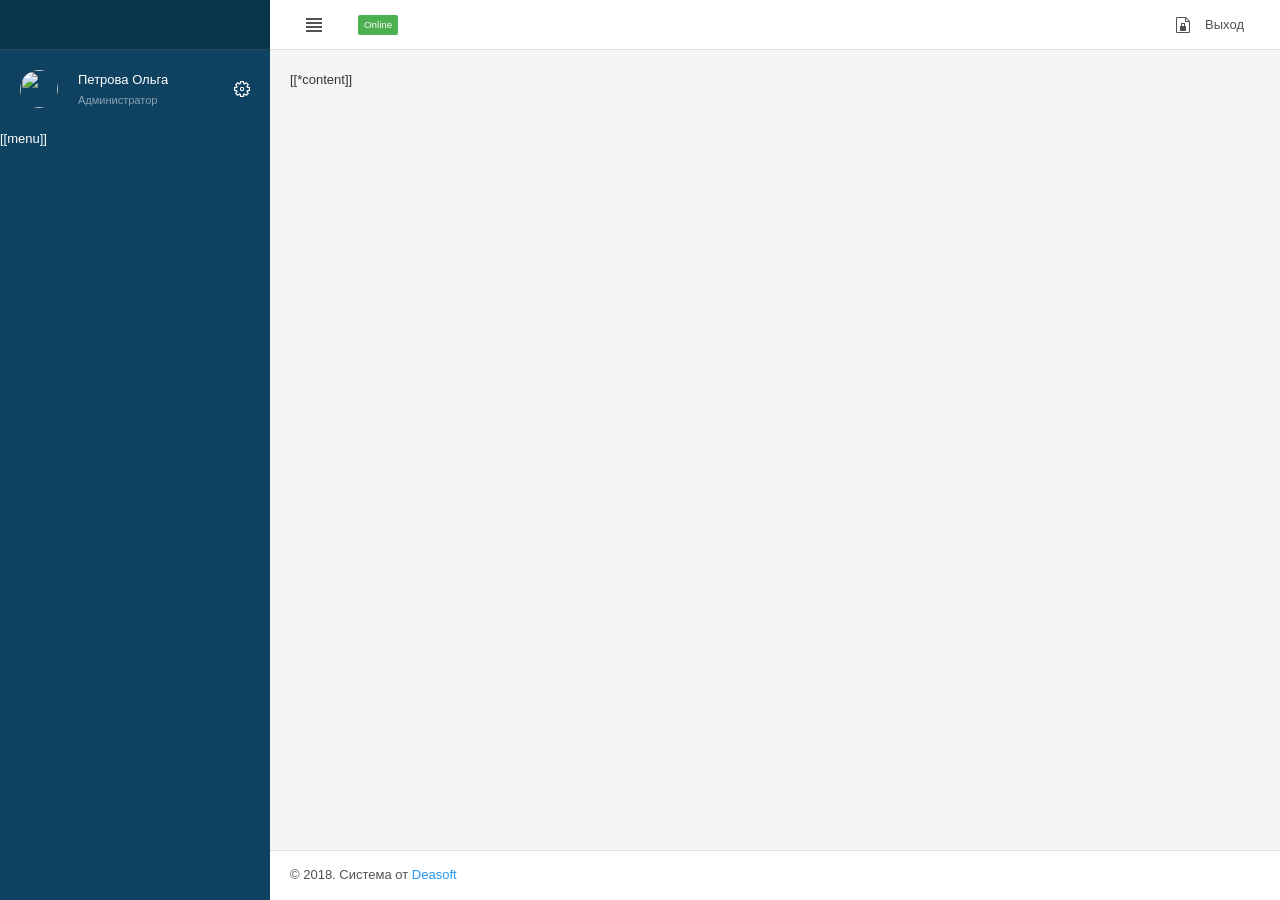
==== index.html @ d0be94c2 "Create template" ====
<!DOCTYPE html>
<html lang="en">
  <head>
    <meta charset="utf-8">
    <meta http-equiv="X-UA-Compatible" content="IE=edge">
    <!--<meta name="viewport" content="width=device-width, initial-scale=1.0, minimum-scale=1.0, maximum-scale=1.0, user-scalable=no">-->
    <title>[[*pagetitle]] - [[++site_name]]</title>
      <base href="/" />
      <meta charset="[[++modx_charset]]" />
      <link rel="icon" href="favicon.png">
      
      <link rel="stylesheet/less" type="text/css" href="./css/styles.less" />
      <script src="//cdn.jsdelivr.net/npm/less" ></script>
      
      <script src="https://kit.fontawesome.com/92f6931c71.js"></script>
  
    <!-- Global stylesheets -->
    <link href="https://fonts.googleapis.com/css?family=Roboto:400,300,100,500,700,900" rel="stylesheet" type="text/css">
    <link href="./css/icons/icomoon/styles.css" rel="stylesheet" type="text/css">
    <link href="./css/bootstrap.min.css" rel="stylesheet" type="text/css">
    <link href="./css/bootstrap_limitless.min.css" rel="stylesheet" type="text/css">
    <link href="./css/layout.min.css" rel="stylesheet" type="text/css">
    <link href="./css/components.min.css" rel="stylesheet" type="text/css">
    <link href="./css/colors.min.css" rel="stylesheet" type="text/css">
    <link href="./css/custom.css" rel="stylesheet" type="text/css">
    <!-- /global stylesheets -->
  
  </head>

<body class="">
	<!-- Main navbar -->
	<div class="navbar navbar-expand-md navbar-light">

		<!-- Header with logos -->
		<div class="navbar-header navbar-dark d-none d-md-flex align-items-md-center">
			<div class="navbar-brand navbar-brand-md">
				<a href="index.html" class="d-inline-block">
					<img src="/images/logo_light.png" alt="">
				</a>
			</div>
			
			<div class="navbar-brand navbar-brand-xs">
				<a href="index.html" class="d-inline-block">
					<img src="/images/logo_icon_light.png" alt="">
				</a>
			</div>
		</div>
		<!-- /header with logos -->
	

		<!-- Mobile controls -->
		<div class="d-flex flex-1 d-md-none">
			<div class="navbar-brand mr-auto">
				<a href="index.html" class="d-inline-block">
					<img src="/images/logo_light.png" alt="">
				</a>
			</div>	

			<button class="navbar-toggler" type="button" data-toggle="collapse" data-target="#navbar-mobile">
				<i class="icon-tree5"></i>
			</button>

			<button class="navbar-toggler sidebar-mobile-main-toggle" type="button">
				<i class="icon-paragraph-justify3"></i>
			</button>
		</div>
		<!-- /mobile controls -->


		<!-- Navbar content -->
		<div class="collapse navbar-collapse" id="navbar-mobile">
			<ul class="navbar-nav">
				<li class="nav-item">
					<a href="#" class="navbar-nav-link sidebar-control sidebar-main-toggle d-none d-md-block">
						<i class="icon-paragraph-justify3"></i>
					</a>
				</li>
			</ul>
			<span class="badge bg-success ml-md-3 mr-md-auto">Online</span>
			<ul class="navbar-nav ml-xl-auto">
			    <li class="nav-item"><a href="#" class="navbar-nav-link"><i class="icon-file-locked mr-2"></i> Выход</a></li>	
			</ul>
		</div>
		<!-- /navbar content -->
		
	</div>
	<!-- /main navbar -->

	<!-- Page content -->
	<div class="page-content">
		<!-- Main sidebar -->
		<div class="sidebar sidebar-dark sidebar-main sidebar-expand-md">

			<!-- Sidebar mobile toggler -->
			<div class="sidebar-mobile-toggler text-center">
				<a href="#" class="sidebar-mobile-main-toggle">
					<i class="icon-arrow-left8"></i>
				</a>
				Навигация
				<a href="#" class="sidebar-mobile-expand">
					<i class="icon-screen-full"></i>
					<i class="icon-screen-normal"></i>
				</a>
			</div>
			<!-- /sidebar mobile toggler -->


			<!-- Sidebar content -->
			<div class="sidebar-content">
				
				<!-- User menu -->
				<div class="sidebar-user">
					<div class="card-body">
						<div class="media">
							<div class="mr-3">
								<a href="#"><img src="http://demo.interface.club/limitless/demo/bs4/Template/global_assets/images/demo/users/face11.jpg" width="38" height="38" class="rounded-circle" alt=""></a>
							</div>

							<div class="media-body">
								<div class="media-title font-weight-semibold">Петрова Ольга</div>
								<div class="font-size-xs opacity-50">
									Администратор
								</div>
							</div>

							<div class="ml-3 align-self-center">
								<a href="#" class="text-white"><i class="icon-cog3"></i></a>
							</div>
						</div>
					</div>
				</div>
				<!-- /user menu -->

				
				<!-- Main navigation -->
				<div class="card card-sidebar-mobile">
					<ul class="nav nav-sidebar" data-nav-type="accordion">
						<!-- Main -->
						[[menu]]
						<!-- /layout -->
					</ul>
				</div>
				<!-- /main navigation -->

			</div>
			<!-- /sidebar content -->
			
		</div>
		<!-- /main sidebar -->
		<!-- Main content -->
		<div class="content-wrapper">
			<!-- Content area -->
			<div class="content pt-0">
                <br/>
				[[*content]]
			</div>
			<!-- /content area -->
			<!-- Footer -->
			<div class="navbar navbar-expand-lg navbar-light">
				<div class="text-center d-lg-none w-100">
					<button type="button" class="navbar-toggler dropdown-toggle" data-toggle="collapse" data-target="#navbar-footer">
						<i class="icon-unfold mr-2"></i>
						Футер
					</button>
				</div>

				<div class="navbar-collapse collapse" id="navbar-footer">
					<span class="navbar-text">
						&copy; 2018. Система от <a href="http://deasoft.ru" target="_blank">Deasoft</a>
					</span>

				</div>
			</div>
			<!-- /footer -->
		</div>
		<!-- /main content -->
	</div>
	<!-- /page content -->
</body>
</html>
---- css/icons/icomoon/styles.css ----
@font-face {
	font-family: 'icomoon';
	src:url('fonts/icomoon.eot?3p0rtw');
	src:url('fonts/icomoon.eot?#iefix3p0rtw') format('embedded-opentype'),
		url('fonts/icomoon.woff?3p0rtw') format('woff'),
		url('fonts/icomoon.ttf?3p0rtw') format('truetype'),
		url('fonts/icomoon.svg?3p0rtw#icomoon') format('svg');
	font-weight: normal;
	font-style: normal;
}

[class^="icon-"], [class*=" icon-"] {
    /* Use !important to prevent issues with browser extensions that change fonts */
	font-family: 'icomoon' !important;
	speak: none;
	font-style: normal;
	font-weight: normal;
	font-variant: normal;
	text-transform: none;
	line-height: 1;
	min-width: 1em;
	display: inline-block;
	text-align: center;
	font-size: 16px;
	vertical-align: middle;
	position: relative;
	top: -1px;

	/* Better Font Rendering =========== */
	-webkit-font-smoothing: antialiased;
	-moz-osx-font-smoothing: grayscale;
}

.icon-2x {
	font-size: 32px;
}
.icon-3x {
	font-size: 48px;
}

.icon-bordered {
	// padding: 5px;
	// border: 2px solid;
	// border-radius: 50%;
}

.icon-home:before{content:"\e900";}
.icon-home2:before{content:"\e901";}
.icon-home5:before{content:"\e904";}
.icon-home7:before{content:"\e906";}
.icon-home8:before{content:"\e907";}
.icon-home9:before{content:"\e908";}
.icon-office:before{content:"\e909";}
.icon-city:before{content:"\e90a";}
.icon-newspaper:before{content:"\e90b";}
.icon-magazine:before{content:"\e90c";}
.icon-design:before{content:"\e90d";}
.icon-pencil:before{content:"\e90e";}
.icon-pencil3:before{content:"\e910";}
.icon-pencil4:before{content:"\e911";}
.icon-pencil5:before{content:"\e912";}
.icon-pencil6:before{content:"\e913";}
.icon-pencil7:before{content:"\e914";}
.icon-eraser:before{content:"\e915";}
.icon-eraser2:before{content:"\e916";}
.icon-eraser3:before{content:"\e917";}
.icon-quill2:before{content:"\e919";}
.icon-quill4:before{content:"\e91b";}
.icon-pen:before{content:"\e91c";}
.icon-pen-plus:before{content:"\e91d";}
.icon-pen-minus:before{content:"\e91e";}
.icon-pen2:before{content:"\e91f";}
.icon-blog:before{content:"\e925";}
.icon-pen6:before{content:"\e927";}
.icon-brush:before{content:"\e928";}
.icon-spray:before{content:"\e929";}
.icon-color-sampler:before{content:"\e92c";}
.icon-toggle:before{content:"\e92d";}
.icon-bucket:before{content:"\e92e";}
.icon-gradient:before{content:"\e930";}
.icon-eyedropper:before{content:"\e931";}
.icon-eyedropper2:before{content:"\e932";}
.icon-eyedropper3:before{content:"\e933";}
.icon-droplet:before{content:"\e934";}
.icon-droplet2:before{content:"\e935";}
.icon-color-clear:before{content:"\e937";}
.icon-paint-format:before{content:"\e938";}
.icon-stamp:before{content:"\e939";}
.icon-image2:before{content:"\e93c";}
.icon-image-compare:before{content:"\e93d";}
.icon-images2:before{content:"\e93e";}
.icon-image3:before{content:"\e93f";}
.icon-images3:before{content:"\e940";}
.icon-image4:before{content:"\e941";}
.icon-image5:before{content:"\e942";}
.icon-camera:before{content:"\e944";}
.icon-shutter:before{content:"\e947";}
.icon-headphones:before{content:"\e948";}
.icon-headset:before{content:"\e949";}
.icon-music:before{content:"\e94a";}
.icon-album:before{content:"\e950";}
.icon-tape:before{content:"\e952";}
.icon-piano:before{content:"\e953";}
.icon-speakers:before{content:"\e956";}
.icon-play:before{content:"\e957";}
.icon-clapboard-play:before{content:"\e959";}
.icon-clapboard:before{content:"\e95a";}
.icon-media:before{content:"\e95b";}
.icon-presentation:before{content:"\e95c";}
.icon-movie:before{content:"\e95d";}
.icon-film:before{content:"\e95e";}
.icon-film2:before{content:"\e95f";}
.icon-film3:before{content:"\e960";}
.icon-film4:before{content:"\e961";}
.icon-video-camera:before{content:"\e962";}
.icon-video-camera2:before{content:"\e963";}
.icon-video-camera-slash:before{content:"\e964";}
.icon-video-camera3:before{content:"\e965";}
.icon-dice:before{content:"\e96a";}
.icon-chess-king:before{content:"\e972";}
.icon-chess-queen:before{content:"\e973";}
.icon-chess:before{content:"\e978";}
.icon-megaphone:before{content:"\e97a";}
.icon-new:before{content:"\e97b";}
.icon-connection:before{content:"\e97c";}
.icon-station:before{content:"\e981";}
.icon-satellite-dish2:before{content:"\e98a";}
.icon-feed:before{content:"\e9b3";}
.icon-mic2:before{content:"\e9ce";}
.icon-mic-off2:before{content:"\e9e0";}
.icon-book:before{content:"\e9e1";}
.icon-book2:before{content:"\e9e9";}
.icon-book-play:before{content:"\e9fd";}
.icon-book3:before{content:"\ea01";}
.icon-bookmark:before{content:"\ea02";}
.icon-books:before{content:"\ea03";}
.icon-archive:before{content:"\ea04";}
.icon-reading:before{content:"\ea05";}
.icon-library2:before{content:"\ea06";}
.icon-graduation2:before{content:"\ea07";}
.icon-file-text:before{content:"\ea08";}
.icon-profile:before{content:"\ea09";}
.icon-file-empty:before{content:"\ea0a";}
.icon-file-empty2:before{content:"\ea0b";}
.icon-files-empty:before{content:"\ea0c";}
.icon-files-empty2:before{content:"\ea0d";}
.icon-file-plus:before{content:"\ea0e";}
.icon-file-plus2:before{content:"\ea0f";}
.icon-file-minus:before{content:"\ea10";}
.icon-file-minus2:before{content:"\ea11";}
.icon-file-download:before{content:"\ea12";}
.icon-file-download2:before{content:"\ea13";}
.icon-file-upload:before{content:"\ea14";}
.icon-file-upload2:before{content:"\ea15";}
.icon-file-check:before{content:"\ea16";}
.icon-file-check2:before{content:"\ea17";}
.icon-file-eye:before{content:"\ea18";}
.icon-file-eye2:before{content:"\ea19";}
.icon-file-text2:before{content:"\ea1a";}
.icon-file-text3:before{content:"\ea1b";}
.icon-file-picture:before{content:"\ea1c";}
.icon-file-picture2:before{content:"\ea1d";}
.icon-file-music:before{content:"\ea1e";}
.icon-file-music2:before{content:"\ea1f";}
.icon-file-play:before{content:"\ea20";}
.icon-file-play2:before{content:"\ea21";}
.icon-file-video:before{content:"\ea22";}
.icon-file-video2:before{content:"\ea23";}
.icon-copy:before{content:"\ea24";}
.icon-copy2:before{content:"\ea25";}
.icon-file-zip:before{content:"\ea26";}
.icon-file-zip2:before{content:"\ea27";}
.icon-file-xml:before{content:"\ea28";}
.icon-file-xml2:before{content:"\ea29";}
.icon-file-css:before{content:"\ea2a";}
.icon-file-css2:before{content:"\ea2b";}
.icon-file-presentation:before{content:"\ea2c";}
.icon-file-presentation2:before{content:"\ea2d";}
.icon-file-stats:before{content:"\ea2e";}
.icon-file-stats2:before{content:"\ea2f";}
.icon-file-locked:before{content:"\ea30";}
.icon-file-locked2:before{content:"\ea31";}
.icon-file-spreadsheet:before{content:"\ea32";}
.icon-file-spreadsheet2:before{content:"\ea33";}
.icon-copy3:before{content:"\ea34";}
.icon-copy4:before{content:"\ea35";}
.icon-paste:before{content:"\ea36";}
.icon-paste2:before{content:"\ea37";}
.icon-paste3:before{content:"\ea38";}
.icon-paste4:before{content:"\ea39";}
.icon-stack:before{content:"\ea3a";}
.icon-stack2:before{content:"\ea3b";}
.icon-stack3:before{content:"\ea3c";}
.icon-folder:before{content:"\ea3d";}
.icon-folder-search:before{content:"\ea3e";}
.icon-folder-download:before{content:"\ea3f";}
.icon-folder-upload:before{content:"\ea40";}
.icon-folder-plus:before{content:"\ea41";}
.icon-folder-plus2:before{content:"\ea42";}
.icon-folder-minus:before{content:"\ea43";}
.icon-folder-minus2:before{content:"\ea44";}
.icon-folder-check:before{content:"\ea45";}
.icon-folder-heart:before{content:"\ea46";}
.icon-folder-remove:before{content:"\ea47";}
.icon-folder2:before{content:"\ea48";}
.icon-folder-open:before{content:"\ea49";}
.icon-folder3:before{content:"\ea4a";}
.icon-folder4:before{content:"\ea4b";}
.icon-folder-plus3:before{content:"\ea4c";}
.icon-folder-minus3:before{content:"\ea4d";}
.icon-folder-plus4:before{content:"\ea4e";}
.icon-folder-minus4:before{content:"\ea4f";}
.icon-folder-download2:before{content:"\ea50";}
.icon-folder-upload2:before{content:"\ea51";}
.icon-folder-download3:before{content:"\ea52";}
.icon-folder-upload3:before{content:"\ea53";}
.icon-folder5:before{content:"\ea54";}
.icon-folder-open2:before{content:"\ea55";}
.icon-folder6:before{content:"\ea56";}
.icon-folder-open3:before{content:"\ea57";}
.icon-certificate:before{content:"\ea58";}
.icon-cc:before{content:"\ea59";}
.icon-price-tag:before{content:"\ea5a";}
.icon-price-tag2:before{content:"\ea5b";}
.icon-price-tags:before{content:"\ea5c";}
.icon-price-tag3:before{content:"\ea5d";}
.icon-price-tags2:before{content:"\ea5e";}
.icon-barcode2:before{content:"\ea5f";}
.icon-qrcode:before{content:"\ea60";}
.icon-ticket:before{content:"\ea61";}
.icon-theater:before{content:"\ea62";}
.icon-store:before{content:"\ea63";}
.icon-store2:before{content:"\ea64";}
.icon-cart:before{content:"\ea65";}
.icon-cart2:before{content:"\ea66";}
.icon-cart4:before{content:"\ea67";}
.icon-cart5:before{content:"\ea68";}
.icon-cart-add:before{content:"\ea69";}
.icon-cart-add2:before{content:"\ea6a";}
.icon-cart-remove:before{content:"\ea6b";}
.icon-basket:before{content:"\ea6c";}
.icon-bag:before{content:"\ea6d";}
.icon-percent:before{content:"\ea6f";}
.icon-coins:before{content:"\ea70";}
.icon-coin-dollar:before{content:"\ea71";}
.icon-coin-euro:before{content:"\ea72";}
.icon-coin-pound:before{content:"\ea73";}
.icon-coin-yen:before{content:"\ea74";}
.icon-piggy-bank:before{content:"\ea75";}
.icon-wallet:before{content:"\ea76";}
.icon-cash:before{content:"\ea77";}
.icon-cash2:before{content:"\ea78";}
.icon-cash3:before{content:"\ea79";}
.icon-cash4:before{content:"\ea7a";}
.icon-credit-card:before{content:"\ea6e";}
.icon-credit-card2:before{content:"\ea7b";}
.icon-calculator4:before{content:"\ea7c";}
.icon-calculator2:before{content:"\ea7d";}
.icon-calculator3:before{content:"\ea7e";}
.icon-chip:before{content:"\ea7f";}
.icon-lifebuoy:before{content:"\ea80";}
.icon-phone:before{content:"\ea81";}
.icon-phone2:before{content:"\ea82";}
.icon-phone-slash:before{content:"\ea83";}
.icon-phone-wave:before{content:"\ea84";}
.icon-phone-plus:before{content:"\ea85";}
.icon-phone-minus:before{content:"\ea86";}
.icon-phone-plus2:before{content:"\ea87";}
.icon-phone-minus2:before{content:"\ea88";}
.icon-phone-incoming:before{content:"\ea89";}
.icon-phone-outgoing:before{content:"\ea8a";}
.icon-phone-hang-up:before{content:"\ea8e";}
.icon-address-book:before{content:"\ea90";}
.icon-address-book2:before{content:"\ea91";}
.icon-address-book3:before{content:"\ea92";}
.icon-notebook:before{content:"\ea93";}
.icon-envelop:before{content:"\ea94";}
.icon-envelop2:before{content:"\ea95";}
.icon-envelop3:before{content:"\ea96";}
.icon-envelop4:before{content:"\ea97";}
.icon-envelop5:before{content:"\ea98";}
.icon-mailbox:before{content:"\ea99";}
.icon-pushpin:before{content:"\ea9a";}
.icon-location3:before{content:"\ea9d";}
.icon-location4:before{content:"\ea9e";}
.icon-compass4:before{content:"\ea9f";}
.icon-map:before{content:"\eaa0";}
.icon-map4:before{content:"\eaa1";}
.icon-map5:before{content:"\eaa2";}
.icon-direction:before{content:"\eaa3";}
.icon-reset:before{content:"\eaa4";}
.icon-history:before{content:"\eaa5";}
.icon-watch:before{content:"\eaa6";}
.icon-watch2:before{content:"\eaa7";}
.icon-alarm:before{content:"\eaa8";}
.icon-alarm-add:before{content:"\eaa9";}
.icon-alarm-check:before{content:"\eaaa";}
.icon-alarm-cancel:before{content:"\eaab";}
.icon-bell2:before{content:"\eaac";}
.icon-bell3:before{content:"\eaad";}
.icon-bell-plus:before{content:"\eaae";}
.icon-bell-minus:before{content:"\eaaf";}
.icon-bell-check:before{content:"\eab0";}
.icon-bell-cross:before{content:"\eab1";}
.icon-calendar:before{content:"\eab2";}
.icon-calendar2:before{content:"\eab3";}
.icon-calendar3:before{content:"\eab4";}
.icon-calendar52:before{content:"\eab6";}
.icon-printer:before{content:"\eab7";}
.icon-printer2:before{content:"\eab8";}
.icon-printer4:before{content:"\eab9";}
.icon-shredder:before{content:"\eaba";}
.icon-mouse:before{content:"\eabb";}
.icon-mouse-left:before{content:"\eabc";}
.icon-mouse-right:before{content:"\eabd";}
.icon-keyboard:before{content:"\eabe";}
.icon-typewriter:before{content:"\eabf";}
.icon-display:before{content:"\eac0";}
.icon-display4:before{content:"\eac1";}
.icon-laptop:before{content:"\eac2";}
.icon-mobile:before{content:"\eac3";}
.icon-mobile2:before{content:"\eac4";}
.icon-tablet:before{content:"\eac5";}
.icon-mobile3:before{content:"\eac6";}
.icon-tv:before{content:"\eac7";}
.icon-radio:before{content:"\eac8";}
.icon-cabinet:before{content:"\eac9";}
.icon-drawer:before{content:"\eaca";}
.icon-drawer2:before{content:"\eacb";}
.icon-drawer-out:before{content:"\eacc";}
.icon-drawer-in:before{content:"\eacd";}
.icon-drawer3:before{content:"\eace";}
.icon-box:before{content:"\eacf";}
.icon-box-add:before{content:"\ead0";}
.icon-box-remove:before{content:"\ead1";}
.icon-download:before{content:"\ead2";}
.icon-upload:before{content:"\ead3";}
.icon-floppy-disk:before{content:"\ead4";}
.icon-floppy-disks:before{content:"\ead5";}
.icon-usb-stick:before{content:"\ead6";}
.icon-drive:before{content:"\ead7";}
.icon-server:before{content:"\ead8";}
.icon-database:before{content:"\ead9";}
.icon-database2:before{content:"\eada";}
.icon-database4:before{content:"\eadb";}
.icon-database-menu:before{content:"\eadc";}
.icon-database-add:before{content:"\eadd";}
.icon-database-remove:before{content:"\eade";}
.icon-database-insert:before{content:"\eadf";}
.icon-database-export:before{content:"\eae0";}
.icon-database-upload:before{content:"\eae1";}
.icon-database-refresh:before{content:"\eae2";}
.icon-database-diff:before{content:"\eae3";}
.icon-database-edit2:before{content:"\eae5";}
.icon-database-check:before{content:"\eae6";}
.icon-database-arrow:before{content:"\eae7";}
.icon-database-time2:before{content:"\eae9";}
.icon-undo:before{content:"\eaea";}
.icon-redo:before{content:"\eaeb";}
.icon-rotate-ccw:before{content:"\eaec";}
.icon-rotate-cw:before{content:"\eaed";}
.icon-rotate-ccw2:before{content:"\eaee";}
.icon-rotate-cw2:before{content:"\eaef";}
.icon-rotate-ccw3:before{content:"\eaf0";}
.icon-rotate-cw3:before{content:"\eaf1";}
.icon-flip-vertical2:before{content:"\eaf2";}
.icon-flip-horizontal2:before{content:"\eaf3";}
.icon-flip-vertical3:before{content:"\eaf4";}
.icon-flip-vertical4:before{content:"\eaf5";}
.icon-angle:before{content:"\eaf6";}
.icon-shear:before{content:"\eaf7";}
.icon-align-left:before{content:"\eafc";}
.icon-align-center-horizontal:before{content:"\eafd";}
.icon-align-right:before{content:"\eafe";}
.icon-align-top:before{content:"\eaff";}
.icon-align-center-vertical:before{content:"\eb00";}
.icon-align-bottom:before{content:"\eb01";}
.icon-undo2:before{content:"\eb02";}
.icon-redo2:before{content:"\eb03";}
.icon-forward:before{content:"\eb04";}
.icon-reply:before{content:"\eb05";}
.icon-reply-all:before{content:"\eb06";}
.icon-bubble:before{content:"\eb07";}
.icon-bubbles:before{content:"\eb08";}
.icon-bubbles2:before{content:"\eb09";}
.icon-bubble2:before{content:"\eb0a";}
.icon-bubbles3:before{content:"\eb0b";}
.icon-bubbles4:before{content:"\eb0c";}
.icon-bubble-notification:before{content:"\eb0d";}
.icon-bubbles5:before{content:"\eb0e";}
.icon-bubbles6:before{content:"\eb0f";}
.icon-bubble6:before{content:"\eb10";}
.icon-bubbles7:before{content:"\eb11";}
.icon-bubble7:before{content:"\eb12";}
.icon-bubbles8:before{content:"\eb13";}
.icon-bubble8:before{content:"\eb14";}
.icon-bubble-dots3:before{content:"\eb15";}
.icon-bubble-lines3:before{content:"\eb16";}
.icon-bubble9:before{content:"\eb17";}
.icon-bubble-dots4:before{content:"\eb18";}
.icon-bubble-lines4:before{content:"\eb19";}
.icon-bubbles9:before{content:"\eb1a";}
.icon-bubbles10:before{content:"\eb1b";}
.icon-user:before{content:"\eb33";}
.icon-users:before{content:"\eb34";}
.icon-user-plus:before{content:"\eb35";}
.icon-user-minus:before{content:"\eb36";}
.icon-user-cancel:before{content:"\eb37";}
.icon-user-block:before{content:"\eb38";}
.icon-user-lock:before{content:"\eb39";}
.icon-user-check:before{content:"\eb3a";}
.icon-users2:before{content:"\eb3b";}
.icon-users4:before{content:"\eb44";}
.icon-user-tie:before{content:"\eb45";}
.icon-collaboration:before{content:"\eb46";}
.icon-vcard:before{content:"\eb47";}
.icon-hat:before{content:"\ebb8";}
.icon-bowtie:before{content:"\ebb9";}
.icon-quotes-left:before{content:"\eb49";}
.icon-quotes-right:before{content:"\eb4a";}
.icon-quotes-left2:before{content:"\eb4b";}
.icon-quotes-right2:before{content:"\eb4c";}
.icon-hour-glass:before{content:"\eb4d";}
.icon-hour-glass2:before{content:"\eb4e";}
.icon-hour-glass3:before{content:"\eb4f";}
.icon-spinner:before{content:"\eb50";}
.icon-spinner2:before{content:"\eb51";}
.icon-spinner3:before{content:"\eb52";}
.icon-spinner4:before{content:"\eb53";}
.icon-spinner6:before{content:"\eb54";}
.icon-spinner9:before{content:"\eb55";}
.icon-spinner10:before{content:"\eb56";}
.icon-spinner11:before{content:"\eb57";}
.icon-microscope:before{content:"\eb58";}
.icon-enlarge:before{content:"\eb59";}
.icon-shrink:before{content:"\eb5a";}
.icon-enlarge3:before{content:"\eb5b";}
.icon-shrink3:before{content:"\eb5c";}
.icon-enlarge5:before{content:"\eb5d";}
.icon-shrink5:before{content:"\eb5e";}
.icon-enlarge6:before{content:"\eb5f";}
.icon-shrink6:before{content:"\eb60";}
.icon-enlarge7:before{content:"\eb61";}
.icon-shrink7:before{content:"\eb62";}
.icon-key:before{content:"\eb63";}
.icon-lock:before{content:"\eb65";}
.icon-lock2:before{content:"\eb66";}
.icon-lock4:before{content:"\eb67";}
.icon-unlocked:before{content:"\eb68";}
.icon-lock5:before{content:"\eb69";}
.icon-unlocked2:before{content:"\eb6a";}
.icon-safe:before{content:"\eb6b";}
.icon-wrench:before{content:"\eb6c";}
.icon-wrench2:before{content:"\eb6d";}
.icon-wrench3:before{content:"\eb6e";}
.icon-equalizer:before{content:"\eb6f";}
.icon-equalizer2:before{content:"\eb70";}
.icon-equalizer3:before{content:"\eb71";}
.icon-equalizer4:before{content:"\eb72";}
.icon-cog:before{content:"\eb73";}
.icon-cogs:before{content:"\eb74";}
.icon-cog2:before{content:"\eb75";}
.icon-cog3:before{content:"\eb76";}
.icon-cog4:before{content:"\eb77";}
.icon-cog52:before{content:"\eb78";}
.icon-cog6:before{content:"\eb79";}
.icon-cog7:before{content:"\eb7a";}
.icon-hammer:before{content:"\eb7c";}
.icon-hammer-wrench:before{content:"\eb7d";}
.icon-magic-wand:before{content:"\eb7e";}
.icon-magic-wand2:before{content:"\eb7f";}
.icon-pulse2:before{content:"\eb80";}
.icon-aid-kit:before{content:"\eb81";}
.icon-bug2:before{content:"\eb83";}
.icon-construction:before{content:"\eb85";}
.icon-traffic-cone:before{content:"\eb86";}
.icon-traffic-lights:before{content:"\eb87";}
.icon-pie-chart:before{content:"\eb88";}
.icon-pie-chart2:before{content:"\eb89";}
.icon-pie-chart3:before{content:"\eb8a";}
.icon-pie-chart4:before{content:"\eb8b";}
.icon-pie-chart5:before{content:"\eb8c";}
.icon-pie-chart6:before{content:"\eb8d";}
.icon-pie-chart7:before{content:"\eb8e";}
.icon-stats-dots:before{content:"\eb8f";}
.icon-stats-bars:before{content:"\eb90";}
.icon-pie-chart8:before{content:"\eb91";}
.icon-stats-bars2:before{content:"\eb92";}
.icon-stats-bars3:before{content:"\eb93";}
.icon-stats-bars4:before{content:"\eb94";}
.icon-chart:before{content:"\eb97";}
.icon-stats-growth:before{content:"\eb98";}
.icon-stats-decline:before{content:"\eb99";}
.icon-stats-growth2:before{content:"\eb9a";}
.icon-stats-decline2:before{content:"\eb9b";}
.icon-stairs-up:before{content:"\eb9c";}
.icon-stairs-down:before{content:"\eb9d";}
.icon-stairs:before{content:"\eb9e";}
.icon-ladder:before{content:"\eba0";}
.icon-rating:before{content:"\eba1";}
.icon-rating2:before{content:"\eba2";}
.icon-rating3:before{content:"\eba3";}
.icon-podium:before{content:"\eba5";}
.icon-stars:before{content:"\eba6";}
.icon-medal-star:before{content:"\eba7";}
.icon-medal:before{content:"\eba8";}
.icon-medal2:before{content:"\eba9";}
.icon-medal-first:before{content:"\ebaa";}
.icon-medal-second:before{content:"\ebab";}
.icon-medal-third:before{content:"\ebac";}
.icon-crown:before{content:"\ebad";}
.icon-trophy2:before{content:"\ebaf";}
.icon-trophy3:before{content:"\ebb0";}
.icon-diamond:before{content:"\ebb1";}
.icon-trophy4:before{content:"\ebb2";}
.icon-gift:before{content:"\ebb3";}
.icon-pipe:before{content:"\ebb6";}
.icon-mustache:before{content:"\ebb7";}
.icon-cup2:before{content:"\ebc6";}
.icon-coffee:before{content:"\ebc8";}
.icon-paw:before{content:"\ebd5";}
.icon-footprint:before{content:"\ebd6";}
.icon-rocket:before{content:"\ebda";}
.icon-meter2:before{content:"\ebdc";}
.icon-meter-slow:before{content:"\ebdd";}
.icon-meter-fast:before{content:"\ebdf";}
.icon-hammer2:before{content:"\ebe1";}
.icon-balance:before{content:"\ebe2";}
.icon-fire:before{content:"\ebe5";}
.icon-fire2:before{content:"\ebe6";}
.icon-lab:before{content:"\ebe7";}
.icon-atom:before{content:"\ebe8";}
.icon-atom2:before{content:"\ebe9";}
.icon-bin:before{content:"\ebfa";}
.icon-bin2:before{content:"\ebfb";}
.icon-briefcase:before{content:"\ebff";}
.icon-briefcase3:before{content:"\ec01";}
.icon-airplane2:before{content:"\ec03";}
.icon-airplane3:before{content:"\ec04";}
.icon-airplane4:before{content:"\ec05";}
.icon-paperplane:before{content:"\ec06";}
.icon-car:before{content:"\ec07";}
.icon-steering-wheel:before{content:"\ec08";}
.icon-car2:before{content:"\ec09";}
.icon-gas:before{content:"\ec0a";}
.icon-bus:before{content:"\ec0b";}
.icon-truck:before{content:"\ec0c";}
.icon-bike:before{content:"\ec0d";}
.icon-road:before{content:"\ec0e";}
.icon-train:before{content:"\ec0f";}
.icon-train2:before{content:"\ec10";}
.icon-ship:before{content:"\ec11";}
.icon-boat:before{content:"\ec12";}
.icon-chopper:before{content:"\ec13";}
.icon-cube:before{content:"\ec15";}
.icon-cube2:before{content:"\ec16";}
.icon-cube3:before{content:"\ec17";}
.icon-cube4:before{content:"\ec18";}
.icon-pyramid:before{content:"\ec19";}
.icon-pyramid2:before{content:"\ec1a";}
.icon-package:before{content:"\ec1b";}
.icon-puzzle:before{content:"\ec1c";}
.icon-puzzle2:before{content:"\ec1d";}
.icon-puzzle3:before{content:"\ec1e";}
.icon-puzzle4:before{content:"\ec1f";}
.icon-glasses-3d2:before{content:"\ec21";}
.icon-brain:before{content:"\ec24";}
.icon-accessibility:before{content:"\ec25";}
.icon-accessibility2:before{content:"\ec26";}
.icon-strategy:before{content:"\ec27";}
.icon-target:before{content:"\ec28";}
.icon-target2:before{content:"\ec29";}
.icon-shield-check:before{content:"\ec2f";}
.icon-shield-notice:before{content:"\ec30";}
.icon-shield2:before{content:"\ec31";}
.icon-racing:before{content:"\ec40";}
.icon-finish:before{content:"\ec41";}
.icon-power2:before{content:"\ec46";}
.icon-power3:before{content:"\ec47";}
.icon-switch:before{content:"\ec48";}
.icon-switch22:before{content:"\ec49";}
.icon-power-cord:before{content:"\ec4a";}
.icon-clipboard:before{content:"\ec4d";}
.icon-clipboard2:before{content:"\ec4e";}
.icon-clipboard3:before{content:"\ec4f";}
.icon-clipboard4:before{content:"\ec50";}
.icon-clipboard5:before{content:"\ec51";}
.icon-clipboard6:before{content:"\ec52";}
.icon-playlist:before{content:"\ec53";}
.icon-playlist-add:before{content:"\ec54";}
.icon-list-numbered:before{content:"\ec55";}
.icon-list:before{content:"\ec56";}
.icon-list2:before{content:"\ec57";}
.icon-more:before{content:"\ec58";}
.icon-more2:before{content:"\ec59";}
.icon-grid:before{content:"\ec5a";}
.icon-grid2:before{content:"\ec5b";}
.icon-grid3:before{content:"\ec5c";}
.icon-grid4:before{content:"\ec5d";}
.icon-grid52:before{content:"\ec5e";}
.icon-grid6:before{content:"\ec5f";}
.icon-grid7:before{content:"\ec60";}
.icon-tree5:before{content:"\ec61";}
.icon-tree6:before{content:"\ec62";}
.icon-tree7:before{content:"\ec63";}
.icon-lan:before{content:"\ec64";}
.icon-lan2:before{content:"\ec65";}
.icon-lan3:before{content:"\ec66";}
.icon-menu:before{content:"\ec67";}
.icon-circle-small:before{content:"\ec68";}
.icon-menu2:before{content:"\ec69";}
.icon-menu3:before{content:"\ec6a";}
.icon-menu4:before{content:"\ec6b";}
.icon-menu5:before{content:"\ec6c";}
.icon-menu62:before{content:"\ec6d";}
.icon-menu7:before{content:"\ec6e";}
.icon-menu8:before{content:"\ec6f";}
.icon-menu9:before{content:"\ec70";}
.icon-menu10:before{content:"\ec71";}
.icon-cloud:before{content:"\ec72";}
.icon-cloud-download:before{content:"\ec73";}
.icon-cloud-upload:before{content:"\ec74";}
.icon-cloud-check:before{content:"\ec75";}
.icon-cloud2:before{content:"\ec76";}
.icon-cloud-download2:before{content:"\ec77";}
.icon-cloud-upload2:before{content:"\ec78";}
.icon-cloud-check2:before{content:"\ec79";}
.icon-import:before{content:"\ec7e";}
.icon-download4:before{content:"\ec80";}
.icon-upload4:before{content:"\ec81";}
.icon-download7:before{content:"\ec86";}
.icon-upload7:before{content:"\ec87";}
.icon-download10:before{content:"\ec8c";}
.icon-upload10:before{content:"\ec8d";}
.icon-sphere:before{content:"\ec8e";}
.icon-sphere3:before{content:"\ec90";}
.icon-earth:before{content:"\ec93";}
.icon-link:before{content:"\ec96";}
.icon-unlink:before{content:"\ec97";}
.icon-link2:before{content:"\ec98";}
.icon-unlink2:before{content:"\ec99";}
.icon-anchor:before{content:"\eca0";}
.icon-flag3:before{content:"\eca3";}
.icon-flag4:before{content:"\eca4";}
.icon-flag7:before{content:"\eca7";}
.icon-flag8:before{content:"\eca8";}
.icon-attachment:before{content:"\eca9";}
.icon-attachment2:before{content:"\ecaa";}
.icon-eye:before{content:"\ecab";}
.icon-eye-plus:before{content:"\ecac";}
.icon-eye-minus:before{content:"\ecad";}
.icon-eye-blocked:before{content:"\ecae";}
.icon-eye2:before{content:"\ecaf";}
.icon-eye-blocked2:before{content:"\ecb0";}
.icon-eye4:before{content:"\ecb3";}
.icon-bookmark2:before{content:"\ecb4";}
.icon-bookmark3:before{content:"\ecb5";}
.icon-bookmarks:before{content:"\ecb6";}
.icon-bookmark4:before{content:"\ecb7";}
.icon-spotlight2:before{content:"\ecb8";}
.icon-starburst:before{content:"\ecb9";}
.icon-snowflake:before{content:"\ecba";}
.icon-weather-windy:before{content:"\ecd0";}
.icon-fan:before{content:"\ecd1";}
.icon-umbrella:before{content:"\ecd2";}
.icon-sun3:before{content:"\ecd3";}
.icon-contrast:before{content:"\ecd4";}
.icon-bed2:before{content:"\ecda";}
.icon-furniture:before{content:"\ecdb";}
.icon-chair:before{content:"\ecdc";}
.icon-star-empty3:before{content:"\ece0";}
.icon-star-half:before{content:"\ece1";}
.icon-star-full2:before{content:"\ece2";}
.icon-heart5:before{content:"\ece9";}
.icon-heart6:before{content:"\ecea";}
.icon-heart-broken2:before{content:"\eceb";}
.icon-thumbs-up2:before{content:"\ecf2";}
.icon-thumbs-down2:before{content:"\ecf4";}
.icon-thumbs-up3:before{content:"\ecf5";}
.icon-thumbs-down3:before{content:"\ecf6";}
.icon-height:before{content:"\ecf7";}
.icon-man:before{content:"\ecf8";}
.icon-woman:before{content:"\ecf9";}
.icon-man-woman:before{content:"\ecfa";}
.icon-yin-yang:before{content:"\ecfe";}
.icon-cursor:before{content:"\ed23";}
.icon-cursor2:before{content:"\ed24";}
.icon-lasso2:before{content:"\ed26";}
.icon-select2:before{content:"\ed28";}
.icon-point-up:before{content:"\ed29";}
.icon-point-right:before{content:"\ed2a";}
.icon-point-down:before{content:"\ed2b";}
.icon-point-left:before{content:"\ed2c";}
.icon-pointer:before{content:"\ed2d";}
.icon-reminder:before{content:"\ed2e";}
.icon-drag-left-right:before{content:"\ed2f";}
.icon-drag-left:before{content:"\ed30";}
.icon-drag-right:before{content:"\ed31";}
.icon-touch:before{content:"\ed32";}
.icon-multitouch:before{content:"\ed33";}
.icon-touch-zoom:before{content:"\ed34";}
.icon-touch-pinch:before{content:"\ed35";}
.icon-hand:before{content:"\ed36";}
.icon-grab:before{content:"\ed37";}
.icon-stack-empty:before{content:"\ed38";}
.icon-stack-plus:before{content:"\ed39";}
.icon-stack-minus:before{content:"\ed3a";}
.icon-stack-star:before{content:"\ed3b";}
.icon-stack-picture:before{content:"\ed3c";}
.icon-stack-down:before{content:"\ed3d";}
.icon-stack-up:before{content:"\ed3e";}
.icon-stack-cancel:before{content:"\ed3f";}
.icon-stack-check:before{content:"\ed40";}
.icon-stack-text:before{content:"\ed41";}
.icon-stack4:before{content:"\ed47";}
.icon-stack-music:before{content:"\ed48";}
.icon-stack-play:before{content:"\ed49";}
.icon-move:before{content:"\ed4a";}
.icon-dots:before{content:"\ed4b";}
.icon-warning:before{content:"\ed4c";}
.icon-warning22:before{content:"\ed4d";}
.icon-notification2:before{content:"\ed4f";}
.icon-question3:before{content:"\ed52";}
.icon-question4:before{content:"\ed53";}
.icon-plus3:before{content:"\ed5a";}
.icon-minus3:before{content:"\ed5b";}
.icon-plus-circle2:before{content:"\ed5e";}
.icon-minus-circle2:before{content:"\ed5f";}
.icon-cancel-circle2:before{content:"\ed63";}
.icon-blocked:before{content:"\ed64";}
.icon-cancel-square:before{content:"\ed65";}
.icon-cancel-square2:before{content:"\ed66";}
.icon-spam:before{content:"\ed68";}
.icon-cross2:before{content:"\ed6a";}
.icon-cross3:before{content:"\ed6b";}
.icon-checkmark:before{content:"\ed6c";}
.icon-checkmark3:before{content:"\ed6e";}
.icon-checkmark2:before{content:"\e372";}
.icon-checkmark4:before{content:"\ed6f";}
.icon-spell-check:before{content:"\ed71";}
.icon-spell-check2:before{content:"\ed72";}
.icon-enter:before{content:"\ed73";}
.icon-exit:before{content:"\ed74";}
.icon-enter2:before{content:"\ed75";}
.icon-exit2:before{content:"\ed76";}
.icon-enter3:before{content:"\ed77";}
.icon-exit3:before{content:"\ed78";}
.icon-wall:before{content:"\ed79";}
.icon-fence:before{content:"\ed7a";}
.icon-play3:before{content:"\ed7b";}
.icon-pause:before{content:"\ed7c";}
.icon-stop:before{content:"\ed7d";}
.icon-previous:before{content:"\ed7e";}
.icon-next:before{content:"\ed7f";}
.icon-backward:before{content:"\ed80";}
.icon-forward2:before{content:"\ed81";}
.icon-play4:before{content:"\ed82";}
.icon-pause2:before{content:"\ed83";}
.icon-stop2:before{content:"\ed84";}
.icon-backward2:before{content:"\ed85";}
.icon-forward3:before{content:"\ed86";}
.icon-first:before{content:"\ed87";}
.icon-last:before{content:"\ed88";}
.icon-previous2:before{content:"\ed89";}
.icon-next2:before{content:"\ed8a";}
.icon-eject:before{content:"\ed8b";}
.icon-volume-high:before{content:"\ed8c";}
.icon-volume-medium:before{content:"\ed8d";}
.icon-volume-low:before{content:"\ed8e";}
.icon-volume-mute:before{content:"\ed8f";}
.icon-speaker-left:before{content:"\ed90";}
.icon-speaker-right:before{content:"\ed91";}
.icon-volume-mute2:before{content:"\ed92";}
.icon-volume-increase:before{content:"\ed93";}
.icon-volume-decrease:before{content:"\ed94";}
.icon-volume-mute5:before{content:"\eda4";}
.icon-loop:before{content:"\eda5";}
.icon-loop3:before{content:"\eda7";}
.icon-infinite-square:before{content:"\eda8";}
.icon-infinite:before{content:"\eda9";}
.icon-loop4:before{content:"\edab";}
.icon-shuffle:before{content:"\edac";}
.icon-wave:before{content:"\edae";}
.icon-wave2:before{content:"\edaf";}
.icon-split:before{content:"\edb0";}
.icon-merge:before{content:"\edb1";}
.icon-arrow-up5:before{content:"\edc4";}
.icon-arrow-right5:before{content:"\edc5";}
.icon-arrow-down5:before{content:"\edc6";}
.icon-arrow-left5:before{content:"\edc7";}
.icon-arrow-up-left2:before{content:"\edd0";}
.icon-arrow-up7:before{content:"\edd1";}
.icon-arrow-up-right2:before{content:"\edd2";}
.icon-arrow-right7:before{content:"\edd3";}
.icon-arrow-down-right2:before{content:"\edd4";}
.icon-arrow-down7:before{content:"\edd5";}
.icon-arrow-down-left2:before{content:"\edd6";}
.icon-arrow-left7:before{content:"\edd7";}
.icon-arrow-up-left3:before{content:"\edd8";}
.icon-arrow-up8:before{content:"\edd9";}
.icon-arrow-up-right3:before{content:"\edda";}
.icon-arrow-right8:before{content:"\eddb";}
.icon-arrow-down-right3:before{content:"\eddc";}
.icon-arrow-down8:before{content:"\eddd";}
.icon-arrow-down-left3:before{content:"\edde";}
.icon-arrow-left8:before{content:"\eddf";}
.icon-circle-up2:before{content:"\ede4";}
.icon-circle-right2:before{content:"\ede5";}
.icon-circle-down2:before{content:"\ede6";}
.icon-circle-left2:before{content:"\ede7";}
.icon-arrow-resize7:before{content:"\edfe";}
.icon-arrow-resize8:before{content:"\edff";}
.icon-square-up-left:before{content:"\ee00";}
.icon-square-up:before{content:"\ee01";}
.icon-square-up-right:before{content:"\ee02";}
.icon-square-right:before{content:"\ee03";}
.icon-square-down-right:before{content:"\ee04";}
.icon-square-down:before{content:"\ee05";}
.icon-square-down-left:before{content:"\ee06";}
.icon-square-left:before{content:"\ee07";}
.icon-arrow-up15:before{content:"\ee30";}
.icon-arrow-right15:before{content:"\ee31";}
.icon-arrow-down15:before{content:"\ee32";}
.icon-arrow-left15:before{content:"\ee33";}
.icon-arrow-up16:before{content:"\ee34";}
.icon-arrow-right16:before{content:"\ee35";}
.icon-arrow-down16:before{content:"\ee36";}
.icon-arrow-left16:before{content:"\ee37";}
.icon-menu-open:before{content:"\ee38";}
.icon-menu-open2:before{content:"\ee39";}
.icon-menu-close:before{content:"\ee3a";}
.icon-menu-close2:before{content:"\ee3b";}
.icon-enter5:before{content:"\ee3d";}
.icon-esc:before{content:"\ee3e";}
.icon-enter6:before{content:"\ee3f";}
.icon-backspace:before{content:"\ee40";}
.icon-backspace2:before{content:"\ee41";}
.icon-tab:before{content:"\ee42";}
.icon-transmission:before{content:"\ee43";}
.icon-sort:before{content:"\ee45";}
.icon-move-up2:before{content:"\ee47";}
.icon-move-down2:before{content:"\ee48";}
.icon-sort-alpha-asc:before{content:"\ee49";}
.icon-sort-alpha-desc:before{content:"\ee4a";}
.icon-sort-numeric-asc:before{content:"\ee4b";}
.icon-sort-numberic-desc:before{content:"\ee4c";}
.icon-sort-amount-asc:before{content:"\ee4d";}
.icon-sort-amount-desc:before{content:"\ee4e";}
.icon-sort-time-asc:before{content:"\ee4f";}
.icon-sort-time-desc:before{content:"\ee50";}
.icon-battery-6:before{content:"\ee51";}
.icon-battery-0:before{content:"\ee57";}
.icon-battery-charging:before{content:"\ee58";}
.icon-command:before{content:"\ee5f";}
.icon-shift:before{content:"\ee60";}
.icon-ctrl:before{content:"\ee61";}
.icon-opt:before{content:"\ee62";}
.icon-checkbox-checked:before{content:"\ee63";}
.icon-checkbox-unchecked:before{content:"\ee64";}
.icon-checkbox-partial:before{content:"\ee65";}
.icon-square:before{content:"\ee66";}
.icon-triangle:before{content:"\ee67";}
.icon-triangle2:before{content:"\ee68";}
.icon-diamond3:before{content:"\ee69";}
.icon-diamond4:before{content:"\ee6a";}
.icon-checkbox-checked2:before{content:"\ee6b";}
.icon-checkbox-unchecked2:before{content:"\ee6c";}
.icon-checkbox-partial2:before{content:"\ee6d";}
.icon-radio-checked:before{content:"\ee6e";}
.icon-radio-checked2:before{content:"\ee6f";}
.icon-radio-unchecked:before{content:"\ee70";}
.icon-checkmark-circle:before{content:"\ee73";}
.icon-circle:before{content:"\ee74";}
.icon-circle2:before{content:"\ee75";}
.icon-circles:before{content:"\ee76";}
.icon-circles2:before{content:"\ee77";}
.icon-crop:before{content:"\ee78";}
.icon-crop2:before{content:"\ee79";}
.icon-make-group:before{content:"\ee7a";}
.icon-ungroup:before{content:"\ee7b";}
.icon-vector:before{content:"\ee7c";}
.icon-vector2:before{content:"\ee7d";}
.icon-rulers:before{content:"\ee7e";}
.icon-pencil-ruler:before{content:"\ee80";}
.icon-scissors:before{content:"\ee81";}
.icon-filter3:before{content:"\ee88";}
.icon-filter4:before{content:"\ee89";}
.icon-font:before{content:"\ee8a";}
.icon-ampersand2:before{content:"\ee8b";}
.icon-ligature:before{content:"\ee8c";}
.icon-font-size:before{content:"\ee8e";}
.icon-typography:before{content:"\ee8f";}
.icon-text-height:before{content:"\ee90";}
.icon-text-width:before{content:"\ee91";}
.icon-height2:before{content:"\ee92";}
.icon-width:before{content:"\ee93";}
.icon-strikethrough2:before{content:"\ee98";}
.icon-font-size2:before{content:"\ee99";}
.icon-bold2:before{content:"\ee9a";}
.icon-underline2:before{content:"\ee9b";}
.icon-italic2:before{content:"\ee9c";}
.icon-strikethrough3:before{content:"\ee9d";}
.icon-omega:before{content:"\ee9e";}
.icon-sigma:before{content:"\ee9f";}
.icon-nbsp:before{content:"\eea0";}
.icon-page-break:before{content:"\eea1";}
.icon-page-break2:before{content:"\eea2";}
.icon-superscript:before{content:"\eea3";}
.icon-subscript:before{content:"\eea4";}
.icon-superscript2:before{content:"\eea5";}
.icon-subscript2:before{content:"\eea6";}
.icon-text-color:before{content:"\eea7";}
.icon-highlight:before{content:"\eea8";}
.icon-pagebreak:before{content:"\eea9";}
.icon-clear-formatting:before{content:"\eeaa";}
.icon-table:before{content:"\eeab";}
.icon-table2:before{content:"\eeac";}
.icon-insert-template:before{content:"\eead";}
.icon-pilcrow:before{content:"\eeae";}
.icon-ltr:before{content:"\eeaf";}
.icon-rtl:before{content:"\eeb0";}
.icon-ltr2:before{content:"\eeb1";}
.icon-rtl2:before{content:"\eeb2";}
.icon-section:before{content:"\eeb3";}
.icon-paragraph-left2:before{content:"\eeb8";}
.icon-paragraph-center2:before{content:"\eeb9";}
.icon-paragraph-right2:before{content:"\eeba";}
.icon-paragraph-justify2:before{content:"\eebb";}
.icon-indent-increase:before{content:"\eebc";}
.icon-indent-decrease:before{content:"\eebd";}
.icon-paragraph-left3:before{content:"\eebe";}
.icon-paragraph-center3:before{content:"\eebf";}
.icon-paragraph-right3:before{content:"\eec0";}
.icon-paragraph-justify3:before{content:"\eec1";}
.icon-indent-increase2:before{content:"\eec2";}
.icon-indent-decrease2:before{content:"\eec3";}
.icon-share:before{content:"\eec4";}
.icon-share2:before{content:"\eec5";}
.icon-new-tab:before{content:"\eec6";}
.icon-new-tab2:before{content:"\eec7";}
.icon-popout:before{content:"\eec8";}
.icon-embed:before{content:"\eec9";}
.icon-embed2:before{content:"\eeca";}
.icon-markup:before{content:"\eecb";}
.icon-regexp:before{content:"\eecc";}
.icon-regexp2:before{content:"\eecd";}
.icon-code:before{content:"\eece";}
.icon-circle-css:before{content:"\eecf";}
.icon-circle-code:before{content:"\eed0";}
.icon-terminal:before{content:"\eed1";}
.icon-unicode:before{content:"\eed2";}
.icon-seven-segment-0:before{content:"\eed3";}
.icon-seven-segment-1:before{content:"\eed4";}
.icon-seven-segment-2:before{content:"\eed5";}
.icon-seven-segment-3:before{content:"\eed6";}
.icon-seven-segment-4:before{content:"\eed7";}
.icon-seven-segment-5:before{content:"\eed8";}
.icon-seven-segment-6:before{content:"\eed9";}
.icon-seven-segment-7:before{content:"\eeda";}
.icon-seven-segment-8:before{content:"\eedb";}
.icon-seven-segment-9:before{content:"\eedc";}
.icon-share3:before{content:"\eedd";}
.icon-share4:before{content:"\eede";}
.icon-google:before{content:"\eee3";}
.icon-google-plus:before{content:"\eee4";}
.icon-google-plus2:before{content:"\eee5";}
.icon-google-drive:before{content:"\eee7";}
.icon-facebook:before{content:"\eee8";}
.icon-facebook2:before{content:"\eee9";}
.icon-instagram:before{content:"\eeec";}
.icon-twitter:before{content:"\eeed";}
.icon-twitter2:before{content:"\eeee";}
.icon-feed2:before{content:"\eef0";}
.icon-feed3:before{content:"\eef1";}
.icon-youtube:before{content:"\eef3";}
.icon-youtube2:before{content:"\eef4";}
.icon-youtube3:before{content:"\eef5";}
.icon-vimeo:before{content:"\eef8";}
.icon-vimeo2:before{content:"\eef9";}
.icon-lanyrd:before{content:"\eefb";}
.icon-flickr:before{content:"\eefc";}
.icon-flickr2:before{content:"\eefd";}
.icon-flickr3:before{content:"\eefe";}
.icon-picassa:before{content:"\ef00";}
.icon-picassa2:before{content:"\ef01";}
.icon-dribbble:before{content:"\ef02";}
.icon-dribbble2:before{content:"\ef03";}
.icon-dribbble3:before{content:"\ef04";}
.icon-forrst:before{content:"\ef05";}
.icon-forrst2:before{content:"\ef06";}
.icon-deviantart:before{content:"\ef07";}
.icon-deviantart2:before{content:"\ef08";}
.icon-steam:before{content:"\ef09";}
.icon-steam2:before{content:"\ef0a";}
.icon-dropbox:before{content:"\ef0b";}
.icon-onedrive:before{content:"\ef0c";}
.icon-github:before{content:"\ef0d";}
.icon-github4:before{content:"\ef10";}
.icon-github5:before{content:"\ef11";}
.icon-wordpress:before{content:"\ef12";}
.icon-wordpress2:before{content:"\ef13";}
.icon-joomla:before{content:"\ef14";}
.icon-blogger:before{content:"\ef15";}
.icon-blogger2:before{content:"\ef16";}
.icon-tumblr:before{content:"\ef17";}
.icon-tumblr2:before{content:"\ef18";}
.icon-yahoo:before{content:"\ef19";}
.icon-tux:before{content:"\ef1a";}
.icon-apple2:before{content:"\ef1b";}
.icon-finder:before{content:"\ef1c";}
.icon-android:before{content:"\ef1d";}
.icon-windows:before{content:"\ef1e";}
.icon-windows8:before{content:"\ef1f";}
.icon-soundcloud:before{content:"\ef20";}
.icon-soundcloud2:before{content:"\ef21";}
.icon-skype:before{content:"\ef22";}
.icon-reddit:before{content:"\ef23";}
.icon-linkedin:before{content:"\ef24";}
.icon-linkedin2:before{content:"\ef25";}
.icon-lastfm:before{content:"\ef26";}
.icon-lastfm2:before{content:"\ef27";}
.icon-delicious:before{content:"\ef28";}
.icon-stumbleupon:before{content:"\ef29";}
.icon-stumbleupon2:before{content:"\ef2a";}
.icon-stackoverflow:before{content:"\ef2b";}
.icon-pinterest2:before{content:"\ef2d";}
.icon-xing:before{content:"\ef2e";}
.icon-flattr:before{content:"\ef30";}
.icon-foursquare:before{content:"\ef31";}
.icon-paypal:before{content:"\ef32";}
.icon-paypal2:before{content:"\ef33";}
.icon-yelp:before{content:"\ef35";}
.icon-file-pdf:before{content:"\ef36";}
.icon-file-openoffice:before{content:"\ef37";}
.icon-file-word:before{content:"\ef38";}
.icon-file-excel:before{content:"\ef39";}
.icon-libreoffice:before{content:"\ef3a";}
.icon-html5:before{content:"\ef3b";}
.icon-html52:before{content:"\ef3c";}
.icon-css3:before{content:"\ef3d";}
.icon-git:before{content:"\ef3e";}
.icon-svg:before{content:"\ef3f";}
.icon-codepen:before{content:"\ef40";}
.icon-chrome:before{content:"\ef41";}
.icon-firefox:before{content:"\ef42";}
.icon-IE:before{content:"\ef43";}
.icon-opera:before{content:"\ef44";}
.icon-safari:before{content:"\ef45";}
.icon-check2:before{content:"\e601";}
.icon-home4:before{content:"\e603";}
.icon-people:before{content:"\e81b";}
.icon-checkmark-circle2:before{content:"\e853";}
.icon-arrow-up-left32:before{content:"\e8ae";}
.icon-arrow-up52:before{content:"\e8af";}
.icon-arrow-up-right32:before{content:"\e8b0";}
.icon-arrow-right6:before{content:"\e8b1";}
.icon-arrow-down-right32:before{content:"\e8b2";}
.icon-arrow-down52:before{content:"\e8b3";}
.icon-arrow-down-left32:before{content:"\e8b4";}
.icon-arrow-left52:before{content:"\e8b5";}
.icon-calendar5:before{content:"\e985";}
.icon-move-alt1:before{content:"\e986";}
.icon-reload-alt:before{content:"\e987";}
.icon-move-vertical:before{content:"\e988";}
.icon-move-horizontal:before{content:"\e989";}
.icon-hash:before{content:"\e98b";}
.icon-bars-alt:before{content:"\e98c";}
.icon-eye8:before{content:"\e98d";}
.icon-search4:before{content:"\e98e";}
.icon-zoomin3:before{content:"\e98f";}
.icon-zoomout3:before{content:"\e990";}
.icon-add:before{content:"\e991";}
.icon-subtract:before{content:"\e992";}
.icon-exclamation:before{content:"\e993";}
.icon-question6:before{content:"\e994";}
.icon-close2:before{content:"\e995";}
.icon-task:before{content:"\e996";}
.icon-inbox:before{content:"\e997";}
.icon-inbox-alt:before{content:"\e998";}
.icon-envelope:before{content:"\e999";}
.icon-compose:before{content:"\e99a";}
.icon-newspaper2:before{content:"\e99b";}
.icon-calendar22:before{content:"\e99c";}
.icon-hyperlink:before{content:"\e99d";}
.icon-trash:before{content:"\e99e";}
.icon-trash-alt:before{content:"\e99f";}
.icon-grid5:before{content:"\e9a0";}
.icon-grid-alt:before{content:"\e9a1";}
.icon-menu6:before{content:"\e9a2";}
.icon-list3:before{content:"\e9a3";}
.icon-gallery:before{content:"\e9a4";}
.icon-calculator:before{content:"\e9a5";}
.icon-windows2:before{content:"\e9a6";}
.icon-browser:before{content:"\e9a7";}
.icon-portfolio:before{content:"\e9a8";}
.icon-comments:before{content:"\e9a9";}
.icon-screen3:before{content:"\e9aa";}
.icon-iphone:before{content:"\e9ab";}
.icon-ipad:before{content:"\e9ac";}
.icon-googleplus5:before{content:"\e9ad";}
.icon-pin:before{content:"\e9ae";}
.icon-pin-alt:before{content:"\e9af";}
.icon-cog5:before{content:"\e9b0";}
.icon-graduation:before{content:"\e9b1";}
.icon-air:before{content:"\e9b2";}
.icon-droplets:before{content:"\e7ee";}
.icon-statistics:before{content:"\e9b4";}
.icon-pie5:before{content:"\e7ef";}
.icon-cross:before{content:"\e9b6";}
.icon-minus2:before{content:"\e9b7";}
.icon-plus2:before{content:"\e9b8";}
.icon-info3:before{content:"\e9b9";}
.icon-info22:before{content:"\e9ba";}
.icon-question7:before{content:"\e9bb";}
.icon-help:before{content:"\e9bc";}
.icon-warning2:before{content:"\e9bd";}
.icon-add-to-list:before{content:"\e9bf";}
.icon-arrow-left12:before{content:"\e9c0";}
.icon-arrow-down12:before{content:"\e9c1";}
.icon-arrow-up12:before{content:"\e9c2";}
.icon-arrow-right13:before{content:"\e9c3";}
.icon-arrow-left22:before{content:"\e9c4";}
.icon-arrow-down22:before{content:"\e9c5";}
.icon-arrow-up22:before{content:"\e9c6";}
.icon-arrow-right22:before{content:"\e9c7";}
.icon-arrow-left32:before{content:"\e9c8";}
.icon-arrow-down32:before{content:"\e9c9";}
.icon-arrow-up32:before{content:"\e9ca";}
.icon-arrow-right32:before{content:"\e9cb";}
.icon-switch2:before{content:"\e647";}
.icon-checkmark5:before{content:"\e600";}
.icon-ampersand:before{content:"\e9cc";}
.icon-alert:before{content:"\e9cf";}
.icon-alignment-align:before{content:"\e9d0";}
.icon-alignment-aligned-to:before{content:"\e9d1";}
.icon-alignment-unalign:before{content:"\e9d2";}
.icon-arrow-down132:before{content:"\e9d3";}
.icon-arrow-up13:before{content:"\e9da";}
.icon-arrow-left13:before{content:"\e9d4";}
.icon-arrow-right14:before{content:"\e9d5";}
.icon-arrow-small-down:before{content:"\e9d6";}
.icon-arrow-small-left:before{content:"\e9d7";}
.icon-arrow-small-right:before{content:"\e9d8";}
.icon-arrow-small-up:before{content:"\e9d9";}
.icon-check:before{content:"\e9db";}
.icon-chevron-down:before{content:"\e9dc";}
.icon-chevron-left:before{content:"\e9dd";}
.icon-chevron-right:before{content:"\e9de";}
.icon-chevron-up:before{content:"\e9df";}
.icon-clippy:before{content:"\f035";}
.icon-comment:before{content:"\f02b";}
.icon-comment-discussion:before{content:"\f04f";}
.icon-dash:before{content:"\e9e2";}
.icon-diff:before{content:"\e9e3";}
.icon-diff-added:before{content:"\e9e4";}
.icon-diff-ignored:before{content:"\e9e5";}
.icon-diff-modified:before{content:"\e9e6";}
.icon-diff-removed:before{content:"\e9e7";}
.icon-diff-renamed:before{content:"\e9e8";}
.icon-file-media:before{content:"\f012";}
.icon-fold:before{content:"\e9ea";}
.icon-gear:before{content:"\e9eb";}
.icon-git-branch:before{content:"\e9ec";}
.icon-git-commit:before{content:"\e9ed";}
.icon-git-compare:before{content:"\e9ee";}
.icon-git-merge:before{content:"\e9ef";}
.icon-git-pull-request:before{content:"\e9f0";}
.icon-graph:before{content:"\f043";}
.icon-law:before{content:"\e9f1";}
.icon-list-ordered:before{content:"\e9f2";}
.icon-list-unordered:before{content:"\e9f3";}
.icon-mail5:before{content:"\e9f4";}
.icon-mail-read:before{content:"\e9f5";}
.icon-mention:before{content:"\e9f6";}
.icon-mirror:before{content:"\f024";}
.icon-move-down:before{content:"\f0a8";}
.icon-move-left:before{content:"\f074";}
.icon-move-right:before{content:"\f0a9";}
.icon-move-up:before{content:"\f0a7";}
.icon-person:before{content:"\f018";}
.icon-plus22:before{content:"\e9f7";}
.icon-primitive-dot:before{content:"\f052";}
.icon-primitive-square:before{content:"\f053";}
.icon-repo-forked:before{content:"\e9f8";}
.icon-screen-full:before{content:"\e9f9";}
.icon-screen-normal:before{content:"\e9fa";}
.icon-sync:before{content:"\e9fb";}
.icon-three-bars:before{content:"\e9fc";}
.icon-unfold:before{content:"\e9fe";}
.icon-versions:before{content:"\e9ff";}
.icon-x:before{content:"\ea00";}
---- css/layout.min.css ----
html{display:-ms-flexbox;display:flex;-ms-flex-direction:column;flex-direction:column}body{min-height:100vh;display:-ms-flexbox;display:flex;-ms-flex-direction:column;flex-direction:column;-ms-flex:1;flex:1}.page-content{display:-ms-flexbox;display:flex;-ms-flex-positive:1;flex-grow:1}.content-wrapper{display:-ms-flexbox;display:flex;-ms-flex-direction:column;flex-direction:column;-ms-flex:1;flex:1;overflow:auto}.content{padding:1.25rem 1.25rem;-ms-flex-positive:1;flex-grow:1}.content::after{display:block;clear:both;content:""}.page-title{padding:2rem 0;position:relative}.page-title small{display:inline-block;margin-left:.625rem}.page-title small:before{content:'/';margin-right:.875rem}.page-title small.d-block{margin-left:0}.page-title small.d-block:before{content:none}.page-title .breadcrumb,.page-title small.d-block{margin-left:1.875rem}.page-title h1,.page-title h2,.page-title h3,.page-title h4,.page-title h5,.page-title h6{margin:0}.page-header-content{position:relative;padding:0 1.25rem}.page-header-content[class*=border-bottom-]+.breadcrumb-line{border-top:0}.page-header-light{background-color:#fff;border-bottom:1px solid #ddd}.page-header-light.has-cover{background:url(../../../../../../global_assets/images/backgrounds/seamless.png)}.page-header-dark{background-color:#273246;color:#fff;margin-bottom:1.25rem}.page-header-dark .page-header-content .breadcrumb>li+li:before,.page-header-dark .page-header-content .breadcrumb>li>a,.page-header-dark>.breadcrumb>li+li:before,.page-header-dark>.breadcrumb>li>a{color:rgba(255,255,255,.9)}.page-header-dark .page-header-content .breadcrumb>li>a:focus,.page-header-dark .page-header-content .breadcrumb>li>a:hover,.page-header-dark>.breadcrumb>li>a:focus,.page-header-dark>.breadcrumb>li>a:hover{color:#fff;opacity:1}.page-header-dark .page-header-content .breadcrumb>.active,.page-header-dark>.breadcrumb>.active{color:rgba(255,255,255,.5)}.page-header-dark.has-cover{background:url(../../../../../../global_assets/images/login_cover.jpg);background-size:cover}.sidebar{-ms-flex:0 0 auto;flex:0 0 auto;width:16.875rem;z-index:1040}.sidebar:not(.sidebar-component){position:fixed;top:0;bottom:0;box-sizing:content-box;transition:all ease-in-out .15s}@media screen and (prefers-reduced-motion:reduce){.sidebar:not(.sidebar-component){transition:none}}.sidebar-main,.sidebar-main .sidebar-content,.sidebar-secondary,.sidebar-secondary .sidebar-content{left:-18.5625rem}.sidebar-right,.sidebar-right .sidebar-content{right:-18.5625rem}.sidebar.sidebar-fullscreen{width:100%}.sidebar:not(.sidebar-component) .sidebar-content{position:fixed;top:3.12503rem;bottom:0;width:inherit;overflow-y:scroll;-webkit-overflow-scrolling:touch;transition:left ease-in-out .15s,right ease-in-out .15s}@media screen and (prefers-reduced-motion:reduce){.sidebar:not(.sidebar-component) .sidebar-content{transition:none}}.navbar-lg:first-child~.page-content .sidebar:not(.sidebar-component) .sidebar-content{top:3.37503rem}.navbar-sm:first-child~.page-content .sidebar:not(.sidebar-component) .sidebar-content{top:2.87503rem}.sidebar-mobile-main .sidebar-main{box-shadow:.25rem 0 1rem rgba(0,0,0,.35)}.sidebar-mobile-main .sidebar-main,.sidebar-mobile-main .sidebar-main .sidebar-content{left:0}.sidebar-mobile-secondary .sidebar-secondary{box-shadow:.25rem 0 1rem rgba(0,0,0,.35)}.sidebar-mobile-secondary .sidebar-secondary,.sidebar-mobile-secondary .sidebar-secondary .sidebar-content{left:0}.sidebar-mobile-right .sidebar-right{display:block;box-shadow:-.25rem 0 1rem rgba(0,0,0,.35)}.sidebar-mobile-right .sidebar-right,.sidebar-mobile-right .sidebar-right .sidebar-content{right:0}.sidebar-mobile-component .sidebar-component{display:block}.sidebar-main-hidden .navbar-header{display:none!important}.nav-sidebar{-ms-flex-direction:column;flex-direction:column}.nav-sidebar .nav-item:not(.nav-item-header):first-child{padding-top:.5rem}.nav-sidebar .nav-item:not(.nav-item-header):last-child{padding-bottom:.5rem}.nav-sidebar .nav-item:not(.nav-item-divider){margin-bottom:1px}.nav-sidebar .nav-item:not(.nav-item-divider):last-child{margin-bottom:0}.nav-sidebar>.nav-item>.nav-link{font-weight:500}.nav-sidebar .nav-link{position:relative;display:-ms-flexbox;display:flex;-ms-flex-align:start;align-items:flex-start;padding:.75rem 1.25rem;transition:background-color ease-in-out .15s,color ease-in-out .15s}@media screen and (prefers-reduced-motion:reduce){.nav-sidebar .nav-link{transition:none}}.nav-sidebar .nav-link i{margin-right:1.25rem;margin-top:.12502rem;margin-bottom:.12502rem;top:0}.nav-sidebar .nav-link .badge{transition:background-color ease-in-out .15s,border-color ease-in-out .15s}@media screen and (prefers-reduced-motion:reduce){.nav-sidebar .nav-link .badge{transition:none}}.nav-sidebar .nav-link.disabled,.nav-sidebar .nav-link.disabled:focus,.nav-sidebar .nav-link.disabled:hover{background-color:transparent;opacity:.5}.nav-sidebar .nav-item-header{padding:.75rem 1.25rem;margin-top:.5rem}.nav-sidebar .nav-item-header>i{display:none}.nav-sidebar .nav-item-divider{margin:.5rem 0;height:1px}.nav-item-submenu>.nav-link{padding-right:2.75rem}.nav-item-submenu>.nav-link:after{content:'\e9c7';font-family:icomoon;display:inline-block;font-size:1rem;vertical-align:middle;line-height:1;position:absolute;top:.75rem;margin-top:.12502rem;right:1.25rem;transition:-webkit-transform .25s ease-in-out;transition:transform .25s ease-in-out;transition:transform .25s ease-in-out,-webkit-transform .25s ease-in-out;-webkit-font-smoothing:antialiased;-moz-osx-font-smoothing:grayscale}@media screen and (prefers-reduced-motion:reduce){.nav-item-submenu>.nav-link:after{transition:none}}.nav-item-submenu.nav-item-open>.nav-link:after{-webkit-transform:rotate(90deg);transform:rotate(90deg)}.nav-group-sub{display:none}.nav-group-sub .nav-link{padding:.625rem 1.25rem .625rem 3.5rem}.nav-group-sub .nav-group-sub .nav-link{padding-left:4.75rem}.nav-group-sub .nav-group-sub .nav-group-sub .nav-link{padding-left:6rem}.nav-group-sub .nav-item-submenu>.nav-link:after{top:.625rem}.nav-item-expanded>.nav-group-sub{display:block}.nav-scrollspy .nav-item-open .nav-link:not(.active)+.nav,.nav-scrollspy .nav-link.active+.nav{display:block}.nav-scrollspy .nav-link.active:after{-webkit-transform:rotate(90deg);transform:rotate(90deg)}.nav-sidebar-icons-reverse .nav-link{padding-right:3.5rem}.nav-sidebar-icons-reverse .nav-link i{position:absolute;top:.75rem;right:1.25rem;margin-right:0}.nav-sidebar-icons-reverse .nav-item-submenu .nav-link{padding-right:4.5rem}.nav-sidebar-icons-reverse .nav-item-submenu .nav-link:after{right:3.25rem}.nav-sidebar-icons-reverse .nav-group-sub .nav-link{padding-left:2.5rem}.nav-sidebar-icons-reverse .nav-group-sub .nav-link i{top:.625rem}.nav-sidebar-icons-reverse .nav-group-sub .nav-group-sub .nav-link{padding-left:3.75rem}.nav-sidebar-icons-reverse .nav-group-sub .nav-group-sub .nav-group-sub .nav-link{padding-left:5rem}.nav-sidebar-bordered>.nav-item+.nav-item:not(.nav-item-divider){margin-bottom:0}.sidebar .card:first-child .nav-sidebar-bordered{padding-top:0}.sidebar .card:first-child .nav-sidebar-bordered>.nav-item-header:first-child,.sidebar .card:first-child .nav-sidebar-bordered>.nav-item:first-child{border-top:0}.sidebar .card:last-child .nav-sidebar-bordered{padding-bottom:0}.sidebar .card:last-child .nav-sidebar-bordered>.nav-item-header:last-child,.sidebar .card:last-child .nav-sidebar-bordered>.nav-item:last-child{border-bottom:0}.sidebar-dark .nav-sidebar-bordered>.nav-item{border-top:1px solid rgba(255,255,255,.1)}.sidebar-dark .nav-sidebar-bordered>.nav-item:last-child{border-bottom:1px solid rgba(255,255,255,.1)}.sidebar-dark .nav-sidebar-bordered>.nav-item-header{background-color:rgba(0,0,0,.1);border-top:1px solid rgba(255,255,255,.1);margin:0}.sidebar-light .nav-sidebar-bordered>.nav-item{border-top:1px solid #eee}.sidebar-light .nav-sidebar-bordered>.nav-item:last-child{border-bottom:1px solid #eee}.sidebar-light .nav-sidebar-bordered>.nav-item-header{background-color:#fafafa;border-top:1px solid #eee;margin:0}.sidebar-mobile-toggler{display:-ms-flexbox;display:flex;-ms-flex-pack:justify;justify-content:space-between;-ms-flex-align:center;align-items:center;border-top:1px solid transparent;border-bottom:1px solid transparent}.sidebar-mobile-toggler a{padding:.875rem 1.25rem;transition:all ease-in-out .15s}@media screen and (prefers-reduced-motion:reduce){.sidebar-mobile-toggler a{transition:none}}.navbar-lg:first-child~.page-content .sidebar-mobile-toggler a{padding:1rem 1.25rem}.navbar-sm:first-child~.page-content .sidebar-mobile-toggler a{padding:.75rem 1.25rem}.sidebar-mobile-expand i:last-child:not(:first-child){display:none}.sidebar-fullscreen .sidebar-mobile-expand i:first-child{display:none}.sidebar-fullscreen .sidebar-mobile-expand i:last-child{display:inline-block}.sidebar-dark{background-color: #0f4261;color:#fff;}.sidebar-dark .sidebar-mobile-toggler{color:rgba(255,255,255,.9);border-bottom-color:rgba(255,255,255,.1)}.sidebar-dark .sidebar-mobile-toggler:not([class*=bg-]){background-color:#222834}.sidebar-dark .sidebar-mobile-toggler a{color:rgba(255,255,255,.9)}.sidebar-dark .sidebar-mobile-toggler a:hover{color:#fff;background-color:transparent}.sidebar-dark .card-header{border-color:rgba(255,255,255,.1)}.sidebar-dark .nav-sidebar .nav-link,.sidebar-light .card[class*=bg-]:not(.bg-light):not(.bg-white):not(.bg-transparent) .nav-sidebar .nav-link{color:rgba(255,255,255,.9)}.sidebar-dark .nav-sidebar .nav-link:not(.disabled):hover,.sidebar-light .card[class*=bg-]:not(.bg-light):not(.bg-white):not(.bg-transparent) .nav-sidebar .nav-link:not(.disabled):hover{color:#fff;background-color:rgba(0,0,0,.15)}.sidebar-dark .nav-sidebar .nav-item>.nav-link.active,.sidebar-light .card[class*=bg-]:not(.bg-light):not(.bg-white):not(.bg-transparent) .nav-sidebar .nav-item>.nav-link.active{background-color:rgba(0,0,0,.15);color:#fff}.sidebar-dark .nav-sidebar .nav-item-open>.nav-link:not(.disabled),.sidebar-dark .nav-sidebar>.nav-item-expanded:not(.nav-item-open)>.nav-link,.sidebar-light .card[class*=bg-]:not(.bg-light):not(.bg-white):not(.bg-transparent) .nav-sidebar .nav-item-open>.nav-link:not(.disabled),.sidebar-light .card[class*=bg-]:not(.bg-light):not(.bg-white):not(.bg-transparent) .nav-sidebar>.nav-item-expanded:not(.nav-item-open)>.nav-link{background-color:rgba(0,0,0,.15);color:#fff}.sidebar-dark .nav-sidebar>.nav-item-open>.nav-link:not(.disabled),.sidebar-dark .nav-sidebar>.nav-item>.nav-link.active,.sidebar-light .card[class*=bg-]:not(.bg-light):not(.bg-white):not(.bg-transparent) .nav-sidebar>.nav-item-open>.nav-link:not(.disabled),.sidebar-light .card[class*=bg-]:not(.bg-light):not(.bg-white):not(.bg-transparent) .nav-sidebar>.nav-item>.nav-link.active{background-color: #91cf1d;color:#fff;}.sidebar-dark .nav-sidebar .nav-item-header,.sidebar-light .card[class*=bg-]:not(.bg-light):not(.bg-white):not(.bg-transparent) .nav-sidebar .nav-item-header{color:rgba(255,255,255,.5)}.sidebar-dark .nav-sidebar .nav-item-divider,.sidebar-light .card[class*=bg-]:not(.bg-light):not(.bg-white):not(.bg-transparent) .nav-sidebar .nav-item-divider{background-color:rgba(255,255,255,.1)}.sidebar-dark .nav-sidebar>.nav-item-submenu>.nav-group-sub,.sidebar-light .card[class*=bg-]:not(.bg-light):not(.bg-white):not(.bg-transparent) .nav-sidebar>.nav-item-submenu>.nav-group-sub{background-color:rgba(0,0,0,.15)}.sidebar .card[class*=bg-]:not(.bg-light):not(.bg-white):not(.bg-transparent) .nav-sidebar>.nav-item-open>.nav-link:not(.disabled),.sidebar .card[class*=bg-]:not(.bg-light):not(.bg-white):not(.bg-transparent) .nav-sidebar>.nav-item>.nav-link.active,.sidebar-dark[class*=bg-] .nav-sidebar>.nav-item-open>.nav-link:not(.disabled),.sidebar-dark[class*=bg-] .nav-sidebar>.nav-item>.nav-link.active{background-color:rgba(0,0,0,.3)}.sidebar-light{background-color:#fff;color:#333;border-right:1px solid rgba(0,0,0,.125);background-clip:content-box}.sidebar-light.sidebar-right{border-right:0;border-left:1px solid rgba(0,0,0,.125)}.sidebar-light .nav-sidebar .nav-link{color:rgba(51,51,51,.85)}.sidebar-light .nav-sidebar .nav-link:not(.disabled):hover{color:#333;background-color:#f5f5f5}.sidebar-light .nav-sidebar .nav-item>.nav-link.active{background-color:#f5f5f5;color:#333}.sidebar-light .nav-sidebar .nav-item-open>.nav-link:not(.disabled),.sidebar-light .nav-sidebar>.nav-item-expanded:not(.nav-item-open)>.nav-link{background-color:#f5f5f5;color:#333}.sidebar-light .nav-sidebar>.nav-item-open>.nav-link:not(.disabled),.sidebar-light .nav-sidebar>.nav-item>.nav-link.active{background-color:#f5f5f5;color:#333}.sidebar-light .nav-sidebar .nav-item-header{color:rgba(51,51,51,.5)}.sidebar-light .nav-sidebar .nav-item-divider{background-color:rgba(0,0,0,.125)}.sidebar-light .nav-sidebar>.nav-item-submenu>.nav-group-sub{background-color:transparent}.sidebar-light .sidebar-mobile-toggler{color:rgba(51,51,51,.8);border-bottom-color:rgba(0,0,0,.125)}.sidebar-light .sidebar-mobile-toggler:not([class*=bg-]){background-color:#f5f5f5}.sidebar-light .sidebar-mobile-toggler a{color:rgba(51,51,51,.8)}.sidebar-light .sidebar-mobile-toggler a:hover{color:#333;background-color:transparent}.sidebar-light .sidebar-mobile-toggler[class*=bg-]:not(.bg-white):not(.bg-light):not(.bg-transparent){color:rgba(255,255,255,.9);border-bottom-color:rgba(255,255,255,.1)}.sidebar-light .sidebar-mobile-toggler[class*=bg-]:not(.bg-white):not(.bg-light):not(.bg-transparent) a{color:rgba(255,255,255,.9)}.sidebar-light .sidebar-mobile-toggler[class*=bg-]:not(.bg-white):not(.bg-light):not(.bg-transparent) a:hover{color:#fff;background-color:transparent}.sidebar-component{display:none;width:100%;border:1px solid transparent;border-radius:.1875rem;box-shadow:0 1px 2px rgba(0,0,0,.05)}.sidebar-component.sidebar-dark{border-color:rgba(255,255,255,.1)}.sidebar-component.sidebar-light{border-color:rgba(0,0,0,.125)}@media (min-width:768px){.sidebar-xs .sidebar-main{width:3.5rem}.sidebar-xs .sidebar-main .sidebar-content::-webkit-scrollbar{width:0!important}.sidebar-xs .sidebar-main .card-title,.sidebar-xs .sidebar-main .card:not(.card-sidebar-mobile){display:none}.sidebar-xs .sidebar-main .card-header h6+.header-elements{padding-top:.22117rem;padding-bottom:.22117rem}.sidebar-xs .sidebar-main .card-header h5+.header-elements{padding-top:.31733rem;padding-bottom:.31733rem}.sidebar-xs .sidebar-main .nav-sidebar>.nav-item{position:relative;margin:0}.sidebar-xs .sidebar-main .nav-sidebar>.nav-item>.nav-link{-ms-flex-pack:center;justify-content:center;padding-left:0;padding-right:0}.sidebar-xs .sidebar-main .nav-sidebar>.nav-item>.nav-link>i{position:static;margin-left:0;margin-right:0;display:block;padding-bottom:1px}.sidebar-xs .sidebar-main .nav-sidebar>.nav-item>.nav-link>span{display:none}.sidebar-xs .sidebar-main .nav-sidebar>.nav-item-submenu:focus>.nav-group-sub,.sidebar-xs .sidebar-main .nav-sidebar>.nav-item-submenu:hover>.nav-group-sub{display:block!important}.sidebar-xs .sidebar-main .nav-sidebar>.nav-item-submenu>.nav-group-sub{position:absolute;top:-.5rem;right:-16.875rem;width:16.875rem;display:none;z-index:1000;box-shadow:0 .25rem .5rem rgba(0,0,0,.1);border-top-right-radius:.1875rem;border-bottom-right-radius:.1875rem}.sidebar-xs .sidebar-main .nav-sidebar>.nav-item-submenu>.nav-group-sub[data-submenu-title]:before{content:attr(data-submenu-title);display:block;padding:.75rem 1.25rem;padding-bottom:0;margin-top:.5rem;opacity:.5}.sidebar-xs .sidebar-main .nav-sidebar>.nav-item-submenu>.nav-link:after{content:none}.sidebar-xs .sidebar-main .nav-sidebar .nav-group-sub .nav-link{padding-left:1.25rem}.sidebar-xs .sidebar-main .nav-sidebar .nav-group-sub .nav-group-sub .nav-link{padding-left:2.25rem}.sidebar-xs .sidebar-main .nav-sidebar .nav-group-sub .nav-group-sub .nav-group-sub .nav-link{padding-left:3.5rem}.sidebar-xs .sidebar-main .nav-sidebar>.nav-item-header{padding:0;text-align:center}.sidebar-xs .sidebar-main .nav-sidebar>.nav-item-header>i{display:block;top:0;padding:.75rem 1.25rem;margin-top:.12502rem;margin-bottom:.12502rem}.sidebar-xs .sidebar-main .nav-sidebar>.nav-item-header>div{display:none}.sidebar-xs .sidebar-main .nav-sidebar>.nav-item-open>.nav-group-sub{display:none!important}.sidebar-xs .sidebar-main .nav-sidebar>.nav-item:focus>.nav-link.disabled+.nav-group-sub,.sidebar-xs .sidebar-main .nav-sidebar>.nav-item:focus>.nav-link.disabled>span,.sidebar-xs .sidebar-main .nav-sidebar>.nav-item:hover>.nav-link.disabled+.nav-group-sub,.sidebar-xs .sidebar-main .nav-sidebar>.nav-item:hover>.nav-link.disabled>span{display:none!important}.sidebar-xs .sidebar-main .sidebar-user .card-body{padding-left:0;padding-right:0}.sidebar-xs .sidebar-main .sidebar-user .media{-ms-flex-pack:center;justify-content:center}.sidebar-xs .sidebar-main .sidebar-user .media>div:not(:first-child){display:none!important}.sidebar-xs .sidebar-main .sidebar-user .media>div:first-child{margin:0!important}.sidebar-xs .sidebar-main .nav-item-submenu-reversed .nav-group-sub{top:auto!important;bottom:0}.sidebar-xs .sidebar-main.sidebar-dark .nav-sidebar>.nav-item:not(.nav-item-open):hover>.nav-link:not(.active):not(.disabled){color:#fff;background-color:rgba(0,0,0,.15)}.sidebar-xs .sidebar-main.sidebar-dark .nav-sidebar>.nav-item-submenu>.nav-group-sub{background-color:#343d4f;border-left:1px solid rgba(255,255,255,.1)}.sidebar-xs .sidebar-main.sidebar-light .nav-sidebar>.nav-item:not(.nav-item-open):hover>.nav-link:not(.active):not(.disabled){color:#333;background-color:#f5f5f5}.sidebar-xs .sidebar-main.sidebar-light .nav-sidebar>.nav-item-submenu>.nav-group-sub{background-color:#fcfcfc;border:1px solid rgba(0,0,0,.125)}.sidebar-xs .sidebar-main.sidebar-fixed{z-index:1029}.sidebar-xs .sidebar-main.sidebar-fixed .nav-sidebar>.nav-item-submenu:focus>.nav-group-sub,.sidebar-xs .sidebar-main.sidebar-fixed .nav-sidebar>.nav-item-submenu:hover>.nav-group-sub{position:fixed;left:3.5rem;top:3.12503rem;bottom:0;width:16.875rem;overflow-y:auto;border-radius:0}.sidebar-xs .navbar-lg:first-child~.page-content .sidebar-fixed.sidebar-main .nav-sidebar>.nav-item-submenu:focus>.nav-group-sub,.sidebar-xs .navbar-lg:first-child~.page-content .sidebar-fixed.sidebar-main .nav-sidebar>.nav-item-submenu:hover>.nav-group-sub{top:3.37503rem}.sidebar-xs .navbar-sm:first-child~.page-content .sidebar-fixed.sidebar-main .nav-sidebar>.nav-item-submenu:focus>.nav-group-sub,.sidebar-xs .navbar-sm:first-child~.page-content .sidebar-fixed.sidebar-main .nav-sidebar>.nav-item-submenu:hover>.nav-group-sub{top:2.87503rem}}@media (min-width:576px){.sidebar-expand-sm.sidebar-main{z-index:99;box-shadow:none}.sidebar-expand-sm.sidebar-main .sidebar-content{left:0}.sidebar-expand-sm.sidebar-secondary{z-index:98;box-shadow:none}.sidebar-expand-sm.sidebar-secondary .sidebar-content{left:0}.sidebar-expand-sm.sidebar-right{z-index:97;box-shadow:none}.sidebar-expand-sm.sidebar-right .sidebar-content{right:0}.sidebar-expand-sm.sidebar-component{z-index:96}.sidebar-expand-sm:not(.sidebar-component){position:static;transition:none}}@media screen and (min-width:576px) and (prefers-reduced-motion:reduce){.sidebar-expand-sm:not(.sidebar-component){transition:none}}@media (min-width:576px){.sidebar-expand-sm:not(.sidebar-component):not(.sidebar-fixed) .sidebar-content{position:static;overflow:visible;width:auto}.sidebar-expand-sm.sidebar-dark:not(.sidebar-component)+.sidebar-dark:not(.sidebar-component){border-left:1px solid rgba(255,255,255,.1)}.sidebar-expand-sm .sidebar-mobile-toggler{display:none}.sidebar-expand-sm.sidebar-fullscreen{width:16.875rem}.sidebar-component-hidden .sidebar-expand-sm.sidebar-component,.sidebar-main-hidden .sidebar-expand-sm.sidebar-main,.sidebar-mobile-right .sidebar-expand-sm.sidebar-right,.sidebar-secondary-hidden .sidebar-expand-sm.sidebar-secondary{display:none}.sidebar-expand-sm.sidebar-right{display:none}.sidebar-right-visible .sidebar-expand-sm.sidebar-right{display:block}.sidebar-expand-sm.sidebar-component{display:block;width:16.875rem}.sidebar-expand-sm.sidebar-component-left{margin-right:1.25rem}.sidebar-expand-sm.sidebar-component-right{margin-left:1.25rem}}@media (max-width:575.98px){.sidebar-expand-sm:not(.sidebar-component){border:0}}@media (min-width:768px){.sidebar-expand-md.sidebar-main{z-index:99;box-shadow:none}.sidebar-expand-md.sidebar-main .sidebar-content{left:0}.sidebar-expand-md.sidebar-secondary{z-index:98;box-shadow:none}.sidebar-expand-md.sidebar-secondary .sidebar-content{left:0}.sidebar-expand-md.sidebar-right{z-index:97;box-shadow:none}.sidebar-expand-md.sidebar-right .sidebar-content{right:0}.sidebar-expand-md.sidebar-component{z-index:96}.sidebar-expand-md:not(.sidebar-component){position:static;transition:none}}@media screen and (min-width:768px) and (prefers-reduced-motion:reduce){.sidebar-expand-md:not(.sidebar-component){transition:none}}@media (min-width:768px){.sidebar-expand-md:not(.sidebar-component):not(.sidebar-fixed) .sidebar-content{position:static;overflow:visible;width:auto}.sidebar-expand-md.sidebar-dark:not(.sidebar-component)+.sidebar-dark:not(.sidebar-component){border-left:1px solid rgba(255,255,255,.1)}.sidebar-expand-md .sidebar-mobile-toggler{display:none}.sidebar-expand-md.sidebar-fullscreen{width:16.875rem}.sidebar-component-hidden .sidebar-expand-md.sidebar-component,.sidebar-main-hidden .sidebar-expand-md.sidebar-main,.sidebar-mobile-right .sidebar-expand-md.sidebar-right,.sidebar-secondary-hidden .sidebar-expand-md.sidebar-secondary{display:none}.sidebar-expand-md.sidebar-right{display:none}.sidebar-right-visible .sidebar-expand-md.sidebar-right{display:block}.sidebar-expand-md.sidebar-component{display:block;width:16.875rem}.sidebar-expand-md.sidebar-component-left{margin-right:1.25rem}.sidebar-expand-md.sidebar-component-right{margin-left:1.25rem}}@media (max-width:767.98px){.sidebar-expand-md:not(.sidebar-component){border:0}}@media (min-width:992px){.sidebar-expand-lg.sidebar-main{z-index:99;box-shadow:none}.sidebar-expand-lg.sidebar-main .sidebar-content{left:0}.sidebar-expand-lg.sidebar-secondary{z-index:98;box-shadow:none}.sidebar-expand-lg.sidebar-secondary .sidebar-content{left:0}.sidebar-expand-lg.sidebar-right{z-index:97;box-shadow:none}.sidebar-expand-lg.sidebar-right .sidebar-content{right:0}.sidebar-expand-lg.sidebar-component{z-index:96}.sidebar-expand-lg:not(.sidebar-component){position:static;transition:none}}@media screen and (min-width:992px) and (prefers-reduced-motion:reduce){.sidebar-expand-lg:not(.sidebar-component){transition:none}}@media (min-width:992px){.sidebar-expand-lg:not(.sidebar-component):not(.sidebar-fixed) .sidebar-content{position:static;overflow:visible;width:auto}.sidebar-expand-lg.sidebar-dark:not(.sidebar-component)+.sidebar-dark:not(.sidebar-component){border-left:1px solid rgba(255,255,255,.1)}.sidebar-expand-lg .sidebar-mobile-toggler{display:none}.sidebar-expand-lg.sidebar-fullscreen{width:16.875rem}.sidebar-component-hidden .sidebar-expand-lg.sidebar-component,.sidebar-main-hidden .sidebar-expand-lg.sidebar-main,.sidebar-mobile-right .sidebar-expand-lg.sidebar-right,.sidebar-secondary-hidden .sidebar-expand-lg.sidebar-secondary{display:none}.sidebar-expand-lg.sidebar-right{display:none}.sidebar-right-visible .sidebar-expand-lg.sidebar-right{display:block}.sidebar-expand-lg.sidebar-component{display:block;width:16.875rem}.sidebar-expand-lg.sidebar-component-left{margin-right:1.25rem}.sidebar-expand-lg.sidebar-component-right{margin-left:1.25rem}}@media (max-width:991.98px){.sidebar-expand-lg:not(.sidebar-component){border:0}}@media (min-width:1200px){.sidebar-expand-xl.sidebar-main{z-index:99;box-shadow:none}.sidebar-expand-xl.sidebar-main .sidebar-content{left:0}.sidebar-expand-xl.sidebar-secondary{z-index:98;box-shadow:none}.sidebar-expand-xl.sidebar-secondary .sidebar-content{left:0}.sidebar-expand-xl.sidebar-right{z-index:97;box-shadow:none}.sidebar-expand-xl.sidebar-right .sidebar-content{right:0}.sidebar-expand-xl.sidebar-component{z-index:96}.sidebar-expand-xl:not(.sidebar-component){position:static;transition:none}}@media screen and (min-width:1200px) and (prefers-reduced-motion:reduce){.sidebar-expand-xl:not(.sidebar-component){transition:none}}@media (min-width:1200px){.sidebar-expand-xl:not(.sidebar-component):not(.sidebar-fixed) .sidebar-content{position:static;overflow:visible;width:auto}.sidebar-expand-xl.sidebar-dark:not(.sidebar-component)+.sidebar-dark:not(.sidebar-component){border-left:1px solid rgba(255,255,255,.1)}.sidebar-expand-xl .sidebar-mobile-toggler{display:none}.sidebar-expand-xl.sidebar-fullscreen{width:16.875rem}.sidebar-component-hidden .sidebar-expand-xl.sidebar-component,.sidebar-main-hidden .sidebar-expand-xl.sidebar-main,.sidebar-mobile-right .sidebar-expand-xl.sidebar-right,.sidebar-secondary-hidden .sidebar-expand-xl.sidebar-secondary{display:none}.sidebar-expand-xl.sidebar-right{display:none}.sidebar-right-visible .sidebar-expand-xl.sidebar-right{display:block}.sidebar-expand-xl.sidebar-component{display:block;width:16.875rem}.sidebar-expand-xl.sidebar-component-left{margin-right:1.25rem}.sidebar-expand-xl.sidebar-component-right{margin-left:1.25rem}}@media (max-width:1199.98px){.sidebar-expand-xl:not(.sidebar-component){border:0}}.sidebar-expand.sidebar-main{z-index:99;box-shadow:none}.sidebar-expand.sidebar-main .sidebar-content{left:0}.sidebar-expand.sidebar-secondary{z-index:98;box-shadow:none}.sidebar-expand.sidebar-secondary .sidebar-content{left:0}.sidebar-expand.sidebar-right{z-index:97;box-shadow:none}.sidebar-expand.sidebar-right .sidebar-content{right:0}.sidebar-expand.sidebar-component{z-index:96}.sidebar-expand:not(.sidebar-component){position:static;transition:none}@media screen and (prefers-reduced-motion:reduce){.sidebar-expand:not(.sidebar-component){transition:none}}.sidebar-expand:not(.sidebar-component):not(.sidebar-fixed) .sidebar-content{position:static;overflow:visible;width:auto}.sidebar-expand.sidebar-dark:not(.sidebar-component)+.sidebar-dark:not(.sidebar-component){border-left:1px solid rgba(255,255,255,.1)}.sidebar-expand .sidebar-mobile-toggler{display:none}.sidebar-expand.sidebar-fullscreen{width:16.875rem}.sidebar-component-hidden .sidebar-expand.sidebar-component,.sidebar-main-hidden .sidebar-expand.sidebar-main,.sidebar-mobile-right .sidebar-expand.sidebar-right,.sidebar-secondary-hidden .sidebar-expand.sidebar-secondary{display:none}.sidebar-expand.sidebar-right{display:none}.sidebar-right-visible .sidebar-expand.sidebar-right{display:block}.sidebar-expand.sidebar-component{display:block;width:16.875rem}.sidebar-expand.sidebar-component-left{margin-right:1.25rem}.sidebar-expand.sidebar-component-right{margin-left:1.25rem}.sidebar-expand:not(.sidebar-component){border:0}.sidebar:not(.bg-transparent) .card{border-width:0;margin-bottom:0;border-radius:0;box-shadow:none}.sidebar:not(.bg-transparent) .card .card{border-width:1px}.sidebar:not(.bg-transparent) .card:not([class*=bg-]):not(.fixed-top){background-color:transparent}.sidebar .card-footer{border-bottom:1px solid rgba(0,0,0,.125)}.sidebar .row:not(.no-gutters){margin-left:-.3125rem;margin-right:-.3125rem}.sidebar .row:not(.no-gutters) [class*=col]{padding-left:.3125rem;padding-right:.3125rem}.sidebar .form-group:last-child{margin-bottom:0}.sidebar .nav-tabs .nav-item:first-child .nav-link{border-left:0}.sidebar .nav-tabs .nav-item:last-child .nav-link{border-right:0}.sidebar .nav-tabs .nav-link{border-top:0;border-bottom-width:0}.sidebar .nav-tabs .nav-link.active{border-bottom-color:transparent}.sidebar-dark .nav-tabs{background-color:#222834;border-bottom-color:rgba(255,255,255,.1)}.sidebar-dark .nav-tabs .nav-link{color:rgba(255,255,255,.9)}.sidebar-dark .nav-tabs .nav-link:focus,.sidebar-dark .nav-tabs .nav-link:hover{color:#fff}.sidebar-dark .nav-tabs .nav-link.active{color:#fff}.sidebar-dark .nav-tabs:not(.nav-tabs-bottom) .nav-link.active{background-color:#2a3140;border-color:rgba(255,255,255,.1)}.sidebar-dark .nav-tabs .nav-item.show .nav-link:not(.active){color:#fff}.sidebar-light .nav-tabs{background-color:#f5f5f5;border-bottom-color:rgba(0,0,0,.125)}.sidebar-light .nav-tabs .nav-link:focus,.sidebar-light .nav-tabs .nav-link:hover{color:#333}.sidebar-light .nav-tabs .nav-link.active{color:#333}.sidebar-light .nav-tabs:not(.nav-tabs-bottom) .nav-link.active{background-color:#fff}.row-tile div[class*=col] .btn{border-radius:0}.row-tile div[class*=col]:first-child .btn:first-child{border-top-left-radius:.1875rem}.row-tile div[class*=col]:first-child .btn:last-child{border-bottom-left-radius:.1875rem}.row-tile div[class*=col]:last-child .btn:first-child{border-top-right-radius:.1875rem}.row-tile div[class*=col]:last-child .btn:last-child{border-bottom-right-radius:.1875rem}.row-tile div[class*=col] .btn+.btn{border-top:0}.row-tile div[class*=col]+div[class*=col] .btn{border-left:0}.layout-boxed-bg{background:url(../../../../../../global_assets/images/backgrounds/boxed_bg.png) repeat}.layout-boxed{box-shadow:-4px 2px 4px rgba(0,0,0,.15),4px 2px 4px rgba(0,0,0,.15)}@media (min-width:992px){.layout-boxed,.layout-boxed>.navbar{width:992px;margin-left:auto;margin-right:auto}}@media (min-width:1200px){.layout-boxed,.layout-boxed>.navbar{width:1200px}}.layout-boxed .page-content{background-color:#f5f5f5}@media (min-width:992px){.content-boxed:not(.navbar-collapse){margin-left:6%;margin-right:6%}.navbar>.content-boxed>:first-child{margin-left:6%}.navbar>.content-boxed>:last-child{margin-right:6%}.breadcrumb-line>.content-boxed>:first-child{margin-left:1.25rem}.breadcrumb-line>.content-boxed>:last-child{margin-right:1.25rem}}
---- css/components.min.css ----
@charset "UTF-8";input[type=checkbox][data-fouc],input[type=radio][data-fouc]{visibility:hidden;width:1.25rem;height:1.25rem}.form-check input[type=checkbox][data-fouc],.form-check input[type=radio][data-fouc]{position:absolute}.form-check-inline:not(.form-check-switchery) input[type=checkbox][data-fouc],.form-check-inline:not(.form-check-switchery) input[type=radio][data-fouc]{position:relative;margin-top:.00002rem;margin-right:.625rem}.form-check-inline.form-check-right .form-check-inline:not(.form-check-switchery) input[type=checkbox][data-fouc],.form-check-inline.form-check-right .form-check-inline:not(.form-check-switchery) input[type=radio][data-fouc]{margin-right:0;margin-left:.625rem}.form-check-switchery input[data-fouc]{width:2.375rem;height:1.25rem}.form-check-switchery-double.form-check input[data-fouc]{position:static}.form-check-switch input{height:2.25003rem;visibility:hidden;display:inline-block;vertical-align:middle;margin:0}.form-check-switch input[data-size=large]{height:2.50002rem}.form-check-switch input[data-size=small]{height:2.00002rem}input[type=text][data-fouc]{height:2.25003rem;opacity:0}input[type=text].form-control-lg[data-fouc]{height:2.50002rem}input[type=text].form-control-sm[data-fouc]{height:2.00002rem}select[data-fouc]:not([aria-hidden=false]){height:2.25003rem;opacity:0}select.form-control-lg[data-fouc]:not([aria-hidden=false]){height:2.50002rem}select.form-control-sm[data-fouc]:not([aria-hidden=false]){height:2.00002rem}input[type=file][data-fouc]{height:2.25003rem;opacity:0}input[type=file].form-control-lg[data-fouc]{height:2.50002rem}input[type=file].form-control-sm[data-fouc]{height:2.00002rem}.wizard-form[data-fouc]{opacity:0}.wizard-form[data-fouc].wizard{opacity:1}.wizard-form[data-fouc]:not(.wizard){padding-top:6.75003rem;padding-bottom:3.50003rem}.wizard-form[data-fouc]:not(.wizard) fieldset:not(:first-of-type),.wizard-form[data-fouc]:not(.wizard) h6{display:none}input[type=text].colorpicker-flat-full[data-fouc]{height:285px}pre[data-fouc]:not(.ace_editor){height:450px}pre[data-fouc].ace_editor{visibility:visible}.noui-pips-height-helper:not(.noUi-target)[data-fouc]{height:2.62503rem}.noui-pips-height-helper.noui-slider-lg:not(.noUi-target)[data-fouc]{height:2.75003rem}.noui-pips-height-helper.noui-slider-sm:not(.noUi-target)[data-fouc]{height:2.50003rem}.noui-vertical-height-helper:not(.noUi-target)[data-fouc]{display:inline-block;height:10rem}input[type=text].ion-height-helper[data-fouc]{height:3.4375rem}input[type=text].ion-pips-height-helper[data-fouc]{height:5.5625rem}input[type=text].noui-height-helper:not(.noUi-target)[data-fouc]{height:.375rem}.pace{pointer-events:none;-webkit-user-select:none;-moz-user-select:none;-ms-user-select:none;user-select:none}.pace .pace-progress{background:#4fc3f7;position:fixed;z-index:2000;top:0;left:0;width:0;height:.125rem}.pace-inactive{display:none}.pace-demo{display:inline-block;background-color:#37474f;vertical-align:middle;position:relative;line-height:1;border-radius:.1875rem;width:88px;height:88px}.pace-demo .pace_progress{display:none;white-space:nowrap}.theme_xbox,.theme_xbox_lg,.theme_xbox_sm{position:absolute;top:50%;left:0;right:0;margin-top:-24px}.theme_xbox .pace_activity,.theme_xbox_lg .pace_activity,.theme_xbox_sm .pace_activity{-webkit-animation:rotation 1.5s ease-in-out infinite;animation:rotation 1.5s ease-in-out infinite;margin:auto;width:48px;height:48px}.theme_xbox .pace_activity,.theme_xbox .pace_activity:after,.theme_xbox .pace_activity:before,.theme_xbox_lg .pace_activity,.theme_xbox_lg .pace_activity:after,.theme_xbox_lg .pace_activity:before,.theme_xbox_sm .pace_activity,.theme_xbox_sm .pace_activity:after,.theme_xbox_sm .pace_activity:before{border:2px solid transparent;border-top-color:#fff;border-radius:50%}.theme_xbox .pace_activity:before,.theme_xbox_lg .pace_activity:before,.theme_xbox_sm .pace_activity:before{content:"";position:absolute;top:5px;left:5px;right:5px;bottom:5px;-webkit-animation:rotation ease-in-out 2s infinite;animation:rotation ease-in-out 2s infinite}.theme_xbox .pace_activity:after,.theme_xbox_lg .pace_activity:after,.theme_xbox_sm .pace_activity:after{content:"";position:absolute;top:12px;left:12px;right:12px;bottom:12px;-webkit-animation:rotation ease-in-out 1s infinite;animation:rotation ease-in-out 1s infinite}.theme_xbox_with_text .pace_activity{margin-top:-10px}.theme_xbox_with_text span{display:block;margin-top:10px;color:#fff;white-space:nowrap}.theme_xbox_sm .pace_activity,.theme_xbox_sm .pace_activity:after,.theme_xbox_sm .pace_activity:before{border-width:1px}.theme_xbox_lg .pace_activity,.theme_xbox_lg .pace_activity:after,.theme_xbox_lg .pace_activity:before{border-width:3px}.theme_perspective{position:absolute;top:50%;left:0;right:0;margin-top:-15px}.theme_perspective .pace_activity{display:inline-block;background-color:#fff;-webkit-animation:perspective ease-in-out 1.2s infinite;animation:perspective ease-in-out 1.2s infinite;width:30px;height:30px}@keyframes perspective{0%{-webkit-transform:perspective(120px);transform:perspective(120px)}50%{-webkit-transform:perspective(120px) rotateY(180deg);transform:perspective(120px) rotateY(180deg)}100%{-webkit-transform:perspective(120px) rotateY(180deg) rotateX(180deg);transform:perspective(120px) rotateY(180deg) rotateX(180deg)}}@-webkit-keyframes perspective{0%{-webkit-transform:perspective(120px)}50%{-webkit-transform:perspective(120px) rotateY(180deg)}100%{-webkit-transform:perspective(120px) rotateY(180deg) rotateX(180deg)}}.theme_perspective_with_text .pace_activity{margin-top:-12px}.theme_perspective_with_text span{display:block;margin-top:15px;color:#fff;white-space:nowrap}.theme_squares{position:absolute;top:50%;left:0;right:0;margin-top:-15px}.theme_squares .pace_activity{width:30px;height:30px;margin:auto}.theme_squares .pace_activity:after,.theme_squares .pace_activity:before{position:absolute;content:"";border:2px solid #fff}.theme_squares .pace_activity:before{width:30px;height:30px;margin-left:-15px;-webkit-animation:rotation_reverse linear 2s infinite;animation:rotation_reverse linear 2s infinite}.theme_squares .pace_activity:after{width:20px;height:20px;margin-left:-10px;margin-top:5px;-webkit-animation:rotation linear 2s infinite;animation:rotation linear 2s infinite}.theme_squares_with_text .pace_activity{margin-top:-12px}.theme_squares_with_text span{display:block;margin-top:15px;color:#fff;white-space:nowrap}.theme_tail{position:absolute;top:50%;left:0;right:0;margin-top:-15px}.theme_tail .pace_activity{margin:auto;width:30px;height:30px;border:3px solid transparent;border-left-color:#fff;border-radius:50%;-webkit-animation:rotation linear 1.1s infinite;animation:rotation linear 1.1s infinite}.theme_tail_circle .pace_activity{border-color:rgba(0,0,0,.15);border-left-color:#fff}.theme_tail_with_text .pace_activity{margin-top:-12px}.theme_tail_with_text span{display:block;margin-top:15px;color:#fff;white-space:nowrap}.theme_corners{position:absolute;top:50%;left:0;right:0;margin-top:-7px}.theme_corners .pace_activity{display:inline-block;background-color:#fff;vertical-align:middle;border-radius:50%;-webkit-animation:corners ease 1.5s infinite;animation:corners ease 1.5s infinite;width:14px;height:14px}@keyframes corners{0%{-webkit-transform:scale(1) rotate(0);transform:scale(1) rotate(0)}50%{border-radius:0;-webkit-transform:scale(2) rotate(-180deg);transform:scale(2) rotate(-180deg)}100%{-webkit-transform:scale(1) rotate(-360deg);transform:scale(1) rotate(-360deg)}}@-webkit-keyframes corners{0%{-webkit-transform:scale(1) rotate(0)}50%{border-radius:0;-webkit-transform:scale(2) rotate(-180deg)}100%{-webkit-transform:scale(1) rotate(-360deg)}}.theme_corners_with_text .pace_activity{margin-top:-28px}.theme_corners_with_text span{display:block;margin-top:15px;color:#fff;white-space:nowrap}.theme_radar{position:absolute;top:50%;left:0;right:0;margin-top:-15px}.theme_radar .pace_activity{display:inline-block;width:30px;height:30px;border-radius:50%;border:2px solid transparent;border-top-color:#fff;border-bottom-color:#fff;-webkit-animation:rotation linear 1.1s infinite;animation:rotation linear 1.1s infinite}.theme_radar_with_text .pace_activity{margin-top:-12px}.theme_radar_with_text span{display:block;margin-top:15px;color:#fff;white-space:nowrap}.theme_bar,.theme_bar_lg,.theme_bar_sm{position:relative;width:200px;height:5px;background-color:rgba(0,0,0,.4);border-radius:100px;box-shadow:0 0 5px rgba(255,255,255,.1)}.theme_bar .pace_progress,.theme_bar_lg .pace_progress,.theme_bar_sm .pace_progress{max-width:198px;display:block;position:absolute;left:1px;top:1px;height:3px;background:#3fcf96;color:#fff;line-height:36px;border-radius:100px}.theme_bar_lg{height:6px}.theme_bar_lg .pace_progress{height:4px}.theme_bar_sm{height:4px}.theme_bar_sm .pace_progress{height:2px}.uniform-checker,.uniform-choice{position:relative;cursor:pointer;vertical-align:middle}.uniform-checker,.uniform-checker input,.uniform-checker span,.uniform-choice,.uniform-choice input,.uniform-choice span{width:1.25rem;height:1.25rem}.uniform-checker span,.uniform-choice span{border:.125rem solid #455a64;display:inline-block;text-align:center;position:relative}.uniform-checker span.checked:after,.uniform-choice span.checked:after{opacity:1}.uniform-checker input[type=checkbox],.uniform-checker input[type=radio],.uniform-choice input[type=checkbox],.uniform-choice input[type=radio]{border:0;background:0 0;display:inline-block;margin:0;cursor:pointer;position:absolute;top:-.125rem;left:-.125rem;visibility:visible;opacity:0;z-index:2}.form-check.form-check-inline .uniform-checker input[type=checkbox],.form-check.form-check-inline .uniform-checker input[type=radio],.form-check.form-check-inline .uniform-choice input[type=checkbox],.form-check.form-check-inline .uniform-choice input[type=radio]{margin-left:0;margin-right:0}.form-check .uniform-checker,.form-check .uniform-choice{position:absolute;top:.00002rem;left:0}.form-check-right .uniform-checker,.form-check-right .uniform-choice{left:auto;right:0}.form-check-inline .uniform-checker,.form-check-inline .uniform-choice{position:static;margin-right:.625rem;margin-top:.00002rem}.form-check-inline.form-check-right .uniform-checker,.form-check-inline.form-check-right .uniform-choice{margin-right:0;margin-left:.625rem}.uniform-checker.disabled,.uniform-choice.disabled{opacity:.5}.uniform-checker.disabled,.uniform-checker.disabled input,.uniform-choice.disabled,.uniform-choice.disabled input{cursor:default}.uniform-checker span{color:#455a64;border-radius:.125rem;transition:border-color ease-in-out .15s,color ease-in-out .15s}@media screen and (prefers-reduced-motion:reduce){.uniform-checker span{transition:none}}.uniform-checker span:after{content:"\e600";font-family:icomoon;font-size:1rem;position:absolute;top:0;left:0;line-height:1;opacity:0;-webkit-font-smoothing:antialiased;-moz-osx-font-smoothing:grayscale;transition:opacity ease-in-out .15s}@media screen and (prefers-reduced-motion:reduce){.uniform-checker span:after{transition:none}}.form-check-light .uniform-checker span{border-color:#fff;color:#fff}.uniform-checker[class*=border-] span{border-color:inherit;color:inherit}.uniform-choice{border-radius:100px}.uniform-choice span{border-radius:100px;transition:border-color ease-in-out .15s}@media screen and (prefers-reduced-motion:reduce){.uniform-choice span{transition:none}}.uniform-choice span:after{content:"";position:absolute;top:.1875rem;left:.1875rem;border:.3125rem solid;border-color:inherit;width:0;height:0;border-radius:100px;opacity:0;transition:all ease-in-out .15s}@media screen and (prefers-reduced-motion:reduce){.uniform-choice span:after{transition:none}}.form-check-light .uniform-choice span{border-color:#fff}.uniform-choice[class*=border-] span{border-color:inherit}.uniform-choice[class*=border-] span:after{border-color:inherit}.dropdown-menu:not([class*=bg-]) .dropdown-item.active:not(.disabled) .uniform-checker span{border-color:#fff;color:#fff}.dropdown-menu:not([class*=bg-]) .dropdown-item.active:not(.disabled) .uniform-choice span{border-color:#fff}.dropdown-item.form-check .form-check-label{padding-left:3.25rem}.dropdown-item.form-check .uniform-checker,.dropdown-item.form-check .uniform-choice{margin-top:.50002rem;left:1rem}.dropdown-item.form-check.form-check-right .form-check-label{padding-right:3.25rem}.dropdown-item.form-check.form-check-right .uniform-checker,.dropdown-item.form-check.form-check-right .uniform-choice{left:auto;right:1rem}.dropdown-menu[class*=bg-]:not(.bg-white):not(.bg-transparent):not(.bg-light) .uniform-checker span{border-color:#fff;color:#fff}.dropdown-menu[class*=bg-]:not(.bg-white):not(.bg-transparent):not(.bg-light) .uniform-choice span{border-color:#fff}.uniform-uploader{position:relative;display:-ms-flexbox;display:flex;-ms-flex-align:stretch;align-items:stretch}.uniform-uploader .filename{color:#999;padding:.4375rem .875rem;-ms-flex:1;flex:1;border:1px solid #ddd;border-right:0;background-color:#fff;text-align:left;word-break:break-word;border-top-left-radius:.1875rem;border-bottom-left-radius:.1875rem}.uniform-uploader .action{z-index:1;border-radius:0;border-top-right-radius:.1875rem;border-bottom-right-radius:.1875rem}.uniform-uploader input[type=file]{width:100%;margin-top:0;position:absolute;top:0;right:0;bottom:0;min-height:2.25003rem;border:0;cursor:pointer;z-index:10;opacity:0}.uniform-uploader.disabled .filename{background-color:#fafafa}.uniform-uploader.disabled .filename,.uniform-uploader.disabled input[type=file]{cursor:default}.form-control-styled-lg input[type=file]{min-height:2.50002rem}.form-control-styled-lg .filename{padding:.5625rem 1rem;font-size:.875rem;line-height:1.4286}.form-control-styled-sm input[type=file]{min-height:2.00002rem}.form-control-styled-sm .filename{padding:.3125rem .75rem;font-size:.75rem;line-height:1.6667}.uniform-select{position:relative;display:block;width:100%;height:2.25003rem;padding:.4375rem .875rem;font-size:.8125rem;line-height:1.5385;color:#333;background-color:#fff;border:1px solid #ddd;border-radius:.1875rem;transition:all ease-in-out .15s}@media screen and (prefers-reduced-motion:reduce){.uniform-select{transition:none}}.uniform-select:focus,.uniform-select:hover{box-shadow:0 0 0 62.5rem rgba(0,0,0,.01) inset}.uniform-select[class*=bg-]:not(.bg-white):not(.bg-light):not(.bg-transparent){color:#fff}.uniform-select[class*=bg-]:not(.bg-white):not(.bg-light):not(.bg-transparent):focus,.uniform-select[class*=bg-]:not(.bg-white):not(.bg-light):not(.bg-transparent):hover{box-shadow:0 0 0 62.5rem rgba(0,0,0,.04) inset}.uniform-select span{display:block;position:relative;text-align:left;padding-right:1.875rem;width:100%;overflow:hidden;text-overflow:ellipsis;white-space:nowrap}.uniform-select span:after{content:'\e9c5';font-family:icomoon;display:inline-block;position:absolute;top:0;right:0;font-size:1rem;margin-top:-.12502rem;-webkit-font-smoothing:antialiased;-moz-osx-font-smoothing:grayscale}.uniform-select select{width:100%;margin-top:0;position:absolute;top:0;right:0;bottom:0;height:2.25003rem;border:0;cursor:pointer;z-index:10;opacity:0}.uniform-select.disabled:not([class*=bg-]){color:#999;background-color:#fafafa}.uniform-select.disabled:focus,.uniform-select.disabled:hover{box-shadow:none!important}.uniform-select.disabled select{cursor:default}.uniform-select.disabled[class*=bg-]:not(.bg-white):not(.bg-light):not(.bg-transparent){opacity:.75}.form-control-styled-lg select:not([size]):not([multiple]){height:2.50002rem}.form-control-styled-lg .uniform-select{height:2.50002rem;padding:.5625rem 1rem;font-size:.875rem;line-height:1.4286}.form-control-styled-sm select:not([size]):not([multiple]){height:2.00002rem}.form-control-styled-sm .uniform-select{height:2.00002rem;padding:.3125rem .75rem;font-size:.75rem;line-height:1.6667}.switchery{background-color:#fff;border:1px solid #ddd;cursor:pointer;display:block;line-height:1;width:2.25rem;height:1.125rem;position:relative;box-sizing:content-box;border-radius:100px}.form-check-switchery .switchery{position:absolute;top:0;left:0;margin-top:.00002rem}.form-check-switchery.disabled .switchery{cursor:default}.switchery>small{background-color:#fff;width:1.125rem;height:1.125rem;position:absolute;top:0;box-shadow:0 1px 3px rgba(0,0,0,.4);border-radius:100px}.form-check-switchery:not(.dropdown-item){padding-left:3rem}.form-check-switchery:not(.dropdown-item).form-check-right{padding-left:0;padding-right:3rem}.form-check-switchery:not(.dropdown-item).form-check-right .switchery{left:auto;right:0}.form-check-switchery-double.form-check-switchery{padding-left:0;padding-right:0}.form-check-switchery-double.form-check-switchery .switchery{margin-top:0}.form-check-switchery-double .form-check-label{display:-ms-inline-flexbox;display:inline-flex;-ms-flex-align:center;align-items:center}.form-check-switchery-double .switchery{position:relative;margin-left:.625rem;margin-right:.625rem}.form-check-switchery-double input{margin-left:.625rem;margin-right:.625rem}.dropdown-item.form-check-switchery .form-check-label{padding-left:4.375rem}.dropdown-item.form-check-switchery .switchery{top:50%;left:1rem;margin-top:-.625rem}.dropdown-item.form-check-right.form-check-switchery .form-check-label{padding-right:4.375rem}.dropdown-item.form-check-right.form-check-switchery .switchery{left:auto;right:1rem}.bootstrap-switch{display:inline-block;border:1px solid transparent;position:relative;overflow:hidden;vertical-align:middle;-webkit-user-select:none;-moz-user-select:none;-ms-user-select:none;user-select:none;direction:ltr;text-align:left;border-radius:.1875rem;transition:all ease-in-out .15s}@media screen and (prefers-reduced-motion:reduce){.bootstrap-switch{transition:none}}.bootstrap-switch .bootstrap-switch-container{display:inline-block;top:0;-webkit-transform:translate3d(0,0,0);transform:translate3d(0,0,0);border-radius:.1875rem}.bootstrap-switch .bootstrap-switch-handle-off,.bootstrap-switch .bootstrap-switch-handle-on,.bootstrap-switch .bootstrap-switch-label{cursor:pointer;display:inline-block;height:100%;padding:.4375rem .875rem}.bootstrap-switch input{position:absolute;top:0;left:0;z-index:-1;opacity:0}.form-check-switch{padding:0}.form-group.row .form-check-switch{margin-top:0}.form-check-switch-left .bootstrap-switch{margin-right:.625rem}.form-check-switch-right .bootstrap-switch{margin-left:.625rem}.bootstrap-switch-focused{outline:0}.bootstrap-switch-disabled .bootstrap-switch-handle-off,.bootstrap-switch-disabled .bootstrap-switch-handle-on,.bootstrap-switch-disabled .bootstrap-switch-label{cursor:default;opacity:.5}.bootstrap-switch-indeterminate .bootstrap-switch-handle-off,.bootstrap-switch-indeterminate .bootstrap-switch-handle-on,.bootstrap-switch-indeterminate .bootstrap-switch-label,.bootstrap-switch-readonly .bootstrap-switch-handle-off,.bootstrap-switch-readonly .bootstrap-switch-handle-on,.bootstrap-switch-readonly .bootstrap-switch-label{cursor:default!important;opacity:.5}.bootstrap-switch-animate .bootstrap-switch-container{transition:margin .15s}@media screen and (prefers-reduced-motion:reduce){.bootstrap-switch-animate .bootstrap-switch-container{transition:none}}.bootstrap-switch-inverse .bootstrap-switch-handle-on{border-top-left-radius:0;border-bottom-left-radius:0;border-top-right-radius:calc(.1875rem - 1px);border-bottom-right-radius:calc(.1875rem - 1px)}.bootstrap-switch-inverse .bootstrap-switch-handle-off{border-top-right-radius:0;border-bottom-right-radius:0;border-top-left-radius:calc(.1875rem - 1px);border-bottom-left-radius:calc(.1875rem - 1px)}.bootstrap-switch-inverse.bootstrap-switch-off .bootstrap-switch-label,.bootstrap-switch-on .bootstrap-switch-label{border-top-right-radius:calc(.1875rem - 1px);border-bottom-right-radius:calc(.1875rem - 1px)}.bootstrap-switch-inverse.bootstrap-switch-on .bootstrap-switch-label,.bootstrap-switch-off .bootstrap-switch-label{border-top-left-radius:calc(.1875rem - 1px);border-bottom-left-radius:calc(.1875rem - 1px)}.bootstrap-switch-handle-off,.bootstrap-switch-handle-on{text-align:center;white-space:nowrap;z-index:1}.bootstrap-switch-default{color:#333;background-color:#eee}.bootstrap-switch-primary{color:#fff;background-color:#2196f3}.bootstrap-switch-danger{color:#fff;background-color:#f44336}.bootstrap-switch-success{color:#fff;background-color:#4caf50}.bootstrap-switch-warning{color:#fff;background-color:#ff7043}.bootstrap-switch-info{color:#fff;background-color:#00bcd4}.bootstrap-switch-handle-on{border-top-left-radius:calc(.1875rem - 1px);border-bottom-left-radius:calc(.1875rem - 1px)}.bootstrap-switch-handle-off{border-top-right-radius:calc(.1875rem - 1px);border-bottom-right-radius:calc(.1875rem - 1px)}.bootstrap-switch-label{text-align:center;z-index:100;background-color:#fff;position:relative;box-shadow:0 0 0 1px rgba(0,0,0,.15) inset;transition:background-color ease-in-out .15s}@media screen and (prefers-reduced-motion:reduce){.bootstrap-switch-label{transition:none}}.bootstrap-switch-label:active,.bootstrap-switch-label:hover{background-color:#fafafa}.bootstrap-switch-label:after{content:'';position:absolute;top:50%;left:50%;width:.25rem;height:.625rem;margin-top:-.3125rem;margin-left:-.125rem;display:inline-block;border-left:1px solid rgba(0,0,0,.15);border-right:1px solid rgba(0,0,0,.15)}.bootstrap-switch-large .bootstrap-switch-handle-off,.bootstrap-switch-large .bootstrap-switch-handle-on,.bootstrap-switch-large .bootstrap-switch-label{padding:.5625rem 1rem}.bootstrap-switch-small .bootstrap-switch-handle-off,.bootstrap-switch-small .bootstrap-switch-handle-on,.bootstrap-switch-small .bootstrap-switch-label{padding:.3125rem .75rem}.form-check-right .bootstrap-switch{margin-right:0;margin-left:.625rem}.select2-container{outline:0;position:relative;display:inline-block;vertical-align:middle;text-align:left}.select2-selection--single{cursor:pointer;outline:0;display:block;padding:.4375rem 0;line-height:1.5385;color:#333;position:relative;border:1px solid transparent;white-space:nowrap;-webkit-user-select:none;-moz-user-select:none;-ms-user-select:none;user-select:none;border-radius:.1875rem;transition:all ease-in-out .15s}@media screen and (prefers-reduced-motion:reduce){.select2-selection--single{transition:none}}.select2-container--open .select2-selection--single,.select2-selection--single:focus,.select2-selection--single:hover{box-shadow:0 0 0 62.5rem rgba(0,0,0,.01) inset}.select2-selection--single:not([class*=bg-]){background-color:#fff}.select2-selection--single:not([class*=bg-]):not([class*=border-]){border-color:#ddd}.select2-container--open .select2-selection--single[class*=bg-],.select2-selection--single[class*=bg-]:focus,.select2-selection--single[class*=bg-]:hover{box-shadow:0 0 0 62.5rem rgba(0,0,0,.04) inset}.select2-selection--single[class*=bg-] .select2-selection__placeholder{color:#fff}.select2-container--disabled .select2-selection--single[class*=bg-] .select2-selection__placeholder{color:rgba(255,255,255,.75)}.select2-selection--single .select2-selection__rendered{display:block;padding-left:.875rem;padding-right:2.375rem;overflow:hidden;text-overflow:ellipsis;white-space:nowrap}.select2-selection--single .select2-selection__rendered>i{margin-right:.625rem}.select2-selection--single .select2-selection__clear{position:relative;cursor:pointer;float:right;font-size:0;line-height:1;margin-top:.12502rem;margin-left:.625rem;opacity:.75;transition:opacity ease-in-out .15s}@media screen and (prefers-reduced-motion:reduce){.select2-selection--single .select2-selection__clear{transition:none}}.select2-selection--single .select2-selection__clear:hover{opacity:1}.select2-selection--single .select2-selection__clear:after{content:'\ed6b';font-family:icomoon;display:inline-block;font-size:1rem;-webkit-font-smoothing:antialiased;-moz-osx-font-smoothing:grayscale}.select2-selection--single .select2-selection__placeholder{color:#999}.select2-selection--single .select2-selection__arrow:after{content:'\e9c5';font-family:icomoon;display:inline-block;position:absolute;top:50%;right:.875rem;margin-top:-.5rem;font-size:1rem;line-height:1;color:inherit;-webkit-font-smoothing:antialiased;-moz-osx-font-smoothing:grayscale}.select2-selection--single .select2-selection__arrow b{display:none}.select2-container--disabled .select2-selection--single{cursor:default;box-shadow:none}.select2-container--disabled .select2-selection--single:not([class*=bg-]){color:#999;background-color:#fafafa}.select2-container--disabled .select2-selection--single[class*=bg-]{opacity:.75;box-shadow:none}.select2-container--disabled .select2-selection--single .select2-selection__clear{display:none}.select2-selection--multiple{display:block;border:1px solid transparent;cursor:text;outline:0;-webkit-user-select:none;-moz-user-select:none;-ms-user-select:none;user-select:none;border-radius:.1875rem}.select2-selection--multiple:not([class*=bg-]){background-color:#fff}.select2-selection--multiple:not([class*=bg-]):not([class*=border-]){border-color:#ddd}.select2-selection--multiple .select2-selection__rendered{overflow:hidden;text-overflow:ellipsis;white-space:nowrap;list-style:none;margin:0;padding:0 .125rem .125rem .125rem;width:100%}.select2-selection--multiple .select2-selection__placeholder{color:#999}.select2-container--disabled .select2-selection--multiple:not([class*=bg-]){background-color:#fafafa}.select2-container--disabled .select2-selection--multiple[class*=bg-]{opacity:.75;box-shadow:none}.select2-container--disabled .select2-selection--multiple[class*=bg-] .select2-selection__choice{opacity:1}.select2-container--disabled .select2-selection--multiple,.select2-container--disabled .select2-selection--multiple .select2-search__field,.select2-container--disabled .select2-selection--multiple .select2-selection__choice{cursor:default}.select2-selection--multiple .select2-selection__choice{background-color:#455a64;color:#fff;cursor:default;float:left;margin-right:.125rem;margin-top:.125rem;padding:.3125rem .875rem;border-radius:.1875rem;transition:color ease-in-out .15s,background-color ease-in-out .15s}@media screen and (prefers-reduced-motion:reduce){.select2-selection--multiple .select2-selection__choice{transition:none}}.select2-selection--multiple .select2-selection__choice:focus,.select2-selection--multiple .select2-selection__choice:hover{background-color:#455a64;color:#fff}.select2-selection--multiple .select2-selection__choice>i{margin-right:.625rem}.select2-selection--multiple .select2-selection__choice .select2-selection__choice__remove{cursor:pointer;float:right;font-size:.875rem;margin-top:.18752rem;line-height:1;margin-left:.625rem;opacity:.75;transition:opacity ease-in-out .15s}@media screen and (prefers-reduced-motion:reduce){.select2-selection--multiple .select2-selection__choice .select2-selection__choice__remove{transition:none}}.select2-selection--multiple .select2-selection__choice .select2-selection__choice__remove:hover{opacity:1}.select2-container--disabled .select2-selection--multiple .select2-selection__choice{opacity:.6}.select2-container--disabled .select2-selection--multiple .select2-selection__choice:focus,.select2-container--disabled .select2-selection--multiple .select2-selection__choice:hover{background-color:#455a64;color:#fff}.select2-container--disabled .select2-selection--multiple .select2-selection__choice .select2-selection__choice__remove{display:none}.select2-selection--multiple .select2-search--inline{float:left}.select2-selection--multiple .select2-search--inline .select2-search__field{font-size:100%;margin-top:.125rem;padding:.3125rem 0;background-color:transparent;border-width:0;outline:0;color:inherit;margin-left:.25rem;-webkit-appearance:textfield}.select2-selection--multiple .select2-search--inline .select2-search__field::-webkit-search-cancel-button{-webkit-appearance:none}.select2-selection--multiple .select2-search--inline:first-child .select2-search__field{margin-left:0;padding-left:.75rem}.select2-dropdown{background-color:#fff;color:#333;border:1px solid rgba(0,0,0,.15);display:block;position:absolute;left:-100000px;width:100%;z-index:1070;border-radius:.1875rem;box-shadow:0 .25rem .5rem rgba(0,0,0,.1)}.select2-results{display:block}.select2-results__options{list-style:none;margin:0;padding:0}.select2-results>.select2-results__options{padding-bottom:.5rem;max-height:280px;overflow-y:auto}.select2-search--hide+.select2-results>.select2-results__options{padding-top:.5rem}.select2-results:first-child>.select2-results__options{padding-top:.5rem}.select2-results__option{padding:.5rem 1rem;cursor:pointer;-webkit-user-select:none;-moz-user-select:none;-ms-user-select:none;user-select:none;transition:all ease-in-out .15s}@media screen and (prefers-reduced-motion:reduce){.select2-results__option{transition:none}}.select2-results__option+.select2-results__option{margin-top:1px}.select2-results__option i{margin-right:.625rem}.select2-results__option i.icon-undefined{display:none}.select2-results__option[role=group]{padding:0}.select2-results__option.select2-results__option--highlighted{background-color:#f5f5f5;color:#333}.select2-results__option[aria-disabled=true]{color:#999;cursor:default}.select2-dropdown[class*=bg-] .select2-results__option[aria-disabled=true]{color:rgba(255,255,255,.6)}.select2-results__option[aria-selected=true]{color:#fff;background-color:#2196f3}.select2-results__options--nested>.select2-results__option{padding-left:2rem;padding-right:2rem}.select2-results__group{display:block;padding:.5rem 1rem;cursor:default;font-weight:500;margin-top:.5rem;margin-bottom:.5rem}.select2-results__option:first-child>.select2-results__group{margin-top:0}.select2-results__message{color:#999;cursor:default}.select2-dropdown[class*=bg-] .select2-results__message{color:rgba(255,255,255,.75)}.select2-results__option.loading-results{padding-top:0}.select2-results__option.loading-results+.select2-results__option{margin-top:.5rem}.select2-results__option--load-more{text-align:center;margin-top:.5rem;cursor:default}.select2-container--open .select2-dropdown{left:0}.select2-container--open .select2-dropdown--above{border-bottom:0;border-bottom-right-radius:0;border-bottom-left-radius:0}.select2-container--open .select2-dropdown--above[class*=bg-]{border-bottom:1px solid rgba(255,255,255,.2)}.select2-container--open.select2-container--above .select2-selection--multiple,.select2-container--open.select2-container--above .select2-selection--single{border-top-left-radius:0;border-top-right-radius:0}.select2-container--open .select2-dropdown--below{border-top:none;border-top-left-radius:0;border-top-right-radius:0}.select2-container--open .select2-dropdown--below[class*=bg-]{border-top:1px solid rgba(255,255,255,.2)}.select2-container--open.select2-container--below .select2-selection--multiple,.select2-container--open.select2-container--below .select2-selection--single{border-bottom-right-radius:0;border-bottom-left-radius:0}.select2-search--dropdown{display:block;position:relative;padding:1rem}.select2-search--dropdown:after{content:'\e98e';font-family:icomoon;position:absolute;top:50%;left:1.875rem;color:inherit;display:block;font-size:.8125rem;margin-top:-.40625rem;line-height:1;opacity:.6;-webkit-font-smoothing:antialiased;-moz-osx-font-smoothing:grayscale}.select2-search--dropdown+.select2-results .select2-results__message:first-child{padding-top:0}.select2-search--dropdown .select2-search__field{padding:.4375rem .875rem;padding-left:2.5625rem;border:1px solid #ddd;outline:0;width:100%;border-radius:.1875rem}.select2-search--dropdown .select2-search__field::-webkit-search-cancel-button{-webkit-appearance:none}.select2-search--dropdown.select2-search--hide{display:none}.select-lg.select2-selection--single{padding:.5625rem 0;font-size:.875rem;line-height:1.4286}.select-lg.select2-selection--single .select2-selection__rendered{padding-left:1rem;padding-right:2.5rem}.select-lg.select2-selection--single .select2-selection__arrow:after{right:1rem}.select-lg.select2-selection--multiple .select2-selection__choice{padding:.4375rem 1rem;font-size:.875rem;line-height:1.4286}.select-lg.select2-selection--multiple .select2-search--inline .select2-search__field{padding:.4375rem 0;font-size:.875rem;line-height:1.4286}.select-sm.select2-selection--single{padding:.3125rem 0;font-size:.75rem;line-height:1.6667}.select-sm.select2-selection--single .select2-selection__rendered{padding-left:.75rem;padding-right:2.375rem}.select-sm.select2-selection--single .select2-selection__arrow:after{right:.75rem}.select-sm.select2-selection--multiple .select2-selection__choice{padding:.1875rem .75rem;font-size:.75rem;line-height:1.6667}.select-sm.select2-selection--multiple .select2-search--inline .select2-search__field{padding:.1875rem 0;font-size:.75rem;line-height:1.6667}.select2-selection--multiple[class*=bg-] .select2-selection__choice{background-color:rgba(0,0,0,.2)}.select2-dropdown[class*=bg-] .select2-search--dropdown .select2-search__field{background-color:rgba(0,0,0,.2);border-color:transparent;color:#fff}.select2-dropdown[class*=bg-] .select2-results__option[aria-selected=true]{background-color:rgba(0,0,0,.2);color:#fff}.select2-dropdown[class*=bg-] .select2-results__option--highlighted{background-color:rgba(0,0,0,.1);color:#fff}.select2-close-mask{border:0;margin:0;padding:0;display:block;position:fixed;left:0;top:0;min-height:100%;min-width:100%;height:auto;width:auto;z-index:99;background-color:#fff;opacity:0}.select2-hidden-accessible{border:0!important;clip:rect(0 0 0 0)!important;height:1px!important;margin:-1px!important;overflow:hidden!important;padding:0!important;position:fixed!important;width:1px!important}.select2-result-repository{padding-top:.4375rem;padding-bottom:.4375rem}.select2-result-repository__avatar{float:left;width:60px;margin-right:.9375rem}.select2-result-repository__avatar img{width:100%;height:auto;border-radius:100px}.select2-result-repository__meta{margin-left:70px}.select2-result-repository__title{font-weight:500;word-wrap:break-word;margin-bottom:2px}.select2-result-repository__forks,.select2-result-repository__stargazers,.select2-result-repository__watchers{display:inline-block;font-size:.75rem}.select2-result-repository__description{font-size:.75rem}.select2-result-repository__forks,.select2-result-repository__stargazers{margin-right:.9375rem}.multiselect-native-select{position:relative}.multiselect-native-select select{border:0!important;clip:rect(0 0 0 0)!important;height:0!important;margin:0!important;overflow:hidden!important;padding:0!important;position:absolute!important;width:0!important;left:0;top:0}.multiselect{width:100%;text-align:left;padding-left:.875rem;padding-right:2.375rem;text-transform:none;overflow:hidden;text-overflow:ellipsis;white-space:nowrap}.multiselect:after{position:absolute;top:50%;right:.875rem;margin-top:-.34375rem;text-align:right}.multiselect:not([class*=font-weight-]){font-weight:400}.multiselect.btn-light{background-color:#fff;border-color:#ddd}.btn-group.show .multiselect.btn-light,.multiselect.btn-light:focus,.multiselect.btn-light:hover,.multiselect.btn-light:not([disabled]):not(.disabled):active{background-color:#fff;box-shadow:0 0 0 62.5rem rgba(0,0,0,.01) inset}.multiselect.btn-light.disabled{background-color:#fafafa}.multiselect.btn-lg{padding-left:1rem;padding-right:2.5rem}.multiselect.btn-lg:after{right:1rem}.multiselect.btn-sm{padding-left:.75rem;padding-right:2.25rem}.multiselect.btn-sm:after{right:.75rem}.multiselect-container{max-height:280px;overflow-y:auto;width:100%}.multiselect-item input[type=checkbox],.multiselect-item input[type=radio]{border:0;background:0 0;display:block;margin:0;cursor:pointer;position:absolute;top:50%;left:1rem;margin-top:-.625rem;opacity:0;z-index:2;width:1.25rem;height:1.25rem}.multiselect-item input[type=checkbox]:disabled,.multiselect-item input[type=radio]:disabled{cursor:default}.multiselect-item input[type=checkbox]~.form-check-control-indicator,.multiselect-item input[type=radio]~.form-check-control-indicator{position:absolute;left:1rem;top:50%;margin-top:-.625rem;border:.125rem solid #455a64;width:1.25rem;height:1.25rem}.multiselect-item input[type=checkbox]~.form-check-control-indicator{color:#455a64;border-radius:.125rem;transition:border-color ease-in-out .15s,color ease-in-out .15s}@media screen and (prefers-reduced-motion:reduce){.multiselect-item input[type=checkbox]~.form-check-control-indicator{transition:none}}.multiselect-item input[type=checkbox]~.form-check-control-indicator:after{content:"\e600";font-family:icomoon;font-size:1rem;position:absolute;top:0;left:0;line-height:1;opacity:0;-webkit-font-smoothing:antialiased;-moz-osx-font-smoothing:grayscale;transition:opacity ease-in-out .15s}@media screen and (prefers-reduced-motion:reduce){.multiselect-item input[type=checkbox]~.form-check-control-indicator:after{transition:none}}.multiselect-item input[type=radio]~.form-check-control-indicator{border-radius:100px;transition:border-color ease-in-out .15s}@media screen and (prefers-reduced-motion:reduce){.multiselect-item input[type=radio]~.form-check-control-indicator{transition:none}}.multiselect-item input[type=radio]~.form-check-control-indicator:after{content:"";position:absolute;top:.1875rem;left:.1875rem;border:.3125rem solid;border-color:inherit;width:0;height:0;border-radius:100px;opacity:0;transition:all ease-in-out .15s}@media screen and (prefers-reduced-motion:reduce){.multiselect-item input[type=radio]~.form-check-control-indicator:after{transition:none}}.multiselect-item input[type=checkbox]:checked~.form-check-control-indicator:after,.multiselect-item input[type=radio]:checked~.form-check-control-indicator:after{opacity:1}.multiselect-item.active:not(.disabled) input[type=checkbox]~.form-check-control-indicator{border-color:#fff;color:#fff}.multiselect-item.active:not(.disabled) input[type=radio]~.form-check-control-indicator{border-color:#fff}.multiselect-item.disabled .form-check-control-indicator{opacity:.5}.dropdown-menu[class*=bg-] .multiselect-item .form-check-control-indicator{border-color:#fff;color:#fff}.multiselect-group{padding:.5rem 1rem;font-weight:500;margin-top:.5rem;margin-bottom:.5rem}.multiselect-group:first-child{margin-top:0}.multiselect-group label{margin-bottom:0}.multiselect-group.disabled{color:#999;cursor:default}.multiselect-all{font-weight:500}.multiselect-group-clickable label{cursor:pointer}.multiselect-filter{position:relative;padding:.5rem 1rem;margin-bottom:.5rem}.multiselect-filter .input-group>i{font-size:.8125rem;position:absolute;left:.9375rem;top:50%;margin-top:-.40625rem;opacity:.5;z-index:4}.multiselect-filter .form-control{padding-left:2.5625rem}.input-group .multiselect-native-select{display:-ms-flexbox;display:flex;-ms-flex-align:center;align-items:center;-ms-flex:1 1 auto;flex:1 1 auto}.input-group .multiselect-native-select:not(:first-child) .multiselect{border-top-left-radius:0;border-bottom-left-radius:0}.input-group .multiselect-native-select:not(:last-child) .multiselect{border-top-right-radius:0;border-bottom-right-radius:0}.badge-indicator-absolute{position:relative}.badge-indicator-absolute .password-indicator-badge-absolute{position:absolute;top:50%;margin-top:-.62502rem;right:.875rem;transition:all ease-in-out .15s}@media screen and (prefers-reduced-motion:reduce){.badge-indicator-absolute .password-indicator-badge-absolute{transition:none}}.twitter-typeahead{width:100%}.tt-hint{color:#999}.tt-menu{width:100%;margin-top:.125rem;min-width:11.25rem;padding:.5rem 0;background-color:#fff;border:1px solid rgba(0,0,0,.15);max-height:350px;overflow-y:auto;border-radius:.1875rem;box-shadow:0 .25rem .5rem rgba(0,0,0,.1)}.typeahead-scrollable .tt-menu{max-height:250px}.tt-suggestion{color:#333;padding:.5rem 1rem;cursor:pointer;transition:all ease-in-out .15s}@media screen and (prefers-reduced-motion:reduce){.tt-suggestion{transition:none}}.tt-suggestion.tt-cursor,.tt-suggestion:focus,.tt-suggestion:hover{color:#333;background-color:#f5f5f5}.tt-heading{padding:.5rem 1rem;display:block;font-weight:700;margin-top:.5rem;margin-bottom:.5rem}.tt-dataset-group:first-child .tt-heading:first-child{margin-top:0}.typeahead-template .empty-message{padding:.5rem 1rem;text-align:center}.validation-invalid-label,.validation-valid-label{margin-top:.5rem;margin-bottom:.5rem;display:block;color:#f44336;position:relative;padding-left:1.625rem}.validation-valid-label{color:#4caf50}.validation-invalid-label:before,.validation-valid-label:before{font-family:icomoon;font-size:1rem;position:absolute;top:.12502rem;left:0;display:inline-block;line-height:1;-webkit-font-smoothing:antialiased;-moz-osx-font-smoothing:grayscale}.validation-invalid-label:empty,.validation-valid-label:empty{display:none}.validation-invalid-label:before{content:'\ed63'}.validation-valid-label:before{content:'\ee73'}.form-group-float-label{position:relative;top:.4375rem;opacity:0}.form-group-float-label.is-visible{top:0;opacity:1}.form-group-float-label.animate{transition:all linear .15s}@media screen and (prefers-reduced-motion:reduce){.form-group-float-label.animate{transition:none}}.alpaca-hidden{display:none}.alpaca-field .alpaca-field-text-max-length-indicator,.alpaca-field .help-block{color:#999;margin-top:.5rem;margin-bottom:.5rem}.has-error .multiselect-container>.active .form-check{color:#fff}.has-error .btn-group.show .multiselect.btn,.has-error .multiselect.btn-light:active{color:#f44336;border-color:#f44336}.alpaca-disabled .form-check .switchery,.alpaca-disabled .form-check label{cursor:default;color:#999}.alpaca-invalid .alpaca-control-label,.alpaca-invalid .alpaca-message{color:#f44336}.alpaca-invalid .form-control{color:#f44336}.alpaca-invalid .form-control,.alpaca-invalid .form-control:focus,.alpaca-invalid .form-control:hover{border-color:#f44336}.alpaca-clear{clear:both}.alpaca-float-right{float:right}.alpaca-field .glyphicon{font-family:icomoon;font-size:1rem;vertical-align:middle;margin-top:-.09375rem;font-style:normal;line-height:1;display:inline-block;margin-right:.625rem}.alpaca-field .glyphicon-info-sign{display:none}.alpaca-field .glyphicon-exclamation-sign:before{content:'\ed63'}.alpaca-icon-required{font-family:Roboto,-apple-system,BlinkMacSystemFont,"Segoe UI",Roboto,"Helvetica Neue",Arial,sans-serif,"Apple Color Emoji","Segoe UI Emoji","Segoe UI Symbol";float:right;margin-right:0;margin-left:.625rem}.alpaca-icon-required:before{content:'*'}.alpaca-controlfield-editor{position:relative;width:100%;height:300px;border:1px solid #ddd}.alpaca-controlfield-editor .control-field-editor-el{position:absolute;top:0;bottom:0;left:0;right:0}.ace_editor{border:1px solid #ccc}.alpaca-field-ckeditor.alpaca-invalid>.cke{border-color:#d84315}.alpaca-field-optiontree .optiontree+.form-control{margin-left:.625rem}.alpaca-field-optiontree.optiontree-horizontal .optiontree{display:inline-block}.alpaca-field-optiontree.optiontree-horizontal .optiontree .optiontree-selector{display:inline-block;margin-top:.3125rem;margin-bottom:.3125rem}.alpaca-field-optiontree.optiontree-horizontal .optiontree .optiontree-selector:empty{display:none}.alpaca-field-optiontree.optiontree-horizontal .optiontree .optiontree-selector+.optiontree-selector{margin-left:.625rem}.alpaca-field-optiontree.optiontree-horizontal input{display:inline-block;width:auto}.alpaca-field-optiontree.optiontree-horizontal label{display:block}.has-error .multiselect{border-color:#f44336;color:#f44336}.alpaca-container-label:not(legend){margin-top:1.25rem}.alpaca-array-toolbar{margin-bottom:.625rem}.alpaca-array-actionbar{overflow:hidden}.alpaca-array-actionbar.alpaca-array-actionbar-top{padding-bottom:.625rem}.alpaca-array-actionbar.alpaca-array-actionbar-bottom{padding-top:.625rem}.alpaca-array-actionbar,.alpaca-array-actionbar.btn-group{width:100%}.alpaca-field-array .alpaca-top,.alpaca-field-array .alpaca-top .alpaca-container,.alpaca-field-object .alpaca-top,.alpaca-field-object .alpaca-top .alpaca-container{border:0}.alpaca-container{border:0}.alpaca-control-buttons-container{margin-top:.625rem}.alpaca-container-item>.alpaca-container>.alpaca-field-object{border:0}.alpaca-form-buttons-container{margin-top:1.25rem;text-align:right}.alpaca-container>.form-group{margin-left:0;margin-right:0}.alpaca-field-hidden{display:none}.alpaca-container-item:not(:first-child){margin-top:.625rem}.alpaca-container .alpaca-container-item:last-child{margin-bottom:0}.alpaca-field-select .btn-group{width:100%}.alpaca-field.alpaca-field-upload .fileupload-active-zone{margin-top:2.5rem;margin-bottom:2.5rem}.alpaca-field.alpaca-field-upload .template-download td.error,.alpaca-field.alpaca-field-upload .template-upload td.error{color:#d84315;word-break:break-all}.alpaca-field.alpaca-field-address .alpaca-field-address-mapcanvas{height:250px}.alpaca-field.alpaca-field-image .alpaca-image-display{margin-top:1.25rem}.tokenfield{height:auto}.tokenfield::after{display:block;clear:both;content:""}.tokenfield.form-control:not(input){padding:0 0 .125rem 0}.tokenfield .token{margin:.125rem 0 0 .125rem;cursor:default;float:left;position:relative;border-radius:.1875rem;transition:all ease-in-out .15s}@media screen and (prefers-reduced-motion:reduce){.tokenfield .token{transition:none}}.tokenfield .token:not([class*=bg-]){background-color:#eee;color:#333}.tokenfield .token:not([class*=bg-]):focus,.tokenfield .token:not([class*=bg-]):hover{background-color:#03a9f4;color:#fff}.tokenfield .token .token-label{display:block;max-width:none!important;padding:.3125rem .875rem;padding-right:2.375rem}.tokenfield .token>.close{font-size:0;cursor:pointer;position:absolute;top:50%;color:inherit;right:.875rem;line-height:1;margin-top:-.34375rem;transition:opacity ease-in-out .15s}@media screen and (prefers-reduced-motion:reduce){.tokenfield .token>.close{transition:none}}.tokenfield .token>.close:after{content:'\ed6a';font-family:icomoon;display:block;font-size:.6875rem;-webkit-font-smoothing:antialiased;-moz-osx-font-smoothing:grayscale}.tokenfield .token>.close:hover{opacity:1}.tokenfield .twitter-typeahead{width:auto}.tokenfield .token-input{direction:ltr;background:0 0;width:5.625rem!important;max-width:50%;min-width:4rem;padding:.3125rem .875rem;margin-top:.125rem;margin-left:.125rem;border:0;outline:0}.tokenfield.readonly .token .token-label{padding-right:.875rem}.tokenfield.readonly .token .close{display:none}.tokenfield.disabled{cursor:default}.tokenfield.disabled .token,.tokenfield.disabled .token .close{opacity:.5}.tokenfield.disabled .token:focus,.tokenfield.disabled .token:hover{background-color:#eee;color:#333}.tokenfield.disabled,.tokenfield.disabled .token,.tokenfield.disabled .token .close,.tokenfield.disabled .token-input{cursor:default}.input-group-lg .token>.token-label,.input-group-lg .token>span,.tokenfield.form-control-lg .token>.token-label,.tokenfield.form-control-lg .token>span{padding:.4375rem 1rem;padding-right:2.03125rem}.input-group-lg .token-input,.tokenfield.form-control-lg .token-input{padding:.4375rem 1rem}.input-group-lg .token>.close,.tokenfield.form-control-lg .token>.close{right:1rem}.input-group-lg.readonly .token>.token-label,.tokenfield.form-control-lg.readonly .token>.token-label{padding-right:1rem}.input-group-sm .token>.token-label,.input-group-sm .token>span,.tokenfield.form-control-sm .token>.token-label,.tokenfield.form-control-sm .token>span{padding:.1875rem .75rem;padding-right:1.78125rem}.input-group-sm .token-input,.tokenfield.form-control-sm .token-input{padding:.1875rem .75rem}.input-group-sm .token>.close,.tokenfield.form-control-sm .token>.close{right:.75rem}.input-group-sm.readonly .token>.token-label,.tokenfield.form-control-sm.readonly .token>.token-label{padding-right:.75rem}.bootstrap-tagsinput{background-color:#fff;border:1px solid #ddd;display:inline-block;padding:0 0 .125rem 0;vertical-align:middle;width:100%;border-radius:.1875rem}.bootstrap-tagsinput input{direction:ltr;border:0;outline:0;background-color:transparent;padding:.3125rem .875rem;margin-top:.125rem;margin-left:.125rem;width:auto!important;max-width:50%;min-width:4rem;box-shadow:none}.input-group .bootstrap-tagsinput{width:1%;-ms-flex:1 1 auto;flex:1 1 auto}.bootstrap-tagsinput .twitter-typeahead{width:auto}.bootstrap-tagsinput .tt-dropdown-menu{margin-top:.25rem;min-width:11.25rem}.bootstrap-tagsinput .tag{margin:.125rem 0 0 .125rem;padding:.3125rem .875rem;padding-right:2.375rem;float:left;position:relative;border-radius:.1875rem;transition:all ease-in-out .15s}@media screen and (prefers-reduced-motion:reduce){.bootstrap-tagsinput .tag{transition:none}}.bootstrap-tagsinput .tag:not([class*=bg-]){background-color:#eee;color:#333}.bootstrap-tagsinput .tag:not([class*=bg-]):focus,.bootstrap-tagsinput .tag:not([class*=bg-]):hover{background-color:#03a9f4;color:#fff}.bootstrap-tagsinput .tag [data-role=remove]{cursor:pointer;position:absolute;top:50%;right:.875rem;line-height:1;margin-top:-.34375rem;opacity:.7;transition:opacity ease-in-out .15s}@media screen and (prefers-reduced-motion:reduce){.bootstrap-tagsinput .tag [data-role=remove]{transition:none}}.bootstrap-tagsinput .tag [data-role=remove]:hover{opacity:1}.bootstrap-tagsinput .tag [data-role=remove]:after{content:'\ed6a';font-family:icomoon;display:block;font-size:.6875rem;-webkit-font-smoothing:antialiased;-moz-osx-font-smoothing:grayscale}.bootstrap-touchspin .input-group-btn-vertical{white-space:nowrap}.bootstrap-touchspin .input-group-btn-vertical>.btn{width:2.125rem;margin-left:-1px;border-radius:0}.bootstrap-touchspin .input-group-btn-vertical i{position:absolute;top:50%;left:50%;margin-left:-.5rem;margin-top:-.5rem;font-weight:400}.bootstrap-touchspin .input-group-btn-vertical .bootstrap-touchspin-up{border:1px solid #ddd;border-radius:0}.bootstrap-touchspin .input-group-btn-vertical .bootstrap-touchspin-down{border:1px solid #ddd;border-top-right-radius:.1875rem;border-bottom-right-radius:.1875rem}.bootstrap-touchspin.input-group-lg .input-group-btn-vertical>.btn{width:2.375rem}.bootstrap-touchspin.input-group-lg .input-group-btn-vertical .bootstrap-touchspin-down{border-top-right-radius:.25rem;border-bottom-right-radius:.25rem}.bootstrap-touchspin.input-group-sm .input-group-btn-vertical>.btn{width:1.875rem}.bootstrap-touchspin.input-group-sm .input-group-btn-vertical .bootstrap-touchspin-down{border-top-right-radius:.125rem;border-bottom-right-radius:.125rem}.input-group .input-group-prepend.d-none:first-child+.form-control{border-top-left-radius:.1875rem;border-bottom-left-radius:.1875rem}.input-group-lg .input-group-prepend.d-none:first-child+.form-control{border-top-left-radius:.25rem;border-bottom-left-radius:.25rem}.input-group-sm .input-group-prepend.d-none:first-child+.form-control{border-top-left-radius:.125rem;border-bottom-left-radius:.125rem}.bootstrap-duallistbox-container .box1{margin-bottom:1.25rem}.bootstrap-duallistbox-container select.form-control{padding:.4375rem;border-top-left-radius:0;border-top-right-radius:0}.bootstrap-duallistbox-container option{display:block;padding:.4375rem .875rem;border-radius:.1875rem}.bootstrap-duallistbox-container.moveonselect .move,.bootstrap-duallistbox-container.moveonselect .remove{display:none}.bootstrap-duallistbox-container.moveonselect .btn-group .moveall,.bootstrap-duallistbox-container.moveonselect .btn-group .removeall{width:100%;border-top-left-radius:.1875rem;border-top-right-radius:.1875rem}.bootstrap-duallistbox-container.moveonselect .btn-group .btn+.btn{border-left-width:1px}.bootstrap-duallistbox-container .buttons{width:100%;margin-bottom:-1px}.bootstrap-duallistbox-container .clear1,.bootstrap-duallistbox-container .clear2{display:none;margin-top:1.25rem}.bootstrap-duallistbox-container .clear1,.bootstrap-duallistbox-container .clear1:focus,.bootstrap-duallistbox-container .clear1:hover,.bootstrap-duallistbox-container .clear2,.bootstrap-duallistbox-container .clear2:focus,.bootstrap-duallistbox-container .clear2:hover{background-color:transparent;border:0;color:#2196f3;padding:0;box-shadow:none}.bootstrap-duallistbox-container .box1.filtered .clear1,.bootstrap-duallistbox-container .box2.filtered .clear2{display:inline-block}.bootstrap-duallistbox-container .move,.bootstrap-duallistbox-container .moveall,.bootstrap-duallistbox-container .remove,.bootstrap-duallistbox-container .removeall{width:50%}.bootstrap-duallistbox-container .btn-group .btn{margin:0;border-bottom-right-radius:0;border-bottom-left-radius:0}.bootstrap-duallistbox-container .btn-group .btn+.btn{border-left-width:0}.bootstrap-duallistbox-container .btn-group .btn>i{float:none;text-align:center}.bootstrap-duallistbox-container .btn-group .btn>i+i{margin-left:-1rem}.bootstrap-duallistbox-container .filter{margin-bottom:1.25rem;position:relative}.bootstrap-duallistbox-container .filter.placeholder{color:#999}.bootstrap-duallistbox-container .info-container .info{display:inline-block;margin-top:1.25rem}.bootstrap-duallistbox-container .info-container .info .badge{margin-right:.625rem}.sidebar .bootstrap-duallistbox-container{text-align:center}.sidebar .bootstrap-duallistbox-container .box1,.sidebar .bootstrap-duallistbox-container .box2{-ms-flex:auto;flex:auto;width:100%;max-width:none}.sidebar .bootstrap-duallistbox-container .box1{padding-bottom:.3125rem}.sidebar .bootstrap-duallistbox-container .box1:after{content:'\e9c9';font-size:1rem;font-family:icomoon;display:block;text-align:center;line-height:1;margin:.625rem 0;opacity:.5;-webkit-font-smoothing:antialiased;-moz-osx-font-smoothing:grayscale}@media (min-width:768px){.bootstrap-duallistbox-container .box1{margin-bottom:0}.sidebar .bootstrap-duallistbox-container .box1{margin-bottom:0}}.wizard{width:100%}.wizard>.content>.title,.wizard>.steps .current-info{display:none}.wizard>.content{position:relative;width:auto;padding:0}.wizard>.content>.body{padding:0 1.25rem}.wizard>.content>iframe{border:0;width:100%;height:100%}.wizard>.steps{position:relative;display:block;width:100%}.wizard>.steps>ul{display:table;width:100%;table-layout:fixed;margin:0;padding:0;list-style:none}.wizard>.steps>ul>li{display:table-cell;width:auto;vertical-align:top;text-align:center;position:relative}.wizard>.steps>ul>li a{position:relative;padding-top:3rem;margin-top:1.25rem;margin-bottom:1.25rem;display:block;outline:0;color:#999}.wizard>.steps>ul>li:after,.wizard>.steps>ul>li:before{content:'';display:block;position:absolute;top:2.375rem;width:50%;height:2px;background-color:#00bcd4;z-index:9}.wizard>.steps>ul>li:before{left:0}.wizard>.steps>ul>li:after{right:0}.wizard>.steps>ul>li:first-child:before,.wizard>.steps>ul>li:last-child:after{content:none}.wizard>.steps>ul>li.current:after,.wizard>.steps>ul>li.current~li:after,.wizard>.steps>ul>li.current~li:before{background-color:#eee}.wizard>.steps>ul>li.current>a{color:#333;cursor:default}.wizard>.steps>ul>li.current .number{font-size:0;border-color:#00bcd4;background-color:#fff;color:#00bcd4}.wizard>.steps>ul>li.current .number:after{content:'\e913';font-family:icomoon;display:inline-block;font-size:1rem;line-height:2.125rem;-webkit-font-smoothing:antialiased;-moz-osx-font-smoothing:grayscale;transition:all ease-in-out .15s}@media screen and (prefers-reduced-motion:reduce){.wizard>.steps>ul>li.current .number:after{transition:none}}.wizard>.steps>ul>li.disabled a{cursor:default}.wizard>.steps>ul>li.done a,.wizard>.steps>ul>li.done a:focus,.wizard>.steps>ul>li.done a:hover{color:#999}.wizard>.steps>ul>li.done .number{font-size:0;background-color:#00bcd4;border-color:#00bcd4;color:#fff}.wizard>.steps>ul>li.done .number:after{content:'\ed6f';font-family:icomoon;display:inline-block;font-size:1rem;line-height:2.125rem;-webkit-font-smoothing:antialiased;-moz-osx-font-smoothing:grayscale;transition:all ease-in-out .15s}@media screen and (prefers-reduced-motion:reduce){.wizard>.steps>ul>li.done .number:after{transition:none}}.wizard>.steps>ul>li.error .number{border-color:#f44336;color:#f44336}.card>.card-header:not([class*=bg-])>.wizard>.steps>ul{border-top:1px solid rgba(0,0,0,.125)}@media (max-width:991.98px){.wizard>.steps>ul{margin-bottom:1.25rem}.wizard>.steps>ul>li{display:block;float:left;width:50%}.wizard>.steps>ul>li>a{margin-bottom:0}.wizard>.steps>ul>li:first-child:before,.wizard>.steps>ul>li:last-child:after{content:''}.wizard>.steps>ul>li:last-child:after{background-color:#00bcd4}}@media (max-width:767.98px){.wizard>.steps>ul>li{width:100%}.wizard>.steps>ul>li.current:after{background-color:#00bcd4}}.wizard>.steps .number{background-color:#fff;color:#ccc;display:inline-block;position:absolute;top:0;left:50%;margin-left:-1.1875rem;border:2px solid #eee;font-size:.875rem;z-index:10;line-height:2.125rem;text-align:center;width:2.375rem;height:2.375rem;border-radius:50%}.wizard>.actions{position:relative;text-align:right;padding:1.25rem;padding-top:0}.wizard>.actions>ul{list-style:none;padding:0;margin:0}.wizard>.actions>ul::after{display:block;clear:both;content:""}.wizard>.actions>ul>li{display:inline-block}.wizard>.actions>ul>li+li{margin-left:1.25rem}@font-face{font-family:summernote;font-style:normal;font-weight:400;src:url(../../../../../../global_assets/css/icons/summernote/summernote.eot?0d0d5fac99cc8774d89eb08b1a8323c4);src:url(../../../../../../global_assets/css/icons/summernote/summernote.eot?#iefix) format("embedded-opentype"),url(../../../../../../global_assets/css/icons/summernote/summernote.woff?0d0d5fac99cc8774d89eb08b1a8323c4) format("woff"),url(../../../../../../global_assets/css/icons/summernote/summernote.ttf?0d0d5fac99cc8774d89eb08b1a8323c4) format("truetype")}[class*=" note-icon-"]:before,[class^=note-icon-]:before{display:inline-block;font-family:summernote;font-style:normal;font-size:inherit;text-decoration:inherit;vertical-align:middle;line-height:normal;-webkit-font-smoothing:antialiased;-moz-osx-font-smoothing:grayscale}.note-icon-align-center:before{content:"\f101"}.note-icon-align-indent:before{content:"\f102"}.note-icon-align-justify:before{content:"\f103"}.note-icon-align-left:before{content:"\f104"}.note-icon-align-outdent:before{content:"\f105"}.note-icon-align-right:before{content:"\f106"}.note-icon-align:before{content:"\f107"}.note-icon-arrow-circle-down:before{content:"\f108"}.note-icon-arrow-circle-left:before{content:"\f109"}.note-icon-arrow-circle-right:before{content:"\f10a"}.note-icon-arrow-circle-up:before{content:"\f10b"}.note-icon-arrows-alt:before{content:"\f10c"}.note-icon-arrows-h:before{content:"\f10d"}.note-icon-arrows-v:before{content:"\f10e"}.note-icon-bold:before{content:"\f10f"}.note-icon-caret:before{content:"\f110"}.note-icon-chain-broken:before{content:"\f111"}.note-icon-circle:before{content:"\f112"}.note-icon-close:before{content:"\f113"}.note-icon-code:before{content:"\f114"}.note-icon-col-after:before{content:"\f115"}.note-icon-col-before:before{content:"\f116"}.note-icon-col-remove:before{content:"\f117"}.note-icon-eraser:before{content:"\f118"}.note-icon-font:before{content:"\f119"}.note-icon-frame:before{content:"\f11a"}.note-icon-italic:before{content:"\f11b"}.note-icon-link:before{content:"\f11c"}.note-icon-magic:before{content:"\f11d"}.note-icon-menu-check:before{content:"\f11e"}.note-icon-minus:before{content:"\f11f"}.note-icon-orderedlist:before{content:"\f120"}.note-icon-pencil:before{content:"\f121"}.note-icon-picture:before{content:"\f122"}.note-icon-question:before{content:"\f123"}.note-icon-redo:before{content:"\f124"}.note-icon-row-above:before{content:"\f125"}.note-icon-row-below:before{content:"\f126"}.note-icon-row-remove:before{content:"\f127"}.note-icon-special-character:before{content:"\f128"}.note-icon-square:before{content:"\f129"}.note-icon-strikethrough:before{content:"\f12a"}.note-icon-subscript:before{content:"\f12b"}.note-icon-summernote:before{content:"\f12c"}.note-icon-superscript:before{content:"\f12d"}.note-icon-table:before{content:"\f12e"}.note-icon-text-height:before{content:"\f12f"}.note-icon-trash:before{content:"\f130"}.note-icon-underline:before{content:"\f131"}.note-icon-undo:before{content:"\f132"}.note-icon-unorderedlist:before{content:"\f133"}.note-icon-video:before{content:"\f134"}.note-editor{position:relative}.note-editor .note-dropzone{position:absolute;z-index:100;display:none;color:#2196f3;background-color:#fff;pointer-events:none;border:2px dashed #2196f3;opacity:.95}.note-editor .note-dropzone.hover{color:#2196f3;border:2px dashed #2196f3}.note-editor .note-dropzone .note-dropzone-message{display:table-cell;font-size:1.0625rem;font-weight:500;text-align:center;vertical-align:middle}.card .note-editor{border-color:#ddd;box-shadow:none}.note-editor.dragover .note-dropzone{display:table}.note-editor .note-form-group:last-child{margin-bottom:0}.note-editor .note-group-image-url:last-child{margin-bottom:0}.note-editor .modal-title{font-size:1.0625rem}.note-editor .dropdown-style pre{background-color:#fff;padding:.5rem 1rem}.summernote-borderless~.note-editor{border:0;margin:0;border-radius:0}.note-air-editor{outline:0}@-moz-document url-prefix(){.note-image-input{height:auto}}.note-placeholder{position:absolute;display:none;color:#999}.note-toolbar:not([class*=bg-]):not([class*=alpha-]){background-color:rgba(0,0,0,.02);border-bottom:1px solid rgba(0,0,0,.125);padding:.9375rem 1.25rem;padding-top:0;margin:0}.dropdown-fontname,.dropdown-style{max-height:20rem;overflow:auto}.dropdown-style a>p{margin-bottom:0}.note-editing-area{position:relative}.note-editing-area .note-editable{outline:0}.note-editing-area .note-editable sup{vertical-align:super}.note-editing-area .note-editable sub{vertical-align:sub}.note-editing-area img.note-float-left{margin-right:.625rem}.note-editing-area img.note-float-right{margin-left:.625rem}.note-frame.codeview .note-editing-area .note-editable{display:none}.note-frame.codeview .note-editing-area .note-codable{display:block}.note-frame .note-editing-area{overflow:hidden}.note-frame .note-editing-area .note-editable{padding:1.25rem;overflow:auto;color:#333;background-color:#fff;min-height:9.375rem}.note-frame .note-editing-area .note-editable[contenteditable=false]{background-color:#eee}.note-frame .note-editing-area .note-codable{display:none;width:100%;padding:1.25rem;margin-bottom:0;font-family:SFMono-Regular,Menlo,Monaco,Consolas,"Liberation Mono","Courier New",monospace;color:#fff;background-color:#333;border:0;resize:none;box-shadow:none;border-radius:0}.note-frame.fullscreen{position:fixed;top:0;left:0;z-index:1080;width:100%!important;border:0;border-radius:0}.note-frame.fullscreen .note-resizebar{display:none}.note-frame .note-placeholder{position:absolute;display:none;color:#999}.note-statusbar{background-color:rgba(0,0,0,.02)}.note-statusbar .note-resizebar{width:100%;padding:2px 0;cursor:ns-resize;border-top:1px solid #ddd}.note-statusbar .note-resizebar .note-icon-bar{width:1.25rem;margin:1px auto;border-top:1px solid #ddd}.note-popover.popover{display:none;max-width:none}.note-popover.popover .popover-content a{display:inline-block;max-width:276px;vertical-align:middle;overflow:hidden;text-overflow:ellipsis;white-space:nowrap}.note-popover.popover .arrow{left:1.25rem!important}.note-popover .popover-content{display:-ms-inline-flexbox;display:inline-flex;padding:.9375rem 0 0 .9375rem;-ms-flex-align:center;align-items:center;-ms-flex-wrap:wrap;flex-wrap:wrap}.note-popover .popover-content>span{margin-right:.9375rem;margin-bottom:.9375rem}.note-popover .popover-content>.btn-group{margin-right:.9375rem;margin-bottom:.9375rem}.note-style blockquote,.note-style h1,.note-style h2,.note-style h3,.note-style h4,.note-style h5,.note-style h6{margin:0}.note-hint-popover{min-width:11.25rem;padding:.5rem 0}.note-hint-popover .popover-content{max-height:10rem;overflow:auto}.note-hint-popover .popover-content .note-hint-group .note-hint-item{display:block!important;padding:.5rem 1rem;color:#333;clear:both}.note-hint-popover .popover-content .note-hint-group .note-hint-item:focus,.note-hint-popover .popover-content .note-hint-group .note-hint-item:hover{color:#333;background-color:#f5f5f5;text-decoration:none}.note-hint-popover .popover-content .note-hint-group .note-hint-item.active{color:#fff;text-decoration:none;background-color:#2196f3}.card-header.note-toolbar>.btn-group{margin-top:.9375rem;margin-right:.9375rem}.card-header.note-toolbar>.btn-group:last-child{margin-right:0}.card-header.note-toolbar .dropdown-menu.note-check a i{display:none}.card-header.note-toolbar .dropdown-menu.note-check a.checked{color:#fff;background-color:#2196f3}.card-header.note-toolbar .note-color-palette{line-height:1}.card-header.note-toolbar .note-color-palette div .note-color-btn{padding:0;margin:0;border:1px solid #fff;width:1.25rem;height:1.25rem}.card-header.note-toolbar .note-color-palette div .note-color-btn:hover{border-color:#333}.note-popover .btn-group .note-table,.note-toolbar .btn-group .note-table{min-width:0;padding:.5rem}.note-popover .btn-group .note-table .note-dimension-picker,.note-toolbar .btn-group .note-table .note-dimension-picker{font-size:1.125rem}.note-popover .btn-group .note-table .note-dimension-picker .note-dimension-picker-mousecatcher,.note-toolbar .btn-group .note-table .note-dimension-picker .note-dimension-picker-mousecatcher{position:absolute!important;z-index:3;width:10em;height:10em;cursor:pointer}.note-popover .btn-group .note-table .note-dimension-picker .note-dimension-picker-unhighlighted,.note-toolbar .btn-group .note-table .note-dimension-picker .note-dimension-picker-unhighlighted{position:relative!important;z-index:1;width:5em;height:5em;background:url([data-uri]) repeat}.note-popover .btn-group .note-table .note-dimension-picker .note-dimension-picker-highlighted,.note-toolbar .btn-group .note-table .note-dimension-picker .note-dimension-picker-highlighted{position:absolute!important;z-index:2;width:1em;height:1em;background:url([data-uri]) repeat}.note-popover .btn-group .note-table .note-dimension-display,.note-toolbar .btn-group .note-table .note-dimension-display{text-align:center;margin-top:.5rem}.note-color .note-color-row{font-size:0}.note-color .dropdown-menu.show{display:-ms-flexbox;display:flex}.note-color .dropdown-menu .note-palette{display:inline-block;width:10rem;margin:.4375rem .875rem}.note-color .dropdown-menu .note-palette .note-palette-title{margin-bottom:.625rem;font-weight:500}.note-color .dropdown-menu .note-palette .note-color-reset{width:100%;padding:.3125rem .75rem;margin-bottom:.875rem}.note-para .dropdown-menu{padding:.5rem;white-space:nowrap}.note-para .dropdown-menu>div:first-child{margin-right:.625rem}.note-handle{position:relative}.note-handle .note-control-selection{position:absolute;display:none;border:1px solid #333;z-index:10}.note-handle .note-control-selection>div{position:absolute}.note-handle .note-control-selection .note-control-selection-bg{background-color:#333;opacity:.3;width:100%;height:100%}.note-handle .note-control-selection .note-control-handle,.note-handle .note-control-selection .note-control-holder,.note-handle .note-control-selection .note-control-sizing{border:1px solid #333;width:.5rem;height:.5rem}.note-handle .note-control-selection .note-control-sizing{background-color:#fff}.note-handle .note-control-selection .note-control-nw{top:-.3125rem;left:-.3125rem;border-right:0;border-bottom:0}.note-handle .note-control-selection .note-control-ne{top:-.3125rem;right:-.3125rem;border-bottom:0;border-left:0}.note-handle .note-control-selection .note-control-sw{bottom:-.3125rem;left:-.3125rem;border-top:0;border-right:0}.note-handle .note-control-selection .note-control-se{right:-.3125rem;bottom:-.3125rem;cursor:se-resize}.note-handle .note-control-selection .note-control-selection-info{right:0;bottom:0;padding:.3125rem;margin:.3125rem;color:#fff;background-color:#333;opacity:.7;border-radius:.1875rem}#trumbowyg-icons{overflow:hidden;visibility:hidden;height:0;width:0}#trumbowyg-icons svg{height:0;width:0}.trumbowyg-box{position:relative;border:1px solid #ddd;border-radius:.1875rem}.trumbowyg-box svg{fill:#333;display:block;margin:.12502rem 0;width:1rem;height:1rem}.trumbowyg-box.trumbowyg-fullscreen{background:#fff;border-width:0}.trumbowyg-editor{position:relative}.trumbowyg-editor[contenteditable=true]:empty:not(:focus)::before{content:attr(placeholder);color:#999;pointer-events:none}.trumbowyg-editor,.trumbowyg-textarea{position:relative;padding:1.25rem;min-height:350px;background-color:#fff;width:100%;border-style:none;resize:none;outline:0;overflow:auto}.trumbowyg-editor.trumbowyg-autogrow-on-enter,.trumbowyg-textarea.trumbowyg-autogrow-on-enter{transition:height ease-in-out .3s}@media screen and (prefers-reduced-motion:reduce){.trumbowyg-editor.trumbowyg-autogrow-on-enter,.trumbowyg-textarea.trumbowyg-autogrow-on-enter{transition:none}}.trumbowyg-box-blur .trumbowyg-editor hr,.trumbowyg-box-blur .trumbowyg-editor img{opacity:.2}.trumbowyg-textarea{position:relative;display:block;overflow:auto;border:0;white-space:normal}.trumbowyg-box.trumbowyg-editor-visible .trumbowyg-textarea{height:1px!important;width:25%;min-height:0!important;padding:0!important;background:0 0;opacity:0!important}.trumbowyg-box.trumbowyg-editor-hidden .trumbowyg-textarea{display:block}.trumbowyg-box.trumbowyg-editor-hidden .trumbowyg-editor{display:none}.trumbowyg-box.trumbowyg-disabled .trumbowyg-textarea{opacity:.8;background-color:transparent}.trumbowyg-button-pane{width:100%;background-color:#fafafa;border-bottom:1px solid #ddd;margin:0;position:relative;list-style:none;-webkit-backface-visibility:hidden;backface-visibility:hidden;z-index:11;border-top-left-radius:.1875rem;border-top-right-radius:.1875rem}.trumbowyg-button-pane .trumbowyg-button-group{display:inline-block;position:relative}.trumbowyg-button-pane .trumbowyg-button-group .trumbowyg-fullscreen-button svg{color:transparent}.trumbowyg-button-pane .trumbowyg-button-group:not(:empty)+.trumbowyg-button-group{padding-left:1px}.trumbowyg-button-pane .trumbowyg-button-group:not(:empty)+.trumbowyg-button-group:before{content:" ";display:inline-block;width:1px;background-color:#eaeaea;position:absolute;left:0;top:0;bottom:0}.trumbowyg-box:not(.trumbowyg-fullscreen) .trumbowyg-button-pane .trumbowyg-button-group:first-child button{border-radius:.125rem 0 0 0}.trumbowyg-box:not(.trumbowyg-fullscreen) .trumbowyg-button-pane .trumbowyg-button-group:last-child button{border-radius:0 .125rem 0 0}.trumbowyg-button-pane button{display:inline-block;position:relative;padding:.875rem;overflow:hidden;border:none;cursor:pointer;background-color:transparent;vertical-align:middle;transition:background-color ease-in-out .15s,opacity ease-in-out .15s}@media screen and (prefers-reduced-motion:reduce){.trumbowyg-button-pane button{transition:none}}.trumbowyg-button-pane button.trumbowyg-textual-button{-webkit-user-select:none;-moz-user-select:none;-ms-user-select:none;user-select:none}.trumbowyg-button-pane button.trumbowyg-active,.trumbowyg-button-pane button:not(.trumbowyg-disable):focus,.trumbowyg-button-pane button:not(.trumbowyg-disable):hover{background-color:#eee;outline:0}.trumbowyg-button-pane.trumbowyg-disable button:not(.trumbowyg-not-disable):not(.trumbowyg-active),.trumbowyg-button-pane.trumbowyg-disable button:not(.trumbowyg-not-disable):not(.trumbowyg-viewHTML-button),.trumbowyg-disabled .trumbowyg-button-pane button:not(.trumbowyg-not-disable):not(.trumbowyg-active),.trumbowyg-disabled .trumbowyg-button-pane button:not(.trumbowyg-not-disable):not(.trumbowyg-viewHTML-button){opacity:.2;cursor:default}.trumbowyg-button-pane .trumbowyg-open-dropdown{padding-right:1.75rem}.trumbowyg-button-pane .trumbowyg-open-dropdown:after{content:" ";display:block;position:absolute;top:50%;right:.875rem;height:0;width:0;margin-top:-.15em;border:.3em solid transparent;border-top-color:#333}.trumbowyg-button-pane .trumbowyg-right{float:right}.trumbowyg-dropdown{min-width:11.25rem;padding:.5rem 0;background-color:#fff;border:1px solid rgba(0,0,0,.15);border-top:0;margin-top:1px;margin-left:-1px;z-index:1000;box-shadow:0 .25rem .5rem rgba(0,0,0,.1);border-bottom-right-radius:.1875rem;border-bottom-left-radius:.1875rem}.trumbowyg-dropdown button{display:block;width:100%;padding:.5rem 1rem;color:#333;white-space:nowrap;background:0 0;border:0;text-align:inherit;cursor:pointer;transition:background-color ease-in-out .15s,color ease-in-out .15s}@media screen and (prefers-reduced-motion:reduce){.trumbowyg-dropdown button{transition:none}}.trumbowyg-dropdown button:focus,.trumbowyg-dropdown button:hover{color:#333;text-decoration:none;background-color:#f5f5f5}.trumbowyg-dropdown button svg{display:inline-block;vertical-align:middle;margin-right:1rem;margin-top:-.09375rem}.trumbowyg-modal{position:absolute;top:0;left:50%;-webkit-transform:translateX(-50%);transform:translateX(-50%);max-width:33rem;width:100%;z-index:11;-webkit-backface-visibility:hidden;backface-visibility:hidden}.trumbowyg-modal-box{position:absolute;top:0;left:50%;-webkit-transform:translateX(-50%);transform:translateX(-50%);max-width:30rem;width:calc(100% - 3rem);background-color:#fff;border:1px solid rgba(0,0,0,.15);z-index:1;-webkit-backface-visibility:hidden;backface-visibility:hidden;border-bottom-right-radius:.1875rem;border-bottom-left-radius:.1875rem;box-shadow:0 .25rem .5rem rgba(0,0,0,.1)}.trumbowyg-modal-box .trumbowyg-modal-title{font-size:.9375rem;font-weight:500;padding:1.25rem;padding-bottom:0;display:block}.trumbowyg-modal-box .trumbowyg-progress{width:100%;height:.1875rem;position:absolute;top:2.875rem}.trumbowyg-modal-box .trumbowyg-progress .trumbowyg-progress-bar{background-color:#4caf50;width:0;height:100%;transition:width linear .15s}@media screen and (prefers-reduced-motion:reduce){.trumbowyg-modal-box .trumbowyg-progress .trumbowyg-progress-bar{transition:none}}.trumbowyg-modal-box form{padding:1.25rem;text-align:right}.trumbowyg-modal-box form>label{display:block;position:relative;margin-bottom:1.25rem}.trumbowyg-modal-box form>label .trumbowyg-input-infos{display:block;text-align:left;transition:all ease-in-out .15s}@media screen and (prefers-reduced-motion:reduce){.trumbowyg-modal-box form>label .trumbowyg-input-infos{transition:none}}.trumbowyg-modal-box form>label .trumbowyg-input-infos span{display:block;padding-top:.5rem;padding-bottom:.5rem;line-height:1.5385}.trumbowyg-modal-box form>label .trumbowyg-input-infos span.trumbowyg-msg-error{color:#f44336;margin-left:30%;padding-bottom:0}.trumbowyg-modal-box form>label input{padding:.4375rem .875rem;font-size:.8125rem;line-height:1.5385;color:#333;background-color:#fff;border:1px solid #ddd;float:right;width:70%;border-radius:.1875rem}.trumbowyg-modal-box form>label input:focus{outline:0}.trumbowyg-modal-box form>label.trumbowyg-input-error input,.trumbowyg-modal-box form>label.trumbowyg-input-error textarea{border-color:#f44336}.trumbowyg-modal-box .error{display:block;color:#f44336}.trumbowyg-modal-button{color:#fff;display:inline-block;text-decoration:none;background-color:#2a3140;border:none;cursor:pointer;margin-left:.625rem;border:1px solid transparent;padding:.4375rem .875rem;font-size:.8125rem;line-height:1.5385;border-radius:.1875rem;transition:color .15s ease-in-out,background-color .15s ease-in-out,border-color .15s ease-in-out,box-shadow .15s ease-in-out}@media screen and (prefers-reduced-motion:reduce){.trumbowyg-modal-button{transition:none}}.trumbowyg-modal-button.trumbowyg-modal-submit{background-color:#66bb6a}.trumbowyg-modal-button.trumbowyg-modal-submit:focus,.trumbowyg-modal-button.trumbowyg-modal-submit:hover{outline:0;box-shadow:0 0 0 62.5rem rgba(0,0,0,.075) inset}.trumbowyg-modal-button.trumbowyg-modal-reset{color:#333;background-color:#fafafa;border-color:#ddd}.trumbowyg-modal-button.trumbowyg-modal-reset:focus,.trumbowyg-modal-button.trumbowyg-modal-reset:hover{outline:0;color:#333;background-color:#f5f5f5;border-color:#ddd}.trumbowyg-overlay{position:absolute;background-color:rgba(255,255,255,.5);height:100%;width:100%;left:0;display:none;top:0;z-index:10}body.trumbowyg-body-fullscreen{overflow:hidden}.trumbowyg-fullscreen{position:fixed;top:0;left:0;width:100%;height:100%;margin:0;padding:0;z-index:99999}.trumbowyg-fullscreen .trumbowyg-editor,.trumbowyg-fullscreen.trumbowyg-box{border:0;border-radius:0}.trumbowyg-fullscreen .trumbowyg-editor,.trumbowyg-fullscreen .trumbowyg-textarea{height:calc(100% - 2.875rem)!important;overflow:auto}.trumbowyg-fullscreen .trumbowyg-overlay{height:100%!important}.trumbowyg-fullscreen .trumbowyg-button-group .trumbowyg-fullscreen-button svg{color:#333;fill:transparent}.trumbowyg-dropdown-backColor,.trumbowyg-dropdown-foreColor{padding:.5rem;width:15rem}.trumbowyg-dropdown-backColor svg,.trumbowyg-dropdown-foreColor svg{display:none!important}.trumbowyg-dropdown-backColor button,.trumbowyg-dropdown-foreColor button{display:block;position:relative;float:left;text-indent:-9999px;border:1px solid #fff;padding:0;width:1.25rem;height:1.25rem;transition:-webkit-transform ease-in-out .15s;transition:transform ease-in-out .15s;transition:transform ease-in-out .15s,-webkit-transform ease-in-out .15s}@media screen and (prefers-reduced-motion:reduce){.trumbowyg-dropdown-backColor button,.trumbowyg-dropdown-foreColor button{transition:none}}.trumbowyg-dropdown-backColor button:focus,.trumbowyg-dropdown-backColor button:hover,.trumbowyg-dropdown-foreColor button:focus,.trumbowyg-dropdown-foreColor button:hover{-webkit-transform:scale(1.25);transform:scale(1.25);z-index:10}.ace_editor{height:450px;position:relative}.daterangepicker{position:absolute;left:0;margin-top:.125rem;width:auto;padding:0;z-index:1070}.daterangepicker.dropdown-menu{max-width:none;background-color:transparent;border:0;box-shadow:none}.daterangepicker.dropup{margin-top:-.5rem}.daterangepicker .calendar,.daterangepicker .ranges{float:left}.daterangepicker.opensleft .calendars{float:left}.daterangepicker.opensleft .calendar{margin-right:.9375rem}.daterangepicker.opensright .calendars{float:right}.daterangepicker.opensright .calendar{margin-left:.9375rem}.daterangepicker.single .calendar{float:none;margin-left:0;margin-right:0}.daterangepicker.single .ranges{display:none}.daterangepicker.show-calendar .calendar{display:block}.daterangepicker .calendar{display:none;background-color:#fff;border:1px solid rgba(0,0,0,.15);margin:.46875rem 0;padding:.9375rem;border-radius:.1875rem;box-shadow:0 .25rem .5rem rgba(0,0,0,.1)}.daterangepicker table{width:100%;margin:0}.daterangepicker table tbody td,.daterangepicker table tbody th{cursor:pointer}.daterangepicker td,.daterangepicker th{white-space:nowrap;text-align:center}.daterangepicker td.week,.daterangepicker th.week{font-size:80%;color:#999}.daterangepicker th{color:#999;font-weight:400;font-size:.75rem}.daterangepicker th>i{top:0}.daterangepicker th.next,.daterangepicker th.prev{cursor:pointer}.daterangepicker th.available:focus,.daterangepicker th.available:hover{color:#333}.daterangepicker td.available{border-radius:.1875rem}.daterangepicker td.available:focus,.daterangepicker td.available:hover{color:#333;background-color:#f5f5f5}.daterangepicker td.disabled,.daterangepicker td.off{color:#ccc}.daterangepicker td.disabled{cursor:default}.daterangepicker td.in-range{color:#333;background-color:#f5f5f5;border-radius:0}.daterangepicker td.active,.daterangepicker td.active:focus,.daterangepicker td.active:hover{color:#fff;background-color:#26a69a;border-radius:.1875rem}.daterangepicker .table-condensed tr>td,.daterangepicker .table-condensed tr>th{padding:.4375rem;min-width:2.12503rem;transition:all ease-in-out .15s}@media screen and (prefers-reduced-motion:reduce){.daterangepicker .table-condensed tr>td,.daterangepicker .table-condensed tr>th{transition:none}}.daterangepicker .table-condensed thead tr:last-child th{padding-top:.9375rem}.daterangepicker .table-condensed .month{font-size:.9375rem;color:#333;padding-top:.46875rem;padding-bottom:.46875rem;font-weight:500}.daterangepicker select{display:inline-block}.daterangepicker select.monthselect{margin-right:2%;width:56%}.daterangepicker select.yearselect{width:40%}.daterangepicker select.ampmselect,.daterangepicker select.hourselect,.daterangepicker select.minuteselect,.daterangepicker select.secondselect{width:3.75rem;padding-left:0;padding-right:0;margin-bottom:0}.daterangepicker .daterangepicker_input{position:relative}.daterangepicker .daterangepicker_input i{position:absolute;right:.75rem;top:auto;bottom:.62502rem;color:#999}.daterangepicker .daterangepicker_input input{padding-left:.75rem;padding-right:2.1875rem}.daterangepicker .calendar-time{text-align:center;margin:.4375rem 0}.daterangepicker .calendar-time select.disabled{color:#999;cursor:default}.ranges{background-color:#fff;position:relative;margin-top:.46875rem;border:1px solid rgba(0,0,0,.15);border-radius:.1875rem;box-shadow:0 .25rem .5rem rgba(0,0,0,.1)}.ranges ul{list-style:none;margin:0;padding:.5rem 0}.ranges ul+.daterangepicker-inputs{border-top:1px solid #ddd}.ranges ul li{color:#333;padding:.5rem 1rem;cursor:pointer;margin-top:1px;transition:all ease-in-out .15s}@media screen and (prefers-reduced-motion:reduce){.ranges ul li{transition:none}}.ranges ul li:first-child{margin-top:0}.ranges ul li:focus,.ranges ul li:hover{color:#333;background-color:#f5f5f5}.ranges ul li.active{color:#fff;background-color:#26a69a}.ranges .daterangepicker-inputs{padding:.9375rem;padding-top:1.1875rem}.ranges .daterangepicker-inputs .daterangepicker_input+.daterangepicker_input{margin-top:1.1875rem}.ranges .daterangepicker-inputs .daterangepicker_input>span{display:block;margin-bottom:.625rem;color:#999}.ranges .daterangepicker-inputs+.range_inputs{border-top:1px solid #ddd}.ranges .range_inputs{padding:.9375rem}.ranges .range_inputs .btn{display:block;width:100%}.ranges .range_inputs .btn+.btn{margin-top:.9375rem}.ranges ul+.daterangepicker-inputs{padding-left:1rem;padding-right:1rem}@media (min-width:576px){.ranges{margin-top:.46875rem;margin-bottom:.46875rem}}.daterange-custom{cursor:pointer}.daterange-custom-display{display:-ms-inline-flexbox;display:inline-flex;-ms-flex-align:center;align-items:center;-ms-flex-wrap:nowrap;flex-wrap:nowrap;position:relative;padding-left:1.5rem;height:2.69238rem}.daterange-custom-display:after{content:'\e9c1';font-family:icomoon;display:block;font-size:1rem;position:absolute;top:50%;left:0;margin-top:-.5rem;line-height:1;-webkit-font-smoothing:antialiased;-moz-osx-font-smoothing:grayscale}.daterange-custom-display>i{display:block;font-size:1.875rem;font-weight:400;font-style:normal;letter-spacing:-.015em}.daterange-custom-display b{margin-left:.5rem;font-weight:400;text-align:center}.daterange-custom-display b>i{font-size:.6875rem;display:block;line-height:.75rem;text-transform:uppercase;font-style:normal;font-weight:400}.daterange-custom-display em{margin:0 .5rem}@media (max-width:767.98px){.opensleft,.opensright{left:0!important;right:0}.opensleft .calendars,.opensright .calendars{float:none}.daterangepicker.opensleft .calendar,.daterangepicker.opensleft .calendars,.daterangepicker.opensleft .ranges,.daterangepicker.opensright .calendar,.daterangepicker.opensright .calendars,.daterangepicker.opensright .ranges{float:none}.daterangepicker{width:100%;padding-left:1.25rem;padding-right:1.25rem}.daterangepicker .calendar{margin-left:0;margin-right:0}.daterangepicker .ranges{width:100%}}.picker{width:100%;text-align:left;position:absolute;top:100%;margin-top:-1px;z-index:1070;-webkit-user-select:none;-moz-user-select:none;-ms-user-select:none;user-select:none}.picker__input{cursor:default}.picker__holder{width:100%;overflow-y:auto;position:absolute;display:none;background-color:#fff;border:1px solid rgba(0,0,0,.15);border-top-width:0;border-bottom-width:0;max-width:18.13rem;outline:0;-webkit-overflow-scrolling:touch;border-bottom-right-radius:.1875rem;border-bottom-left-radius:.1875rem;box-shadow:0 .25rem .5rem rgba(0,0,0,.1)}.picker--opened .picker__holder{max-height:480px;border-top-width:1px;border-bottom-width:1px;display:block}.picker__box{padding:.9375rem}.picker__header{text-align:center;position:relative;font-size:.9375rem;line-height:1;padding-top:.9375rem;padding-bottom:.9375rem}.picker__month,.picker__year{font-weight:500;display:inline-block;margin-left:.3125rem;margin-right:.3125rem}.picker__year{color:#999;font-size:.75rem;font-weight:400}.picker__select--month,.picker__select--year{border-color:#ddd;height:2.25003rem;font-size:.8125rem;line-height:1.5385;margin-left:.3125rem;margin-right:.3125rem;outline:0;white-space:nowrap}.picker__nav--next,.picker__nav--prev{position:absolute;padding:.5rem;top:50%;margin-top:-1rem;line-height:1;border-radius:.1875rem;transition:all ease-in-out .15s}@media screen and (prefers-reduced-motion:reduce){.picker__nav--next,.picker__nav--prev{transition:none}}.picker__nav--next:before,.picker__nav--prev:before{font-family:icomoon;display:block;font-size:1rem;width:1rem;text-align:center;-webkit-font-smoothing:antialiased;-moz-osx-font-smoothing:grayscale}.picker__nav--next:hover,.picker__nav--prev:hover{cursor:pointer;color:#333;background-color:#f5f5f5}.picker__nav--prev{left:0}.picker__nav--prev:before{content:'\e9c8'}.picker__nav--next{right:0}.picker__nav--next:before{content:'\e9cb'}.picker__nav--disabled,.picker__nav--disabled:before,.picker__nav--disabled:before:hover,.picker__nav--disabled:hover{cursor:default;background-color:transparent}.picker__table{text-align:center;border-collapse:collapse;border-spacing:0;table-layout:fixed;font-size:inherit;width:100%;margin-bottom:.9375rem}.picker__table td{margin:0;padding:0}.picker__weekday{width:14.285714286%;text-align:center;padding-bottom:.46875rem;padding-top:.9375rem;color:#999;font-weight:400}.picker__day{padding:.4375rem;min-width:2.12503rem;border-radius:.1875rem}.picker__day--today{position:relative;background-color:#f5f5f5}.picker__day--today:before{content:"";position:absolute;top:.125rem;right:.125rem;width:0;height:0;border-top:.375rem solid #26a69a;border-left:.375rem solid transparent}.picker__day--outfocus{color:#ccc}.picker__day--infocus,.picker__day--outfocus{transition:all ease-in-out .15s}@media screen and (prefers-reduced-motion:reduce){.picker__day--infocus,.picker__day--outfocus{transition:none}}.picker__day--infocus:hover,.picker__day--outfocus:hover{cursor:pointer;color:#333;background-color:#f5f5f5}.picker__day--highlighted:before{border-top-color:#fff}.picker--focused .picker__day--highlighted,.picker__day--highlighted,.picker__day--highlighted:hover{cursor:pointer;color:#fff;background-color:#26a69a}.picker--focused .picker__day--selected,.picker__day--selected,.picker__day--selected:hover{background-color:#26a69a;color:#fff}.picker__day--disabled,.picker__day--disabled:hover{background-color:transparent;color:#999;cursor:default}.picker__day--disabled:before{border-top-color:#999}.picker__day--highlighted .picker__day--disabled,.picker__day--highlighted .picker__day--disabled:hover{background-color:transparent}.picker__footer{text-align:center}.picker__footer button{border:0;padding:.4375rem .875rem;font-weight:500;cursor:pointer;display:inline-block;border-radius:.1875rem;transition:all ease-in-out .15s}@media screen and (prefers-reduced-motion:reduce){.picker__footer button{transition:none}}.picker__footer button:focus,.picker__footer button:hover{outline:0;color:#333;background-color:#f5f5f5}.picker__footer button:before{height:0}.picker__footer button:disabled,.picker__footer button:disabled:focus,.picker__footer button:disabled:hover{background-color:transparent;color:#999;cursor:default}.picker__button--today:before{content:'';margin-right:.625rem;position:relative;display:inline-block;top:-.0625rem;width:0;border-top:.375rem solid #2196f3;border-left:.375rem solid transparent}.picker__button--close:before{content:'\D7';display:inline-block;position:relative;margin-right:.625rem;top:.0625rem;line-height:1;font-size:1rem}.picker__button--clear:before{content:'';display:inline-block;position:relative;top:-.1875rem;width:.5rem;margin-right:.625rem;border-top:.125rem solid #f44336}.picker--time{min-width:16rem;max-width:20rem}.picker--time .picker__box{padding:0}.picker__list{list-style:none;padding:.5rem 0;margin:0;max-height:250px;overflow-y:auto}.picker__list-item{position:relative;padding:.5rem 1rem;transition:all ease-in-out .15s}@media screen and (prefers-reduced-motion:reduce){.picker__list-item{transition:none}}.picker__list-item:focus,.picker__list-item:hover{cursor:pointer;color:#333;background-color:#f5f5f5;z-index:10}.picker--time .picker__button--clear{display:block;width:100%;margin:0;padding:.4375rem .875rem;background-color:#fafafa;outline:0;border:0;border-top:1px solid #ddd;text-align:center;cursor:pointer;margin-bottom:-.5rem;margin-top:.5rem;transition:all ease-in-out .15s}@media screen and (prefers-reduced-motion:reduce){.picker--time .picker__button--clear{transition:none}}.picker--time .picker__button--clear:focus,.picker--time .picker__button--clear:hover{background-color:#f5f5f5}.picker__list-item--highlighted{z-index:10}.picker--focused .picker__list-item--highlighted,.picker__list-item--highlighted,.picker__list-item--highlighted:hover{cursor:pointer;color:#333;background-color:#f5f5f5}.picker--focused .picker__list-item--selected,.picker__list-item--selected,.picker__list-item--selected:hover{color:#fff;background-color:#2196f3;z-index:10}.picker--focused .picker__list-item--disabled,.picker__list-item--disabled,.picker__list-item--disabled:hover{color:#999;background-color:transparent;cursor:default;z-index:auto}.AnyTime-pkr{text-align:center}.AnyTime-pkr *{margin:0;padding:0;list-style:none}.AnyTime-pkr .AnyTime-date{float:left}.AnyTime-pkr .AnyTime-date+.AnyTime-time{margin-left:3.125rem;float:left}.AnyTime-win{padding:.9375rem;background-color:#fff;border:1px solid rgba(0,0,0,.15);display:inline-block;z-index:1070;border-radius:.1875rem;box-shadow:0 .25rem .5rem rgba(0,0,0,.1)}.AnyTime-cloak{position:absolute;opacity:.7}.AnyTime-hdr{font-size:.9375rem;margin:.9375rem;line-height:1}.AnyTime-x-btn{display:none;font-size:0;cursor:pointer;float:right;opacity:.6;border-radius:.1875rem}.AnyTime-x-btn:hover{opacity:1}.AnyTime-x-btn:after{content:'\ed6b';font-family:icomoon;font-size:1rem;line-height:1;-webkit-font-smoothing:antialiased;-moz-osx-font-smoothing:grayscale}.AnyTime-lbl{font-size:.8125rem;margin-bottom:.625rem;font-weight:500;margin-top:1.25rem}.AnyTime-lbl:first-child{margin-top:.5rem}.AnyTime-yrs .AnyTime-cur-btn,.AnyTime-yrs .AnyTime-cur-btn:hover{background-color:#f44336;color:#fff}.AnyTime-mons .AnyTime-cur-btn,.AnyTime-mons .AnyTime-cur-btn:hover{background-color:#26a69a;color:#fff}.AnyTime-time .AnyTime-cur-btn,.AnyTime-time .AnyTime-cur-btn:hover{background-color:#607d8b;color:#fff}.AnyTime-body-yr-selector .AnyTime-cur-btn,.AnyTime-body-yr-selector .AnyTime-cur-btn:hover,.AnyTime-dom-table .AnyTime-cur-btn,.AnyTime-dom-table .AnyTime-cur-btn:hover{background-color:#26a69a;color:#fff}.AnyTime-yrs-ahead-btn,.AnyTime-yrs-past-btn{display:inline-block}.AnyTime-yr-cur-btn,.AnyTime-yr-next-btn,.AnyTime-yr-prior-btn{display:inline-block;min-width:3rem}.AnyTime-mons::after{display:block;clear:both;content:""}.AnyTime-dom-table{width:100%}.AnyTime-pkr th.AnyTime-dow{color:#999;padding:.4375rem;font-weight:400}.AnyTime-mon-btn{float:left;width:16.66667%}.AnyTime-mon7-btn{clear:left}.AnyTime-hrs,.AnyTime-hrs-am,.AnyTime-hrs-pm,.AnyTime-mins,.AnyTime-mins-ones,.AnyTime-mins-tens,.AnyTime-offs,.AnyTime-secs,.AnyTime-secs-ones,.AnyTime-secs-tens,.AnyTime-time{display:inline-block}.AnyTime-btn{padding:.4375rem;cursor:pointer;border-radius:.1875rem;transition:all ease-in-out .15s}@media screen and (prefers-reduced-motion:reduce){.AnyTime-btn{transition:none}}.AnyTime-btn:hover{color:#333;background-color:#f5f5f5}.AnyTime-btn.ui-state-disabled{cursor:default;color:#999;background-color:transparent}.AnyTime-hr-btn,.AnyTime-min-one-btn,.AnyTime-min-ten-btn,.AnyTime-sec-one-btn,.AnyTime-sec-ten-btn{min-width:2.5rem}.AnyTime-hrs-pm,.AnyTime-mins-ones,.AnyTime-secs-ones{margin-left:.125rem}.AnyTime-mins-tens,.AnyTime-secs-tens{margin-left:1.25rem}.AnyTime-off-cur-btn{display:inline-block;overflow:hidden}.AnyTime-off-select-btn{display:inline-block;vertical-align:top}.AnyTime-off-selector{margin:.625rem;position:absolute}.AnyTime-body-off-selector{margin:0;overflow-x:hidden;overflow-y:auto;white-space:nowrap}.AnyTime-off-off-btn{text-align:left}.AnyTime-yr-selector{position:absolute;width:90%}.AnyTime-body-yr-selector{margin:0}.AnyTime-yr-cent,.AnyTime-yr-dec,.AnyTime-yr-era,.AnyTime-yr-mil,.AnyTime-yr-yr{display:inline-block;vertical-align:top;width:20%}@media (max-width:575.98px){.AnyTime-pkr .AnyTime-date{float:none}.AnyTime-mon-btn{float:none;display:inline-block}.AnyTime-date+.AnyTime-time{margin-left:0;margin-top:1.25rem;float:none}}.sp-alpha-inner,.sp-clear-enabled .sp-clear,.sp-color,.sp-hue,.sp-preview-inner,.sp-sat,.sp-thumb-inner,.sp-top-inner,.sp-val{position:absolute;top:0;left:0;right:0;bottom:0}.sp-container.sp-buttons-disabled .sp-button-container,.sp-container.sp-input-disabled .sp-input-container,.sp-container.sp-palette-buttons-disabled .sp-palette-button-container,.sp-initial-disabled .sp-initial,.sp-palette-disabled .sp-palette-container,.sp-palette-only .sp-picker-container{display:none}.sp-hidden{display:none!important}.sp-cf::after{display:block;clear:both;content:""}.sp-alpha,.sp-preview,.sp-thumb-el{position:relative;background-image:url([data-uri])}.sp-alpha-inner,.sp-preview-inner,.sp-thumb-inner{display:block}.sp-container{position:absolute;top:0;left:0;display:inline-block;z-index:1000;background-color:#fff;border:1px solid rgba(0,0,0,.15);overflow:hidden;box-sizing:content-box;border-radius:.1875rem;box-shadow:0 .25rem .5rem rgba(0,0,0,.1)}.sp-container.sp-flat{position:relative;overflow-x:auto;max-width:100%;white-space:nowrap;box-shadow:0 1px 2px rgba(0,0,0,.05)}.sp-palette-container,.sp-picker-container{display:block;white-space:nowrap;vertical-align:top;position:relative;padding:.625rem}@media (min-width:576px){.sp-palette-container,.sp-picker-container{display:inline-block}}.sp-picker-container{width:13.75rem}.sp-alpha,.sp-alpha-handle,.sp-clear,.sp-container,.sp-container button,.sp-container.sp-dragging .sp-input,.sp-dragger,.sp-preview,.sp-replacer,.sp-slider{-webkit-user-select:none;-moz-user-select:none;-ms-user-select:none;user-select:none}.sp-top{position:relative;width:100%;display:block}.sp-color{right:20%}.sp-hue{left:85%;height:100%}.sp-clear-enabled .sp-hue{top:2.5rem;height:75%}.sp-fill{padding-top:80%}.sp-alpha-enabled .sp-top{margin-bottom:1.625rem}.sp-alpha-enabled .sp-alpha{display:block}.sp-alpha-handle{position:absolute;top:-.25rem;bottom:-.25rem;width:.3125rem;left:50%;cursor:pointer;border:1px solid #ccc;background-color:#fff;border-radius:.25rem}.sp-alpha{display:none;position:absolute;bottom:-1rem;right:0;left:0;height:.375rem}.sp-clear{display:none}.sp-clear-display{cursor:pointer}.sp-clear-display:after{content:'\ee6e';display:block;font-family:icomoon;font-size:1rem;line-height:1.875rem;-webkit-font-smoothing:antialiased;-moz-osx-font-smoothing:grayscale}.sp-initial .sp-clear-display:after,.sp-preview .sp-clear-display:after{content:none}.sp-clear-enabled .sp-clear{display:block;left:85%;height:1.875rem;text-align:center;color:#999;box-shadow:0 0 0 1px #ddd inset}.sp-input-container{margin-top:.625rem}.sp-initial-disabled .sp-input-container{width:100%}.sp-input{border:1px solid #ddd;padding:.4375rem .875rem;width:100%;background-color:#fff;outline:0;color:#333;border-radius:.1875rem}.sp-initial{margin-top:.625rem}.sp-initial span{width:50%;height:1.563rem;display:block;float:left}.sp-initial span .sp-thumb-inner{height:1.563rem;width:100%;display:block}.sp-dragger{border:1px solid #fff;background-color:#333;cursor:pointer;position:absolute;top:0;left:0;border-radius:50%;width:.375rem;height:.375rem}.sp-slider{position:absolute;top:0;cursor:pointer;height:.25rem;left:-.125rem;right:-.125rem;border:1px solid #ccc;background-color:#fff;border-radius:.1875rem}.sp-replacer{overflow:hidden;cursor:pointer;padding:.3125rem;display:inline-block;border:1px solid #ddd;background-color:#fafafa;color:#999;vertical-align:middle;border-radius:.1875rem;transition:all ease-in-out .15s}@media screen and (prefers-reduced-motion:reduce){.sp-replacer{transition:none}}.sp-replacer:not([class*=bg-]).sp-active,.sp-replacer:not([class*=bg-]):hover{background-color:#f5f5f5;color:#333}.sp-replacer[class*=bg-],.sp-replacer[class*=bg-]:focus,.sp-replacer[class*=bg-]:hover{border-color:transparent}.sp-replacer.sp-disabled{cursor:default;opacity:.8}.sp-replacer.sp-disabled:focus,.sp-replacer.sp-disabled:hover{background-color:#fafafa;color:#999}.sp-preview{position:relative;width:1.625rem;height:1.5rem;margin-right:.3125rem;float:left;z-index:0}.sp-preview,.sp-preview .sp-preview-inner{border-radius:.1875rem}.sp-preview .sp-clear-display,.sp-preview .sp-preview-inner{box-shadow:0 0 0 1px rgba(0,0,0,.05)}.sp-replacer[class*=bg-] .sp-preview .sp-preview-inner{box-shadow:0 0 0 1px rgba(0,0,0,.5)}.sp-dd{float:left;font-size:0;position:relative;margin:.25rem}.sp-dd:after{content:'\e9c5';display:block;font-family:icomoon;font-size:1rem;line-height:1;-webkit-font-smoothing:antialiased;-moz-osx-font-smoothing:grayscale}.sp-sat{background-image:linear-gradient(to right,#fff,rgba(204,154,129,0));box-shadow:0 0 0 1px #ccc inset}.sp-val{background-image:linear-gradient(to top,#000,rgba(204,154,129,0))}.sp-hue{background:linear-gradient(to bottom,red 0,#ff0 17%,#0f0 33%,#0ff 50%,#00f 67%,#f0f 83%,red 100%)}.sp-1{height:17%}.sp-2{height:16%}.sp-3{height:17%}.sp-4{height:17%}.sp-5{height:16%}.sp-6{height:17%}.sp-palette{max-width:13.75rem}.sp-thumb-el{position:relative}.sp-palette .sp-thumb-el{display:inline-block;position:relative;cursor:pointer}.sp-thumb-el .sp-thumb-inner{box-shadow:0 0 0 1px rgba(0,0,0,.1) inset}.sp-thumb-el .sp-thumb-inner:hover{box-shadow:0 0 0 1px rgba(0,0,0,.25) inset}.sp-palette .sp-thumb-el{width:1rem;height:1rem}.sp-palette .sp-thumb-el+.sp-thumb-el{margin-left:.3125rem}.sp-palette .sp-thumb-el.sp-thumb-active{box-shadow:0 0 0 2px rgba(0,0,0,.1) inset}.sp-palette .sp-thumb-el.sp-thumb-active .sp-thumb-inner{box-shadow:0 0 0 1px rgba(0,0,0,.25) inset}.sp-palette .sp-thumb-active.sp-thumb-dark .sp-thumb-inner:after,.sp-palette .sp-thumb-active.sp-thumb-light .sp-thumb-inner:after{content:'\e600';display:block;font-family:icomoon;font-size:1rem;line-height:1;color:#fff;-webkit-font-smoothing:antialiased;-moz-osx-font-smoothing:grayscale}.sp-palette .sp-thumb-active.sp-thumb-light .sp-thumb-inner:after{color:#333}.sp-palette-row{font-size:0}.sp-palette-row+.sp-palette-row{margin-top:.3125rem}.sp-palette-row:empty{margin-top:0}.sp-cancel,.sp-choose,.sp-palette-toggle{border:0;padding:.4375rem .875rem;float:left;width:48%;text-align:center;cursor:pointer;border-radius:.1875rem;transition:all ease-in-out .15s}@media screen and (prefers-reduced-motion:reduce){.sp-cancel,.sp-choose,.sp-palette-toggle{transition:none}}.sp-cancel:focus,.sp-choose:focus,.sp-palette-toggle:focus{outline:0}.sp-button-container,.sp-palette-button-container{margin-top:.625rem;text-align:center}.sp-container[class*=bg-] .sp-button-container a,.sp-container[class*=bg-] .sp-button-container button,.sp-container[class*=bg-] .sp-palette-button-container a,.sp-container[class*=bg-] .sp-palette-button-container button{background-color:rgba(0,0,0,.25);color:#fff;border-color:transparent}.sp-container[class*=bg-] .sp-button-container .sp-cancel:focus,.sp-container[class*=bg-] .sp-button-container .sp-cancel:hover,.sp-container[class*=bg-] .sp-button-container .sp-palette-toggle:focus,.sp-container[class*=bg-] .sp-button-container .sp-palette-toggle:hover,.sp-container[class*=bg-] .sp-palette-button-container .sp-cancel:focus,.sp-container[class*=bg-] .sp-palette-button-container .sp-cancel:hover,.sp-container[class*=bg-] .sp-palette-button-container .sp-palette-toggle:focus,.sp-container[class*=bg-] .sp-palette-button-container .sp-palette-toggle:hover{box-shadow:0 0 0 62.5rem rgba(0,0,0,.075) inset}.sp-cancel,.sp-palette-toggle{border:1px solid transparent}.sp-cancel:focus,.sp-cancel:hover,.sp-palette-toggle:focus,.sp-palette-toggle:hover{color:#333;background-color:#f5f5f5;border-color:#ddd}.sp-choose{border:1px solid transparent}.sp-choose:focus,.sp-choose:hover{box-shadow:0 0 0 62.5rem rgba(0,0,0,.075) inset}.sp-cancel,.sp-palette-toggle{color:#333;margin-right:.3125rem;background-color:#fafafa;margin-right:4%;border-color:#ddd}.sp-cancel:focus,.sp-cancel:hover,.sp-palette-toggle:focus,.sp-palette-toggle:hover{color:#333}.sp-palette-toggle{margin-right:0;width:auto;float:none}.sp-choose{color:#fff;background-color:#607d8b}.plupload_wrapper{background-color:#fcfcfc;border:2px dashed #ddd;border-radius:.1875rem}.plupload_delete a:after,.plupload_done a:after,.plupload_failed a:after,.plupload_file_action:after,.plupload_filelist li.plupload_droptext:before,.plupload_filelist:empty:before,.plupload_header:after{font-family:icomoon;display:block;font-size:1rem;line-height:1;-webkit-font-smoothing:antialiased;-moz-osx-font-smoothing:grayscale}.plupload_header{display:none;position:relative;background-color:#37474f;color:#fff;margin:-4px -2px;border-top-left-radius:.1875rem;border-top-right-radius:.1875rem}.plupload_header:after{content:'\ec78';font-size:2rem;position:absolute;top:50%;left:1.25rem;margin-top:-1rem}.plupload_header_content{padding:.9375rem 1.25rem;padding-left:4.5rem}.plupload_header_title{font-size:.9375rem;font-weight:500}.plupload_header_text{font-size:.75rem;line-height:1.6667}.plupload_clear,.plupload_clearer{clear:both}.plupload_clearer,.plupload_progress_bar{display:block;font-size:0;line-height:0}.plupload_button{display:inline-block;border:1px solid transparent;font-weight:400;padding:.4375rem .875rem;font-size:.8125rem;line-height:1.5385;border-radius:.1875rem;transition:color .15s ease-in-out,background-color .15s ease-in-out,border-color .15s ease-in-out,box-shadow .15s ease-in-out}@media screen and (prefers-reduced-motion:reduce){.plupload_button{transition:none}}.plupload_button:not(:last-child){margin-right:.625rem}.plupload_add{color:#333;background-color:#fafafa;border-color:#ddd}.plupload_add:hover{color:#333;background-color:#f5f5f5;border-color:#ddd}.plupload_start{color:#fff;background-color:#2196f3;border-color:#2196f3}.plupload_start:hover{color:#fff;box-shadow:0 0 0 62.5rem rgba(0,0,0,.075) inset}a.plupload_disabled{cursor:default;opacity:.65}a.plupload_disabled:hover{box-shadow:none}.plupload_filelist{position:relative;margin:0;padding:0;list-style:none}.plupload_scroll .plupload_filelist{height:250px;overflow-y:auto}.plupload_filelist li{display:-ms-flexbox;display:flex;-ms-flex-align:center;align-items:center;padding:.5rem 1.25rem;transition:all ease-in-out .15s}@media screen and (prefers-reduced-motion:reduce){.plupload_filelist li{transition:none}}.plupload_filelist li:hover{background-color:#f5f5f5}.plupload_filelist li .plupload_file_name{margin-right:auto}.plupload_filelist li .plupload_file_action{-ms-flex-order:12;order:12}.plupload_filelist li .plupload_file_status{-ms-flex-order:11;order:11}.plupload_filelist li .plupload_file_size{-ms-flex-order:10;order:10}.plupload_filelist li.plupload_droptext,.plupload_filelist:empty{background-color:transparent;font-size:0}.plupload_filelist li.plupload_droptext:before,.plupload_filelist:empty:before{content:'\ea0e';font-size:5rem;position:absolute;top:50%;left:50%;margin-top:-1.25rem;z-index:2;color:#ccc;text-indent:0;font-weight:400;-webkit-transform:translate(-50%,-50%);transform:translate(-50%,-50%);-webkit-font-smoothing:antialiased;-moz-osx-font-smoothing:grayscale}.plupload_filelist li.plupload_droptext:after,.plupload_filelist:empty:after{content:'Drag files to upload';font-size:1.0625rem;position:absolute;top:50%;left:50%;margin-top:3.75rem;color:#777;text-indent:0;-webkit-transform:translate(-50%,-50%);transform:translate(-50%,-50%)}.plupload_filelist:empty:after{content:'Add files to upload'}@media (max-width:767.98px){.plupload_filelist{padding:.625rem 0}.plupload_filelist li .plupload_file_size{display:none}}.plupload_filelist_header{padding:.9375rem 1.25rem}.plupload_filelist_header .plupload_file_action,.plupload_filelist_header .plupload_file_name,.plupload_filelist_header .plupload_file_size,.plupload_filelist_header .plupload_file_status{font-weight:500}@media (max-width:767.98px){.plupload_filelist_header{display:none}}.plupload_filelist_footer{padding:.9375rem 1.25rem}.plupload_filelist_footer .plupload_file_size,.plupload_filelist_footer .plupload_file_status,.plupload_filelist_footer .plupload_upload_status{padding:.4375rem 0;font-weight:500}@media (max-width:767.98px){.plupload_filelist_footer{text-align:center}.plupload_filelist_footer .plupload_file_action,.plupload_filelist_footer .plupload_file_size,.plupload_filelist_footer .plupload_file_status{display:none}.plupload_filelist_footer .plupload_progress{margin:auto}}@media (min-width:576px){.plupload_filelist_footer,.plupload_filelist_header{display:-ms-flexbox;display:flex;-ms-flex-align:center;align-items:center}.plupload_filelist_footer .plupload_file_name,.plupload_filelist_header .plupload_file_name{margin-right:auto}.plupload_filelist_footer .plupload_file_action,.plupload_filelist_header .plupload_file_action{-ms-flex-order:12;order:12}.plupload_filelist_footer .plupload_file_status,.plupload_filelist_header .plupload_file_status{-ms-flex-order:11;order:11}.plupload_filelist_footer .plupload_file_size,.plupload_filelist_header .plupload_file_size{-ms-flex-order:10;order:10}}.plupload_file_action{margin-left:1.875rem;line-height:1;font-size:0;text-align:right}.plupload_file_action *{display:none}.plupload_file_action:after{content:'\ec67'}.plupload_filelist .plupload_file_action:after{content:none}.plupload_delete .plupload_file_action>a{color:#333;line-height:1;opacity:.5;transition:opacity ease-in-out .15s}@media screen and (prefers-reduced-motion:reduce){.plupload_delete .plupload_file_action>a{transition:none}}.plupload_delete .plupload_file_action>a:hover{opacity:1}.plupload_uploading{background-color:#e8f5e9}.plupload_delete a:after{content:'\ed6b'}.plupload_failed a{color:#f44336;cursor:default}.plupload_failed a:after{content:'\e9cf'}.plupload_done{color:#999}.plupload_done a{color:#4caf50;cursor:default}.plupload_done a:after{content:'\e9db'}.plupload_progress,.plupload_upload_status{display:none}.plupload_progress_container{background-color:rgba(0,0,0,.1);border-radius:.1875rem}.plupload_progress_bar{width:0;height:.25rem;background:#4caf50;border-radius:.1875rem}.plupload_file_size,.plupload_file_status,.plupload_progress{width:5rem;text-align:right}.btn-file{position:relative;overflow:hidden}.btn-file input[type=file]{position:absolute;top:0;right:0;min-width:100%;min-height:100%;text-align:right;opacity:0;background:none repeat scroll 0 0 transparent;cursor:inherit;display:block;visibility:visible}.file-caption-name{display:inline-block;overflow:hidden;word-break:break-all;font-family:Roboto,-apple-system,BlinkMacSystemFont,"Segoe UI",Roboto,"Helvetica Neue",Arial,sans-serif,"Apple Color Emoji","Segoe UI Emoji","Segoe UI Symbol";width:100%;margin:0;padding:0;box-shadow:none;border:0;background:0 0;outline:0;pointer-events:none}.file-input-ajax-new .file-caption-name,.file-input-new .file-caption-name{color:#999}.file-error-message{position:relative;background-color:#ffebee;color:#c62828;text-align:center;padding:.4375rem .875rem;margin:.5rem;margin-top:0;border-radius:.1875rem}.file-drop-zone .file-error-message{margin-top:.4375rem}.file-error-message .close{color:#c62828}.file-error-message pre{background-color:#fff;margin-top:.4375rem;text-align:left}.file-error-message ul{list-style:none;padding:0;margin:0}.file-caption-disabled{background-color:#fafafa;cursor:default}.file-preview-detail-modal{text-align:left}.file-preview{border:1px solid #ddd;width:100%;margin-bottom:1.25rem;position:relative;text-align:center;border-radius:.1875rem}.file-preview .close{font-size:1.25003rem;font-weight:400;position:absolute;top:0;right:0;padding:.5rem;line-height:1;color:#333;text-shadow:none;opacity:.75;border-radius:.1875rem}.file-preview .close:focus,.file-preview .close:hover{color:#333;text-decoration:none;opacity:1}.file-preview-thumbnails{display:-ms-flexbox;display:flex;-ms-flex-wrap:wrap;flex-wrap:wrap;position:relative}@media (max-width:767.98px){.file-preview-thumbnails{-ms-flex-pack:center;justify-content:center}}.file-preview-frame{margin:.5rem;margin-right:0;border:1px solid #ddd;background-color:#fff;border-radius:.1875rem}.file-preview-frame .kv-file-content{position:relative;height:10rem}.file-preview-image{border-top-left-radius:.125rem;border-top-right-radius:.125rem}.file-thumbnail-footer{position:relative;background-color:#fafafa;border-top:1px solid #ddd}.file-preview-text{color:#2196f3;border:0;overflow-x:hidden}.file-preview-other{width:10rem}.file-preview-other:after{content:'\ea0c';font-family:icomoon;line-height:1;position:absolute;top:50%;left:50%;font-size:4rem;-webkit-transform:translate(-50%,-50%);transform:translate(-50%,-50%);-webkit-font-smoothing:antialiased;-moz-osx-font-smoothing:grayscale}.file-preview-status{position:absolute;bottom:0;left:0;width:100%;background-color:#fafafa;border-top:1px solid #ddd;font-size:.75rem;line-height:1.6667;padding:.4375rem .875rem;z-index:1070;border-bottom-right-radius:.1875rem;border-bottom-left-radius:.1875rem}.file-preview-status:empty{padding:0;background-color:transparent;border:0}.file-thumb-loading{min-height:6.62503rem}.file-thumb-loading:before,.file-uploading:before{content:'';display:inline-block;background-color:#263238;position:absolute;top:50%;left:50%;z-index:1069;margin-top:-2.06252rem;margin-left:-1rem;width:2rem;height:2rem;border-radius:.1875rem}.file-thumb-loading:after,.file-uploading:after{content:'\eb55';font-family:icomoon;display:inline-block;position:absolute;color:#fff;top:50%;left:50%;margin-top:-1.56252rem;margin-left:-.5rem;font-size:1rem;line-height:1;z-index:1070;-webkit-animation:rotation 1s linear infinite;animation:rotation 1s linear infinite;-webkit-font-smoothing:antialiased;-moz-osx-font-smoothing:grayscale}.file-upload-indicator{cursor:default;float:left;padding:.625rem;line-height:1}.file-upload-indicator i{top:0}.file-input-new .close,.file-input-new .file-preview,.file-input-new .fileinput-remove-button,.file-input-new .fileinput-upload-button,.file-input-new .glyphicon-file{display:none}.file-input-ajax-new .close,.file-input-ajax-new .fileinput-remove-button,.file-input-ajax-new .fileinput-upload-button{display:none}.file-caption-icon,.file-zoom-dialog .modal-header:after,.file-zoom-dialog .modal-header:before,.hide-content .kv-file-content,.kv-hidden{display:none}.file-footer-buttons{float:right}.file-footer-buttons button{padding:.625rem;background-color:transparent;border:0;line-height:1;cursor:pointer;opacity:.6;outline:0;transition:opacity ease-in-out .15s}@media screen and (prefers-reduced-motion:reduce){.file-footer-buttons button{transition:none}}.file-footer-buttons button:hover{opacity:1}.file-footer-buttons button i{top:0}.file-footer-caption{display:block;white-space:nowrap;overflow:hidden;text-overflow:ellipsis;text-align:center;padding:.75rem;background-color:#fff;border-bottom:1px solid #ddd;margin-left:auto;margin-right:auto}.file-size-info samp{font-size:.6875rem}.file-drop-zone{border:1px dashed #ddd;height:100%;vertical-align:middle;margin:.5rem;padding:.5rem;border-radius:.1875rem}.file-drop-zone-title{font-size:1.1875rem;font-weight:300;padding:5rem;opacity:.5}.kv-upload-progress{margin-bottom:1.25rem}.file-thumb-progress{position:absolute;top:-.375rem;left:0;right:0}.file-thumb-progress .progress,.file-thumb-progress .progress-bar{height:.375rem;border-radius:0;font-size:0}.btn-file ::-ms-browse{width:100%;height:100%}.file-zoom-fullscreen .modal-dialog{position:fixed;margin:0;width:100%;height:100%;padding:0;max-width:100%}.file-zoom-fullscreen .modal-content{border-radius:0}.file-zoom-fullscreen .modal-body{overflow-y:auto}.file-zoom-dialog .btn-navigate{position:absolute;top:50%;padding:0;border:0;background-color:transparent;outline:0;color:#fff;opacity:.7;-webkit-transform:translateY(-50%);transform:translateY(-50%);transition:opacity ease-in-out .15s}@media screen and (prefers-reduced-motion:reduce){.file-zoom-dialog .btn-navigate{transition:none}}.file-zoom-dialog .btn-navigate>i{display:block;font-size:2rem}.file-zoom-dialog .btn-navigate:not([disabled]):focus,.file-zoom-dialog .btn-navigate:not([disabled]):hover{outline:0;box-shadow:none!important;opacity:1}.file-zoom-dialog .btn-navigate[disabled]{opacity:.3}.file-zoom-dialog .btn-prev{left:-3.25rem}.file-zoom-dialog .btn-next{right:-3.25rem}.file-zoom-dialog .floating-buttons{position:absolute;top:1.25rem;right:1.25rem;background-color:#fff}.file-zoom-dialog .kv-zoom-title{color:#999;margin-left:.625rem}.file-zoom-content{text-align:center}.file-drag-handle{cursor:move;float:left;line-height:1;opacity:.6;transition:opacity ease-in-out .15s}@media screen and (prefers-reduced-motion:reduce){.file-drag-handle{transition:none}}.file-drag-handle:hover{opacity:1}.file-drag-handle i{top:0}.dropzone{position:relative;border:2px dashed rgba(0,0,0,.125);min-height:18rem;background-color:#fff;padding:.3125rem;border-radius:.1875rem}.card .dropzone{background-color:#fcfcfc;border-color:#ddd}.dropzone .dz-message{opacity:1}.dropzone.dz-started .dz-message{display:none}.dropzone.dz-drag-hover{border-color:#999;background-color:#f5f5f5;color:#ddd}.sidebar .dropzone{text-align:center}.sidebar .dropzone .dz-default.dz-message:before{font-size:4rem;width:4rem;height:4rem;margin-left:-2rem;top:50%;-webkit-transform:translateY(-50%);transform:translateY(-50%)}.sidebar .dropzone .dz-default.dz-message span{font-size:.9375rem}.dropzone .dz-default.dz-message{height:18rem;width:100%;position:absolute;top:0;left:0;text-align:center;opacity:1;border-radius:.1875rem;transition:opacity ease-in-out .15s}@media screen and (prefers-reduced-motion:reduce){.dropzone .dz-default.dz-message{transition:none}}.dropzone .dz-default.dz-message:before{content:'\ea0e';font-family:icomoon;font-size:4rem;display:inline-block;position:absolute;top:5rem;left:50%;-webkit-transform:translateX(-50%);transform:translateX(-50%);line-height:1;z-index:2;color:#ccc;-webkit-font-smoothing:antialiased;-moz-osx-font-smoothing:grayscale}.dropzone .dz-default.dz-message>span{font-size:1.0625rem;color:#777;display:block;margin-top:10.25rem}.dropzone .dz-default.dz-message>span span{display:block;color:#9d9d9d;font-size:.9375rem}.dropzone.dz-drag-hover .dz-message{opacity:.75}.dropzone.dz-started .dz-message{display:block;opacity:0}.dropzone .dz-preview,.dropzone-previews .dz-preview{background-color:#fff;position:relative;display:inline-block;margin:.5rem;min-width:10rem;border:1px solid rgba(0,0,0,.125);padding:.5rem;border-radius:.1875rem;box-shadow:0 1px 2px rgba(0,0,0,.05)}.dropzone .dz-preview.dz-file-preview [data-dz-thumbnail],.dropzone-previews .dz-preview.dz-file-preview [data-dz-thumbnail]{display:none}.dropzone .dz-preview .dz-details,.dropzone-previews .dz-preview .dz-details{position:relative}.dropzone .dz-preview .dz-details .dz-filename,.dropzone-previews .dz-preview .dz-details .dz-filename{overflow:hidden;margin-top:.625rem}.dropzone .dz-preview .dz-details img,.dropzone-previews .dz-preview .dz-details img{position:absolute;top:0;left:0}.dropzone .dz-preview .dz-details .dz-size,.dropzone-previews .dz-preview .dz-details .dz-size{margin-top:.625rem}.dropzone .dz-preview:hover .dz-details img,.dropzone-previews .dz-preview:hover .dz-details img{display:none}.dropzone .dz-preview .dz-error-mark,.dropzone .dz-preview .dz-success-mark,.dropzone-previews .dz-preview .dz-error-mark,.dropzone-previews .dz-preview .dz-success-mark{display:none;position:absolute;z-index:9;top:0;right:0;padding:.25rem;background-color:#fff;border-left:1px solid rgba(0,0,0,.125);border-bottom:1px solid rgba(0,0,0,.125);border-radius:0 0 0 .1875rem}.dropzone .dz-preview .dz-error-mark:after,.dropzone .dz-preview .dz-success-mark:after,.dropzone-previews .dz-preview .dz-error-mark:after,.dropzone-previews .dz-preview .dz-success-mark:after{font-family:icomoon;display:block;font-size:.8125rem;line-height:1;-webkit-font-smoothing:antialiased;-moz-osx-font-smoothing:grayscale}.dropzone .dz-preview .dz-error-mark span,.dropzone .dz-preview .dz-error-mark svg,.dropzone .dz-preview .dz-success-mark span,.dropzone .dz-preview .dz-success-mark svg,.dropzone-previews .dz-preview .dz-error-mark span,.dropzone-previews .dz-preview .dz-error-mark svg,.dropzone-previews .dz-preview .dz-success-mark span,.dropzone-previews .dz-preview .dz-success-mark svg{display:none}.dropzone .dz-preview .dz-error-mark,.dropzone-previews .dz-preview .dz-error-mark{color:#f44336}.dropzone .dz-preview .dz-error-mark:after,.dropzone-previews .dz-preview .dz-error-mark:after{content:'\ed6a'}.dropzone .dz-preview .dz-success-mark,.dropzone-previews .dz-preview .dz-success-mark{color:#4caf50}.dropzone .dz-preview .dz-success-mark:after,.dropzone-previews .dz-preview .dz-success-mark:after{content:'\ed6e'}.dropzone .dz-preview.dz-error .dz-error-mark,.dropzone .dz-preview.dz-success .dz-success-mark,.dropzone-previews .dz-preview.dz-error .dz-error-mark,.dropzone-previews .dz-preview.dz-success .dz-success-mark{display:block;opacity:1}.dropzone .dz-preview .dz-progress,.dropzone-previews .dz-preview .dz-progress{position:absolute;bottom:0;left:0;right:0;height:.25rem;display:none}.dropzone .dz-preview .dz-progress .dz-upload,.dropzone-previews .dz-preview .dz-progress .dz-upload{display:block;position:absolute;top:0;bottom:0;left:0;width:0%;height:100%;background-color:#4caf50;transition:width ease-in-out .15s;border-bottom-right-radius:.125rem;border-bottom-left-radius:.125rem}@media screen and (prefers-reduced-motion:reduce){.dropzone .dz-preview .dz-progress .dz-upload,.dropzone-previews .dz-preview .dz-progress .dz-upload{transition:none}}.dropzone .dz-preview.dz-processing .dz-progress,.dropzone-previews .dz-preview.dz-processing .dz-progress{display:block}.dropzone .dz-preview.dz-success .dz-progress,.dropzone-previews .dz-preview.dz-success .dz-progress{display:block;opacity:0;transition:opacity ease-in-out .15s}@media screen and (prefers-reduced-motion:reduce){.dropzone .dz-preview.dz-success .dz-progress,.dropzone-previews .dz-preview.dz-success .dz-progress{transition:none}}.dropzone .dz-preview .dz-error-message,.dropzone-previews .dz-preview .dz-error-message{display:block;position:absolute;top:0;left:0;background-color:rgba(255,255,255,.9);margin:.5rem;padding:.5rem;color:#f44336;max-width:100%;z-index:5;opacity:0;transition:opacity ease-in-out .15s}@media screen and (prefers-reduced-motion:reduce){.dropzone .dz-preview .dz-error-message,.dropzone-previews .dz-preview .dz-error-message{transition:none}}.dropzone .dz-preview.dz-error:hover .dz-error-message,.dropzone-previews .dz-preview.dz-error:hover .dz-error-message{display:block;opacity:1}.dropzone .dz-preview.dz-error .dz-progress .dz-upload,.dropzone-previews .dz-preview.dz-error .dz-progress .dz-upload{background:#f44336}.dropzone .dz-preview.dz-image-preview:hover .dz-details img,.dropzone-previews .dz-preview.dz-image-preview:hover .dz-details img{display:block;opacity:.1}.dropzone .dz-preview .dz-image img,.dropzone-previews .dz-preview .dz-image img{width:100%}.dropzone .dz-preview a.dz-remove,.dropzone-previews .dz-preview a.dz-remove{background-color:#fafafa;border:1px solid #ddd;display:block;padding:.3125rem .75rem;text-align:center;color:#333;margin-top:.625rem;cursor:pointer;border-radius:.1875rem;transition:all ease-in-out .15s}@media screen and (prefers-reduced-motion:reduce){.dropzone .dz-preview a.dz-remove,.dropzone-previews .dz-preview a.dz-remove{transition:none}}.dropzone .dz-preview a.dz-remove:hover,.dropzone-previews .dz-preview a.dz-remove:hover{color:#333;background-color:#f5f5f5;border-color:#ddd}.noty_bar{position:relative;-webkit-backface-visibility:hidden;-webkit-transform:translate(0,0) scale(1,1);transform:translate(0,0) scale(1,1);-webkit-font-smoothing:subpixel-antialiased;box-shadow:0 .25rem .5rem rgba(0,0,0,.1)}.noty_body{padding:.9375rem 1.25rem}.noty_close_with_button .noty_body{padding-right:2.5rem}.noty_buttons{padding:.9375rem 1.25rem;padding-top:0;text-align:right}#noty_layout__bottom,#noty_layout__bottomCenter,#noty_layout__bottomLeft,#noty_layout__bottomRight,#noty_layout__center,#noty_layout__centerLeft,#noty_layout__centerRight,#noty_layout__top,#noty_layout__topCenter,#noty_layout__topLeft,#noty_layout__topRight,.noty_layout_mixin{position:fixed;margin:0;padding:0;z-index:1050;-webkit-transform:translateZ(0) scale(1,1);transform:translateZ(0) scale(1,1);-webkit-filter:blur(0);filter:blur(0);-webkit-backface-visibility:hidden;backface-visibility:hidden;-webkit-font-smoothing:subpixel-antialiased;max-width:90%}#noty_layout__top{top:0;left:5%;width:90%}#noty_layout__top .noty_bar:first-child{margin-top:1.25rem}#noty_layout__topLeft{top:1.25rem;left:1.25rem;width:20rem}#noty_layout__topCenter{top:5%;left:50%;width:20rem;-webkit-transform:translate(-50%) translateZ(0) scale(1,1);transform:translate(-50%) translateZ(0) scale(1,1)}#noty_layout__topRight{top:1.25rem;right:1.25rem;width:20rem}#noty_layout__center{top:50%;left:50%;width:20rem;-webkit-transform:translate(-50%,-50%) translateZ(0) scale(1,1);transform:translate(-50%,-50%) translateZ(0) scale(1,1)}#noty_layout__centerLeft{top:50%;left:1.25rem;width:20rem;-webkit-transform:translate(0,-50%) translateZ(0) scale(1,1);transform:translate(0,-50%) translateZ(0) scale(1,1)}#noty_layout__centerRight{top:50%;right:1.25rem;width:20rem;-webkit-transform:translate(0,-50%) translateZ(0) scale(1,1);transform:translate(0,-50%) translateZ(0) scale(1,1)}#noty_layout__bottom{bottom:0;left:5%;width:90%}#noty_layout__bottom .noty_bar:last-child{margin-bottom:1.25rem}#noty_layout__bottomLeft{bottom:1.25rem;left:1.25rem;width:20rem}#noty_layout__bottomCenter{bottom:5%;left:50%;width:20rem;-webkit-transform:translate(calc(-50% - 1px)) translateZ(0) scale(1,1);transform:translate(calc(-50% - 1px)) translateZ(0) scale(1,1)}#noty_layout__bottomRight{bottom:1.25rem;right:1.25rem;width:20rem}.noty_progressbar{display:none}.noty_has_timeout.noty_has_progressbar .noty_progressbar{display:block;position:absolute;left:0;bottom:0;height:.1875rem;width:100%;background-color:rgba(0,0,0,.25)}.noty_effects_open{opacity:0;-webkit-transform:translate(50%);transform:translate(50%);-webkit-animation:noty_anim_in .5s cubic-bezier(.68,-.55,.265,1.55);animation:noty_anim_in .5s cubic-bezier(.68,-.55,.265,1.55);-webkit-animation-fill-mode:forwards;animation-fill-mode:forwards}.noty_effects_close{-webkit-animation:noty_anim_out .5s cubic-bezier(.68,-.55,.265,1.55);animation:noty_anim_out .5s cubic-bezier(.68,-.55,.265,1.55);-webkit-animation-fill-mode:forwards;animation-fill-mode:forwards}.noty_fix_effects_height{-webkit-animation:noty_anim_height 75ms ease-out;animation:noty_anim_height 75ms ease-out}.noty_close_with_click{cursor:pointer}.noty_close_button{position:absolute;top:.9375rem;right:1.25rem;background-color:transparent;font-size:1.25003rem;font-weight:400;color:inherit;text-align:center;line-height:1;cursor:pointer;opacity:.75;transition:opacity ease-in-out .15s}@media screen and (prefers-reduced-motion:reduce){.noty_close_button{transition:none}}.noty_close_button:hover{opacity:1}.noty_modal{position:fixed;width:100%;height:100%;background-color:#000;z-index:1040;opacity:.5;left:0;top:0}.noty_modal.noty_modal_open{opacity:0;-webkit-animation:noty_modal_in .3s ease-out;animation:noty_modal_in .3s ease-out}.noty_modal.noty_modal_close{-webkit-animation:noty_modal_out .3s ease-out;animation:noty_modal_out .3s ease-out;-webkit-animation-fill-mode:forwards;animation-fill-mode:forwards}@-webkit-keyframes noty_modal_in{100%{opacity:.5}}@keyframes noty_modal_in{100%{opacity:.5}}@-webkit-keyframes noty_modal_out{100%{opacity:0}}@keyframes noty_modal_out{100%{opacity:0}}@-webkit-keyframes noty_anim_in{100%{-webkit-transform:translate(0);transform:translate(0);opacity:1}}@keyframes noty_anim_in{100%{-webkit-transform:translate(0);transform:translate(0);opacity:1}}@-webkit-keyframes noty_anim_out{100%{-webkit-transform:translate(50%);transform:translate(50%);opacity:0}}@keyframes noty_anim_out{100%{-webkit-transform:translate(50%);transform:translate(50%);opacity:0}}@-webkit-keyframes noty_anim_height{100%{height:0}}@keyframes noty_anim_height{100%{height:0}}.noty_theme__limitless.noty_bar{margin:.25rem 0;position:relative;border:1px solid transparent;border-radius:.1875rem}.noty_theme__limitless.noty_type__alert{background-color:#546e7a;color:#fff;border-color:#546e7a}.noty_theme__limitless.noty_type__warning{background-color:#ff7043;color:#fff;border-color:#ff7043}.noty_theme__limitless.noty_type__error{background-color:#ef5350;color:#fff;border-color:#ef5350}.noty_theme__limitless.noty_type__info{background-color:#03a9f4;color:#fff;border-color:#03a9f4}.noty_theme__limitless.noty_type__success{background-color:#4caf50;color:#fff;border-color:#4caf50}.noty_theme__limitless.noty_type__confirm{background-color:#fff;border-color:rgba(0,0,0,.2);box-shadow:0 .25rem .5rem rgba(0,0,0,.1)}.noty_theme__limitless.noty_type__confirm .noty_body{padding:1.25rem}.noty_theme__limitless.noty_type__confirm .noty_close_button{top:1.25rem}.ui-pnotify{top:1.25rem;right:1.25rem;position:absolute;height:auto;z-index:2;border-radius:.1875rem;box-shadow:0 .25rem .5rem rgba(0,0,0,.1)}body>.ui-pnotify{position:fixed;z-index:1070}.ui-pnotify.alert-rounded>.ui-pnotify-container{border-radius:100px}.ui-pnotify[class*=bg-]>.ui-pnotify-container{background-color:inherit;border-color:transparent;color:#fff}.ui-pnotify[class*=alpha-]>.ui-pnotify-container,.ui-pnotify[class*=text-]>.ui-pnotify-container{background-color:inherit;border-color:inherit;color:inherit}.ui-pnotify.stack-bottom-left,.ui-pnotify.stack-top-left{left:1.25rem;right:auto}.ui-pnotify.stack-bottom-left,.ui-pnotify.stack-bottom-right{bottom:1.25rem;top:auto}.ui-pnotify.stack-modal{left:50%;right:auto;margin-left:-10rem}.ui-pnotify.stack-custom-right{top:auto;left:auto;bottom:15rem;right:15rem}.ui-pnotify.stack-custom-left{top:15rem;left:15rem;right:auto;bottom:auto}.ui-pnotify.stack-custom-top{right:0;left:0;top:0}.ui-pnotify.stack-custom-bottom{right:0;left:0;bottom:0;top:auto}.ui-pnotify.ui-pnotify-in{display:block!important}.ui-pnotify.ui-pnotify-move{transition:left .5s ease,top .5s ease,right .5s ease,bottom .5s ease}.ui-pnotify.ui-pnotify-fade-slow{opacity:0;transition:opacity linear .6s}.ui-pnotify.ui-pnotify-fade-slow.ui-pnotify.ui-pnotify-move{transition:opacity .6s linear,left .5s ease,top .5s ease,right .5s ease,bottom .5s ease}.ui-pnotify.ui-pnotify-fade-normal{opacity:0;transition:opacity linear .4s}.ui-pnotify.ui-pnotify-fade-normal.ui-pnotify.ui-pnotify-move{transition:opacity .4s linear,left .5s ease,top .5s ease,right .5s ease,bottom .5s ease}.ui-pnotify.ui-pnotify-fade-fast{transition:opacity .2s linear;opacity:0}.ui-pnotify.ui-pnotify-fade-fast.ui-pnotify.ui-pnotify-move{transition:opacity .2s linear,left .5s ease,top .5s ease,right .5s ease,bottom .5s ease}.ui-pnotify.ui-pnotify-fade-in{opacity:1}.ui-pnotify-container{padding:.9375rem 1.25rem;height:100%;position:relative;left:0;margin:0;border-radius:.1875rem}.ui-pnotify-container::after{display:block;clear:both;content:""}.ui-pnotify-container.ui-pnotify-sharp{border-radius:0}.ui-pnotify-title{display:block;margin-top:0;margin-bottom:.3125rem;font-size:.9375rem}.ui-pnotify-text{display:block}.ui-pnotify-icon{display:block;float:left;line-height:1}.ui-pnotify-icon>[class^=icon-]{margin-top:.25003rem;margin-right:.625rem}.ui-pnotify-closer,.ui-pnotify-sticker{float:right;margin-left:.625rem;margin-top:.25003rem;line-height:1;outline:0}.ui-pnotify-modal-overlay{background-color:rgba(0,0,0,.5);top:0;left:0;position:absolute;z-index:1;width:100%;height:100%}body>.ui-pnotify-modal-overlay{position:fixed;z-index:1040}.brighttheme{border:1px solid}.ui-pnotify[class*=bg-]>.brighttheme{background-color:inherit;border-color:inherit;color:inherit}.brighttheme-notice{background-color:#fff3e0;border-color:#ff9800;color:#bf360c}.brighttheme-info{background-color:#e1f5fe;border-color:#03a9f4;color:#01579b}.brighttheme-success{background-color:#e8f5e9;border-color:#4caf50;color:#1b5e20}.brighttheme-error{background-color:#ffebee;border-color:#f44336;color:#b71c1c}.brighttheme-icon-closer,.brighttheme-icon-sticker{position:relative;display:inline-block;outline:0;width:.75rem;height:.75rem}.brighttheme-icon-closer:after,.brighttheme-icon-sticker:after{content:'';font-family:icomoon;font-size:.75rem;display:block;-webkit-font-smoothing:antialiased;-moz-osx-font-smoothing:grayscale}.brighttheme-icon-closer:after{content:"\ed6a"}.brighttheme-icon-sticker:after{content:"\ee70"}.brighttheme-icon-sticker.brighttheme-icon-stuck:after{content:"\ee75"}.ui-pnotify[class*=alert-styled-]{border-width:0;padding:0}.ui-pnotify.alert-styled-left .brighttheme{border-left-width:2.875rem}.ui-pnotify.alert-styled-left:after{left:0}.ui-pnotify.alert-styled-right .brighttheme{border-right-width:2.875rem}.ui-pnotify.alert-styled-right:after{right:0}.brighttheme .ui-pnotify-action-bar input,.brighttheme .ui-pnotify-action-bar textarea{display:block;width:100%;border:1px solid #ddd;background-color:#fff;margin-bottom:1.25rem!important;color:#333;padding:.4375rem .875rem;outline:0}.ui-pnotify[class*=bg-] .brighttheme .ui-pnotify-action-bar input,.ui-pnotify[class*=bg-] .brighttheme .ui-pnotify-action-bar textarea{border-color:transparent;color:#fff}.ui-pnotify[class*=bg-] .brighttheme .ui-pnotify-action-bar input::-webkit-input-placeholder,.ui-pnotify[class*=bg-] .brighttheme .ui-pnotify-action-bar textarea::-webkit-input-placeholder{color:#fff;opacity:1}.ui-pnotify[class*=bg-] .brighttheme .ui-pnotify-action-bar input::-moz-placeholder,.ui-pnotify[class*=bg-] .brighttheme .ui-pnotify-action-bar textarea::-moz-placeholder{color:#fff;opacity:1}.ui-pnotify[class*=bg-] .brighttheme .ui-pnotify-action-bar input:-ms-input-placeholder,.ui-pnotify[class*=bg-] .brighttheme .ui-pnotify-action-bar textarea:-ms-input-placeholder{color:#fff;opacity:1}.ui-pnotify[class*=bg-] .brighttheme .ui-pnotify-action-bar input::-ms-input-placeholder,.ui-pnotify[class*=bg-] .brighttheme .ui-pnotify-action-bar textarea::-ms-input-placeholder{color:#fff;opacity:1}.ui-pnotify[class*=bg-] .brighttheme .ui-pnotify-action-bar input::placeholder,.ui-pnotify[class*=bg-] .brighttheme .ui-pnotify-action-bar textarea::placeholder{color:#fff;opacity:1}.ui-pnotify-history-container{position:absolute;top:0;right:1.25rem;border-top:none;padding:0;z-index:1070;border-top-left-radius:0;border-top-right-radius:0}.ui-pnotify-history-container.ui-pnotify-history-fixed{position:fixed}.ui-pnotify-history-container .ui-pnotify-history-header{text-align:center;margin-bottom:.3125rem}.ui-pnotify-history-container button{cursor:pointer;display:block;width:100%}.ui-pnotify-history-container .ui-pnotify-history-pulldown{display:block;margin:0 auto}@media (max-width:767.98px){.ui-pnotify-mobile-able.ui-pnotify{position:fixed;top:0;right:0;left:0;width:auto!important;font-smoothing:antialiased}.ui-pnotify-mobile-able.ui-pnotify .ui-pnotify-shadow{border-bottom-width:5px;box-shadow:none}.ui-pnotify-mobile-able.ui-pnotify.stack-bottom-left,.ui-pnotify-mobile-able.ui-pnotify.stack-top-left{left:0;right:0}.ui-pnotify-mobile-able.ui-pnotify.stack-bottom-left,.ui-pnotify-mobile-able.ui-pnotify.stack-bottom-right{left:0;right:0;bottom:0;top:auto}.ui-pnotify-mobile-able.ui-pnotify.stack-bottom-left .ui-pnotify-shadow,.ui-pnotify-mobile-able.ui-pnotify.stack-bottom-right .ui-pnotify-shadow{border-top-width:5px;border-bottom-width:1px}.ui-pnotify-mobile-able.ui-pnotify.ui-pnotify-nonblock-fade{opacity:.2}.ui-pnotify-mobile-able.ui-pnotify.ui-pnotify-nonblock-hide{display:none!important}.ui-pnotify-mobile-able .ui-pnotify-container{border-radius:0}}.jGrowl{z-index:1070;position:absolute}body>.jGrowl{position:fixed}.jGrowl.top-left{left:1.25rem;top:1.25rem}.jGrowl.top-center{left:50%;top:1.25rem;margin-left:-10rem}.jGrowl.top-right{right:1.25rem;top:1.25rem}.jGrowl.center{top:40%;width:20rem;left:50%;margin-left:-10rem;margin-top:-1.87502rem}.jGrowl.center .jGrowl-closer,.jGrowl.center .jGrowl-notification{margin-left:auto;margin-right:auto}.jGrowl.bottom-left{left:1.25rem;bottom:1.25rem}.jGrowl.bottom-center{left:50%;bottom:1.25rem;margin-left:-10rem}.jGrowl.bottom-right{right:1.25rem;bottom:1.25rem}@media print{.jGrowl{display:none}}.jGrowl-notification{margin-bottom:.625rem;width:20rem;text-align:left;display:none;box-shadow:0 .25rem .5rem rgba(0,0,0,.1)}.jGrowl-notification .jGrowl-header{font-size:.9375rem;margin-bottom:.3125rem}.jGrowl-notification .jGrowl-header:empty{margin:0}.jGrowl-notification .jGrowl-close{font-weight:400;background:0 0;border:0;font-size:1.25003rem;cursor:pointer;line-height:1;padding:0;float:right;color:inherit;outline:0;margin-left:.625rem;opacity:.75;transition:opacity ease-in-out .15s}@media screen and (prefers-reduced-motion:reduce){.jGrowl-notification .jGrowl-close{transition:none}}.jGrowl-notification .jGrowl-close:hover{opacity:1}.jGrowl-closer{padding:.3125rem 0;cursor:pointer;margin-top:.3125rem;text-align:center;background-color:#fff;width:20rem;border:1px solid #ddd;border-radius:.1875rem}.swal2-shown:not(.swal2-no-backdrop){overflow-y:hidden}.swal2-shown.swal2-iosfix{position:fixed;left:0;right:0}.swal2-shown.swal2-no-backdrop .swal2-shown{background-color:transparent;box-shadow:0 .25rem .5rem rgba(0,0,0,.1)}.swal2-container{display:-ms-flexbox;display:flex;-ms-flex-direction:row;flex-direction:row;-ms-flex-align:center;align-items:center;-ms-flex-pack:center;justify-content:center;position:fixed;top:0;left:0;right:0;bottom:0;background-color:transparent;z-index:1070}.swal2-container.swal2-top{-ms-flex-align:start;align-items:flex-start}.swal2-container.swal2-top .swal2-modal{margin-top:1.25rem}.swal2-container.swal2-top-left{-ms-flex-align:start;align-items:flex-start;-ms-flex-pack:start;justify-content:flex-start}.swal2-container.swal2-top-left .swal2-modal{margin-top:1.25rem;margin-left:1.25rem}.swal2-container.swal2-top-right{-ms-flex-align:start;align-items:flex-start;-ms-flex-pack:end;justify-content:flex-end}.swal2-container.swal2-top-right .swal2-modal{margin-top:1.25rem;margin-right:1.25rem}.swal2-container.swal2-center{-ms-flex-align:center;align-items:center;margin:auto}.swal2-container.swal2-center-left{-ms-flex-align:center;align-items:center;-ms-flex-pack:start;justify-content:flex-start}.swal2-container.swal2-center-left .swal2-modal{margin-left:1.25rem}.swal2-container.swal2-center-right{-ms-flex-align:center;align-items:center;-ms-flex-pack:end;justify-content:flex-end}.swal2-container.swal2-center-right .swal2-modal{margin-right:1.25rem}.swal2-container.swal2-bottom{-ms-flex-align:end;align-items:flex-end}.swal2-container.swal2-bottom .swal2-modal{margin-bottom:1.25rem}.swal2-container.swal2-bottom-left{-ms-flex-align:end;align-items:flex-end;-ms-flex-pack:start;justify-content:flex-start}.swal2-container.swal2-bottom-left .swal2-modal{margin-bottom:1.25rem;margin-left:1.25rem}.swal2-container.swal2-bottom-right{-ms-flex-align:end;align-items:flex-end;-ms-flex-pack:end;justify-content:flex-end}.swal2-container.swal2-bottom-right .swal2-modal{margin-bottom:1.25rem;margin-right:1.25rem}@media all and (-ms-high-contrast:none),(-ms-high-contrast:active){.swal2-container .swal2-modal{margin:0!important}}.swal2-container.swal2-fade{transition:background-color .15s}@media screen and (prefers-reduced-motion:reduce){.swal2-container.swal2-fade{transition:none}}body:not(.swal2-no-backdrop) .swal2-container.swal2-shown{background-color:rgba(0,0,0,.5)}.swal2-grow-fullscreen .swal2-modal{display:-ms-flexbox!important;display:flex!important;-ms-flex:1;flex:1;-ms-flex-item-align:stretch;align-self:stretch;-ms-flex-pack:center;justify-content:center;margin:1.25rem 1.25rem}.swal2-grow-row .swal2-modal{display:-ms-flexbox!important;display:flex!important;-ms-flex:1;flex:1;-ms-flex-line-pack:center;align-content:center;-ms-flex-pack:center;justify-content:center;margin-left:1.25rem;margin-right:1.25rem}.swal2-grow-column{-ms-flex:1;flex:1;-ms-flex-direction:column;flex-direction:column;-ms-flex-align:center;align-items:center}.swal2-grow-column.swal2-center-left{-ms-flex-align:start;align-items:flex-start}.swal2-grow-column.swal2-center-right{-ms-flex-align:end;align-items:flex-end}.swal2-grow-column .swal2-modal{display:-ms-flexbox!important;display:flex!important;-ms-flex:1;flex:1;-ms-flex-line-pack:center;align-content:center;-ms-flex-pack:center;justify-content:center;margin-top:1.25rem;margin-bottom:1.25rem}.swal2-popup{-ms-flex-direction:column;flex-direction:column;background-color:#fff;text-align:center;display:none;position:relative;max-width:100%;padding:1.25rem;width:31.25rem;margin-left:1.25rem;margin-right:1.25rem;border-radius:.25rem;box-shadow:0 .25rem .5rem rgba(0,0,0,.1)}.swal2-popup:focus{outline:0}.swal2-popup.swal2-loading{overflow-y:hidden}@media (min-width:576px){.swal2-popup{margin-left:0;margin-right:0}}.swal2-header{display:-ms-flexbox;display:flex;-ms-flex-direction:column;flex-direction:column;-ms-flex-align:center;align-items:center}.swal2-title{font-size:1.0625rem;font-weight:500;line-height:1.5385;text-align:center;position:relative;word-wrap:break-word;margin-top:.3125rem;margin-bottom:0}.swal2-content{text-align:center;position:relative;word-wrap:break-word}.swal2-actions{-ms-flex-align:center;align-items:center;-ms-flex-pack:center;justify-content:center;margin-top:1.25rem}.swal2-actions>button+button{margin-left:.625rem}.swal2-actions:not(.swal2-loading) .swal2-styled[disabled]{cursor:no-drop;opacity:.4}.swal2-loading .swal2-confirm:before{content:'\eb55';font-family:icomoon;display:inline-block;font-size:1rem;-ms-flex-item-align:center;align-self:center;vertical-align:middle;position:relative;line-height:1;margin-right:.625rem;-webkit-animation:rotation 1s linear infinite;animation:rotation 1s linear infinite;-webkit-font-smoothing:antialiased;-moz-osx-font-smoothing:grayscale}.swal2-close{background:0 0;border:0;margin:0;padding:0;font-size:1.5rem;line-height:1;position:absolute;top:1rem;right:1rem;cursor:pointer;opacity:.5;width:1.5rem;height:1.5rem;transition:opacity ease-in-out .15s}@media screen and (prefers-reduced-motion:reduce){.swal2-close{transition:none}}.swal2-close:focus,.swal2-close:hover{opacity:1;outline:0}.swal2-checkbox,.swal2-file,.swal2-input,.swal2-radio,.swal2-select,.swal2-textarea{display:none;margin:1.25rem auto 0 auto}.swal2-popup .btn-group,.swal2-popup .select2-container,.swal2-popup .uniform-uploader{margin:1.25rem auto 0 auto}.swal2-checkbox{-ms-flex-align:center;align-items:center;-ms-flex-pack:center;justify-content:center}.swal2-checkbox>span:not(.switchery){margin-left:.625rem}.swal2-radio{-ms-flex-pack:center;justify-content:center}.swal2-radio label{display:-ms-inline-flexbox;display:inline-flex;-ms-flex-align:center;align-items:center}.swal2-radio label+label{margin-left:1.25rem}.swal2-radio label .uniform-choice,.swal2-radio label input{margin-right:.625rem}.swal2-range{margin-top:1.25rem;-ms-flex-pack:center;justify-content:center;-ms-flex-wrap:wrap;flex-wrap:wrap}.swal2-range input{display:block;width:100%}.swal2-range output{font-size:.9375rem;font-weight:500;margin-top:.625rem}.swal2-inputerror,.swal2-inputerror:focus,.swal2-inputerror:hover{border-color:#f44336}.swal2-validationerror{background-color:#f5f5f5;overflow:hidden;padding:.4375rem .875rem;display:none;margin-top:1.25rem;margin-left:0!important;margin-right:0!important;border-radius:.1875rem}.swal2-validationerror:before{content:'\ed68';font-family:icomoon;display:inline-block;font-size:1rem;vertical-align:middle;-ms-flex-item-align:center;align-self:center;line-height:1;margin-right:.625rem;color:#f44336;-webkit-font-smoothing:antialiased;-moz-osx-font-smoothing:grayscale}.swal2-image{margin:.625rem auto;max-width:100%;height:auto}.swal2-icon{border:.25rem solid transparent;margin:.625rem auto 1.25rem auto;padding:0;position:relative;box-sizing:content-box;cursor:default;-webkit-user-select:none;-moz-user-select:none;-ms-user-select:none;user-select:none;width:5rem;height:5rem;border-radius:50%}.swal2-icon.swal2-success{border-color:#66bb6a}.swal2-icon.swal2-success [class^=swal2-success-line][class$=tip]{height:2.5rem;width:1.25rem;border-right:.25rem solid #66bb6a;border-top:.25rem solid #66bb6a;position:absolute;left:1.25rem;top:2.625rem;opacity:1;-webkit-animation:animate-checkmark ease .75s;animation:animate-checkmark ease .75s;-webkit-transform:scaleX(-1) rotate(135deg);transform:scaleX(-1) rotate(135deg);-webkit-transform-origin:left top;transform-origin:left top}.swal2-icon.swal2-error{border-color:#ef5350}.swal2-icon.swal2-error .swal2-x-mark{position:relative;display:block;-ms-flex:1;flex:1}.swal2-icon.swal2-error [class^=swal2-x-mark-line]{position:absolute;height:.25rem;width:3rem;background-color:#ef5350;display:block;top:2.375rem}.swal2-icon.swal2-error [class^=swal2-x-mark-line][class$=left]{-webkit-transform:rotate(45deg);transform:rotate(45deg);left:1rem}.swal2-icon.swal2-error [class^=swal2-x-mark-line][class$=right]{-webkit-transform:rotate(-45deg);transform:rotate(-45deg);right:1rem}.swal2-icon.swal2-warning{color:#ff7043;border-color:#ff7043;font-size:4rem;line-height:5rem;-ms-flex-pack:center;justify-content:center}.swal2-icon.swal2-info{color:#03a9f4;border-color:#03a9f4;font-size:4rem;line-height:5rem;-ms-flex-pack:center;justify-content:center}.swal2-icon.swal2-question{color:#455a64;border-color:#455a64;font-size:4rem;line-height:calc(5rem + .25rem);-ms-flex-pack:center;justify-content:center}.swal2-progresssteps{font-weight:500;margin:0 0 1.25rem;padding:0}.swal2-progresssteps li{display:inline-block;position:relative}.swal2-progresscircle{color:#2196f3;text-align:center;margin-left:.625rem;margin-right:.625rem}.swal2-progresscircle.swal2-activeprogressstep{color:#2196f3}.swal2-progresscircle.swal2-activeprogressstep~.swal2-progresscircle{color:#999}.swal2-progresscircle.swal2-activeprogressstep~.swal2-progressline{background-color:#ddd}.swal2-progressline{background-color:#2196f3;height:.0625rem;vertical-align:middle}[class^=swal2]{-webkit-tap-highlight-color:transparent}.swal2-show{-webkit-animation:show-notification .15s;animation:show-notification .15s}.swal2-show.swal2-noanimation{-webkit-animation:none;animation:none}.swal2-hide{-webkit-animation:hide-notification .15s forwards;animation:hide-notification .15s forwards}.swal2-hide.swal2-noanimation{-webkit-animation:none;animation:none}.swal2-animate-error-icon,.swal2-animate-success-icon,.swal2-info,.swal2-question,.swal2-warning{-webkit-animation:animate-circle .5s;animation:animate-circle .5s}.swal2-animate-x-mark{-webkit-animation:animate-x-mark .5s;animation:animate-x-mark .5s}@-webkit-keyframes show-notification{0%{-webkit-transform:scale(.5);transform:scale(.5)}100%{-webkit-transform:scale(1);transform:scale(1)}}@keyframes show-notification{0%{-webkit-transform:scale(.5);transform:scale(.5)}100%{-webkit-transform:scale(1);transform:scale(1)}}@-webkit-keyframes hide-notification{0%{-webkit-transform:scale(1);transform:scale(1);opacity:1}100%{-webkit-transform:scale(.5);transform:scale(.5);opacity:0}}@keyframes hide-notification{0%{-webkit-transform:scale(1);transform:scale(1);opacity:1}100%{-webkit-transform:scale(.5);transform:scale(.5);opacity:0}}@-webkit-keyframes animate-checkmark{0%{height:0;width:0;opacity:0}30%{height:0;width:1.25rem;opacity:0}60%{height:2.5rem;width:1.25rem;opacity:1}100%{height:2.5rem;width:1.25rem;opacity:1}}@keyframes animate-checkmark{0%{height:0;width:0;opacity:0}30%{height:0;width:1.25rem;opacity:0}60%{height:2.5rem;width:1.25rem;opacity:1}100%{height:2.5rem;width:1.25rem;opacity:1}}@-webkit-keyframes animate-circle{0%{color:transparent;border-color:transparent}25%{color:transparent}}@keyframes animate-circle{0%{color:transparent;border-color:transparent}25%{color:transparent}}@-webkit-keyframes animate-x-mark{0%{opacity:0}25%{opacity:0}100%{opacity:1}}@keyframes animate-x-mark{0%{opacity:0}25%{opacity:0}100%{opacity:1}}.ui-slider-pips.ui-slider-horizontal{margin-bottom:2.0625rem;margin-left:.625rem;margin-right:.625rem}.ui-slider-pips .ui-slider-label,.ui-slider-pips .ui-slider-pip-hide{display:none}.ui-slider-pips .ui-slider-pip-label .ui-slider-label{display:block}.ui-slider-pips .ui-slider-pip{height:.6875rem;line-height:1;font-size:.6875rem;width:1.25rem;margin-left:-.6875rem;position:absolute;overflow:visible;text-align:center;top:1rem;left:1rem;cursor:pointer;-webkit-touch-callout:none;-webkit-user-select:none;-moz-user-select:none;-ms-user-select:none;user-select:none}.ui-slider-pips .ui-slider-line{background-color:#777;width:.0625rem;height:.1875rem;position:absolute;left:50%}.ui-slider-pips .ui-slider-label{position:absolute;top:.66667rem;left:50%;width:1.25rem;margin-left:-.625rem;white-space:nowrap;color:#777}.ui-slider-pips.ui-slider-vertical{margin-left:1.75rem;margin-right:1.75rem}.ui-slider-pips.ui-slider-vertical .ui-slider-pip{text-align:left;top:auto;left:1rem;margin-left:0;height:auto}.ui-slider-pips.ui-slider-vertical .ui-slider-line{width:.1875rem;height:.0625rem;position:absolute;top:50%;left:0}.ui-slider-pips.ui-slider-vertical .ui-slider-label{top:50%;margin-left:0;margin-top:-.34375rem;left:.66667rem}.ui-slider-float .ui-slider-handle:focus,.ui-slider-float .ui-slider-handle:focus .ui-slider-tip,.ui-slider-float .ui-slider-handle:focus .ui-slider-tip-label{outline:0}.ui-slider-float .ui-slider-tip,.ui-slider-float .ui-slider-tip-label{position:absolute;visibility:hidden;top:-3rem;display:block;left:50%;background-color:#000;text-align:center;font-size:.8125rem;color:#fff;padding:.5rem .75rem;opacity:0;-webkit-transform:translateX(-50%);transform:translateX(-50%);border-radius:.1875rem;transition:all ease-in-out .15s .15s}@media screen and (prefers-reduced-motion:reduce){.ui-slider-float .ui-slider-tip,.ui-slider-float .ui-slider-tip-label{transition:none}}.ui-slider-float .ui-slider-handle:focus .ui-slider-tip,.ui-slider-float .ui-slider-handle:hover .ui-slider-tip{visibility:visible;opacity:1;transition-delay:.15s}.ui-slider-float .ui-slider-pip .ui-slider-tip-label:after,.ui-slider-float .ui-slider-tip:after{content:'';border:.25rem solid transparent;border-top-color:#000;position:absolute;bottom:-.5rem;left:50%;margin-left:-.25rem;width:0;height:0}.noUi-target{position:relative;background-color:#eee;border-radius:100px;box-shadow:inset 0 1px 1px rgba(0,0,0,.1)}.noUi-target,.noUi-target *{-webkit-user-select:none;-moz-user-select:none;-ms-user-select:none;user-select:none}.noUi-base,.noUi-connects{position:relative;z-index:1;width:100%;height:100%}.noUi-connects{overflow:hidden;z-index:0;border-radius:100px}.noUi-connect,.noUi-origin{will-change:transform;position:absolute;z-index:1;top:0;left:0;-webkit-transform-origin:0 0;transform-origin:0 0;width:100%;height:100%}.noUi-state-drag *{cursor:inherit!important}.noUi-connect{background-color:#607d8b}[disabled] .noUi-target{opacity:.75}[disabled] .noUi-handle{cursor:default}.noUi-horizontal{height:.375rem}.noUi-horizontal .noUi-handle{top:-.375rem;right:-.5625rem}.noUi-horizontal .noUi-origin{height:0;left:auto;right:0}.noUi-horizontal.has-pips{margin-bottom:2.25003rem}.noUi-vertical{display:inline-block;width:.375rem;height:10rem}.noUi-vertical+.noUi-vertical{margin-left:1.875rem}.noUi-vertical .noUi-handle{top:-.5625rem;left:-.375rem}.noUi-vertical .noUi-origin{width:0}.noUi-vertical.has-pips{margin-right:2.25003rem}.noUi-draggable{cursor:w-resize}.noUi-vertical .noUi-draggable{cursor:n-resize}.noUi-handle{background-color:#fff;cursor:pointer;top:-.375rem;position:absolute;z-index:1;border:1px solid #ccc;outline:0;width:1.125rem;height:1.125rem;border-radius:50%}.noUi-handle,.noUi-handle:after{transition:all ease-in-out .15s}@media screen and (prefers-reduced-motion:reduce){.noUi-handle,.noUi-handle:after{transition:none}}.noUi-stacking .noUi-handle{z-index:10}.noUi-handle:after{content:'';display:inline-block;position:absolute;top:50%;left:50%;margin-top:-.1875rem;margin-left:-.1875rem;background-color:#333;width:.375rem;height:.375rem;border-radius:50%}.noUi-handle:focus,.noUi-handle:hover{background-color:#fafafa}.noUi-handle:focus:after,.noUi-handle:hover:after{background-color:#555}.noui-slider-white .noUi-handle:after{content:none}.noUi-state-tap .noUi-connect,.noUi-state-tap .noUi-origin{transition:-webkit-transform .15s;transition:transform .15s;transition:transform .15s,-webkit-transform .15s}@media screen and (prefers-reduced-motion:reduce){.noUi-state-tap .noUi-connect,.noUi-state-tap .noUi-origin{transition:none}}.noui-slider-lg .noUi-handle{top:-.5rem;width:1.5rem;height:1.5rem}.noui-slider-lg .noUi-handle:after{margin-top:-.25rem;margin-left:-.25rem;width:.5rem;height:.5rem}.noui-slider-lg.noUi-horizontal{height:.5rem}.noui-slider-lg.noUi-horizontal .noUi-handle{right:-.75rem}.noui-slider-lg.noUi-vertical{width:.5rem}.noui-slider-lg.noUi-vertical .noUi-handle{top:-.75rem;right:-.5rem}.noui-slider-sm .noUi-handle{top:-.25rem;width:.75rem;height:.75rem}.noui-slider-sm .noUi-handle:after{margin-top:-.125rem;margin-left:-.125rem;width:.25rem;height:.25rem}.noui-slider-sm.noUi-horizontal{height:.25rem}.noui-slider-sm.noUi-horizontal .noUi-handle{top:-.25rem;right:-.375rem}.noui-slider-sm.noUi-vertical{width:.25rem}.noui-slider-sm.noUi-vertical .noUi-handle{top:-.375rem;right:-.25rem}.noui-slider-solid .noUi-handle:after{background-color:#fff}.noui-slider-solid .noUi-handle:focus:after,.noui-slider-solid .noUi-handle:hover:after{opacity:.75}.noui-slider-solid.noui-slider-primary .noUi-handle{background-color:#2196f3;border-color:#2196f3}.noui-slider-solid.noui-slider-danger .noUi-handle{background-color:#f44336;border-color:#f44336}.noui-slider-solid.noui-slider-success .noUi-handle{background-color:#4caf50;border-color:#4caf50}.noui-slider-solid.noui-slider-warning .noUi-handle{background-color:#ff7043;border-color:#ff7043}.noui-slider-solid.noui-slider-info .noUi-handle{background-color:#00bcd4;border-color:#00bcd4}.noui-slider-primary .noUi-connect{background-color:#2196f3}.noui-slider-danger .noUi-connect{background-color:#f44336}.noui-slider-success .noUi-connect{background-color:#4caf50}.noui-slider-warning .noUi-connect{background-color:#ff7043}.noui-slider-info .noUi-connect{background-color:#00bcd4}.noUi-tooltip{position:absolute;background-color:#000;color:#fff;padding:.5rem .75rem;bottom:.25rem;left:50%;-webkit-transform:translate3d(-50%,-50%,0);transform:translate3d(-50%,-50%,0);opacity:0;visibility:hidden;border-radius:.1875rem;transition:all ease-in-out .15s}@media screen and (prefers-reduced-motion:reduce){.noUi-tooltip{transition:none}}.noUi-tooltip:after{content:'';border:.25rem solid transparent;border-top-color:#000;position:absolute;left:50%;bottom:-.5rem;-webkit-transform:translate3d(-50%,0,0);transform:translate3d(-50%,0,0);width:0;height:0}.noUi-handle:hover .noUi-tooltip{opacity:1;visibility:visible}.noUi-pips{position:absolute;color:#777}.noUi-value{width:2.5rem;position:absolute;text-align:center;font-size:.6875rem;line-height:1.82}.noUi-value-sub{color:#aaa}.noUi-marker{position:absolute;background-color:#777}.noUi-pips-horizontal{padding-top:.66667rem;height:2.25003rem;top:100%;left:0;width:100%}.noUi-value-horizontal{margin-left:-1.25rem;padding-top:1rem}.noUi-value-horizontal.noUi-value-sub{padding-top:.66667rem}.noUi-marker-horizontal.noUi-marker{width:.0625rem;height:.1875rem}.noUi-marker-horizontal.noUi-marker-sub{height:.375rem}.noUi-marker-horizontal.noUi-marker-large{height:.5625rem}.noUi-pips-vertical{padding-left:.66667rem;height:100%;top:0;left:100%}.noUi-value-vertical{margin-top:-.62502rem;padding-left:.5rem}.noUi-rtl .noUi-value-vertical{margin-top:0;margin-bottom:-.62502rem}.noUi-marker-vertical.noUi-marker{width:.1875rem;height:.0625rem}.noUi-marker-vertical.noUi-marker-sub{width:.375rem}.noUi-marker-vertical.noUi-marker-large{width:.5625rem}.irs{position:relative;display:block;height:3.4375rem;-webkit-user-select:none;-moz-user-select:none;-ms-user-select:none;user-select:none;direction:ltr}.irs-hidden-input{position:absolute!important;display:block!important;top:0!important;left:0!important;width:0!important;height:0!important;font-size:0!important;line-height:0!important;padding:0!important;margin:0!important;outline:0!important;z-index:-9999!important;background:0 0!important;border-style:solid!important;border-color:transparent!important}.irs-line{position:relative;display:block;overflow:hidden;outline:0;height:.375rem;top:2.6875rem;background-color:#eee;border-radius:100px}.irs-line-left,.irs-line-mid,.irs-line-right{position:absolute;display:block;top:0}.irs-line-left{left:0;width:11%}.irs-line-mid{left:9%;width:82%}.irs-line-right{right:0;width:11%}.irs-bar{position:absolute;display:block;top:2.6875rem;left:0;width:0;height:.375rem;background-color:#607d8b;border-radius:100px}.irs-bar-edge{position:absolute;display:block;top:2.6875rem;left:0;height:.75rem;width:.5625rem}.irs-shadow{position:absolute;display:none;top:2.6875rem;left:0;width:0;height:.375rem;background-color:#333;opacity:.25;border-radius:100px}.irs-slider{position:absolute;display:block;background-color:#fff;border:1px solid #ccc;cursor:pointer;top:2.3125rem;cursor:pointer;z-index:1;width:1.125rem;height:1.125rem;border-radius:100px}.irs-slider:after{content:'';display:inline-block;position:absolute;top:50%;left:50%;margin-top:-.1875rem;margin-left:-.1875rem;background-color:#333;width:.375rem;height:.375rem;border-radius:100px}.irs-slider,.irs-slider:after{transition:background-color ease-in-out .15s}@media screen and (prefers-reduced-motion:reduce){.irs-slider,.irs-slider:after{transition:none}}.irs-slider:focus,.irs-slider:hover{background-color:#fafafa}.irs-slider:focus:after,.irs-slider:hover:after{background-color:#555}.irs-slider.type_last{z-index:2}.irs-from,.irs-max,.irs-min,.irs-single,.irs-to{position:absolute;display:block;cursor:default}.irs-max,.irs-min{color:#777;font-size:.6875rem;line-height:1;top:0;padding:.5rem;background-color:#eee;border-radius:.1875rem}.irs-min{left:0}.irs-max{right:0}.irs-from,.irs-single,.irs-to{top:0;left:0;white-space:nowrap;color:#fff;font-size:.6875rem;line-height:1;padding:.5rem;top:0;background-color:#000;border-radius:.1875rem}.irs-from:after,.irs-single:after,.irs-to:after{content:"";position:absolute;display:block;bottom:-.5rem;left:50%;margin-left:-.25rem;overflow:hidden;border:.25rem solid transparent;border-top-color:#000;width:0;height:0}.irs-grid{position:absolute;display:none;bottom:0;left:0;width:100%;height:1.6875rem}.irs-with-grid{height:5.5625rem}.irs-with-grid .irs-grid{display:block}.irs-grid-pol{position:absolute;top:0;left:0;width:.0625rem;height:.375rem;background-color:#777}.irs-grid-pol.small{height:.1875rem}.irs-grid-text{position:absolute;bottom:0;left:0;white-space:nowrap;text-align:center;font-size:.6875rem;color:#777;line-height:1;padding:0 .1875rem}.irs-disable-mask{position:absolute;display:block;top:0;left:-1%;width:102%;height:100%;cursor:default;background:0 0;z-index:2}.irs-disabled{opacity:.75}.ui-draggable-handle,.ui-sortable-handle{-ms-touch-action:none;touch-action:none}.ui-sortable .ui-state-disabled{color:#999;cursor:default;opacity:.75}.sortable-placeholder{position:relative}.sortable-placeholder:before{content:'';display:inline-block;background-color:rgba(255,255,255,.8);position:absolute;left:0;top:0;border:1px dashed rgba(0,0,0,.2);width:100%;height:100%}.card+.sortable-placeholder{margin-bottom:1.25rem}.sidebar .card+.sortable-placeholder{margin-bottom:0}.sortable-placeholder+.card{margin-top:1.25rem}.sidebar .sortable-placeholder+.card{margin-top:0}.card-group>.sortable-placeholder:before{border-radius:.1875rem}.sidebar .sortable-placeholder:before{border-left:0;border-right:0}.sidebar-dark .sortable-placeholder:before{background-color:rgba(0,0,0,.5)}.sidebar-dark .card:not([class*=bg-]):not(.fixed-top).ui-sortable-helper{background-color:rgba(0,0,0,.5)}.sidebar-light .sortable-placeholder:before{background-color:#fafafa}.sidebar-light .card:not([class*=bg-]):not(.fixed-top).ui-sortable-helper{background-color:#fff}.table .ui-sortable-helper{width:100%;background-color:transparent;display:table}.table .sortable-placeholder{margin:0}.table .sortable-placeholder:before{content:none}.table.ui-sortable{position:relative}.ui-resizable-handle{position:absolute;font-size:0;display:block;-ms-touch-action:none;touch-action:none}.ui-resizable-handle.ui-icon{display:inline-block;border-style:solid;border-width:0 0 .375rem .375rem;border-color:transparent transparent #333 transparent}.ui-resizable-autohide .ui-resizable-handle,.ui-resizable-disabled .ui-resizable-handle{display:none}.ui-resizable-n{cursor:n-resize;height:.4375rem;width:100%;top:-.3125rem;left:0}.ui-resizable-s{cursor:s-resize;height:.4375rem;width:100%;bottom:-.3125rem;left:0}.ui-resizable-e{cursor:e-resize;width:.4375rem;right:-.3125rem;top:0;height:100%}.ui-resizable-w{cursor:w-resize;width:.4375rem;left:-.3125rem;top:0;height:100%}.ui-resizable-se{cursor:se-resize;right:.0625rem;bottom:.0625rem}.ui-resizable-sw{cursor:sw-resize;width:.5625rem;height:.5625rem;left:-.3125rem;bottom:-.3125rem}.ui-resizable-nw{cursor:nw-resize;width:.5625rem;height:.5625rem;left:-.3125rem;top:-.3125rem}.ui-resizable-ne{cursor:ne-resize;width:.5625rem;height:.5625rem;right:-.3125rem;top:-.3125rem}.ui-selectable{-ms-touch-action:none;touch-action:none}.ui-selectable-helper{position:absolute;z-index:100;border:1px dashed #333}.ui-accordion .ui-accordion-header{display:block;cursor:pointer;margin:0;outline:0;position:relative;background-color:#fff;padding:.9375rem 1.25rem;border:1px solid rgba(0,0,0,.125);margin-top:.5rem;border-radius:.1875rem}.ui-accordion .ui-accordion-header:first-child{margin-top:0}.ui-accordion .ui-accordion-header.ui-accordion-header-active{border-bottom-right-radius:0;border-bottom-left-radius:0}.ui-accordion .ui-accordion-header .ui-accordion-header-icon{position:absolute;top:50%;right:1.25rem;margin-top:-.5rem}.ui-accordion .ui-accordion-header .ui-accordion-header-icon:before{content:'\e9b8';font-family:icomoon;display:block;width:1rem;font-size:1rem;line-height:1;-webkit-font-smoothing:antialiased;-moz-osx-font-smoothing:grayscale}.ui-accordion .ui-accordion-header-active .ui-accordion-header-icon:before{content:'\e9b7'}.ui-accordion .ui-accordion-icons{padding-right:3.5rem}.ui-accordion .ui-accordion-content{padding:1.25rem;background-color:#fff;border:1px solid rgba(0,0,0,.125);border-top:0;overflow:auto;border-bottom-right-radius:.1875rem;border-bottom-left-radius:.1875rem}.accordion-sortable-group+.accordion-sortable-group{margin-top:.5rem}.ui-autocomplete{position:absolute;display:none;padding:.5rem 0;z-index:1000;max-height:250px;overflow:auto}.ui-autocomplete .ui-autocomplete-category{padding:.5rem 1rem;font-size:.75rem;line-height:1.6667;text-transform:uppercase;font-weight:700}.ui-autocomplete .ui-autocomplete-category~.ui-menu-item .ui-menu-item-wrapper{padding-left:2rem}.ui-autocomplete-processing:after{content:'\eb51';font-family:icomoon;display:inline-block;position:absolute;top:50%;right:.875rem;width:1rem;text-align:right;margin-top:-.5rem;font-size:1rem;line-height:1;color:inherit;-webkit-animation:rotation 1s linear infinite;animation:rotation 1s linear infinite;-webkit-font-smoothing:antialiased;-moz-osx-font-smoothing:grayscale}.input-group .ui-autocomplete-input+.input-group-append>.btn,.input-group .ui-autocomplete-input+.input-group-append>.ui-button,.input-group .ui-datepicker-buttonpane .ui-autocomplete-input+.input-group-append>button,.ui-datepicker-buttonpane .input-group .ui-autocomplete-input+.input-group-append>button{border-left:0;border-top-left-radius:0;border-bottom-left-radius:0}.ui-button,.ui-datepicker-buttonpane button{position:relative;display:inline-block;font-weight:400;text-align:center;white-space:nowrap;vertical-align:middle;-webkit-user-select:none;-moz-user-select:none;-ms-user-select:none;user-select:none;cursor:pointer;background-color:#fafafa;border:1px solid #ddd;color:#333;padding:.4375rem .875rem;font-size:.8125rem;line-height:1.5385;border-radius:.1875rem;transition:color .15s ease-in-out,background-color .15s ease-in-out,border-color .15s ease-in-out,box-shadow .15s ease-in-out}@media screen and (prefers-reduced-motion:reduce){.ui-button,.ui-datepicker-buttonpane button{transition:none}}.ui-button:focus,.ui-datepicker-buttonpane button:focus{outline:0}.ui-button:not([class*=bg-]):active,.ui-button:not([class*=bg-]):focus,.ui-button:not([class*=bg-]):hover,.ui-datepicker-buttonpane button:not([class*=bg-]):active,.ui-datepicker-buttonpane button:not([class*=bg-]):focus,.ui-datepicker-buttonpane button:not([class*=bg-]):hover{color:#333;background-color:#f5f5f5;border-color:#ddd}.ui-button.ui-state-disabled,.ui-datepicker-buttonpane button.ui-state-disabled{cursor:default;opacity:.65;box-shadow:none}.ui-button[class*=bg-]:not(.bg-transparent):not(.bg-white):not(.bg-light):focus,.ui-button[class*=bg-]:not(.bg-transparent):not(.bg-white):not(.bg-light):hover,.ui-datepicker-buttonpane button[class*=bg-]:not(.bg-transparent):not(.bg-white):not(.bg-light):focus,.ui-datepicker-buttonpane button[class*=bg-]:not(.bg-transparent):not(.bg-white):not(.bg-light):hover{color:#fff;box-shadow:0 0 0 62.5rem rgba(0,0,0,.075) inset}.ui-button[class*=bg-]:not(.bg-transparent):not(.bg-white):not(.bg-light):active,.ui-datepicker-buttonpane button[class*=bg-]:not(.bg-transparent):not(.bg-white):not(.bg-light):active{box-shadow:0 0 0 62.5rem rgba(0,0,0,.075) inset}.ui-button.ui-button-link,.ui-datepicker-buttonpane button.ui-button-link{background-color:transparent;border-color:transparent}.ui-button.ui-button-link:focus,.ui-button.ui-button-link:hover,.ui-datepicker-buttonpane button.ui-button-link:focus,.ui-datepicker-buttonpane button.ui-button-link:hover{color:#0a6ebd}.ui-button.ui-button-link:active,.ui-button.ui-button-link:focus,.ui-button.ui-button-link:hover,.ui-datepicker-buttonpane button.ui-button-link:active,.ui-datepicker-buttonpane button.ui-button-link:focus,.ui-datepicker-buttonpane button.ui-button-link:hover{box-shadow:none}.ui-button::-moz-focus-inner,.ui-datepicker-buttonpane button::-moz-focus-inner{border:0;padding:0}.ui-button .ui-button-icon-space,.ui-datepicker-buttonpane button .ui-button-icon-space{display:inline-block;width:.625rem}.ui-button-icon-only{text-indent:-9999px;padding-left:1.06252rem;padding-right:1.06252rem;overflow:hidden}.ui-button-icon-only .ui-icon{position:absolute;left:50%;top:50%;text-indent:0;-webkit-transform:translate(-50%,-50%);transform:translate(-50%,-50%)}.ui-button-icon-only .ui-button-icon-space,.ui-button-icon-only .ui-button-text{display:none}.ui-controlgroup{display:inline-block;vertical-align:middle;position:relative}.ui-controlgroup .ui-button,.ui-controlgroup .ui-datepicker-buttonpane button,.ui-datepicker-buttonpane .ui-controlgroup button{border-radius:0;margin-left:-1px;float:left}.ui-controlgroup .ui-button:first-child,.ui-controlgroup .ui-datepicker-buttonpane .ui-helper-hidden-accessible:first-child+button,.ui-controlgroup .ui-datepicker-buttonpane button:first-child,.ui-controlgroup .ui-helper-hidden-accessible:first-child+.ui-button,.ui-datepicker-buttonpane .ui-controlgroup .ui-helper-hidden-accessible:first-child+button,.ui-datepicker-buttonpane .ui-controlgroup button:first-child{margin-left:0}.ui-controlgroup .ui-button:first-child,.ui-controlgroup .ui-datepicker-buttonpane .ui-helper-hidden-accessible:first-child+button:not(:last-child),.ui-controlgroup .ui-datepicker-buttonpane button:first-child,.ui-controlgroup .ui-helper-hidden-accessible:first-child+.ui-button:not(:last-child),.ui-datepicker-buttonpane .ui-controlgroup .ui-helper-hidden-accessible:first-child+button:not(:last-child),.ui-datepicker-buttonpane .ui-controlgroup button:first-child{border-top-left-radius:.1875rem;border-bottom-left-radius:.1875rem}.ui-controlgroup .ui-button:last-of-type,.ui-controlgroup .ui-datepicker-buttonpane button:last-of-type,.ui-datepicker-buttonpane .ui-controlgroup button:last-of-type{border-top-right-radius:.1875rem;border-bottom-right-radius:.1875rem}.ui-checkboxradio-label.ui-checkboxradio-checked{background-color:#f5f5f5;color:#333;border-color:#ddd}.ui-checkboxradio-label.ui-checkboxradio-checked[class*=bg-]:not(.bg-white):not(.bg-light):not(.bg-transparent){box-shadow:0 0 0 62.5rem rgba(0,0,0,.125) inset}.ui-checkboxradio-label.ui-checkboxradio-disabled{pointer-events:none}.ui-datepicker{min-width:270px;padding:.9375rem}.ui-datepicker:not(.ui-datepicker-inline){display:none;background-color:#fff;border:1px solid rgba(0,0,0,.15);z-index:1070!important;border-radius:.1875rem;box-shadow:0 .25rem .5rem rgba(0,0,0,.1)}.sidebar .ui-datepicker{min-width:0}.ui-datepicker a{transition:all ease-in-out .15s}@media screen and (prefers-reduced-motion:reduce){.ui-datepicker a{transition:none}}.ui-datepicker .ui-datepicker-header{position:relative}.ui-datepicker .ui-datepicker-title{display:-ms-flexbox;display:flex;-ms-flex-pack:center;justify-content:center;-ms-flex-align:center;align-items:center;padding-top:.46875rem;padding-bottom:.46875rem;font-size:.9375rem;margin-left:2.8125rem;margin-right:2.8125rem}.ui-datepicker .ui-datepicker-title .ui-datepicker-month{font-weight:500}.ui-datepicker .ui-datepicker-title .ui-datepicker-year{font-size:85%;color:#999;margin-left:.46875rem}.ui-datepicker .ui-datepicker-title select{outline:0;height:2.00002rem;border-color:#ddd;-ms-flex:1;flex:1}.ui-datepicker .ui-datepicker-title select.ui-datepicker-month,.ui-datepicker .ui-datepicker-title select.ui-datepicker-year{font-size:.8125rem;font-weight:400;color:#333}.ui-datepicker .ui-datepicker-next,.ui-datepicker .ui-datepicker-prev{position:absolute;top:50%;margin-top:-.9375rem;line-height:1;color:#333;padding:.4375rem;cursor:pointer;border-radius:.1875rem}.ui-datepicker .ui-datepicker-next:after,.ui-datepicker .ui-datepicker-prev:after{font-family:icomoon;display:block;font-size:1rem;width:1rem;text-align:center;-webkit-font-smoothing:antialiased;-moz-osx-font-smoothing:grayscale}.ui-datepicker .ui-datepicker-next span,.ui-datepicker .ui-datepicker-prev span{display:none}.ui-datepicker .ui-datepicker-prev{left:0}.ui-datepicker .ui-datepicker-prev:after{content:'\e9c8'}.ui-datepicker .ui-datepicker-next{right:0}.ui-datepicker .ui-datepicker-next:after{content:'\e9cb'}.ui-datepicker .ui-datepicker-next-hover,.ui-datepicker .ui-datepicker-prev-hover{color:#333;background-color:#f5f5f5}.ui-datepicker .ui-datepicker-calendar{width:100%;border-collapse:collapse;margin:0}.ui-datepicker .ui-datepicker-calendar th{text-align:center;font-weight:400;padding-top:.9375rem;padding-bottom:.4375rem;font-size:.75rem;color:#999}.ui-datepicker .ui-datepicker-calendar td{text-align:center}.ui-datepicker .ui-datepicker-calendar td a,.ui-datepicker .ui-datepicker-calendar td span{display:block;position:relative;text-decoration:none;min-width:2.12503rem;color:#333;padding:.4375rem;border-radius:.1875rem}.ui-datepicker .ui-datepicker-calendar td .ui-state-hover{color:#333;background-color:#f5f5f5}.ui-datepicker .ui-datepicker-calendar td.ui-state-disabled a,.ui-datepicker .ui-datepicker-calendar td.ui-state-disabled span{color:#999;background-color:transparent}.ui-datepicker .ui-datepicker-calendar td.ui-datepicker-week-col{min-width:2.12503rem;padding:.4375rem;color:#999}.ui-datepicker .ui-datepicker-calendar td.ui-datepicker-current-day .ui-state-active{color:#fff;background-color:#26a69a}.ui-datepicker .ui-datepicker-calendar td.ui-datepicker-today .ui-state-highlight{color:#333;background-color:#f5f5f5}.ui-datepicker .ui-datepicker-calendar td.ui-datepicker-today .ui-state-highlight:after{content:"";position:absolute;top:.14583rem;right:.14583rem;border-top:.4375rem solid #767676;border-left:.4375rem solid transparent;width:0;height:0}.ui-datepicker .ui-datepicker-calendar .ui-datepicker-other-month .ui-priority-secondary{color:#999}.ui-datepicker .ui-datepicker-calendar .ui-datepicker-week-col{text-align:left}.ui-datepicker.ui-datepicker-multi{width:auto!important}.ui-datepicker-buttonpane{display:-ms-flexbox;display:flex;-ms-flex-pack:justify;justify-content:space-between;padding-top:.9375rem}.ui-datepicker-inline{max-width:100%;overflow-x:auto}.ui-datepicker-trigger{position:absolute;top:4px;right:5px;z-index:4;padding:6px;cursor:pointer}.ui-datepicker-row-break{clear:both;width:100%}.ui-datepicker-multi .ui-datepicker-group{float:left}.ui-datepicker-multi .ui-datepicker-group+.ui-datepicker-group{padding-left:.9375rem}.ui-datepicker-multi-2 .ui-datepicker-group{width:46%}.ui-datepicker-multi-3 .ui-datepicker-group{width:33.3%}.ui-datepicker-multi-4 .ui-datepicker-group{width:25%}.ui-dialog{position:fixed;top:0;left:0;background-color:#fff;background-clip:padding-box;border:1px solid rgba(0,0,0,.2);z-index:1050;display:none;overflow:hidden;outline:0;border-radius:.25rem;box-shadow:0 .25rem .5rem rgba(0,0,0,.1)}@media (max-width:767.98px){.ui-dialog{width:90%!important}}.ui-dialog-titlebar{display:-ms-flexbox;display:flex;-ms-flex-align:center;align-items:center;-ms-flex-pack:justify;justify-content:space-between;padding:1.25rem;padding-bottom:0}.ui-draggable .ui-dialog-titlebar{cursor:move}.ui-dialog-title{display:block;font-size:.9375rem;line-height:1.5385}.ui-dialog-titlebar-close{margin-left:auto;background-color:transparent;padding:0;border:0;font-size:0;text-indent:0}.ui-dialog-titlebar-close:after{content:'\ed6a';font-family:icomoon;display:block;width:.8125rem;font-size:.8125rem;line-height:1;-webkit-font-smoothing:antialiased;-moz-osx-font-smoothing:grayscale}.ui-dialog-titlebar-close:focus,.ui-dialog-titlebar-close:hover{background-color:transparent!important;box-shadow:none}.ui-dialog-content{position:relative;overflow:auto;padding:1.25rem}.ui-dialog-content .form-group:last-child,.ui-dialog-content p:last-child{margin-bottom:0}.ui-dialog-buttonpane{display:-ms-flexbox;display:flex;-ms-flex-align:center;align-items:center;-ms-flex-pack:end;justify-content:flex-end;padding:1.25rem;padding-top:0}.ui-dialog-buttonpane button+button{margin-left:.625rem}.ui-menu{list-style:none;padding:.5rem 0;margin:0;display:block;outline:0;min-width:11.25rem;white-space:nowrap;background-color:#fff;border:1px solid rgba(0,0,0,.15);z-index:1000;border-radius:.1875rem;box-shadow:0 .25rem .5rem rgba(0,0,0,.1)}.ui-menu .ui-menu{position:absolute;top:-.4375rem!important}.ui-menu .ui-menu-item{margin:0;position:relative}.ui-menu .ui-menu-item i{margin-right:1rem}.ui-menu .ui-menu-item-wrapper{position:relative;display:-ms-flexbox;display:flex;-ms-flex-align:start;align-items:flex-start;cursor:pointer;padding:.5rem 1rem;outline:0;color:#333;overflow:hidden;transition:all ease-in-out .15s}@media screen and (prefers-reduced-motion:reduce){.ui-menu .ui-menu-item-wrapper{transition:none}}.ui-menu .ui-menu-item-wrapper>.ui-menu-icon{position:absolute;top:50%;margin-top:-.5rem;right:1rem}.ui-menu .ui-menu-item-wrapper>.ui-menu-icon:after{content:'\e9c7';font-family:icomoon;font-size:1rem;line-height:1;-webkit-font-smoothing:antialiased;-moz-osx-font-smoothing:grayscale}.ui-menu .ui-menu-header{display:-ms-flexbox;display:flex;-ms-flex-align:start;align-items:flex-start;padding:.5rem 1rem;font-size:.75rem;line-height:1.6667;text-transform:uppercase;color:#999;margin-top:.25rem;margin-bottom:.25rem}.ui-menu .ui-menu-header.highlight{margin-top:0;background-color:#f8f8f8}.ui-menu .highlight+.ui-menu-item,.ui-menu .ui-menu-item+.highlight{margin-top:.5rem}.ui-menu .ui-menu-header>i,.ui-menu .ui-menu-item-wrapper>i{top:0;margin-top:.12502rem;margin-right:1rem}.ui-menu .ui-menu-divider{margin:.5rem 0;height:0;font-size:0;overflow:hidden;border-top:1px solid #ddd}.ui-menu .ui-state-disabled .ui-menu-item-wrapper{color:#999;background-color:transparent;cursor:default}.ui-menu .ui-state-active,.ui-menu .ui-state-focus{color:#333;background-color:#f5f5f5}.ui-progressbar{display:-ms-flexbox;display:flex;height:1.125rem;overflow:hidden;font-size:.60938rem;background-color:#eee;border-radius:.1875rem;box-shadow:inset 0 .0625rem .0625rem rgba(0,0,0,.1)}.ui-progressbar-value{display:-ms-flexbox;display:flex;-ms-flex-direction:column;flex-direction:column;-ms-flex-pack:center;justify-content:center;color:#fff;text-align:center;background-color:#2196f3;background-size:1.125rem 1.125rem;transition:width .6s ease}@media screen and (prefers-reduced-motion:reduce){.ui-progressbar-value{transition:none}}.ui-progressbar-striped .ui-progressbar-value{background-image:linear-gradient(45deg,rgba(255,255,255,.15) 25%,transparent 25%,transparent 50%,rgba(255,255,255,.15) 50%,rgba(255,255,255,.15) 75%,transparent 75%,transparent)}.ui-progressbar-active .ui-progressbar-value{-webkit-animation:progress-bar-stripes 1s linear infinite;animation:progress-bar-stripes 1s linear infinite}.ui-progressbar-indeterminate .ui-progressbar-value{background-image:none}.ui-selectmenu-menu{padding:0;margin:0;position:absolute;top:0;left:0;display:none}.ui-selectmenu-menu .ui-menu{max-height:340px;overflow-y:auto;overflow-x:hidden}.ui-selectmenu-menu .ui-menu .ui-selectmenu-optgroup{font-size:.75rem;font-weight:500;line-height:1.6667;padding:.5rem 1rem;text-transform:uppercase;height:auto;border:0}.ui-selectmenu-menu .ui-menu .ui-selectmenu-optgroup~.ui-menu-item .ui-menu-item-wrapper{padding-left:2rem}.ui-selectmenu-open{display:block}.ui-selectmenu-button{text-decoration:none;text-align:left;outline:0}.ui-selectmenu-button:not(.ui-controlgroup-item){display:inline-block;position:relative;background-color:#fff;border:1px solid #ddd;cursor:pointer;border-radius:.1875rem}.ui-selectmenu-button:not(.ui-button-icon-only){padding:.4375rem .875rem;padding-right:2.75rem}.ui-selectmenu-button:focus,.ui-selectmenu-button:hover{box-shadow:0 0 0 62.5rem rgba(0,0,0,.01) inset}.ui-selectmenu-button:not([class*=bg-]):focus,.ui-selectmenu-button:not([class*=bg-]):hover{background-color:#fff}.ui-selectmenu-button:after{content:'\e9c5';font-family:icomoon;display:inline-block;position:absolute;top:50%;right:.875rem;text-align:right;margin-top:-.5rem;font-size:1rem;line-height:1;color:inherit;-webkit-font-smoothing:antialiased;-moz-osx-font-smoothing:grayscale}.ui-selectmenu-button .ui-selectmenu-text{display:block;text-transform:none;overflow:hidden;text-overflow:ellipsis;white-space:nowrap}.ui-selectmenu-button.ui-selectmenu-button-open{box-shadow:0 0 0 62.5rem rgba(0,0,0,.01) inset}.ui-selectmenu-disabled{cursor:default;background-color:#fafafa}.ui-selectmenu-disabled:focus,.ui-selectmenu-disabled:hover{box-shadow:none}.ui-selectmenu-lg .ui-selectmenu-button .ui-selectmenu-text{padding:.5625rem 1rem;padding-right:3rem;font-size:.875rem;line-height:1.4286}.ui-selectmenu-sm .ui-selectmenu-button .ui-selectmenu-text{padding:.3125rem .75rem;padding-right:2.5rem;font-size:.75rem;line-height:1.6667}.ui-selectmenu-images .ui-menu-item span{display:inline-block;margin-right:1rem;background-size:1.25003rem 1.25003rem;float:left;width:1.25003rem;height:1.25003rem;border-radius:.1875rem}.ui-selectmenu-images .demo-img-amazon{background:url(../../../../../../global_assets/images/brands/amazon.png) no-repeat}.ui-selectmenu-images .demo-img-youtube{background:url(../../../../../../global_assets/images/brands/youtube.png) no-repeat}.ui-selectmenu-images .demo-img-twitter{background:url(../../../../../../global_assets/images/brands/twitter.png) no-repeat}.ui-selectmenu-images .demo-img-bing{background:url(../../../../../../global_assets/images/brands/bing.png) no-repeat}.ui-selectmenu-images .demo-img-spotify{background:url(../../../../../../global_assets/images/brands/spotify.png) no-repeat}.ui-slider{position:relative;text-align:left;background-color:#eee;border-radius:100px;box-shadow:inset 0 1px 1px rgba(0,0,0,.1)}.ui-slider .ui-slider-handle{position:absolute;z-index:2;cursor:pointer;background-color:#fff;border:1px solid #ccc;outline:0;width:1.125rem;height:1.125rem;border-radius:100px;transition:background-color ease-in-out .15s}@media screen and (prefers-reduced-motion:reduce){.ui-slider .ui-slider-handle{transition:none}}.ui-slider .ui-slider-handle.ui-state-focus,.ui-slider .ui-slider-handle.ui-state-hover{background-color:#fafafa}.ui-slider .ui-slider-handle.ui-state-focus:after,.ui-slider .ui-slider-handle.ui-state-hover:after{background-color:#555}.ui-slider .ui-slider-handle:after{content:'';display:inline-block;position:absolute;top:50%;left:50%;margin-top:-.1875rem;margin-left:-.1875rem;background-color:#333;width:.375rem;height:.375rem;border-radius:100px;transition:background-color ease-in-out .15s}@media screen and (prefers-reduced-motion:reduce){.ui-slider .ui-slider-handle:after{transition:none}}.ui-slider .ui-slider-range{position:absolute;z-index:1;display:block;background-color:#607d8b;border-radius:100px}.ui-slider.ui-slider-disabled{opacity:.75}.ui-slider.ui-slider-disabled .ui-slider-handle{cursor:default}.ui-slider-horizontal{height:.375rem}.ui-slider-horizontal .ui-slider-handle{top:-.375rem;margin-left:-.5625rem}.ui-slider-horizontal .ui-slider-range{top:0;height:100%}.ui-slider-horizontal .ui-slider-range-min{left:0}.ui-slider-horizontal .ui-slider-range-max{right:0}.ui-slider-vertical{width:.375rem;height:150px;display:inline-block;margin:0 .625rem}.ui-slider-vertical .ui-slider-handle{left:-.375rem;margin-bottom:-.5625rem}.ui-slider-vertical .ui-slider-range{left:0;width:100%}.ui-slider-vertical .ui-slider-range-min{bottom:0}.ui-slider-vertical .ui-slider-range-max{top:0}.ui-slider-solid .ui-slider-handle:after{background-color:#fff;transition:opacity ease-in-out .15s}@media screen and (prefers-reduced-motion:reduce){.ui-slider-solid .ui-slider-handle:after{transition:none}}.ui-slider-solid .ui-slider-handle.ui-state-active:after,.ui-slider-solid .ui-slider-handle.ui-state-hover:after{background-color:#fff;opacity:.75}.ui-handle-white .ui-slider-handle:after{content:none}.ui-slider-lg .ui-slider-handle{width:1.5rem;height:1.5rem}.ui-slider-lg .ui-slider-handle:after{margin-top:-.25rem;margin-left:-.25rem;width:.5rem;height:.5rem}.ui-slider-lg.ui-slider-horizontal{height:.5rem}.ui-slider-lg.ui-slider-horizontal .ui-slider-handle{top:-.5rem;margin-left:-.75rem}.ui-slider-lg.ui-slider-vertical{width:.5rem}.ui-slider-lg.ui-slider-vertical .ui-slider-handle{left:-.5rem;margin-bottom:-.75rem}.ui-slider-sm .ui-slider-handle{width:.75rem;height:.75rem}.ui-slider-sm .ui-slider-handle:after{margin-top:-.125rem;margin-left:-.125rem;width:.25rem;height:.25rem}.ui-slider-sm.ui-slider-horizontal{height:.25rem}.ui-slider-sm.ui-slider-horizontal .ui-slider-handle{top:-.25rem;margin-left:-.375rem}.ui-slider-sm.ui-slider-vertical{width:.25rem}.ui-slider-sm.ui-slider-vertical .ui-slider-handle{left:-.25rem;margin-bottom:-.375rem}.ui-slider-primary .ui-slider-range,.ui-slider-solid.ui-slider-primary .ui-slider-handle{background-color:#2196f3;border-color:#2196f3}.ui-slider-danger .ui-slider-range,.ui-slider-solid.ui-slider-danger .ui-slider-handle{background-color:#f44336;border-color:#f44336}.ui-slider-solid.ui-slider-success .ui-slider-handle,.ui-slider-success .ui-slider-range{background-color:#4caf50;border-color:#4caf50}.ui-slider-solid.ui-slider-warning .ui-slider-handle,.ui-slider-warning .ui-slider-range{background-color:#ff7043;border-color:#ff7043}.ui-slider-info .ui-slider-range,.ui-slider-solid.ui-slider-info .ui-slider-handle{background-color:#00bcd4;border-color:#00bcd4}.ui-spinner{position:relative;display:-ms-flexbox;display:flex;width:100%}.ui-spinner-input{border-right:0;border-top-right-radius:0;border-bottom-right-radius:0}.ui-spinner-button{display:-ms-flexbox;display:flex;-ms-flex-align:center;align-items:center;border-radius:0}.ui-spinner-button:after{font-family:icomoon;position:absolute;left:50%;top:50%;width:1rem;font-size:1rem;line-height:1;text-indent:0;-webkit-transform:translate(-50%,-50%);transform:translate(-50%,-50%);-webkit-font-smoothing:antialiased;-moz-osx-font-smoothing:grayscale}.ui-spinner-button:last-child{border-top-right-radius:.1875rem;border-bottom-right-radius:.1875rem}.ui-spinner-button>span{display:none}.ui-spinner-button+.ui-spinner-button{border-left:0}.ui-spinner-up:after{content:'\e9f7'}.ui-spinner-down:after{content:'\e9e2'}.ui-tabs{position:relative}.ui-tabs .ui-tabs-nav{display:-ms-flexbox;display:flex;-ms-flex-wrap:wrap;flex-wrap:wrap;margin-bottom:1.25rem;border-bottom:1px solid #ddd}.ui-tabs .ui-tabs-tab{list-style:none;position:relative;padding:0;margin-bottom:-1px}.ui-tabs .ui-tabs-anchor{position:relative;display:-ms-flexbox;display:flex;-ms-flex-pack:center;justify-content:center;-ms-flex-align:start;align-items:flex-start;color:#777;padding:.625rem 1.25rem;border:1px solid transparent;transition:all ease-in-out .15s}@media screen and (prefers-reduced-motion:reduce){.ui-tabs .ui-tabs-anchor{transition:none}}.ui-tabs .ui-tabs-anchor:before{content:'';position:absolute;height:2px;top:-1px;left:-1px;right:-1px;transition:background-color ease-in-out .15s}@media screen and (prefers-reduced-motion:reduce){.ui-tabs .ui-tabs-anchor:before{transition:none}}.ui-tabs .ui-tabs-anchor i{top:0;margin-top:.12502rem}.ui-tabs .ui-state-focus .ui-tabs-anchor:not(.ui-state-disabled),.ui-tabs .ui-state-hover .ui-tabs-anchor:not(.ui-state-disabled){color:#333}.ui-tabs .ui-tabs-active .ui-tabs-anchor{color:#333;background-color:#fff;border-color:#ddd #ddd #fff}.ui-tabs .ui-tabs-active .ui-tabs-anchor:before{background-color:#2196f3}.ui-tabs .ui-state-disabled{color:#999;background-color:transparent;border-color:transparent;cursor:default}.ui-tabs .ui-sortable-helper:not(.ui-tabs-active) .ui-tabs-anchor{border-color:#ddd}.ui-tabs .ui-tabs-panel{display:block}.ui-tooltip{position:absolute;z-index:1070;max-width:200px;padding:.5rem .75rem;color:#fff;text-align:center;background-color:#000;border-radius:.1875rem}.ui-widget-overlay{position:fixed;top:0;left:0;z-index:1040;background-color:#000;opacity:.5;width:100%;height:100%}.ui-helper-hidden{display:none}.ui-helper-hidden-accessible{border:0;clip:rect(0 0 0 0);height:1px;margin:-1px;overflow:hidden;padding:0;position:absolute;width:1px}.ui-helper-reset{margin:0;padding:0;border:0;outline:0;list-style:none}.ui-helper-clearfix::after{display:block;clear:both;content:""}.ui-helper-zfix{top:0;left:0;position:absolute;opacity:0;width:100%;height:100%}.ui-front{z-index:1040}code[class*=language-],pre[class*=language-]{text-shadow:0 1px #fff;word-break:break-all;line-height:1.5;background-color:transparent;direction:ltr}@media print{code[class*=language-],pre[class*=language-]{text-shadow:none}}.token.cdata,.token.comment,.token.doctype,.token.prolog,.token.punctuation{color:#999}.token.boolean,.token.constant,.token.number,.token.property,.token.symbol,.token.tag{color:#905}.token.attr-name,.token.builtin,.token.selector,.token.string{color:#690}.language-css .token.string,.style .token.string,.token.entity,.token.operator,.token.url,.token.variable{color:#a67f59;background:rgba(255,255,255,.5)}.token.atrule,.token.attr-value,.token.keyword{color:#07a}.token.function{color:#dd4a68}.token.important,.token.regex{color:#e90}.token.important{font-weight:700}.token.entity{cursor:help}.namespace{opacity:.7}.line-highlight{position:absolute;left:0;right:0;margin-top:1.25rem;background:rgba(103,139,220,.12);pointer-events:none;white-space:pre;line-height:inherit}.line-highlight:after,.line-highlight:before{content:attr(data-start);position:absolute;top:0;left:10px;padding:2px;text-align:center;font-size:10px;color:#999}.line-highlight[data-end]:after{content:attr(data-end);top:auto;bottom:0}.line-numbers .line-numbers-rows{position:absolute;pointer-events:none;top:0;font-size:100%;width:36px;letter-spacing:-1px;left:-50px;border-right:1px solid #999;-webkit-user-select:none;-moz-user-select:none;-ms-user-select:none;user-select:none}.line-numbers .line-numbers-rows>span{pointer-events:none;display:block;counter-increment:linenumber}.line-numbers .line-numbers-rows>span:before{content:counter(linenumber);color:#999;display:block;padding-right:10px;text-align:right}pre.line-numbers{position:relative;padding-left:50px;counter-reset:linenumber}pre.line-numbers>code{position:relative}pre[class*=language-]{overflow:auto;position:relative;background-color:#fdfdfd;background-image:linear-gradient(transparent 50%,rgba(25,118,210,.025) 50%);background-size:3em 3em;background-origin:content-box;border-left-width:0;box-shadow:3px 0 0 0 #2196f3 inset;border-top-left-radius:0;border-bottom-left-radius:0}pre[data-line]{position:relative;padding-left:36px}pre.code-toolbar{position:relative}pre.code-toolbar>.toolbar{background-color:#f8f8f8;display:inline-block;position:absolute;top:0;text-shadow:none;color:#333;border-bottom:1px solid #ddd;border-left:1px solid #ddd;right:0;border-radius:0 0 0 .1875rem}pre.code-toolbar>.toolbar .toolbar-item,pre.code-toolbar>.toolbar span{display:inline-block}pre.code-toolbar>.toolbar a{cursor:pointer}pre.code-toolbar>.toolbar button{background:0 0;border:0;color:inherit;font:inherit;line-height:normal;overflow:visible;-webkit-user-select:none;-moz-user-select:none;-ms-user-select:none;user-select:none}pre.code-toolbar>.toolbar a,pre.code-toolbar>.toolbar button,pre.code-toolbar>.toolbar span{padding:.25rem .5rem;font-size:.6875rem;outline:0}pre.code-toolbar>.toolbar a:focus,pre.code-toolbar>.toolbar a:hover,pre.code-toolbar>.toolbar button:focus,pre.code-toolbar>.toolbar button:hover,pre.code-toolbar>.toolbar span:focus,pre.code-toolbar>.toolbar span:hover{color:inherit;text-decoration:none}.slinky-menu{position:relative;overflow:hidden;-webkit-transform:translateZ(0);transform:translateZ(0)}.slinky-menu>ul{left:0;position:relative;-webkit-transform:translateZ(0);transform:translateZ(0)}.slinky-menu ul{width:100%}.slinky-menu ul.active{max-height:340px;overflow-y:auto}.slinky-menu li+li:not(.dropdown-item):not(.dropdown-divider){margin-top:1px}.slinky-menu li ul{display:none;left:100%;position:absolute;top:0}.slinky-menu .header{display:-ms-flexbox;display:flex;position:relative;color:#2196f3;transition:all ease-in-out .15s}@media screen and (prefers-reduced-motion:reduce){.slinky-menu .header{transition:none}}.slinky-menu .header:focus,.slinky-menu .header:hover{color:#0a6ebd}.slinky-menu .header .title{-ms-flex:1;flex:1;padding:.5rem 1rem;padding-left:3rem}.slinky-menu .back:after,.slinky-menu .back:before,.slinky-menu .next:after,.slinky-menu .next:before{font-family:icomoon;position:absolute;top:50%;margin-top:-.5rem;font-size:1rem;line-height:1;opacity:.75;-webkit-font-smoothing:antialiased;-moz-osx-font-smoothing:grayscale}.slinky-menu .next{padding-right:2.5rem}.slinky-menu .next:after{content:'\e9c7';right:1rem}.slinky-menu .back{position:absolute;padding:.5rem 1rem;color:inherit;width:100%;height:100%}.slinky-menu .back:before{content:'\ede7';left:1rem}.is_stuck{z-index:1030!important}.navbar-top .navbar.is_stuck{margin-top:3.12503rem}.headroom{transition:box-shadow ease-in-out .2s,-webkit-transform ease-in-out .2s;transition:transform ease-in-out .2s,box-shadow ease-in-out .2s;transition:transform ease-in-out .2s,box-shadow ease-in-out .2s,-webkit-transform ease-in-out .2s;will-change:transform}.navbar-slide-top.headroom--pinned{-webkit-transform:translateY(0);transform:translateY(0)}.navbar-slide-top.headroom--unpinned{-webkit-transform:translateY(-100%);transform:translateY(-100%);box-shadow:none}.navbar-slide-bottom.headroom--pinned{-webkit-transform:translateY(100%);transform:translateY(100%);box-shadow:none}.navbar-slide-bottom.headroom--unpinned{-webkit-transform:translateY(0);transform:translateY(0)}.gu-mirror{position:fixed!important;margin:0!important;z-index:9999!important;opacity:.8}.gu-unselectable.dropdown-menu li:nth-last-child(2){margin-bottom:0}.nav-pills-toolbar>li.gu-mirror:not(.active)>a{border:0}.gu-hide{display:none!important}.gu-unselectable{-webkit-user-select:none;-moz-user-select:none;-ms-user-select:none;user-select:none}.gu-transit{opacity:.5}.dragula-handle{color:#999;cursor:pointer}.dragula-handle:focus,.dragula-handle:hover{color:#333}.ps{overflow:hidden!important;overflow-anchor:none;-ms-touch-action:auto;touch-action:auto}.ps__rail-x,.ps__rail-y{opacity:0;position:absolute;transition:opacity .15s linear}@media screen and (prefers-reduced-motion:reduce){.ps__rail-x,.ps__rail-y{transition:none}}.ps__rail-x{bottom:0}.ps__rail-y{right:0}.ps--focus>.ps__rail-x,.ps--focus>.ps__rail-y,.ps--scrolling-x>.ps__rail-x,.ps--scrolling-y>.ps__rail-y,.ps:hover>.ps__rail-x,.ps:hover>.ps__rail-y{opacity:.75}.ps__thumb-x,.ps__thumb-y{background-color:#999;position:absolute;pointer-events:none;border-radius:100px}.ps__thumb-y{width:.25rem;right:.125rem}.ps__thumb-x{height:.25rem;bottom:.125rem}@supports (-ms-overflow-style:none){.ps{overflow:auto!important}}@media screen and (-ms-high-contrast:active),(-ms-high-contrast:none){.ps{overflow:auto!important}}.fab-menu{position:relative;display:inline-block;white-space:nowrap;padding:0;margin:0;list-style:none;z-index:1029;-webkit-transform:scale(.85);transform:scale(.85)}.page-header>.fab-menu{position:absolute;bottom:-1.5rem}@media (min-width:768px){.fab-menu{-webkit-transform:scale(1);transform:scale(1)}}.fab-menu-absolute{position:absolute}.fab-menu-fixed{position:fixed;z-index:1030}.content-wrapper>.fab-menu-top-left,.content-wrapper>.fab-menu-top-right{top:-1.5rem}.fab-menu-bottom-left,.fab-menu-bottom-right{bottom:1.25rem;transition:bottom ease-in-out .15s}.fab-menu-bottom-left.reached-bottom,.fab-menu-bottom-right.reached-bottom{bottom:5.62503rem}.fab-menu-bottom-right,.fab-menu-top-right{right:1.25rem}.fab-menu-inner{list-style:none;margin:0;padding:0}.fab-menu-inner>li{display:block;position:absolute;top:.125rem;left:0;right:0;text-align:center;padding-top:1.25rem;margin-top:-1.25rem}.fab-menu-inner>li .btn{border-width:0;box-shadow:0 1px 3px rgba(0,0,0,.12),0 1px 2px rgba(0,0,0,.24)}.fab-menu-inner>li .btn.focus,.fab-menu-inner>li .btn:focus,.fab-menu-inner>li .btn:hover,.fab-menu-inner>li .btn:not(:disabled):not(.disabled).active,.fab-menu-inner>li .btn:not(:disabled):not(.disabled):active{box-shadow:0 3px 6px rgba(0,0,0,.16),0 3px 6px rgba(0,0,0,.23)!important}.fab-menu-inner>li .btn-float{padding:0;width:2.75rem;height:2.75rem}.fab-menu-inner>li .btn-float>i{margin:.875rem}.fab-menu-inner>li .show>.btn-float.dropdown-toggle{box-shadow:0 3px 6px rgba(0,0,0,.16),0 3px 6px rgba(0,0,0,.23)}.fab-menu-inner>li .dropleft .btn:after,.fab-menu-inner>li .dropleft .btn:before,.fab-menu-inner>li .dropright .btn:after,.fab-menu-inner>li .dropright .btn:before{content:none}.fab-menu-inner>li .badge{position:absolute;top:.75rem;right:-.25rem}.fab-menu-inner>li .badge-mark{top:1.25rem;right:0}.fab-menu-bottom-left .fab-menu-inner>li,.fab-menu-bottom-right .fab-menu-inner>li{padding-top:0;margin-top:0;padding-bottom:1.25rem;margin-bottom:-1.25rem}.fab-menu-bottom-left .fab-menu-inner>li .badge,.fab-menu-bottom-right .fab-menu-inner>li .badge{top:-.5rem}.fab-menu-bottom-left .fab-menu-inner>li .badge-mark,.fab-menu-bottom-right .fab-menu-inner>li .badge-mark{top:0}.fab-menu-btn{z-index:1031;border-width:0;box-shadow:0 1px 3px rgba(0,0,0,.12),0 1px 2px rgba(0,0,0,.24)}.fab-menu-btn.btn-float{padding:1.5rem}.fab-menu-btn.btn-float>i{position:absolute;top:50%;left:50%;margin-top:-.5rem;margin-left:-.5rem}.fab-menu-btn:focus,.fab-menu-btn:hover,.fab-menu-btn:not(:disabled):not(.disabled).active,.fab-menu-btn:not(:disabled):not(.disabled):active,.fab-menu-btn:not(:disabled):not(.disabled):active:focus,.fab-menu[data-fab-state=open] .fab-menu-btn,.fab-menu[data-fab-toggle=hover]:hover .fab-menu-btn{box-shadow:0 3px 6px rgba(0,0,0,.16),0 3px 6px rgba(0,0,0,.23)}.fab-menu-btn.disabled,.fab-menu-btn:disabled{box-shadow:0 1px 3px rgba(0,0,0,.12),0 1px 2px rgba(0,0,0,.24)}.fab-icon-close,.fab-icon-open{-webkit-transform:rotate(360deg);transform:rotate(360deg);transition:all ease-in-out .3s}.fab-menu[data-fab-state=open] .fab-icon-close,.fab-menu[data-fab-state=open] .fab-icon-open,.fab-menu[data-fab-toggle=hover]:hover .fab-icon-close,.fab-menu[data-fab-toggle=hover]:hover .fab-icon-open{-webkit-transform:rotate(0);transform:rotate(0)}.fab-menu[data-fab-state=open] .fab-icon-open,.fab-menu[data-fab-toggle=hover]:hover .fab-icon-open{opacity:0}.fab-icon-close{opacity:0}.fab-menu[data-fab-state=open] .fab-icon-close,.fab-menu[data-fab-toggle=hover]:hover .fab-icon-close{opacity:1}.fab-menu .fab-menu-inner>li{visibility:hidden;opacity:0;transition:all ease-in-out .3s}.fab-menu .fab-menu-inner>li:nth-child(1){transition-delay:50ms}.fab-menu .fab-menu-inner>li:nth-child(2){transition-delay:.1s}.fab-menu .fab-menu-inner>li:nth-child(3){transition-delay:.15s}.fab-menu .fab-menu-inner>li:nth-child(4){transition-delay:.2s}.fab-menu .fab-menu-inner>li:nth-child(5){transition-delay:.25s}.fab-menu[data-fab-state=open] .fab-menu-inner>li,.fab-menu[data-fab-toggle=hover]:hover .fab-menu-inner>li{visibility:visible;opacity:1}.fab-menu-top-left[data-fab-state=open] .fab-menu-inner>li:nth-child(1),.fab-menu-top-left[data-fab-toggle=hover]:hover .fab-menu-inner>li:nth-child(1),.fab-menu-top-right[data-fab-state=open] .fab-menu-inner>li:nth-child(1),.fab-menu-top-right[data-fab-toggle=hover]:hover .fab-menu-inner>li:nth-child(1),.fab-menu-top[data-fab-state=open] .fab-menu-inner>li:nth-child(1),.fab-menu-top[data-fab-toggle=hover]:hover .fab-menu-inner>li:nth-child(1){top:4.25rem}.fab-menu-top-left[data-fab-state=open] .fab-menu-inner>li:nth-child(2),.fab-menu-top-left[data-fab-toggle=hover]:hover .fab-menu-inner>li:nth-child(2),.fab-menu-top-right[data-fab-state=open] .fab-menu-inner>li:nth-child(2),.fab-menu-top-right[data-fab-toggle=hover]:hover .fab-menu-inner>li:nth-child(2),.fab-menu-top[data-fab-state=open] .fab-menu-inner>li:nth-child(2),.fab-menu-top[data-fab-toggle=hover]:hover .fab-menu-inner>li:nth-child(2){top:8.25rem}.fab-menu-top-left[data-fab-state=open] .fab-menu-inner>li:nth-child(3),.fab-menu-top-left[data-fab-toggle=hover]:hover .fab-menu-inner>li:nth-child(3),.fab-menu-top-right[data-fab-state=open] .fab-menu-inner>li:nth-child(3),.fab-menu-top-right[data-fab-toggle=hover]:hover .fab-menu-inner>li:nth-child(3),.fab-menu-top[data-fab-state=open] .fab-menu-inner>li:nth-child(3),.fab-menu-top[data-fab-toggle=hover]:hover .fab-menu-inner>li:nth-child(3){top:12.25rem}.fab-menu-top-left[data-fab-state=open] .fab-menu-inner>li:nth-child(4),.fab-menu-top-left[data-fab-toggle=hover]:hover .fab-menu-inner>li:nth-child(4),.fab-menu-top-right[data-fab-state=open] .fab-menu-inner>li:nth-child(4),.fab-menu-top-right[data-fab-toggle=hover]:hover .fab-menu-inner>li:nth-child(4),.fab-menu-top[data-fab-state=open] .fab-menu-inner>li:nth-child(4),.fab-menu-top[data-fab-toggle=hover]:hover .fab-menu-inner>li:nth-child(4){top:16.25rem}.fab-menu-top-left[data-fab-state=open] .fab-menu-inner>li:nth-child(5),.fab-menu-top-left[data-fab-toggle=hover]:hover .fab-menu-inner>li:nth-child(5),.fab-menu-top-right[data-fab-state=open] .fab-menu-inner>li:nth-child(5),.fab-menu-top-right[data-fab-toggle=hover]:hover .fab-menu-inner>li:nth-child(5),.fab-menu-top[data-fab-state=open] .fab-menu-inner>li:nth-child(5),.fab-menu-top[data-fab-toggle=hover]:hover .fab-menu-inner>li:nth-child(5){top:20.25rem}.fab-menu-bottom-left[data-fab-state=open] .fab-menu-inner>li:nth-child(1),.fab-menu-bottom-left[data-fab-toggle=hover]:hover .fab-menu-inner>li:nth-child(1),.fab-menu-bottom-right[data-fab-state=open] .fab-menu-inner>li:nth-child(1),.fab-menu-bottom-right[data-fab-toggle=hover]:hover .fab-menu-inner>li:nth-child(1),.fab-menu-bottom[data-fab-state=open] .fab-menu-inner>li:nth-child(1),.fab-menu-bottom[data-fab-toggle=hover]:hover .fab-menu-inner>li:nth-child(1){top:-3.75rem}.fab-menu-bottom-left[data-fab-state=open] .fab-menu-inner>li:nth-child(2),.fab-menu-bottom-left[data-fab-toggle=hover]:hover .fab-menu-inner>li:nth-child(2),.fab-menu-bottom-right[data-fab-state=open] .fab-menu-inner>li:nth-child(2),.fab-menu-bottom-right[data-fab-toggle=hover]:hover .fab-menu-inner>li:nth-child(2),.fab-menu-bottom[data-fab-state=open] .fab-menu-inner>li:nth-child(2),.fab-menu-bottom[data-fab-toggle=hover]:hover .fab-menu-inner>li:nth-child(2){top:-7.75rem}.fab-menu-bottom-left[data-fab-state=open] .fab-menu-inner>li:nth-child(3),.fab-menu-bottom-left[data-fab-toggle=hover]:hover .fab-menu-inner>li:nth-child(3),.fab-menu-bottom-right[data-fab-state=open] .fab-menu-inner>li:nth-child(3),.fab-menu-bottom-right[data-fab-toggle=hover]:hover .fab-menu-inner>li:nth-child(3),.fab-menu-bottom[data-fab-state=open] .fab-menu-inner>li:nth-child(3),.fab-menu-bottom[data-fab-toggle=hover]:hover .fab-menu-inner>li:nth-child(3){top:-11.75rem}.fab-menu-bottom-left[data-fab-state=open] .fab-menu-inner>li:nth-child(4),.fab-menu-bottom-left[data-fab-toggle=hover]:hover .fab-menu-inner>li:nth-child(4),.fab-menu-bottom-right[data-fab-state=open] .fab-menu-inner>li:nth-child(4),.fab-menu-bottom-right[data-fab-toggle=hover]:hover .fab-menu-inner>li:nth-child(4),.fab-menu-bottom[data-fab-state=open] .fab-menu-inner>li:nth-child(4),.fab-menu-bottom[data-fab-toggle=hover]:hover .fab-menu-inner>li:nth-child(4){top:-15.75rem}.fab-menu-bottom-left[data-fab-state=open] .fab-menu-inner>li:nth-child(5),.fab-menu-bottom-left[data-fab-toggle=hover]:hover .fab-menu-inner>li:nth-child(5),.fab-menu-bottom-right[data-fab-state=open] .fab-menu-inner>li:nth-child(5),.fab-menu-bottom-right[data-fab-toggle=hover]:hover .fab-menu-inner>li:nth-child(5),.fab-menu-bottom[data-fab-state=open] .fab-menu-inner>li:nth-child(5),.fab-menu-bottom[data-fab-toggle=hover]:hover .fab-menu-inner>li:nth-child(5){top:-19.75rem}.fab-menu-inner div[data-fab-label]:after{content:attr(data-fab-label);position:absolute;top:50%;margin-top:-.5rem;right:4.125rem;color:#fff;background-color:#000;padding:.5rem .75rem;visibility:hidden;opacity:0;box-shadow:0 1px 3px rgba(0,0,0,.12),0 1px 2px rgba(0,0,0,.24);transition:all ease-in-out .3s;border-radius:.1875rem}.fab-menu-bottom-left .fab-menu-inner div[data-fab-label]:after,.fab-menu-bottom-right .fab-menu-inner div[data-fab-label]:after{margin-top:-1.75rem}.fab-menu-bottom-left .fab-menu-inner div[data-fab-label]:after,.fab-menu-inner div[data-fab-label].fab-label-right:after,.fab-menu-top-left .fab-menu-inner div[data-fab-label]:after{right:auto;left:4.125rem}.fab-menu[data-fab-state=open] .fab-menu-inner div[data-fab-label]:hover:after,.fab-menu[data-fab-toggle=hover] .fab-menu-inner div[data-fab-label]:hover:after{visibility:visible;opacity:1}.fab-menu-inner div[data-fab-label].fab-label-light:after{background-color:#fff;color:#333}.fab-menu-inner div[data-fab-label].fab-label-visible:after{visibility:visible;opacity:1}.fancytree-container{list-style:none;white-space:nowrap;padding:0;margin:0;overflow:auto;position:relative}.fancytree-container:focus{outline:0}.fancytree-container ul{list-style:none;padding-left:1rem;margin:0}.ui-fancytree-disabled .fancytree-container{opacity:.6}.ui-fancytree-disabled .fancytree-container,.ui-fancytree-disabled .fancytree-expander,.ui-fancytree-disabled .fancytree-title{cursor:default}.ui-fancytree-disabled .fancytree-treefocus .fancytree-selected .fancytree-title{background-color:#eee;color:#333}.fancytree-checkbox:after,.fancytree-drag-helper-img:after,.fancytree-drop-after:after,.fancytree-drop-before:after,.fancytree-expander:after,.fancytree-icon:after,.fancytree-loading .fancytree-expander:after,.fancytree-statusnode-wait .fancytree-icon:after{font-family:icomoon;display:inline-block;font-size:1rem;line-height:1;vertical-align:top;-webkit-font-smoothing:antialiased;-moz-osx-font-smoothing:grayscale}.fancytree-custom-icon,.fancytree-expander,.fancytree-icon{display:inline-block;vertical-align:top;margin-left:.5rem;margin-top:.37502rem;width:1rem;height:1rem}.fancytree-checkbox{vertical-align:top;margin-top:.25002rem;margin-left:.5rem}img.fancytree-icon{border:0}.fancytree-expander{cursor:pointer}.fancytree-exp-c .fancytree-expander:after{content:'\e9c7'}.fancytree-exp-cl .fancytree-expander:after{content:'\e9c7'}.fancytree-exp-cd .fancytree-expander:after,.fancytree-exp-cdl .fancytree-expander:after{content:'\e9c7'}.fancytree-exp-e .fancytree-expander:after,.fancytree-exp-ed .fancytree-expander:after{content:'\e9c5'}.fancytree-exp-edl .fancytree-expander:after,.fancytree-exp-el .fancytree-expander:after{content:'\e9c5'}.fancytree-statusnode-error .fancytree-icon:after{content:'\ed63'}.fancytree-loading .fancytree-expander,.fancytree-statusnode-wait .fancytree-icon{margin-left:auto;margin-right:auto;display:inline-block;text-align:center;width:1rem;height:1rem}.fancytree-loading .fancytree-expander:after,.fancytree-statusnode-wait .fancytree-icon:after{content:'\ed6c';transition:all ease-in-out .15s}@media screen and (prefers-reduced-motion:reduce){.fancytree-loading .fancytree-expander:after,.fancytree-statusnode-wait .fancytree-icon:after{transition:none}}.fancytree-ico-c .fancytree-icon:after,.fancytree-ico-e .fancytree-icon:after{content:'\ea1a'}.fancytree-has-children.fancytree-ico-c .fancytree-icon:after{content:'\ea0f'}.fancytree-has-children.fancytree-ico-e .fancytree-icon:after{content:'\ea11'}.fancytree-ico-cf .fancytree-icon:after,.fancytree-ico-ef .fancytree-icon:after{content:'\ea3d'}.fancytree-has-children.fancytree-ico-cf .fancytree-icon:after{content:'\ea41'}.fancytree-has-children.fancytree-ico-ef .fancytree-icon:after{content:'\ea43'}.fancytree-checkbox{width:1.25rem;height:1.25rem;border:.125rem solid #455a64;display:inline-block;text-align:center;position:relative;cursor:pointer;border-radius:.125rem}.fancytree-checkbox:after{content:'';position:absolute}.fancytree-partsel .fancytree-checkbox:after,.fancytree-radio .fancytree-selected .fancytree-checkbox:after{content:"";top:.1875rem;left:.1875rem;border:.3125rem solid;border-color:inherit;width:0;height:0}.fancytree-selected .fancytree-checkbox:after{content:"\e600";border:0;top:0;left:0}.fancytree-radio .fancytree-checkbox,.fancytree-radio .fancytree-checkbox:after{border-radius:50%}.fancytree-drag-helper .fancytree-title{padding-right:2rem;border:1px solid #ddd;background-color:#fff;opacity:.8;margin:0}.fancytree-drag-helper-img:after{position:absolute;top:50%;margin-top:-.5rem;right:.5rem;z-index:10}.fancytree-drop-accept .fancytree-drag-helper-img:after{content:'\ee73';color:#4caf50}.fancytree-drop-reject .fancytree-drag-helper-img:after{content:'\ed63';color:#f44336}#fancytree-drop-marker.fancytree-drop-after,#fancytree-drop-marker.fancytree-drop-before{width:15rem;border-top:1px solid #999;position:absolute!important}.fancytree-drag-source{opacity:.5}.fancytree-drop-target.fancytree-drop-accept a{background-color:#2196f3!important;color:#fff!important;text-decoration:none}.fancytree-node{display:inherit;width:100%;position:relative;margin-bottom:1px}.fancytree-title{border:0;padding:.25rem .5rem;margin-left:.625rem;display:inline-block;cursor:pointer;border-radius:.1875rem;transition:all ease-in-out .15s}@media screen and (prefers-reduced-motion:reduce){.fancytree-title{transition:none}}.fancytree-title>input{border:0;outline:0;padding:0;background-color:transparent}.fancytree-active .fancytree-title,.fancytree-selected .fancytree-title{background-color:#eee;color:#333}.fancytree-treefocus .fancytree-selected .fancytree-title{background-color:#2196f3;color:#fff}.sidebar:not(.sidebar-light) .fancytree-active .fancytree-title,.sidebar:not(.sidebar-light) .fancytree-selected .fancytree-title{background-color:rgba(255,255,255,.2);color:#fff}.sidebar:not(.sidebar-light) .fancytree-treefocus .fancytree-selected .fancytree-title{background-color:#fff;color:#333}.fancytree-ext-table .fancytree-node{display:inline-block;width:auto;margin:0}.fancytree-ext-table .fancytree-title{display:inline}.fancytree-ext-table.fancytree-container{white-space:normal}.fancytree-ext-table .fancytree-custom-icon,.fancytree-ext-table .fancytree-expander,.fancytree-ext-table .fancytree-icon{margin-top:.09375rem}.fancytree-ext-table .fancytree-checkbox{margin:0 auto;float:none}.fancytree-ext-table .uniform-checker{display:block;margin:0 auto}.fancytree-ext-table tbody tr{transition:all ease-in-out .15s}@media screen and (prefers-reduced-motion:reduce){.fancytree-ext-table tbody tr{transition:none}}.fancytree-ext-table tbody tr td:first-child{text-align:center}.fancytree-ext-table tbody tr .fancytree-title{background-color:transparent;color:inherit!important;padding:0;transition:none}@media screen and (prefers-reduced-motion:reduce){.fancytree-ext-table tbody tr .fancytree-title{transition:none}}.fancytree-ext-table tbody tr.fancytree-active,.fancytree-ext-table tbody tr.fancytree-focused{background-color:rgba(0,0,0,.02)}.fancytree-ext-table tbody tr.fancytree-selected{background-color:#2196f3;color:#fff}.fancytree-ext-table tbody tr.fancytree-selected .fancytree-checkbox,.fancytree-ext-table tbody tr.fancytree-selected .uniform-checker span{color:#fff;border-color:#fff}.fancytree-ext-table tbody tr.fancytree-selected .fancytree-title{background-color:transparent}.fancytree-treefocus .fancytree-ext-table tbody tr.fancytree-selected .fancytree-title{transition:color ease-in-out .15s}@media screen and (prefers-reduced-motion:reduce){.fancytree-treefocus .fancytree-ext-table tbody tr.fancytree-selected .fancytree-title{transition:none}}.fancytree-ext-childcounter .fancytree-childcounter{position:absolute;right:0;top:.25rem;color:#999}.fancytree-helper-hidden{display:none}.fancytree-helper-indeterminate-cb{color:#777}.fancytree-helper-disabled{color:#333}.fancytree-helper-spin{-webkit-animation:rotation 1s linear infinite;animation:rotation 1s linear infinite}.btn-ladda,.btn-ladda .ladda-label,.btn-ladda .ladda-spinner{transition:all cubic-bezier(.175,.885,.32,1.275) .3s}@media screen and (prefers-reduced-motion:reduce){.btn-ladda,.btn-ladda .ladda-label,.btn-ladda .ladda-spinner{transition:none}}.btn-ladda .ladda-spinner{position:absolute;z-index:2;display:inline-block;top:50%;pointer-events:none;opacity:0}.btn-ladda .ladda-label{z-index:3}.btn-ladda .ladda-progress{position:absolute;width:0;height:100%;left:0;top:0;background-color:rgba(0,0,0,.2);visibility:hidden;opacity:0;transition:all linear .3s}@media screen and (prefers-reduced-motion:reduce){.btn-ladda .ladda-progress{transition:none}}.btn-ladda[data-loading] .ladda-progress{visibility:visible;opacity:1}.btn-ladda[data-style=zoom-in],.btn-ladda[data-style=zoom-out]{overflow:hidden}.btn-ladda[data-style=zoom-in],.btn-ladda[data-style=zoom-in] .ladda-label,.btn-ladda[data-style=zoom-in] .ladda-spinner,.btn-ladda[data-style=zoom-out],.btn-ladda[data-style=zoom-out] .ladda-label,.btn-ladda[data-style=zoom-out] .ladda-spinner{transition:.3s ease all}@media screen and (prefers-reduced-motion:reduce){.btn-ladda[data-style=zoom-in],.btn-ladda[data-style=zoom-in] .ladda-label,.btn-ladda[data-style=zoom-in] .ladda-spinner,.btn-ladda[data-style=zoom-out],.btn-ladda[data-style=zoom-out] .ladda-label,.btn-ladda[data-style=zoom-out] .ladda-spinner{transition:none}}.btn-ladda[data-style=zoom-in] .ladda-label,.btn-ladda[data-style=zoom-out] .ladda-label{position:relative;display:inline-block}.btn-ladda[data-style=zoom-in] .ladda-spinner,.btn-ladda[data-style=zoom-out] .ladda-spinner{left:50%}.btn-ladda[data-style=zoom-in][data-loading] .ladda-label,.btn-ladda[data-style=zoom-out][data-loading] .ladda-label{opacity:0}.btn-ladda[data-style=zoom-in][data-loading] .ladda-spinner,.btn-ladda[data-style=zoom-out][data-loading] .ladda-spinner{-webkit-transform:none;transform:none;opacity:1}.btn-ladda[data-style=zoom-in] .ladda-spinner{-webkit-transform:scale(.2);transform:scale(.2)}.btn-ladda[data-style=zoom-in][data-loading] .ladda-label{-webkit-transform:scale(2.2);transform:scale(2.2)}.btn-ladda[data-style=zoom-out] .ladda-spinner{-webkit-transform:scale(2.5);transform:scale(2.5)}.btn-ladda[data-style=zoom-out][data-loading] .ladda-label{-webkit-transform:scale(.5);transform:scale(.5)}.btn-ladda[data-style=expand-left]{overflow:hidden}.btn-ladda[data-style=expand-left] .ladda-spinner{left:20px}.btn-ladda[data-style=expand-left][data-loading]{padding-left:35px}.btn-ladda[data-style=expand-left][data-loading] .ladda-spinner{opacity:1}.btn-ladda[data-style=expand-right]{overflow:hidden}.btn-ladda[data-style=expand-right] .ladda-spinner{right:20px}.btn-ladda[data-style=expand-right][data-loading]{padding-right:35px}.btn-ladda[data-style=expand-right][data-loading] .ladda-spinner{opacity:1}.btn-ladda[data-style=expand-up]{overflow:hidden}.btn-ladda[data-style=expand-up] .ladda-spinner{top:-16px;left:50%}.btn-ladda[data-style=expand-up][data-loading]{padding-top:40px}.btn-ladda[data-style=expand-up][data-loading] .ladda-spinner{top:12px;margin-top:8px;opacity:1}.btn-ladda[data-style=expand-down]{overflow:hidden}.btn-ladda[data-style=expand-down] .ladda-spinner{top:44px;left:50%}.btn-ladda[data-style=expand-down][data-loading]{padding-bottom:40px}.btn-ladda[data-style=expand-down][data-loading] .ladda-spinner{opacity:1}.btn-ladda[data-style=slide-left]{overflow:hidden}.btn-ladda[data-style=slide-left] .ladda-label{left:0;position:relative}.btn-ladda[data-style=slide-left] .ladda-spinner{right:0}.btn-ladda[data-style=slide-left][data-loading] .ladda-label{left:-100%;opacity:0}.btn-ladda[data-style=slide-left][data-loading] .ladda-spinner{right:50%;opacity:1}.btn-ladda[data-style=slide-right]{overflow:hidden}.btn-ladda[data-style=slide-right] .ladda-label{right:0;position:relative}.btn-ladda[data-style=slide-right] .ladda-spinner{left:0}.btn-ladda[data-style=slide-right][data-loading] .ladda-label{right:-100%;opacity:0}.btn-ladda[data-style=slide-right][data-loading] .ladda-spinner{left:50%;opacity:1}.btn-ladda[data-style=slide-up]{overflow:hidden}.btn-ladda[data-style=slide-up] .ladda-label{top:0;position:relative}.btn-ladda[data-style=slide-up] .ladda-spinner{top:100%;left:50%}.btn-ladda[data-style=slide-up][data-loading] .ladda-label{top:-16px;opacity:0}.btn-ladda[data-style=slide-up][data-loading] .ladda-spinner{top:16px;opacity:1}.btn-ladda[data-style=slide-down]{overflow:hidden}.btn-ladda[data-style=slide-down] .ladda-label{top:0;position:relative}.btn-ladda[data-style=slide-down] .ladda-spinner{top:-100%;left:50%}.btn-ladda[data-style=slide-down][data-loading] .ladda-label{top:16px;opacity:0}.btn-ladda[data-style=slide-down][data-loading] .ladda-spinner{top:16px;opacity:1}.btn-ladda[data-style=fade]{overflow:hidden}.btn-ladda[data-style=fade] .ladda-spinner{left:50%}.btn-ladda[data-style=fade][data-loading] .ladda-label{opacity:0}.btn-ladda[data-style=fade][data-loading] .ladda-spinner{opacity:1}.btn-ladda[data-style=radius]{overflow:hidden;transition:all ease-in-out .5s}@media screen and (prefers-reduced-motion:reduce){.btn-ladda[data-style=radius]{transition:none}}.btn-ladda[data-style=radius] .ladda-spinner{left:50%}.btn-ladda[data-style=radius][data-loading]{border-radius:100px}.btn-ladda[data-style=radius][data-loading] .ladda-label{opacity:0}.btn-ladda[data-style=radius][data-loading] .ladda-spinner{opacity:1}.fc{direction:ltr;text-align:left}.fc-events-container{background-color:#fafafa;border:1px solid #ddd;padding:.625rem;border-radius:.1875rem}.fc-events-container .fc-event{padding:.25rem .5rem}.fc-events-container .fc-event+.fc-event{margin-top:.625rem}.fc-unthemed .fc-content,.fc-unthemed .fc-divider,.fc-unthemed .fc-list-heading td,.fc-unthemed .fc-list-view,.fc-unthemed .fc-popover,.fc-unthemed .fc-row,.fc-unthemed tbody,.fc-unthemed td,.fc-unthemed th,.fc-unthemed thead{border-color:#ddd}.fc-unthemed thead,.fc-unthemed thead td,.fc-unthemed thead th{border-bottom-color:#b7b7b7}.fc-unthemed .fc-popover{background-color:#fff;border-radius:.1875rem}.fc-unthemed td.fc-today{background-color:#e8f5e9}.fc-highlight{background-color:rgba(221,221,221,.3)}.fc-bgevent{background-color:rgba(129,199,132,.3);opacity:.3}.fc-nonbusiness{background-color:rgba(221,221,221,.3)}.fc-icon{display:block;-webkit-user-select:none;-moz-user-select:none;-ms-user-select:none;user-select:none;transition:all ease-in-out .15s}@media screen and (prefers-reduced-motion:reduce){.fc-icon{transition:none}}.fc-icon:after{display:inline-block;font-family:icomoon;line-height:1;font-size:1rem;vertical-align:middle;position:relative;top:-.09375rem;-webkit-font-smoothing:antialiased;-moz-osx-font-smoothing:grayscale}.fc-icon-left-single-arrow:after{content:'\e9c0'}.fc-rtl .fc-icon-left-single-arrow:after{content:'\e9c0'}.fc-icon-right-single-arrow:after{content:'\e9c3'}.fc-rtl .fc-icon-right-single-arrow:after{content:'\e9c3'}.fc-icon-left-double-arrow:after{content:'\000AB'}.fc-rtl .fc-icon-left-double-arrow:after{content:'\000AB'}.fc-icon-right-double-arrow:after{content:'\000BB'}.fc-rtl .fc-icon-right-double-arrow:after{content:'\000BB'}.fc-icon-x:after{content:'\ed6a';font-size:.8125rem;display:block;margin-top:.21877rem;top:0}.fc-button{margin:0;padding:.4375rem .875rem;white-space:nowrap;cursor:pointer;transition:all ease-in-out .15s}@media screen and (prefers-reduced-motion:reduce){.fc-button{transition:none}}.fc-button:focus{outline:0}.fc-button::-moz-focus-inner{margin:0;padding:0}.fc-state-default{color:#333;background-color:#fafafa;border:1px solid #ddd}.fc-state-default.fc-corner-left{border-top-left-radius:.1875rem;border-bottom-left-radius:.1875rem}.fc-state-default.fc-corner-right{border-top-right-radius:.1875rem;border-bottom-right-radius:.1875rem}.fc-state-down,.fc-state-hover{color:#333;background-color:#f5f5f5;border-color:#ddd}.fc-state-active{background-image:none;color:#333;background-color:#f5f5f5;border-color:#ddd}.fc-state-disabled{cursor:default;opacity:.65}.fc-button-group{display:inline-block}.fc .fc-button-group>*{float:left;margin:0;margin-left:-1px}.fc .fc-button-group>:first-child{margin-left:0}.fc-popover{position:absolute;border:1px solid rgba(0,0,0,.15);z-index:1060;box-shadow:0 .25rem .5rem rgba(0,0,0,.1)}.fc-popover .fc-header{padding:.9375rem .9375rem}.fc-popover .fc-header .fc-title{float:left}.fc-popover .fc-header .fc-close{cursor:pointer;float:right;margin-left:.625rem}.fc-unthemed .fc-popover .fc-header .fc-close{opacity:.6;transition:opacity ease-in-out .15s}@media screen and (prefers-reduced-motion:reduce){.fc-unthemed .fc-popover .fc-header .fc-close{transition:none}}.fc-unthemed .fc-popover .fc-header .fc-close:hover{opacity:1}.fc-divider{border-style:solid;border-width:1px}hr.fc-divider{height:0;margin:0;padding:0;border-width:1px 0}.fc-clear{clear:both}.fc-bg,.fc-bgevent-skeleton,.fc-helper-skeleton,.fc-highlight-skeleton{position:absolute;top:0;left:0;right:0}.fc-bg{bottom:0}.fc-bg table{height:100%}.fc table{width:100%;table-layout:fixed;border-collapse:collapse;border-spacing:0;box-sizing:border-box}.fc td,.fc th{border-style:solid;border-width:1px;padding:0;vertical-align:top}.fc th{padding:.75rem 1.25rem;padding-left:0;padding-right:0;font-weight:500;text-align:center}.fc td.fc-today{border-style:double}a[data-goto]{cursor:pointer;color:#333}.fc-row{border-style:solid;border-width:0;position:relative}.fc-row table{border-left:0;border-right:0;border-bottom:0}.fc-row:first-child table{border-top:0}.fc-row .fc-bg{z-index:1}.fc-row .fc-bgevent-skeleton,.fc-row .fc-highlight-skeleton{bottom:0}.fc-row .fc-bgevent-skeleton table,.fc-row .fc-highlight-skeleton table{height:100%}.fc-row .fc-bgevent-skeleton td,.fc-row .fc-highlight-skeleton td{border-color:transparent;border:0}.fc-row .fc-bgevent-skeleton{z-index:2}.fc-row .fc-highlight-skeleton{z-index:3}.fc-row .fc-content-skeleton td,.fc-row .fc-helper-skeleton td{background:0 0;border-bottom:0}.fc-row .fc-content-skeleton tbody td,.fc-row .fc-helper-skeleton tbody td{border-top:0}.fc-row .fc-content-skeleton{position:relative;z-index:4}.fc-row .fc-helper-skeleton{z-index:5}.fc-scroller{-webkit-overflow-scrolling:touch}.fc-scroller>.fc-day-grid,.fc-scroller>.fc-time-grid{position:relative;width:100%}.fc-event{position:relative;display:block;border:1px solid #039be5;color:#fff!important;border-radius:.1875rem}.fc-event.fc-draggable,.fc-event[href]{cursor:pointer}.fc-event .fc-bg{z-index:1}.fc-event .fc-content{position:relative;z-index:2}.fc-event .fc-resizer{position:absolute;z-index:4;display:none}.fc-event.fc-allow-mouse-resize .fc-resizer,.fc-event.fc-selected .fc-resizer{display:block}.fc-event.fc-selected .fc-resizer:before{content:"";position:absolute;z-index:1070;top:50%;left:50%;-webkit-transform:translate(-50%,-50%);transform:translate(-50%,-50%);width:1.75003rem;height:1.75003rem}.fc-event .fc-event.fc-selected{z-index:1070!important}.fc-event,.fc-event-dot{background-color:#039be5}.fc-not-allowed,.fc-not-allowed .fc-event{cursor:default}.fc-h-event .fc-end-resizer{cursor:e-resize;right:-1px}.fc-h-event.fc-selected .fc-end-resizer{margin-right:calc(-.25rem - 1px)}.fc-h-event.fc-allow-mouse-resize .fc-resizer{width:.5rem;top:-1px;bottom:-1px}.fc-h-event.fc-selected .fc-resizer{border-width:1px;border-style:solid;border-color:inherit;background-color:#fff;top:50%;-webkit-transform:translateY(-50%);transform:translateY(-50%);border-radius:50%;width:.5rem;height:.5rem}.fc-day-grid-event{margin:.5rem;margin-top:0;padding:.25rem .5rem}.fc-day-grid-event.fc-selected:after{content:"";position:absolute;z-index:1;top:-1px;right:-1px;bottom:-1px;left:-1px;background-color:rgba(0,0,0,.15);border-radius:.1875rem}.fc-day-grid-event>.fc-content{overflow:hidden;text-overflow:ellipsis;white-space:nowrap}.fc-day-grid-event .fc-time{font-weight:500}.fc-day-grid-event.fc-allow-mouse-resize .fc-end-resizer{margin-right:-1px}@media (min-width:768px){.fc-day-grid-event .fc-time{float:right;padding-left:.625rem;display:inline-block;z-index:2;position:relative;background-color:inherit}.fc-day-grid-event .fc-title{z-index:1;position:relative}}a.fc-more{margin:0 .5rem;background-color:#f5f5f5;display:block;padding:.25rem .5rem;text-align:center;font-size:.75rem;line-height:1.6667;cursor:pointer;border-radius:.1875rem;transition:all ease-in-out .15s}@media screen and (prefers-reduced-motion:reduce){a.fc-more{transition:none}}a.fc-more:hover{background-color:#eee}.fc-limited{display:none}.fc-day-grid .fc-row{z-index:1}.fc-more-popover{z-index:2;width:15rem}.fc-more-popover .fc-event-container{padding:.9375rem .9375rem;padding-top:0}.fc-now-indicator{position:absolute}.fc-unselectable{-webkit-touch-callout:none;-webkit-tap-highlight-color:transparent;-webkit-user-select:none;-moz-user-select:none;-ms-user-select:none;user-select:none}.fc-toolbar{text-align:center}.fc-toolbar.fc-header-toolbar{margin-bottom:1.25rem}.fc-toolbar.fc-footer-toolbar{margin-top:1.25rem}.fc-toolbar h2{margin:.30769rem 0;font-size:1.0625rem}.fc-toolbar .fc-left{float:left;width:33%}.fc-toolbar .fc-right{float:right;width:33%}.fc-toolbar .fc-right .fc-button-group{float:right}.fc-toolbar .fc-left>.fc-button,.fc-toolbar .fc-right>.fc-button{margin-left:.625rem}.fc-toolbar .fc-center{display:inline-block;vertical-align:middle}.fc-toolbar>*>*{float:left}.fc-toolbar>*>:first-child{margin-left:0}.fc-toolbar button{position:relative}.fc-toolbar button:focus{z-index:5}.fc-toolbar .fc-state-hover,.fc-toolbar .ui-state-hover{z-index:2}.fc-toolbar .fc-state-down{z-index:3}.fc-toolbar .fc-state-active,.fc-toolbar .ui-state-active{z-index:4}.fc-view-container{border:1px solid rgba(0,0,0,.125);border-radius:.1875rem}.fc-view-container .fc-view>table td,.fc-view-container .fc-view>table th{border-right-width:0}.fc-view-container .fc-view>table tr:first-child td:first-child,.fc-view-container .fc-view>table tr:first-child th:first-child{border-left-width:0}.fc-view-container .fc-view>table .fc-head tr:first-child>td,.fc-view-container .fc-view>table .fc-head tr:first-child>th{border-top:0}.fc-view-container .fc-view>table .fc-head-container{border-top:0;border-bottom:0}.fc-view-container .fc-view>table .fc-head-container .fc-widget-header{border-top:0}.fc-view-container .fc-view>table .fc-body>tr:first-child>td,.fc-view-container .fc-view>table .fc-body>tr:first-child>th{border-top:0}.fc-view-container .fc-view>table .fc-body>tr:last-child>td,.fc-view-container .fc-view>table .fc-body>tr:last-child>th{border-bottom:0}.fc-view-container .fc-view>table .fc-body .fc-row:first-child tr:first-child td,.fc-view-container .fc-view>table .fc-body .fc-row:first-child tr:first-child th{border-top:0}.fc-view-container *,.fc-view-container :after,.fc-view-container :before{box-sizing:content-box}.fc-view,.fc-view>table{position:relative;z-index:1}.fc-basicDay-view .fc-content-skeleton,.fc-basicWeek-view .fc-content-skeleton{padding-top:.5rem;padding-bottom:.5rem}.fc-basic-view tbody .fc-row{min-height:6em}.fc-row.fc-rigid{overflow:hidden}.fc-row.fc-rigid .fc-content-skeleton{position:absolute;top:0;left:0;right:0}.fc-basic-view .fc-day-number{padding:.5rem}.fc-basic-view .fc-week-number{color:rgba(51,51,51,.5)}.fc-basic-view td.fc-week-number,.fc-basic-view th.fc-week-number{padding:.75rem 1.25rem;background-color:#fafafa}.fc-basic-view td.fc-week-number{font-size:.75rem;padding-top:.5rem;padding-bottom:.5rem}.fc-basic-view span.fc-week-number{display:inline-block;font-size:.75rem;padding:.5rem}.fc-basic-view .fc-day-number{text-align:right}.fc-basic-view .fc-day-top .fc-day-number{float:right}.fc-other-month.fc-day-number,.fc-other-month.fc-day-top{opacity:.3}.fc-agenda-view .fc-day-grid{position:relative;z-index:2}.fc-agenda-view .fc-day-grid .fc-row{min-height:3em}.fc-agenda-view .fc-day-grid .fc-row .fc-content-skeleton{padding-top:.5rem;padding-bottom:0}.fc-axis{text-align:right}.fc .fc-axis{vertical-align:middle;padding:0 .5rem;height:2.25003rem;white-space:nowrap}.fc-time-grid,.fc-time-grid-container{position:relative;z-index:1}.fc-time-grid{min-height:100%}.fc-time-grid table{border:0 hidden transparent}.fc-time-grid>.fc-bg{z-index:1}.fc-time-grid .fc-slats,.fc-time-grid>hr{position:relative;z-index:2}.fc-time-grid .fc-content-col{position:relative}.fc-time-grid .fc-content-skeleton{position:absolute;top:0;left:0;right:0;z-index:3}.fc-time-grid .fc-business-container{position:relative;z-index:1}.fc-time-grid .fc-bgevent-container{position:relative;z-index:2}.fc-time-grid .fc-highlight-container{position:relative;z-index:3}.fc-time-grid .fc-event-container{position:relative;z-index:4}.fc-time-grid .fc-now-indicator-line{z-index:5}.fc-time-grid .fc-helper-container{position:relative;z-index:6}.fc-time-grid .fc-slats td{border-bottom:0}.fc-time-grid .fc-slats .fc-minor td{border-top-style:dotted}.fc-time-grid .fc-highlight-container{position:relative}.fc-time-grid .fc-highlight{position:absolute;left:0;right:0}.fc-time-grid .fc-bgevent-container,.fc-time-grid .fc-event-container{position:relative}.fc-time-grid .fc-event{box-shadow:0 0 0 1px #fff}.fc-time-grid .fc-bgevent,.fc-time-grid .fc-event{position:absolute;z-index:1;padding:.5rem}.fc-time-grid .fc-bgevent{left:0;right:0}.fc-v-event.fc-not-start{border-top-left-radius:0;border-top-right-radius:0}.fc-v-event.fc-not-end{border-bottom-right-radius:0;border-bottom-left-radius:0}.fc-time-grid-event{overflow:hidden}.fc-time-grid-event.fc-selected{overflow:visible}.fc-time-grid-event.fc-selected .fc-bg{display:none}.fc-time-grid-event .fc-content{position:relative;overflow:hidden}.fc-time-grid-event .fc-time{font-weight:500}.fc-time-grid-event.fc-short .fc-content{white-space:nowrap}.fc-time-grid-event.fc-short .fc-time,.fc-time-grid-event.fc-short .fc-title{display:inline-block;vertical-align:top}.fc-time-grid-event.fc-short .fc-time:before{content:attr(data-start)}.fc-time-grid-event.fc-short .fc-time:after{content:"\000A0-\000A0"}.fc-time-grid-event.fc-short .fc-time span{display:none}.fc-time-grid-event.fc-short .fc-title{font-size:.75rem;padding:0}.fc-time-grid-event.fc-allow-mouse-resize .fc-resizer{z-index:3;left:0;right:0;bottom:0;overflow:hidden;line-height:1;text-align:center;cursor:s-resize;background-color:rgba(0,0,0,.1)}.fc-time-grid-event.fc-allow-mouse-resize .fc-resizer:after{content:"=";display:inline-block;vertical-align:middle}.fc-time-grid-event.fc-selected .fc-resizer{border-width:1px;border-style:solid;border-color:inherit;background-color:#fff;left:50%;bottom:0;margin-bottom:calc(-.25rem - 1px);-webkit-transform:translateX(-50%);transform:translateX(-50%);width:.5rem;height:.5rem;border-radius:50%}.fc-time-grid .fc-now-indicator-line{border-top-width:1px;left:0;right:0}.fc-time-grid .fc-now-indicator-arrow{left:0;margin-top:-.5rem;border-width:.5rem 0 .5rem .5rem;border-top-color:transparent;border-bottom-color:transparent}.fc-event-dot{display:inline-block;width:.5rem;height:.5rem;border-radius:50%}.fc-list-view{border-width:0;border-style:solid;direction:ltr}.fc .fc-list-table{table-layout:auto}.fc-list-table td{border-width:1px 0 0;padding:.75rem 1.25rem}.fc-list-table tr:first-child td{border-top-width:0}.fc-list-heading{border-bottom-width:1px}.fc-list-heading td{font-weight:500}.fc-list-heading-main{float:left}.fc-list-heading-alt{float:right}.fc-list-item td{transition:all ease-in-out .15s}@media screen and (prefers-reduced-motion:reduce){.fc-list-item td{transition:none}}.fc-list-item.fc-has-url{cursor:pointer}.fc-list-item:hover td{background-color:rgba(0,0,0,.03)}.fc-list-item-marker,.fc-list-item-time{white-space:nowrap;width:1px}.fc-list-item-marker{padding-right:0}.fc-list-item-title a{text-decoration:none;color:inherit}.fc-list-empty-wrap2{position:absolute;top:0;left:0;right:0;bottom:0}.fc-list-empty-wrap1{display:table;width:100%;height:100%}.fc-list-empty{display:table-cell;vertical-align:middle;text-align:center}.fc-unthemed .fc-list-empty{background-color:rgba(221,221,221,.3)}@media (max-width:767.98px){.fc-toolbar .fc-left,.fc-toolbar .fc-left .fc-button-group,.fc-toolbar .fc-left>.fc-button,.fc-toolbar .fc-right,.fc-toolbar .fc-right .fc-button-group,.fc-toolbar .fc-right>.fc-button{float:none;width:auto;vertical-align:top}.fc-toolbar .fc-left,.fc-toolbar .fc-right{display:block;margin-bottom:.625rem}}.image-cropper-container{direction:ltr;height:400px;width:100%;overflow:hidden;background-image:url([data-uri])}.eg-preview .preview{direction:ltr}.eg-preview .preview-lg{width:150px;height:150px}.eg-preview .preview-md{width:120px;height:120px}.eg-preview .preview-sm{width:90px;height:90px}.eg-preview .preview-xs{width:60px;height:60px}.eg-preview .preview-xxs{width:40px;height:40px}.cropper-container{direction:ltr!important;font-size:0;line-height:0;position:relative;-ms-touch-action:none;touch-action:none;-webkit-tap-highlight-color:transparent;-webkit-touch-callout:none;-webkit-user-select:none;-moz-user-select:none;-ms-user-select:none;user-select:none}.cropper-container img{display:block;width:100%;min-width:0!important;max-width:none!important;height:100%;min-height:0!important;max-height:none!important;image-orientation:0deg!important}.cropper-canvas,.cropper-crop-box,.cropper-drag-box,.cropper-modal,.cropper-wrap-box{position:absolute;top:0;right:0;bottom:0;left:0}.cropper-wrap-box{overflow:hidden}.cropper-drag-box{background-color:#fff;opacity:0}.cropper-modal{background-color:#000;opacity:.5}.cropper-view-box{display:block;overflow:hidden;width:100%;height:100%}.cropper-dashed{position:absolute;display:block;border:0 dashed #eee;opacity:.5}.cropper-dashed.dashed-h{top:33.33333%;left:0;left:0;width:100%;height:33.33333%;border-top-width:1px;border-bottom-width:1px}.cropper-dashed.dashed-v{top:0;left:33.33333%;width:33.33333%;height:100%;border-right-width:1px;border-left-width:1px}.cropper-center{position:absolute;top:50%;left:50%;display:block;width:0;height:0;opacity:.75;-webkit-transform:translate(-50%,-50%);transform:translate(-50%,-50%)}.cropper-center:after,.cropper-center:before{content:' ';position:absolute;display:block;background-color:#eee}.cropper-center:before{top:0;left:-4px;width:9px;height:1px}.cropper-center:after{top:-4px;left:0;width:1px;height:9px}.cropper-face,.cropper-line,.cropper-point{position:absolute;display:block;width:100%;height:100%;opacity:.1}.cropper-face{top:0;left:0;background-color:#fff}.cropper-line{background-color:#2196f3}.cropper-line.line-e{top:0;right:-.1875rem;width:.375rem;cursor:e-resize}.cropper-line.line-n{top:-.1875rem;left:0;height:.375rem;cursor:n-resize}.cropper-line.line-w{top:0;left:-.1875rem;width:.375rem;cursor:w-resize}.cropper-line.line-s{bottom:-.1875rem;left:0;height:.375rem;cursor:s-resize}.cropper-point{background-color:#2196f3;opacity:.75;width:.375rem;height:.375rem}.cropper-point.point-e{top:50%;right:-.1875rem;margin-top:-.1875rem;cursor:e-resize}.cropper-point.point-n{top:-.1875rem;left:50%;margin-left:-.1875rem;cursor:n-resize}.cropper-point.point-w{top:50%;left:-.1875rem;margin-top:-.1875rem;cursor:w-resize}.cropper-point.point-s{bottom:-.1875rem;left:50%;margin-left:-.1875rem;cursor:s-resize}.cropper-point.point-ne{top:-.1875rem;right:-.1875rem;cursor:ne-resize}.cropper-point.point-nw{top:-.1875rem;left:-.1875rem;cursor:nw-resize}.cropper-point.point-sw{bottom:-.1875rem;left:-.1875rem;cursor:sw-resize}.cropper-point.point-se{right:-.1875rem;bottom:-.1875rem;cursor:se-resize;opacity:1;width:.375rem;height:.375rem}.cropper-point.point-se:before{content:' ';position:absolute;right:-50%;bottom:-50%;display:block;background-color:#2196f3;opacity:0;width:200%;height:200%}.cropper-bg{background-image:url([data-uri])}.cropper-invisible{opacity:0}.cropper-hide{position:absolute;display:block;width:0;height:0}.cropper-hidden{display:none!important}.cropper-disabled .cropper-drag-box,.cropper-disabled .cropper-face,.cropper-disabled .cropper-line,.cropper-disabled .cropper-point{cursor:default}.cropper-move{cursor:move}.cropper-crop{cursor:crosshair}.fancybox-image,.fancybox-inner,.fancybox-nav,.fancybox-nav span,.fancybox-outer,.fancybox-skin,.fancybox-tmp,.fancybox-wrap,.fancybox-wrap iframe,.fancybox-wrap object{padding:0;margin:0;border:0;outline:0;vertical-align:top}.fancybox-wrap{position:absolute;top:0;left:0;z-index:8020}.fancybox-skin{position:relative;background-color:#fff;border-radius:.1875rem}.fancybox-opened{z-index:8030}.fancybox-opened .fancybox-skin{box-shadow:0 .25rem .5rem rgba(0,0,0,.1)}.fancybox-inner,.fancybox-outer{position:relative}.fancybox-inner{overflow:hidden}.fancybox-type-iframe .fancybox-inner{-webkit-overflow-scrolling:touch}.fancybox-iframe,.fancybox-image{display:block;width:100%;height:100%}.fancybox-image{max-width:100%;max-height:100%}#fancybox-loading{position:fixed;top:50%;left:50%;cursor:pointer;z-index:8060;color:#fff;opacity:.8}#fancybox-loading div:after{content:'\eb55';font-family:icomoon;font-size:1rem;margin-top:-.5rem;margin-left:-.5rem;display:block;line-height:1;-webkit-animation:rotation 1s ease infinite;animation:rotation 1s ease infinite;-webkit-font-smoothing:antialiased;-moz-osx-font-smoothing:grayscale;width:1rem;height:1rem}.fancybox-close{position:absolute;right:.625rem;top:.625rem;padding:.375rem;z-index:8061;cursor:pointer;line-height:1;color:#fff;background-color:rgba(0,0,0,.5);border-radius:.1875rem;transition:all ease-in-out .15s}@media screen and (prefers-reduced-motion:reduce){.fancybox-close{transition:none}}.fancybox-close:focus,.fancybox-close:hover{background-color:#333;color:#fff}.fancybox-close:after{content:'\ed6a';font-family:icomoon;font-size:1rem;display:block;-webkit-font-smoothing:antialiased;-moz-osx-font-smoothing:grayscale}.fancybox-error{color:#f44336;font-weight:500;margin:0;padding:1.25rem;white-space:nowrap}.fancybox-title{visibility:hidden;position:relative;z-index:8050}.fancybox-opened .fancybox-title{visibility:visible}.fancybox-title-float-wrap{position:absolute;bottom:0;right:50%;margin-bottom:-2.25003rem;z-index:8050;text-align:center;border-bottom-right-radius:.1875rem;border-bottom-left-radius:.1875rem}.fancybox-title-float-wrap .child{display:inline-block;margin-right:-100%;padding:.5rem .625rem;background-color:rgba(0,0,0,.5);color:#fff;white-space:nowrap}.fancybox-title-outside-wrap{text-align:center;margin-top:.625rem;color:#fff}.fancybox-title-inside-wrap{padding:.5rem .625rem}.fancybox-title-over-wrap{position:absolute;bottom:0;left:0;right:0;color:#fff;padding:.5rem .625rem;background-color:rgba(0,0,0,.5)}.fancybox-nav{position:absolute;top:0;width:40%;height:100%;cursor:pointer;background-color:transparent;-webkit-tap-highlight-color:transparent;z-index:8040}.fancybox-nav span{position:absolute;top:50%;margin-top:-.875rem;cursor:pointer;padding:.375rem;color:#fff;background-color:rgba(0,0,0,.5);display:block;line-height:1;min-width:1.75rem;text-align:center;visibility:hidden;opacity:0;z-index:8040;border-radius:.1875rem;transition:all ease-in-out .15s}@media screen and (prefers-reduced-motion:reduce){.fancybox-nav span{transition:none}}.fancybox-nav span:after{font-family:icomoon;display:inline-block;font-size:1rem;line-height:1;-webkit-font-smoothing:antialiased;-moz-osx-font-smoothing:grayscale}.fancybox-nav span:focus,.fancybox-nav span:hover{background-color:#333;color:#fff}.fancybox-nav:hover span{visibility:visible;opacity:1}.fancybox-prev{left:0}.fancybox-prev span{left:.625rem}.fancybox-prev span:after{content:'\e9c8'}.fancybox-next{right:0}.fancybox-next span{right:.625rem}.fancybox-next span:after{content:'\e9cb'}.fancybox-lock{overflow:visible!important;width:auto}.fancybox-lock .fancybox-overlay{overflow:auto;overflow-y:scroll}.fancybox-lock body{overflow:hidden!important}.fancybox-lock-test{overflow-y:hidden!important}.fancybox-overlay{position:absolute;top:0;left:0;overflow:hidden;display:none;z-index:8010;background-color:rgba(0,0,0,.8)}.fancybox-overlay-fixed{position:fixed;bottom:0;right:0}.footable{width:100%}.footable>thead>tr>th{-webkit-touch-callout:none;-webkit-user-select:none;-moz-user-select:none;-ms-user-select:none;user-select:none}.footable.breakpoint>tbody>tr.footable-detail-show>td{border-bottom:0}.footable.breakpoint>tbody>tr.footable-row-detail:hover{background-color:transparent}.footable.breakpoint>tbody>tr:hover:not(.footable-row-detail){cursor:pointer}.footable.breakpoint>tbody>tr>.footable-cell-detail{background-color:#fafafa;border-top:0}.footable.breakpoint>tbody>tr .footable-toggle:before{content:"\e9e4";display:inline-block;font-family:icomoon;font-size:1rem;vertical-align:middle;position:relative;top:-.09375rem;line-height:1;padding-right:.625rem;-webkit-font-smoothing:antialiased;-moz-osx-font-smoothing:grayscale}.footable.breakpoint>tbody>tr.footable-detail-show .footable-toggle:before{content:"\e9e7"}.footable-row-detail-inner{display:table;table-layout:fixed;width:100%}.footable-row-detail-row{display:table-row}.footable-row-detail-group{display:block;font-weight:500;margin-top:1.25rem;margin-bottom:.5rem}.footable-row-detail-group:first-child{margin-top:.5rem}.footable-row-detail-name{display:table-cell;font-weight:500;padding-right:2.5rem}.footable-row-detail-value{display:table-cell;padding:.5rem 0}.hot-container{position:relative;box-shadow:0 0 0 1px #ddd;overflow:hidden;text-align:left}.hot-container.hot-scrollable{height:22.5rem}.hot-container:not(.hot-scrollable)>.handsontable>.ht_master>.wtHolder{height:100%!important}@media (max-width:767.98px){.hot-container{overflow-x:hidden;overflow-y:auto}.hot-container .ht_master .wtHolder{max-width:100%;min-width:auto}.hot-container:not(.hot-scrollable) .wtHolder{height:100%!important}}.handsontable{position:relative;direction:ltr}.handsontable .hide{display:none}.handsontable .relative{position:relative}.handsontable.htAutoSize{visibility:hidden;left:-99000px;position:absolute;top:-99000px}.handsontable .wtHider{position:relative;width:0}.handsontable .wtSpreader{position:relative;width:0;height:auto}.handsontable .htDimmed{color:#999}.handsontable div,.handsontable input,.handsontable table,.handsontable tbody,.handsontable td,.handsontable textarea,.handsontable th,.handsontable thead{box-sizing:content-box}.handsontable input,.handsontable textarea{min-height:initial}.handsontable table.htCore{border-collapse:separate;border-spacing:0;margin:0;border-width:0;table-layout:fixed;width:0;outline-width:0;max-width:none;max-height:none}.handsontable col,.handsontable col.rowHeader{width:5rem}.handsontable td,.handsontable th{position:relative;border-top-width:0;border-left-width:0;border-right:1px solid #ddd;border-bottom:1px solid #ddd;height:1.875rem;empty-cells:show;padding:0 .25rem;overflow:hidden;outline-width:0;white-space:pre-line}.handsontable td:not([class*=bg-]){background-color:#fff}.handsontable td.htInvalid{background-color:#ffebee!important}.handsontable td.htNoWrap{white-space:nowrap}.handsontable td.active{background-color:rgba(0,0,0,.015)}.handsontable td.area{background-color:#e3f2fd}.handsontable th{text-align:center;font-weight:400;white-space:nowrap}.handsontable th:not([class*=bg-]){background-color:#f5f5f5}.handsontable thead th{padding:0}.handsontable thead th .relative{padding:0 .25rem}.handsontable tbody th.ht__highlight,.handsontable thead th.ht__highlight{background-color:#efefef}.handsontable.ht__selection--columns thead th.ht__highlight,.handsontable.ht__selection--rows tbody th.ht__highlight{background-color:#e3f2fd}.handsontable th.htNoFrame,.handsontable th:first-child.htNoFrame,.handsontable tr:first-child th.htNoFrame{border-left-width:0;background-color:#fff;border-color:#fff}.handsontable .htNoFrame+td,.handsontable .htNoFrame+th,.handsontable td:first-of-type,.handsontable th:first-child,.handsontable th:nth-child(2){border-left:1px solid #ddd}.handsontable.htRowHeaders thead tr th:nth-child(2){border-left:1px solid #ddd}.handsontable tr:first-child td,.handsontable tr:first-child th{border-top:1px solid #ddd}.ht_master:not(.innerBorderLeft):not(.emptyColumns)~.handsontable tbody tr th,.ht_master:not(.innerBorderLeft):not(.emptyColumns)~.handsontable:not(.ht_clone_top) thead tr th:first-child{border-right-width:0}.ht_master:not(.innerBorderTop) thead tr.lastChild th,.ht_master:not(.innerBorderTop) thead tr:last-child th,.ht_master:not(.innerBorderTop)~.handsontable thead tr.lastChild th,.ht_master:not(.innerBorderTop)~.handsontable thead tr:last-child th{border-bottom-width:0}.htRowHeaders .ht_master.innerBorderLeft~.ht_clone_left td:first-of-type,.htRowHeaders .ht_master.innerBorderLeft~.ht_clone_top_left_corner th:nth-child(2){border-left-width:0}.ht_master tbody tr:first-child td{border-top-color:transparent}.ht_clone_top tr:first-child td,.ht_clone_top tr:first-child th{border-top-color:transparent}.ht_clone_left tbody tr:first-child td,.ht_clone_left tbody tr:first-child th,.ht_clone_left thead tr:first-child th,.ht_clone_top_left_corner tbody tr:first-child td,.ht_clone_top_left_corner tbody tr:first-child th,.ht_clone_top_left_corner thead tr:first-child th{border-top-color:transparent}.handsontable td:first-child,.handsontable th:first-child{border-left-color:transparent}.ht_clone_top td:last-child,.ht_clone_top th:last-child,.ht_master td:last-child{border-right-color:transparent}.ht_clone_left tbody tr:last-child td,.ht_clone_left tbody tr:last-child th,.ht_master tbody tr:last-child td,.ht_master tbody tr:last-child th{border-bottom-color:transparent}.htRowHeaders.htColumnHeaders .ht_clone_left tbody tr:first-child th,.htRowHeaders.htColumnHeaders .ht_clone_top_left_corner tbody tr:first-child th{border-top-color:#ddd}.htColumnHeaders .handsontable tr:first-child td{border-top-color:#ddd}.manualColumnResizer.active,.manualRowResizer.active{display:block;z-index:199}.manualColumnResizer.active,.manualColumnResizer:hover,.manualRowResizer.active,.manualRowResizer:hover{background-color:rgba(0,0,0,.015)}.manualColumnResizer{position:fixed;top:0;cursor:col-resize;z-index:110;width:.3125rem;height:1.875rem}.manualRowResizer{position:fixed;left:0;cursor:row-resize;z-index:110;height:.3125rem;width:3.75rem}.manualColumnResizerGuide{position:fixed;right:0;top:0;background-color:rgba(0,0,0,.015);display:none;width:0;border-right:1px dashed #ddd;margin-left:.3125rem}.manualRowResizerGuide{position:fixed;left:0;bottom:0;background-color:rgba(0,0,0,.015);display:none;height:0;border-bottom:1px dashed #ddd;margin-top:.3125rem}.handsontable .columnSorting{position:relative;cursor:pointer}.handsontable .columnSorting:after,.handsontable .columnSorting:before{font-family:icomoon;font-size:.75rem;position:absolute;display:inline-block;top:50%;-webkit-transform:translateY(-50%);transform:translateY(-50%);right:-1.625rem;line-height:1;opacity:.5;-webkit-font-smoothing:antialiased;-moz-osx-font-smoothing:grayscale;transition:opacity ease-in-out .15s}@media screen and (prefers-reduced-motion:reduce){.handsontable .columnSorting:after,.handsontable .columnSorting:before{transition:none}}.handsontable .columnSorting:before{content:'\e9c1';margin-top:.25rem}.handsontable .columnSorting:after{content:'\e9c2';margin-top:-.25rem}.handsontable .columnSorting.ascending:before{content:none}.handsontable .columnSorting.ascending:after{margin-top:0}.handsontable .columnSorting.descending:before{margin-top:0}.handsontable .columnSorting.descending:after{content:none}.handsontable .columnSorting:hover:after,.handsontable .columnSorting:hover:before{opacity:1}.wtBorder{position:absolute;font-size:0}.wtBorder.hidden{display:none!important}.wtBorder.corner{font-size:0;cursor:crosshair}.htBorder.htFillBorder{background-color:#2196f3;width:1px;height:1px}.handsontableInput{border:0;outline-width:0;margin:0;padding:0 .3125rem;padding-top:.0625rem;font-family:inherit;height:1.875rem;line-height:1.875rem;font-size:inherit;resize:none;display:block;width:auto!important;background-color:#fff;box-shadow:0 0 0 2px #2196f3 inset}.handsontableInputHolder{position:absolute;top:0;left:0;z-index:100}.htSelectEditor{-webkit-appearance:menulist-button!important;position:absolute;width:auto;outline:0;border-radius:0}.htSubmenu{position:relative}.htSubmenu>div:after{content:'\e9c7';font-family:icomoon;position:absolute;top:50%;margin-top:-.5rem;right:1rem;font-size:1rem;line-height:1;opacity:.8;-webkit-font-smoothing:antialiased;-moz-osx-font-smoothing:grayscale}.handsontable .htLeft{text-align:left}.handsontable .htCenter{text-align:center}.handsontable .htRight{text-align:right}.handsontable .htJustify{text-align:justify}.handsontable .htTop{vertical-align:top}.handsontable .htMiddle{vertical-align:middle}.handsontable .htBottom{vertical-align:bottom}.htPlaceholder{color:#999}.htAutocompleteArrow{cursor:default;text-indent:-9999999px;line-height:1;position:absolute;top:50%;right:.3em;margin-top:-.15em;display:inline-block;margin-right:.3em;border-top:.3em dashed;border-right:.3em solid transparent;border-left:.3em solid transparent;opacity:.75}.handsontable td:hover .htAutocompleteArrow,.handsontable th:hover .htAutocompleteArrow{opacity:1}.handsontable td.area .htAutocompleteArrow{color:#e3f2fd}.htCheckboxRendererInput{display:inline-block;vertical-align:middle}.htCheckboxRendererInput.noValue{opacity:.5}.htCheckboxRendererLabel{cursor:pointer;display:inline-block;width:100%;margin-bottom:0}.htCheckboxRendererLabel>.htCheckboxRendererInput{margin-right:.625rem}.handsontable.hide-tween{-webkit-animation:opacity-hide .3s;animation:opacity-hide .3s;-webkit-animation-fill-mode:forwards;animation-fill-mode:forwards}.handsontable.show-tween{-webkit-animation:opacity-show .3s;animation:opacity-show .3s;-webkit-animation-fill-mode:forwards;animation-fill-mode:forwards}@-webkit-keyframes opacity-hide{from{opacity:1}to{opacity:0}}@keyframes opacity-hide{from{opacity:1}to{opacity:0}}@-webkit-keyframes opacity-show{from{opacity:0}to{opacity:1}}@keyframes opacity-show{from{opacity:0}to{opacity:1}}.handsontable.listbox{margin:0}.handsontable.listbox .ht_master table{border-collapse:separate;border:1px solid #ddd;background-color:#fff}.handsontable.listbox td,.handsontable.listbox th,.handsontable.listbox tr:first-child td,.handsontable.listbox tr:first-child th,.handsontable.listbox tr:last-child th{border:0}.handsontable.listbox td,.handsontable.listbox th,.handsontable.listbox tr{transition:all ease-in-out .15s}@media screen and (prefers-reduced-motion:reduce){.handsontable.listbox td,.handsontable.listbox th,.handsontable.listbox tr{transition:none}}.handsontable.listbox td,.handsontable.listbox th{white-space:nowrap;text-overflow:ellipsis}.handsontable.listbox td.htDimmed{cursor:pointer;color:inherit;font-style:inherit}.handsontable.listbox .wtBorder{visibility:hidden}.handsontable.listbox tr td.current,.handsontable.listbox tr:hover td{background-color:#f5f5f5}.changeType{border:0;background-color:transparent;padding:0;float:right;margin-right:.25rem;line-height:1rem;margin-top:.12502rem;cursor:pointer;opacity:.75}.changeType:hover{opacity:1}.changeTypeMenu{position:absolute;border:1px solid rgba(0,0,0,.15);background-color:#fff;padding:.5rem 0;display:none;width:11.25rem;z-index:1000}.changeTypeMenu li{list-style:none;padding:.5rem 1rem;padding-right:2.5rem;cursor:pointer;position:relative;transition:all ease-in-out .15s}@media screen and (prefers-reduced-motion:reduce){.changeTypeMenu li{transition:none}}.changeTypeMenu li:hover{background-color:#f5f5f5}.changeTypeMenu li.active:after{content:'\e600';font-family:icomoon;position:absolute;right:1rem;top:50%;margin-top:-.5rem;display:inline-block;font-size:1rem;line-height:1;-webkit-font-smoothing:antialiased;-moz-osx-font-smoothing:grayscale}.ht_clone_top{z-index:101}.ht_clone_left{z-index:102}.ht_clone_bottom_left_corner,.ht_clone_top_left_corner{z-index:103}.ht_clone_debug{z-index:103}.handsontable td.htSearchResult{background-color:#fff3e0}.htBordered{border-width:1px}.htBordered.htTopBorderSolid{border-top-style:solid;border-top-color:#ddd}.htBordered.htRightBorderSolid{border-right-style:solid;border-right-color:#ddd}.htBordered.htBottomBorderSolid{border-bottom-style:solid;border-bottom-color:#ddd}.htBordered.htLeftBorderSolid{border-left-style:solid;border-left-color:#ddd}.handsontable thead tr:nth-last-child(2) th.htGroupIndicatorContainer{border-bottom:1px solid #ddd;padding-bottom:.3125rem}.handsontable tbody tr th:nth-last-child(2),.ht_clone_top_left_corner thead tr th:nth-last-child(2){border-right:1px solid #ddd}.htCollapseButton{line-height:.625rem;text-align:center;border:0;cursor:pointer;margin-bottom:.1875rem;position:relative;width:.625rem;height:.625rem;border-radius:.1875rem}.htCollapseButton:after{content:"";height:300%;width:1px;display:block;background-color:#ccc;margin-left:.25rem;position:absolute;bottom:.625rem}thead .htCollapseButton{position:absolute;top:.3125rem;right:.3125rem;background-color:#fff}thead .htCollapseButton:after{height:1px;width:700%;right:.625rem;top:.25rem}.handsontable th .htExpandButton{position:absolute;line-height:.625rem;text-align:center;border:0;cursor:pointer;top:0;display:none;width:.625rem;height:.625rem;border-radius:.1875rem}.handsontable th .htExpandButton.clickable{display:block}.handsontable thead th .htExpandButton{top:.3125rem}.collapsibleIndicator{position:absolute;top:50%;-webkit-transform:translate(0,-50%);transform:translate(0,-50%);right:.3125rem;border:0;line-height:.625rem;color:#333;font-size:.8125rem;cursor:pointer;background-color:#eee;width:.625rem;height:.625rem;border-radius:100px}.handsontable col.hidden{width:0!important}.handsontable table tr th.lightRightBorder{border-right:1px solid #fff}.handsontable tr.hidden,.handsontable tr.hidden td,.handsontable tr.hidden th{display:none}.ht_clone_bottom,.ht_clone_left,.ht_clone_top,.ht_master{overflow:hidden}.ht_master .wtHolder{overflow:auto}.ht_clone_left .wtHolder{overflow-x:hidden;overflow-y:auto}.ht_clone_bottom .wtHolder,.ht_clone_top .wtHolder{overflow-x:hidden;overflow-y:hidden}.wtDebugHidden{display:none}.wtDebugVisible{display:block;-webkit-animation-duration:.5s;animation-duration:.5s;-webkit-animation-name:wtFadeInFromNone;animation-name:wtFadeInFromNone}@keyframes wtFadeInFromNone{0%{display:none;opacity:0}1%{display:block;opacity:0}100%{display:block;opacity:1}}@-webkit-keyframes wtFadeInFromNone{0%{display:none;opacity:0}1%{display:block;opacity:0}100%{display:block;opacity:1}}.handsontable.mobile,.handsontable.mobile .wtHolder{-webkit-touch-callout:none;-webkit-tap-highlight-color:transparent;-webkit-overflow-scrolling:touch;-webkit-user-select:none;-moz-user-select:none;-ms-user-select:none;user-select:none}.htMobileEditorContainer{display:none;position:absolute;top:0;width:70%;height:3.375rem;background-color:#f5f5f5;border:1px solid #ddd;z-index:999;-webkit-text-size-adjust:none;box-sizing:border-box;border-radius:100px}.htMobileEditorContainer.active{display:block}.htMobileEditorContainer .inputs{position:absolute;right:13.13rem;bottom:.625rem;top:.625rem;left:.875rem;height:2.25003rem}.htMobileEditorContainer .inputs textarea{font-size:.8125rem;border:1px solid #ddd;-webkit-appearance:none;position:absolute;left:.875rem;right:.875rem;top:0;bottom:0;padding:.4375rem;box-shadow:none}.htMobileEditorContainer .cellPointer{position:absolute;top:-.8125rem;height:0;width:0;left:1.875rem;border-left:.8125rem solid transparent;border-right:.8125rem solid transparent;border-bottom:.8125rem solid #eee}.htMobileEditorContainer .cellPointer.hidden{display:none}.htMobileEditorContainer .cellPointer:before{content:'';display:block;position:absolute;top:.125rem;height:0;width:0;left:-.8125rem;border-left:.8125rem solid transparent;border-right:.8125rem solid transparent;border-bottom:.8125rem solid #f5f5f5}.htMobileEditorContainer .moveHandle{position:absolute;top:.625rem;left:.3125rem;width:1.875rem;bottom:0;cursor:move;z-index:9999}.htMobileEditorContainer .moveHandle:after{content:"..\a..\a..\a..";white-space:pre;line-height:.625rem;font-size:1.25rem;display:inline-block;margin-top:-.5rem;color:#eee}.htMobileEditorContainer .positionControls{width:12.81rem;position:absolute;right:.3125rem;top:0;bottom:0}.htMobileEditorContainer .positionControls>div{width:3.125rem;height:100%;float:left}.htMobileEditorContainer .positionControls>div:after{content:" ";display:block;width:1rem;height:1rem;text-align:center;line-height:3.125rem}.htMobileEditorContainer .downButton:after,.htMobileEditorContainer .leftButton:after,.htMobileEditorContainer .rightButton:after,.htMobileEditorContainer .upButton:after{margin:1.313rem 0 0 1.313rem;-webkit-transform-origin:.3125rem;transform-origin:.3125rem}.htMobileEditorContainer .leftButton:after{border-top:.125rem solid #2196f3;border-left:.125rem solid #2196f3;-webkit-transform:rotate(-45deg);transform:rotate(-45deg)}.htMobileEditorContainer .leftButton:active:after{border-color:#ddd}.htMobileEditorContainer .rightButton:after{border-top:.125rem solid #2196f3;border-left:.125rem solid #2196f3;-webkit-transform:rotate(135deg);transform:rotate(135deg)}.htMobileEditorContainer .rightButton:active:after{border-color:#ddd}.htMobileEditorContainer .upButton:after{border-top:.125rem solid #2196f3;border-left:.125rem solid #2196f3;-webkit-transform:rotate(45deg);transform:rotate(45deg)}.htMobileEditorContainer .upButton:active:after{border-color:#ddd}.htMobileEditorContainer .downButton:after{border-top:.125rem solid #2196f3;border-left:.125rem solid #2196f3;-webkit-transform:rotate(225deg);transform:rotate(225deg)}.htMobileEditorContainer .downButton:active:after{border-color:#ddd}.topLeftSelectionHandle-HitArea:not(.ht_master.topLeftSelectionHandle-HitArea),.topLeftSelectionHandle:not(.ht_master.topLeftSelectionHandle){z-index:9999}.bottomRightSelectionHandle,.bottomRightSelectionHandle-HitArea,.topLeftSelectionHandle,.topLeftSelectionHandle-HitArea{left:-10000px;top:-10000px}.htCommentCell{position:relative}.htCommentCell:after{content:'';position:absolute;top:0;right:0;border-left:.375rem solid transparent;border-top:.375rem solid red}.htComments{display:none;z-index:1070;position:absolute}.htCommentTextArea{background-color:#fff;border:1px solid rgba(0,0,0,.15);padding:.4375rem .875rem;box-sizing:border-box;-webkit-appearance:none;box-shadow:0 .25rem .5rem rgba(0,0,0,.1);border-bottom-right-radius:.1875rem;border-bottom-left-radius:.1875rem}.htCommentTextArea:focus{outline:0}.htContextMenu{display:none;position:absolute;z-index:1051}.htContextMenu .ht_clone_corner,.htContextMenu .ht_clone_debug,.htContextMenu .ht_clone_left,.htContextMenu .ht_clone_top{display:none}.htContextMenu table.htCore{border:1px solid rgba(0,0,0,.15);background-color:#fff;padding:.5rem 0;border-radius:.1875rem;box-shadow:0 .25rem .5rem rgba(0,0,0,.1)}.htContextMenu .wtBorder{visibility:hidden}.htContextMenu table tbody tr td{position:relative;border-width:0;padding:.25rem 1rem;cursor:pointer;overflow:hidden;text-overflow:ellipsis;white-space:nowrap;transition:all ease-in-out .15s}@media screen and (prefers-reduced-motion:reduce){.htContextMenu table tbody tr td{transition:none}}.htContextMenu table tbody tr td:first-child{border:0}.htContextMenu table tbody tr td.htDimmed{color:#333}.htContextMenu table tbody tr td.current,.htContextMenu table tbody tr td.zeroclipboard-is-hover{background-color:#f5f5f5}.htContextMenu table tbody tr td.htSeparator{height:0;padding:0;background-color:transparent;cursor:default}.htContextMenu table tbody tr td.htSeparator>div{height:1px;background-color:rgba(0,0,0,.15);margin:.5rem 0}.htContextMenu table tbody tr td.htDisabled{color:#999}.htContextMenu table tbody tr td.htDisabled,.htContextMenu table tbody tr td.htDisabled:hover{cursor:default}.htContextMenu table tbody tr td div span.selected{position:absolute;right:1rem;top:50%;margin-top:-.5rem;font-size:0;color:#777}.htContextMenu table tbody tr td div span.selected:after{content:'\e600';font-family:icomoon;display:inline-block;font-size:1rem;line-height:1;-webkit-font-smoothing:antialiased;-moz-osx-font-smoothing:grayscale}.htContextMenu table tbody tr.htHidden{display:none}.htContextMenu .ht_master .wtHolder{overflow:hidden}.htContextMenuSub_Alignment{margin-top:-.5rem;margin-left:-1px}.global-zeroclipboard-container,.global-zeroclipboard-flash-bridge{cursor:pointer}textarea#HandsontableCopyPaste{position:fixed!important;top:0!important;right:100%!important;overflow:hidden;opacity:0;outline:0 none!important}.ht__manualColumnMove.after-selection--columns thead th.ht__highlight,.ht__manualColumnMove.on-moving--columns,.ht__manualColumnMove.on-moving--columns thead th.ht__highlight,.ht__manualRowMove.after-selection--rows tbody th.ht__highlight,.ht__manualRowMove.on-moving--rows,.ht__manualRowMove.on-moving--rows tbody th.ht__highlight{cursor:move}.ht__manualColumnMove.on-moving--columns .manualColumnResizer,.ht__manualRowMove.on-moving--rows .manualRowResizer{display:none}.ht__manualColumnMove--backlight,.ht__manualColumnMove--guideline,.ht__manualRowMove--backlight,.ht__manualRowMove--guideline{position:absolute;height:100%;display:none}.ht__manualColumnMove--guideline,.ht__manualRowMove--guideline{background-color:rgba(0,0,0,.015);z-index:105}.ht__manualColumnMove--guideline{width:2px;margin-left:-1px;top:0}.ht__manualRowMove--guideline{height:2px;margin-top:-1px;left:0}.ht__manualColumnMove--backlight,.ht__manualRowMove--backlight{background-color:rgba(0,0,0,.015);display:none;z-index:105;pointer-events:none}.on-moving--columns .ht__manualColumnMove--backlight,.on-moving--columns.show-ui .ht__manualColumnMove--guideline,.on-moving--rows .ht__manualRowMove--backlight,.on-moving--rows.show-ui .ht__manualRowMove--guideline{display:block}.pika-single{z-index:1000;display:block;position:relative;background-color:#fff;border:1px solid rgba(0,0,0,.15);margin-top:-1px;margin-left:-1px;background-clip:padding-box;border-radius:.1875rem;box-shadow:0 .25rem .5rem rgba(0,0,0,.1)}.pika-single::after{display:block;clear:both;content:""}.pika-single.is-hidden{display:none}.pika-single.is-bound{position:absolute}.pika-lendar{float:left;max-width:15.63rem;margin:.9375rem}.pika-title{position:relative;text-align:center}.pika-title select{cursor:pointer;position:absolute;z-index:999;margin:0;left:0;height:2.25003rem;padding:.4375rem .875rem;border:1px solid #ddd;opacity:0}.pika-label{display:inline-block;position:relative;z-index:1000;overflow:hidden;margin:0;padding-top:.46875rem;padding-bottom:.46875rem;font-size:.9375rem;line-height:1}.pika-label+.pika-label{margin-left:.46875rem;top:-.0625rem;font-size:.8125rem;color:#999}.pika-next,.pika-prev{display:block;position:relative;border:0;padding:.4375rem;font-size:0;background-color:transparent;cursor:pointer;border-radius:.1875rem;transition:all ease-in-out .15s}@media screen and (prefers-reduced-motion:reduce){.pika-next,.pika-prev{transition:none}}.pika-next:after,.pika-prev:after{font-family:icomoon;display:block;font-size:1rem;width:1rem;text-align:center;line-height:1;-webkit-font-smoothing:antialiased;-moz-osx-font-smoothing:grayscale}.pika-next:hover,.pika-prev:hover{color:#333;background-color:#f5f5f5}.pika-next.is-disabled,.pika-prev.is-disabled{cursor:default;opacity:.2}.pika-prev{float:left}.pika-prev:after{content:'\e9c8'}.pika-next{float:right}.pika-next:after{content:'\e9cb'}.pika-table{width:100%;border-collapse:collapse;border-spacing:0;border:0;table-layout:fixed}.pika-table td,.pika-table th{position:relative}.pika-table th{text-align:center;font-weight:400;padding-top:.9375rem;padding-bottom:.4375rem;font-size:.75rem;color:#999}.pika-table abbr{border-bottom:0;cursor:default;text-decoration:none}.pika-button{display:block;border:0;margin:0;width:100%;padding:.4375rem;text-align:center;background-color:transparent;cursor:pointer;border-radius:.1875rem;transition:all ease-in-out .15s}@media screen and (prefers-reduced-motion:reduce){.pika-button{transition:none}}.pika-button:hover{color:#333;background-color:#f5f5f5}.is-today .pika-button{color:#333;background-color:#f5f5f5}.is-selected .pika-button{color:#fff;background-color:#26a69a}.is-selected .pika-button:before,.is-today .pika-button:before,.is-today.is-selected .pika-button:before{content:"";position:absolute;top:.14583rem;right:.14583rem;border-top:.4375rem solid #fff;border-left:.4375rem solid transparent;width:0;height:0}.is-endrange .pika-button,.is-startrange .pika-button{color:#fff;background-color:#26a69a}.is-inrange .pika-button{color:#333;background-color:#f5f5f5}.is-disabled .pika-button{pointer-events:none;cursor:default;opacity:.5}.pika-select{display:inline-block}.pika-week{font-size:.75rem;color:#999}.dataTable{margin:0;max-width:none}.dataTable thead td,.dataTable thead th{outline:0;position:relative}.dataTable thead .sorting,.dataTable thead .sorting_asc,.dataTable thead .sorting_desc{cursor:pointer}.dataTable thead .sorting,.dataTable thead .sorting_asc,.dataTable thead .sorting_asc_disabled,.dataTable thead .sorting_desc,.dataTable thead .sorting_desc_disabled{padding-right:2.5rem}.dataTable thead .sorting:after,.dataTable thead .sorting:before,.dataTable thead .sorting_asc:after,.dataTable thead .sorting_asc_disabled:after,.dataTable thead .sorting_desc:after,.dataTable thead .sorting_desc_disabled:after{content:'';font-family:icomoon;position:absolute;top:50%;right:1.25rem;font-size:.75rem;margin-top:-.375rem;display:inline-block;line-height:1;-webkit-font-smoothing:antialiased;-moz-osx-font-smoothing:grayscale}.dataTable thead .sorting:before{content:'\e9c1';margin-top:-.125rem;opacity:.5}.dataTable thead .sorting:after{content:'\e9c2';margin-top:-.625rem;opacity:.5}.dataTable thead .sorting_asc:after{content:'\e9c2';opacity:1}.dataTable thead .sorting_desc:after{content:'\e9c1';opacity:1}.dataTable thead .sorting_asc_disabled:after{content:'\e9c2';opacity:.25}.dataTable thead .sorting_desc_disabled:after{content:'\e9c1';opacity:.25}.dataTable tbody+tfoot+thead>tr:first-child>td,.dataTable tbody+tfoot+thead>tr:first-child>th,.dataTable tbody+thead>tr:first-child>td,.dataTable tbody+thead>tr:first-child>th{border-top:0}.dataTable tbody td,.dataTable tbody th{outline:0}.dataTable tbody td.active,.dataTable tbody th.active{background-color:rgba(0,0,0,.03)}.dataTable .dataTables_empty{text-align:center}.dataTable.table-bordered{border-collapse:collapse}.dataTables_wrapper{position:relative;clear:both}.dataTables_wrapper::after{display:block;clear:both;content:""}.dataTables_wrapper .table-bordered{border-top:0}.dataTables_wrapper+.card-body{border-top:1px solid #ddd}.dataTables_processing{position:absolute;top:50%;left:50%;width:100%;height:40px;margin-left:-50%;margin-top:-25px;padding-top:20px;text-align:center;background-color:#fff;background:linear-gradient(to right,rgba(255,255,255,0) 0,rgba(255,255,255,.9) 25%,rgba(255,255,255,.9) 75%,rgba(255,255,255,0) 100%)}.datatable-footer,.datatable-header{padding:1.25rem 1.25rem 0 1.25rem}.datatable-footer::after,.datatable-header::after{display:block;clear:both;content:""}.datatable-footer>div:first-child,.datatable-header>div:first-child{margin-left:0}.card-body .datatable-footer,.card-body .datatable-header{padding-left:0;padding-right:0}.datatable-footer-accent,.datatable-header-accent{background-color:rgba(0,0,0,.02)}.datatable-header{border-bottom:1px solid #ddd}.datatable-footer{border-top:1px solid #b7b7b7}.dataTables_length{float: left;display:inline-block;/* margin:0 0 1.25rem 1.25rem; */}.dataTables_length>label{margin-bottom:0}.dataTables_length>label>span:first-child{float:left;margin:.5rem .83333rem;margin-left:0}.dataTables_length select{height:2.25003rem;padding:.4375rem .875rem;font-size:.8125rem;line-height:1.5385;color:#333;background-color:#fff;border:1px solid #ddd;outline:0}.length-left .dataTables_length{float:left}.dataTables_length .select2-container{width:auto}.dataTables_length .select2-choice{min-width:3.75rem}.dataTables_filter{position:relative;display:block;float:left;margin:0 0 1.25rem 1.25rem}.dataTables_filter>label{margin-bottom:0;position:relative}.dataTables_filter>label:after{content:"\e98e";font-family:icomoon;font-size:.75rem;display:inline-block;position:absolute;top:50%;right:.875rem;margin-top:-.375rem;line-height:1;opacity:.5;-webkit-font-smoothing:antialiased;-moz-osx-font-smoothing:grayscale}.dataTables_filter>label>span{float:left;margin:.5rem .83333rem;margin-left:0}.dataTables_filter input{outline:0;width:12.5rem;padding:.4375rem .875rem;padding-right:2rem;font-size:.8125rem;line-height:1.5385;color:#333;background-color:#fff;border:1px solid #ddd;border-radius:.1875rem}.dataTables_filter input::-webkit-input-placeholder{color:#999;opacity:1}.dataTables_filter input::-moz-placeholder{color:#999;opacity:1}.dataTables_filter input:-ms-input-placeholder{color:#999;opacity:1}.dataTables_filter input::-ms-input-placeholder{color:#999;opacity:1}.dataTables_filter input::placeholder{color:#999;opacity:1}.filter-right .dataTables_filter{float:right}.dataTables_info{float:left;padding:.4375rem 0;margin-bottom:1.25rem}.info-right .dataTables_info{float:right}.dataTables_paginate{float:right;text-align:right;margin:0 0 1.25rem 1.25rem}.dataTables_paginate .paginate_button{display:inline-block;padding:.4375rem;min-width:2.25003rem;margin-left:.125rem;text-align:center;text-decoration:none;cursor:pointer;color:#333;outline:0;border:1px solid transparent;border-radius:.1875rem;transition:all ease-in-out .15s}@media screen and (prefers-reduced-motion:reduce){.dataTables_paginate .paginate_button{transition:none}}.dataTables_paginate .paginate_button:first-child{margin-left:0}.dataTables_paginate .paginate_button:focus,.dataTables_paginate .paginate_button:hover{background-color:#f5f5f5}.dataTables_paginate .paginate_button.current,.dataTables_paginate .paginate_button.current:focus,.dataTables_paginate .paginate_button.current:hover{color:#fff;background-color:#37474f}.dataTables_paginate .paginate_button.disabled,.dataTables_paginate .paginate_button.disabled:focus,.dataTables_paginate .paginate_button.disabled:hover{cursor:default;background-color:#fff;color:#999}.dataTables_paginate.paging_simple .paginate_button{padding-left:.875rem;padding-right:.875rem}.dataTables_paginate.paging_simple .paginate_button:not(.disabled):focus,.dataTables_paginate.paging_simple .paginate_button:not(.disabled):hover{color:#fff;background-color:#37474f}.paginate-left .dataTables_paginate{float:left}.paging_simple .paginate_button:focus,.paging_simple .paginate_button:hover{color:#fff;background-color:#2196f3}.dataTables_scroll{clear:both}.dataTables_scroll .dataTables_scrollHead table{border-bottom:0}.dataTables_scroll .dataTables_scrollHead td,.dataTables_scroll .dataTables_scrollHead th{white-space:nowrap}.dataTables_scroll .dataTables_scrollBody{-webkit-overflow-scrolling:touch}.dataTables_scroll .dataTables_scrollBody table{border-bottom:0}.dataTables_scroll .dataTables_scrollBody table thead th[class*=sorting]:after,.dataTables_scroll .dataTables_scrollBody table thead th[class*=sorting]:before{content:none}.dataTables_scroll .dataTables_scrollBody table tbody tr:first-child>td{border-top:0}.dataTables_scroll .dataTables_scrollBody td,.dataTables_scroll .dataTables_scrollBody th{white-space:nowrap}.dataTables_scroll .dataTables_scrollBody td>.dataTables_sizing,.dataTables_scroll .dataTables_scrollBody th>.dataTables_sizing{height:0;overflow:hidden;margin:0;padding:0}.card-body+*>.dataTables_wrapper,.card-body+.dataTables_wrapper{border-top:1px solid #ddd}.card-body>.dataTables_wrapper .datatable-footer{border-top:0}.card-body>.dataTables_wrapper .datatable-footer .dataTables_filter,.card-body>.dataTables_wrapper .datatable-footer .dataTables_info,.card-body>.dataTables_wrapper .datatable-footer .dataTables_length,.card-body>.dataTables_wrapper .datatable-footer .dataTables_paginate{margin-bottom:0}.card-header:not([class*=bg-])+.dataTables_wrapper>.datatable-header{padding-top:0}.card>.dataTables_wrapper .table-bordered{border:0}.card>.dataTables_wrapper .table-bordered>tbody>tr>td:first-child,.card>.dataTables_wrapper .table-bordered>tbody>tr>th:first-child,.card>.dataTables_wrapper .table-bordered>tfoot>tr>td:first-child,.card>.dataTables_wrapper .table-bordered>tfoot>tr>th:first-child,.card>.dataTables_wrapper .table-bordered>thead>tr>td:first-child,.card>.dataTables_wrapper .table-bordered>thead>tr>th:first-child{border-left:0}.card>.dataTables_wrapper .table-bordered>tbody>tr>td:last-child,.card>.dataTables_wrapper .table-bordered>tbody>tr>th:last-child,.card>.dataTables_wrapper .table-bordered>tfoot>tr>td:last-child,.card>.dataTables_wrapper .table-bordered>tfoot>tr>th:last-child,.card>.dataTables_wrapper .table-bordered>thead>tr>td:last-child,.card>.dataTables_wrapper .table-bordered>thead>tr>th:last-child{border-right:0}.card>.dataTables_wrapper .table-bordered>tbody>tr:last-child>td,.card>.dataTables_wrapper .table-bordered>tbody>tr:last-child>th{border-bottom:0}.datatable-scroll,.datatable-scroll-lg,.datatable-scroll-sm{min-height:.01%}.datatable-scroll-wrap{width:100%;min-height:.01%;overflow-x:auto}@media (max-width:767.98px){.datatable-scroll-sm{width:100%;overflow-x:scroll}.datatable-scroll-sm td,.datatable-scroll-sm th{white-space:nowrap}}@media (max-width:991.98px){.datatable-scroll{width:100%;overflow-x:scroll}.datatable-scroll td,.datatable-scroll th{white-space:nowrap}}@media (max-width:1199.98px){.datatable-scroll-lg{width:100%;overflow-x:scroll}.datatable-scroll-lg td,.datatable-scroll-lg th{white-space:nowrap}}@media (max-width:767.98px){.ColVis,.DTTT_container,.dataTables_filter,.dataTables_info,.dataTables_length,.dataTables_paginate{float:none!important;text-align:center;margin-left:0}.dataTables_info,.dataTables_paginate{margin-top:0}.datatable-header{text-align:center}}.DTCR_clonedTable{background-color:rgba(255,255,255,.8);z-index:202;cursor:move}.DTCR_clonedTable td,.DTCR_clonedTable th{border:1px solid #ddd!important}.DTCR_pointer{width:1px;background-color:#2196f3;z-index:201}.dt-rowReorder-float{position:absolute!important;table-layout:static;outline:1px dashed #777;outline-offset:-1px;background-color:#fff;z-index:1030;cursor:move;opacity:.9}.dt-rowReorder-moving{outline:1px solid #777;outline-offset:-1px}.dt-rowReorder-noOverflow{overflow-x:hidden}.dataTable td.reorder{text-align:center;cursor:move}.DTFC_ScrollWrapper thead th{white-space:nowrap}.DTFC_Cloned{background-color:#fff;border-bottom:0}.DTFC_LeftWrapper .DTFC_LeftBodyWrapper,.DTFC_LeftWrapper .DTFC_LeftFootWrapper,.DTFC_LeftWrapper .DTFC_LeftHeadWrapper{border-right:1px solid #ddd}.DTFC_RightWrapper .DTFC_RightBodyWrapper,.DTFC_RightWrapper .DTFC_RightFootWrapper,.DTFC_RightWrapper .DTFC_RightHeadWrapper{border-left:1px solid #ddd}.DTFC_LeftBodyWrapper .DTFC_Cloned thead th:after,.DTFC_LeftBodyWrapper .DTFC_Cloned thead th:before,.DTFC_RightBodyWrapper .DTFC_Cloned thead th:after,.DTFC_RightBodyWrapper .DTFC_Cloned thead th:before{content:none}.DTFC_LeftBodyWrapper .DTFC_Cloned tbody>tr:first-child>td,.DTFC_LeftBodyWrapper .DTFC_Cloned tbody>tr:first-child>th,.DTFC_RightBodyWrapper .DTFC_Cloned tbody>tr:first-child>td,.DTFC_RightBodyWrapper .DTFC_Cloned tbody>tr:first-child>th{border-top:0}.DTFC_Blocker{background-color:#fff}.fixedHeader-floating,.fixedHeader-locked{background-color:#fff;margin-top:0;margin-bottom:0}.fixedHeader-floating{position:fixed}.fixedHeader-floating+.fixedHeader-floating,.fixedHeader-locked+.fixedHeader-floating{border-top:0!important}@media (max-width:767.98px){.fixedHeader-floating{display:none}}.fixedHeader-locked{position:absolute}@media (max-width:767.98px){.fixedHeader-locked{display:none}}@media print{table.fixedHeader-floating{display:none}}.dt-autofill-handle{position:absolute;z-index:102;border:1px solid #2196f3;background-color:#2196f3;width:.5rem;height:.5rem}.dt-autofill-select{position:absolute;z-index:1001;background-color:#2196f3;background-image:repeating-linear-gradient(45deg,transparent,transparent .3125rem,rgba(255,255,255,.75) .3125rem,rgba(255,255,255,.75) .625rem)}.dt-autofill-select.bottom,.dt-autofill-select.top{height:1px}.dt-autofill-select.left,.dt-autofill-select.right{width:1px}.dt-autofill-list{position:fixed;top:50%;left:50%;width:31.25rem;margin-left:-15.63rem;background-color:#fff;border:1px solid rgba(0,0,0,.2);z-index:1050;padding:.5rem 0;border-radius:.1875rem}.dt-autofill-list ul{display:table;margin:0;padding:0;list-style:none;width:100%}.dt-autofill-list ul li{display:table-row;transition:all ease-in-out .15s}@media screen and (prefers-reduced-motion:reduce){.dt-autofill-list ul li{transition:none}}.dt-autofill-list ul li:hover{color:#333;background-color:#f5f5f5}.dt-autofill-list .dt-autofill-question{display:table-cell;padding:.5rem 1rem}.dt-autofill-list .dt-autofill-question input[type=number]{padding:.375rem;width:1.875rem;margin:-.125rem 0}.dt-autofill-list .dt-autofill-button{display:table-cell;padding:.5rem 1rem;text-align:right}.dt-autofill-list .dt-autofill-button .btn{padding:.1875rem;background-color:#2196f3;color:#fff;font-size:0}.dt-autofill-list .dt-autofill-button .btn:after{content:'\e9c3';font-family:icomoon;display:block;font-size:1rem;width:1rem;line-height:1;-webkit-font-smoothing:antialiased;-moz-osx-font-smoothing:grayscale}.dt-autofill-list .dt-autofill-button .btn:hover{opacity:.85}.dt-autofill-background{position:fixed;top:0;left:0;background-color:#000;z-index:1040;opacity:.5;width:100%;height:100%}.dataTable tbody>tr.selected,.dataTable tbody>tr>.selected{background-color:#e8f5e9}.dataTables_wrapper .select-info,.dataTables_wrapper .select-item{margin-left:.625rem}@media (max-width:767.98px){.dataTables_wrapper .select-info,.dataTables_wrapper .select-item{margin-left:0;display:block}}.dataTable tbody .select-checkbox{position:relative}.dataTable tbody .select-checkbox:after,.dataTable tbody .select-checkbox:before{display:inline-block;color:#455a64;position:absolute;top:50%;left:50%;cursor:pointer}.dataTable tbody .select-checkbox:before{content:'';background-color:#fff;width:1.25rem;height:1.25rem;margin-top:-.625rem;margin-left:-.625rem;border:.125rem solid #455a64;border-radius:.125rem}.dataTable tbody .selected .select-checkbox:after{content:"\e600";font-family:icomoon;font-size:1rem;line-height:1;margin-top:-.5rem;margin-left:-.5rem;-webkit-font-smoothing:antialiased;-moz-osx-font-smoothing:grayscale}.dt-buttons-full .dt-buttons{float:none;display:-ms-flexbox;display:flex;-ms-flex-pack:center;justify-content:center;margin:0;border-bottom:1px solid #ddd;padding-top:1.25rem;padding-bottom:.625rem;background-color:rgba(0,0,0,.02)}.dt-buttons-full .dt-buttons>.btn{margin-bottom:.625rem;float:none}.dt-buttons{position:relative;float:right;display:-ms-flexbox;display:flex;-ms-flex-wrap:wrap;flex-wrap:wrap;margin:0 0 1.25rem 1.25rem}.dt-buttons-left .dt-buttons{float:left}.dt-buttons>.btn{border-radius:0}.dt-buttons>.btn:first-child{border-top-left-radius:.1875rem;border-bottom-left-radius:.1875rem}.dt-buttons>.btn:last-of-type{border-top-right-radius:.1875rem;border-bottom-right-radius:.1875rem}.dt-buttons>.btn+.btn{margin-left:-1px}@media (max-width:767.98px){.dt-buttons{float:none;text-align:center;display:block}.dt-buttons .btn{float:none}}.dt-button-background{position:fixed;top:0;left:0;height:100%;width:100%;background-color:#000;z-index:1040;opacity:.5}.dt-button-collection{position:absolute;background-color:#fff;display:block;z-index:1050;padding:.5rem 0;overflow:hidden;min-width:11.25rem;-webkit-column-gap:.125rem;-moz-column-gap:.125rem;column-gap:.125rem;border-radius:.1875rem;box-shadow:0 .25rem .5rem rgba(0,0,0,.1)}.dt-button-collection:not(.fixed){top:100%!important;left:auto!important;right:0!important}.dt-button-collection>.dt-button{padding:.5rem 1rem;color:#333;background-color:transparent;border:0;display:block;outline:0;width:100%;text-align:left;cursor:pointer;transition:all ease-in-out .15s}@media screen and (prefers-reduced-motion:reduce){.dt-button-collection>.dt-button{transition:none}}.dt-button-collection>.dt-button+.dt-button{margin-top:1px}.dt-button-collection>.dt-button:focus,.dt-button-collection>.dt-button:hover{color:#333;background-color:#f5f5f5}.dt-button-collection>.dt-button.active{color:#fff;background-color:#2196f3}.dt-button-collection.fixed{position:fixed;top:50%;left:50%;margin-left:-4.6875rem;padding-left:.5rem;padding-right:.5rem}.dt-button-collection.fixed.two-column{margin-left:-9.375rem}.dt-button-collection.fixed.three-column{margin-left:-14.065rem}.dt-button-collection.fixed.four-column{margin-left:-18.75rem}.dt-button-collection>*{-webkit-column-break-inside:avoid;break-inside:avoid}.dt-button-collection.two-column{width:18.75rem;-webkit-column-count:2;-moz-column-count:2;column-count:2}.dt-button-collection.three-column{width:28.13rem;-webkit-column-count:3;-moz-column-count:3;column-count:3}.dt-button-collection.four-column{width:37.5rem;-webkit-column-count:4;-moz-column-count:4;column-count:4}.dataTable td.focus,.dataTable th.focus{outline:2px solid #2196f3;outline-offset:-1px}.dataTable td.focus-success,.dataTable th.focus-success{background-color:#e8f5e9;outline-color:#4caf50}.dataTable td.focus-info,.dataTable th.focus-info{background-color:#e3f2fd;outline-color:#2196f3}.dataTable td.focus-warning,.dataTable th.focus-warning{background-color:#fbe9e7;outline-color:#ff5722}.dataTable td.focus-danger,.dataTable th.focus-danger{background-color:#ffebee;outline-color:#f44336}.DTS tbody td,.DTS tbody th{white-space:nowrap}.DTS .DTS_Loading{position:absolute;top:50%;left:50%;width:12.5rem;height:1.25rem;margin-top:-1.25rem;margin-left:-6.25rem;z-index:1;border:1px solid #ddd;padding:1.25rem 0;text-align:center;background-color:rgba(255,255,255,.5)}.DTS .dataTables_scrollFoot,.DTS .dataTables_scrollHead{background-color:#fff}.DTS .dataTables_scrollBody{z-index:2}.dtr-inline.collapsed tbody tr td:before,.dtr-inline.collapsed tbody tr th:before{margin-right:.625rem}.dtr-inline.collapsed tbody tr td:first-child,.dtr-inline.collapsed tbody tr th:first-child{position:relative;cursor:pointer;white-space:nowrap}.dtr-inline.collapsed tbody tr td:first-child.dataTables_empty:before,.dtr-inline.collapsed tbody tr th:first-child.dataTables_empty:before{display:none}.dtr-column tbody td.control,.dtr-column tbody th.control{position:relative;cursor:pointer}.dtr-column tbody tr td.control:before,.dtr-column tbody tr th.control:before,.dtr-inline.collapsed tbody tr td:first-child:before,.dtr-inline.collapsed tbody tr th:first-child:before{content:'\e9e4';font-family:icomoon;display:inline-block;font-size:1rem;width:1rem;line-height:1;position:relative;top:-.09375rem;vertical-align:middle;-webkit-font-smoothing:antialiased;-moz-osx-font-smoothing:grayscale}.dataTable.dtr-column tbody tr.parent td.control:before,.dataTable.dtr-column tbody tr.parent th.control:before,.dataTable.dtr-inline.collapsed tbody tr.parent td:first-child:before,.dataTable.dtr-inline.collapsed tbody tr.parent th:first-child:before{content:'\e9e7'}.dtr-inline.collapsed tbody tr.child td:before{display:none}.dataTable tr.child:hover{background-color:transparent}.dataTable tr.child .dtr-title{display:table-cell;font-weight:500;padding-right:2.5rem}.dataTable tr.child .dtr-data{display:table-cell;padding:.5rem 0}.dataTable tr td.child{white-space:normal;position:relative}.dataTable tr td.child>ul{display:table;table-layout:fixed;width:100%;list-style:none;margin:0;padding:0}.dataTable tr td.child>ul>li{display:table-row}.map-container{height:500px}.gm-style{font-size:.8125rem}.gm-style .gm-style-iw{font-size:.8125rem;font-weight:400}.vector-map-container{height:500px}.jvectormap-label{position:absolute;display:none;background-color:#000;color:#fff;padding:.5rem .75rem;border-radius:.1875rem}.jvectormap-zoomin,.jvectormap-zoomout{position:absolute;left:1.25rem;padding:.5rem;color:#fff;cursor:pointer;font-size:1rem;font-weight:300;line-height:.625rem;background-color:#455a64;text-align:center;border-radius:.1875rem;transition:all ease-in-out .15s}@media screen and (prefers-reduced-motion:reduce){.jvectormap-zoomin,.jvectormap-zoomout{transition:none}}.jvectormap-zoomin:hover,.jvectormap-zoomout:hover{background-color:#37474f}.jvectormap-zoomin{top:.625rem}.jvectormap-zoomout{top:2.5rem}.chart-container{position:relative;width:100%}.chart-container.has-scroll{overflow-x:scroll;overflow-y:visible;max-width:100%}@media (max-width:767.98px){.chart-container{overflow-x:scroll;overflow-y:visible;max-width:100%}}.chart{position:relative;display:block;width:100%}.chart.has-minimum-width{min-width:37.5rem}.has-fixed-height{height:400px}.chart-pie{width:100%;height:400px;min-width:31.25rem}.c3 svg{font-size:.75rem}.c3 line,.c3 path{fill:none;stroke:#999}.c3 path.domain{shape-rendering:crispEdges}.c3 text{-webkit-user-select:none;-moz-user-select:none;-ms-user-select:none;user-select:none}.c3-bars path,.c3-event-rect,.c3-legend-item-tile,.c3-xgrid-focus,.c3-ygrid{shape-rendering:crispEdges}.c3-chart-arc path{stroke:#fff}.c3-chart-arc text{fill:#fff;font-size:.8125rem}.c3-grid line{stroke:#ccc}.c3-grid text{fill:#ccc}.c3-xgrid,.c3-ygrid{stroke-dasharray:3 3}.c3-text{font-weight:500}.c3-text.c3-empty{fill:#777;font-size:2em}.c3-line{stroke-width:2px}.c3-area{stroke-width:0;opacity:.4}.c3-circle._expanded_{stroke-width:1.5px;stroke:#fff}.c3-selected-circle{fill:#fff;stroke-width:2px}.c3-bar{stroke-width:0}.c3-bar._expanded_{fill-opacity:.75}.c3-chart-arcs-title{font-size:.9375rem}.c3-chart-arcs .c3-chart-arcs-background{fill:#eee;stroke:none}.c3-chart-arcs .c3-chart-arcs-gauge-unit{fill:#333;font-size:.9375rem}.c3-chart-arcs .c3-chart-arcs-gauge-max,.c3-chart-arcs .c3-chart-arcs-gauge-min{fill:#f5f5f5}.c3-chart-arc .c3-gauge-value{fill:#333;font-size:1.5625rem}.c3-target.c3-focused{opacity:1}.c3-target.c3-focused path.c3-line,.c3-target.c3-focused path.c3-step{stroke-width:2px}.c3-target.c3-defocused{opacity:.3!important}.c3-region{fill:#546e7a;fill-opacity:.1}.c3-brush .extent{fill-opacity:.1}.c3-legend-item{font-size:.75rem}.c3-legend-background{fill:#fff;stroke:#d3d3d3;stroke-width:1;opacity:.75}.c3-tooltip{border-collapse:collapse;border-spacing:0;background-color:#fff;empty-cells:show;opacity:.95}.c3-tooltip th{background-color:#333;padding:.5rem 1.25rem;text-align:center;color:#fff;border:1px solid #333;font-weight:500}.c3-tooltip td{padding:.5rem 1.25rem;background-color:#fff;border:1px solid #ddd}.c3-tooltip td>span{display:inline-block;margin-right:.625rem;width:.5rem;height:.5rem}.c3-tooltip td.value{text-align:right}.d3-axis path{fill:none;stroke:#999;shape-rendering:crispEdges}.d3-axis line{stroke:#f5f5f5;shape-rendering:crispEdges}.d3-axis .tick,.d3-axis .tick text{font-size:.75rem;fill:#333}.d3-axis-solid line,.d3-axis-solid path{stroke:#ccc}.d3-axis-solid .tick{fill:#999}.d3-axis-solid .tick text{fill:#999}.d3-axis-strong line,.d3-axis-strong path{stroke:#ccc}.d3-axis-strong .tick{fill:#333}.d3-axis-strong .tick text{fill:#333}.d3-axis-transparent path{stroke:none}.d3-axis-transparent line{stroke:#eee}.d3-axis-transparent .tick{fill:#999}.d3-axis-transparent .tick text{fill:#999}.d3-tip{position:absolute;padding:.5rem .75rem;background-color:#000;color:#fff;margin-bottom:-.25rem;font-size:.8125rem;z-index:1070;border-radius:.1875rem}.d3-tip .d3-tip-arrow{position:absolute;width:0;height:0;border-color:transparent;border-style:solid}.d3-tip.n .d3-tip-arrow{bottom:-.25rem;left:50%;margin-left:-.25rem;border-width:.25rem .25rem 0;border-top-color:#000}.d3-tip.e .d3-tip-arrow{top:50%;margin-top:-.25rem;left:-.25rem;border-width:.25rem .25rem .25rem 0;border-right-color:#000}.d3-tip.w .d3-tip-arrow{top:50%;margin-top:-.25rem;right:-.25rem;border-width:.25rem 0 .25rem .25rem;border-left-color:#000}.d3-tip.s .d3-tip-arrow{top:0;left:50%;margin-left:-.25rem;border-width:0 .25rem .25rem;border-bottom-color:#000}.venntooltip{position:absolute;text-align:center;white-space:nowrap;background-color:#000;color:#fff;padding:.5rem .75rem;display:none;border-radius:.1875rem}.d3-line{fill:none}.d3-line-thin{stroke-width:1px}.d3-line-medium{stroke-width:1.5px}.d3-line-strong{stroke-width:2px}.d3-line-circle{fill:none;cursor:pointer}.d3-line-circle-thin{stroke-width:1px}.d3-line-circle-medium{stroke-width:1.5px}.d3-line-circle-strong{stroke-width:2px}.d3-grid .tick line{stroke-width:1px;stroke:#eee;shape-rendering:crispEdges}.d3-grid .tick text{fill:#333;stroke:none}.d3-grid-dashed .tick{stroke-dasharray:4,2;stroke-width:1px;stroke:#eee;shape-rendering:crispEdges}.d3-grid-dashed path{stroke-width:0}.d3-crosshair-overlay{fill:none;pointer-events:all}.bullet-tick line{stroke:#999;stroke-width:1px;shape-rendering:crispEdges}.bullet-tick text{fill:#999;font-size:.75rem}.bullet-marker{stroke-width:2px;shape-rendering:crispEdges}.bullet-title{font-size:.8125rem;font-weight:500}.bullet-subtitle{fill:#999}.bullet-1 .bullet-range-1{fill:rgba(96,125,139,.8)}.bullet-1 .bullet-range-2{fill:rgba(96,125,139,.4)}.bullet-1 .bullet-range-3{fill:#607d8b}.bullet-1 .bullet-measure-1{fill:rgba(84,110,122,.9)}.bullet-1 .bullet-measure-2{fill:#fff}.bullet-1 .bullet-marker{stroke:#37474f}.bullet-2 .bullet-range-1{fill:rgba(255,112,67,.6)}.bullet-2 .bullet-range-2{fill:rgba(255,112,67,.3)}.bullet-2 .bullet-range-3{fill:#ff7043}.bullet-2 .bullet-measure-1{fill:rgba(244,81,30,.9)}.bullet-2 .bullet-measure-2{fill:#fff}.bullet-2 .bullet-marker{stroke:#d84315}.bullet-3 .bullet-range-1{fill:rgba(102,187,106,.7)}.bullet-3 .bullet-range-2{fill:rgba(102,187,106,.35)}.bullet-3 .bullet-range-3{fill:#66bb6a}.bullet-3 .bullet-measure-1{fill:rgba(67,160,71,.9)}.bullet-3 .bullet-measure-2{fill:#fff}.bullet-3 .bullet-marker{stroke:#2e7d32}.counter-icon{font-size:2rem;position:absolute;left:50%;margin-left:-1rem}.chart-widget-legend{margin:.625rem 0 0 0;padding:0;font-size:.75rem;text-align:center}.chart-widget-legend li{margin:.3125rem .625rem 0;padding:.4375rem .5rem .3125rem;display:inline-block}.color-selector-active{position:relative}.color-selector-active i{position:absolute;top:50%;left:50%;margin-top:-.5rem;margin-left:-.5rem}.pricing-table-price{font-size:2.625rem}.pricing-table-price>span{font-size:1.875rem}.pricing-table-list li{padding-top:1rem;padding-bottom:1rem;border-bottom:1px solid rgba(0,0,0,.1)}.card[class*=bg-]:not(.bg-transparent):not(.bg-white):not(.bg-light) .pricing-table-list li{border-bottom-color:rgba(255,255,255,.2)}.ribbon-container{width:6.5rem;height:6.625rem;overflow:hidden;position:absolute;top:-1px;right:-1px}.ribbon{text-align:center;font-size:.75rem;line-height:1.6667;font-weight:500;text-transform:uppercase;position:relative;padding:.3125rem 0;left:-.6875rem;top:1.563rem;width:9.375rem;background-color:#4caf50;color:#fff;z-index:10;-webkit-transform:rotate(45deg);transform:rotate(45deg);box-shadow:0 4px 6px rgba(0,0,0,.1)}.blog-horizontal .card-img-actions{width:100%}@media (min-width:576px){.blog-horizontal .card-img-actions{width:45%;float:left;max-width:25rem;z-index:10}}@media (min-width:576px){.blog-horizontal-xs .card-img-actions{width:35%;max-width:12.5rem}}@media (min-width:576px){.blog-horizontal-sm .card-img-actions{width:40%;max-width:18.75rem}}@media (min-width:576px){.blog-horizontal-lg .card-img-actions{width:50%;max-width:31.25rem}}.timer-number{font-size:2.875rem;line-height:1}.timer-dots{font-size:1.4375rem;padding:.71875rem 0;line-height:1}.table-inbox{table-layout:fixed;min-width:768px}.table-inbox tr{cursor:pointer;transition:all ease-in-out .15s}@media screen and (prefers-reduced-motion:reduce){.table-inbox tr{transition:none}}.table-inbox tr:not([class*=alpha-]):not([class*=bg-]){background-color:#fafafa}.table-inbox tr td:not(:first-child){padding-left:0}.table-inbox tr.unread{font-weight:700}.table-inbox tr.unread:not([class*=alpha-]):not([class*=bg-]){background-color:#fff}.table-inbox-checkbox{width:3.75rem}.table-inbox-attachment,.table-inbox-star{width:2.25rem}.table-inbox-image{width:3.25006rem}.table-inbox-name{width:11.25rem}@media (max-width:767.98px){.table-inbox-subject{display:block;overflow:hidden;text-overflow:ellipsis}}.table-inbox-message{overflow:hidden;text-overflow:ellipsis;white-space:nowrap}.table-inbox-time{text-align:right;width:5rem}.profile-cover{position:relative}.profile-cover .media{position:absolute;left:1.25rem;right:1.25rem;bottom:50%;-webkit-transform:translateY(50%);transform:translateY(50%)}.profile-cover .media .btn{box-shadow:0 0 .1875rem rgba(0,0,0,.5)!important}@media (min-width:768px){.profile-cover .media{bottom:1.25rem;-webkit-transform:none;transform:none}}.profile-cover .media-body{text-shadow:0 0 .1875rem rgba(0,0,0,.5)}.profile-cover-img{background-position:50% 50%;background-repeat:no-repeat;background-size:cover;height:21.88rem}.profile-thumb img{border:3px solid #fff;box-shadow:0 0 .1875rem rgba(0,0,0,.5);width:6.25rem;height:6.25rem}.login-cover{background:url(../../../../../../global_assets/images/login_cover.jpg) no-repeat;background-size:cover}.login-form{width:100%}.login-form .nav-item:first-child .nav-link{border-top-left-radius:.125rem}.login-form .nav-item:last-child .nav-link{border-top-right-radius:.125rem}@media (min-width:576px){.login-form{width:20rem}}.timeline{position:relative}.timeline:after,.timeline:before{content:"";position:absolute;left:50%;margin-left:-2px;background-color:#ccc;z-index:1;width:4px;height:4px;border-radius:50%}.timeline:before{top:0}.timeline:after{bottom:0}.timeline-container{position:relative;padding-top:.625rem;margin-top:-.625rem;padding-bottom:1px}.timeline-container:after{content:"";position:absolute;top:0;left:50%;margin-left:-1px;background-color:#ccc;height:100%;width:2px;z-index:-1}.timeline-row{position:relative}.timeline-date{text-align:center;background-color:#f5f5f5;position:relative;z-index:1;padding-top:1.25rem;padding-bottom:1.25rem;margin-bottom:1.25rem}.timeline-date:after,.timeline-date:before{content:"";position:absolute;left:50%;margin-left:-2px;background-color:#ccc;z-index:1;width:4px;height:4px;border-radius:50%}.timeline-date:before{top:0}.timeline-date:after{bottom:0}.card .timeline-date{background-color:#fff}.timeline-time{text-align:center;padding-top:1.25rem;padding-bottom:1.25rem;background-color:#f5f5f5;position:relative;margin-bottom:1.25rem}.timeline-time:after,.timeline-time:before{content:"";position:absolute;left:50%;margin-left:-2px;background-color:#ccc;width:4px;height:4px;border-radius:50%}.timeline-time:before{top:0}.timeline-time:after{bottom:0}.card .timeline-time{background-color:#fff}@media (min-width:768px){.timeline-time:after,.timeline-time:before{content:none}}.timeline-icon{margin:0 auto 1.25rem auto;background-color:#fff;border:4px solid #f5f5f5;width:3rem;height:3rem;border-radius:50%}.card .timeline-icon{border-color:#fff}.timeline-icon div{height:100%;display:-ms-flexbox;display:flex;-ms-flex-align:center;align-items:center;-ms-flex-pack:center;justify-content:center;box-shadow:0 0 0 2px #ccc inset;border-radius:50%}.timeline-icon div[class*=bg-]:not(.bg-white):not(.bg-light):not(.bg-transparent){box-shadow:none}.timeline-icon div>i{top:0}.timeline-icon img{width:2.5rem;height:2.5rem;border-radius:50%}@media (min-width:768px){.timeline-center .timeline-row-left{margin-right:50%;padding-right:2.75rem}.timeline-center .timeline-row-right{margin-left:50%;padding-left:2.75rem}.timeline-left .timeline-container:after,.timeline-left .timeline-date:after,.timeline-left .timeline-date:before,.timeline-left:after,.timeline-left:before{left:1.5rem}.timeline-left .timeline-date,.timeline-left .timeline-row{padding-left:4.25rem}.timeline-right .timeline-container:after,.timeline-right .timeline-date:after,.timeline-right .timeline-date:before,.timeline-right:after,.timeline-right:before{left:auto;right:1.5rem;margin-left:0;margin-right:-2px}.timeline-right .timeline-container:after{margin-right:-1px}.timeline-right .timeline-date,.timeline-right .timeline-row{padding-right:4.25rem}.timeline-left .timeline-date,.timeline-right .timeline-date{padding-top:.625rem;padding-bottom:.625rem}.timeline-icon{position:absolute;top:.625rem}.timeline-icon:after{content:"";position:absolute;top:50%;margin-top:-1px;height:2px;width:1rem;background-color:#ccc;z-index:1}.timeline-left .timeline-icon{left:0}.timeline-left .timeline-icon:after{left:100%;margin-left:4px}.timeline-right .timeline-icon{right:0}.timeline-right .timeline-icon:after{right:100%;margin-right:4px}.timeline-center .timeline-row-left .timeline-icon{left:100%;margin-left:-1.5rem}.timeline-center .timeline-row-left .timeline-icon:after{right:100%;margin-right:4px}.timeline-center .timeline-row-right .timeline-icon{right:100%;margin-right:-1.5rem}.timeline-center .timeline-row-right .timeline-icon:after{left:100%;margin-left:4px}.timeline-center .timeline-row-full .timeline-icon{position:static}.timeline-center .timeline-row-full .timeline-icon:after{content:none}.timeline-time{padding:0;text-align:inherit;background-color:transparent}.timeline-time:before{content:none}.timeline-left .timeline-time,.timeline-right .timeline-time{padding-top:.625rem;margin-bottom:1.25rem;padding-left:.625rem}.timeline-right .timeline-time{text-align:right;padding-left:0;padding-right:.625rem}.timeline-center .timeline-row-full .timeline-time,.timeline-center .timeline-time{position:absolute;left:100%;top:.875rem;width:100%;padding-left:2.75rem}.timeline-center .timeline-row-full .timeline-time,.timeline-center .timeline-row-right .timeline-time{left:auto;right:100%;padding-left:0;padding-right:2.75rem;text-align:right}.timeline-center .timeline-row-full .timeline-time{right:50%;top:4px}}.media-chat-scrollable{max-height:520px;overflow:auto}@media (min-width:576px){.media-chat .media{margin-right:20%}.media-chat .media.media-chat-item-reverse{margin-right:0;margin-left:20%}}.media-chat-item{position:relative;padding:.625rem 1rem;width:auto;display:inline-block;color:#333;border-radius:.1875rem}.media-chat-item:not([class*=bg-]){background-color:#eee;border-color:#eee}.media-chat-item:before{content:'';left:-5px;top:.93752rem;position:absolute;margin-left:0;border-top:5px solid transparent;border-right:5px solid;border-right-color:inherit;border-bottom:5px solid transparent}.media-chat-item-reverse .media-chat-item:before{left:auto;right:-5px;border-right:0;border-left:5px solid;border-left-color:inherit}.media-chat-item-reverse .media-chat-item{text-align:left;color:#fff}.media-chat-item-reverse .media-chat-item:not([class*=bg-]){background-color:#42a5f5;border-color:#42a5f5}.media-chat-item-reverse .media-body{text-align:right}.media-chat-inverse .media-chat-item{color:#fff}.media-chat-inverse .media-chat-item:not([class*=bg-]){background-color:#42a5f5;border-color:#42a5f5}.media-chat-inverse .media-chat-item-reverse .media-chat-item{color:#333}.media-chat-inverse .media-chat-item-reverse .media-chat-item:not([class*=bg-]){background-color:#eee;border-color:#eee}.error-title{color:#fff;font-size:8.125rem;line-height:1;margin-bottom:2.5rem;font-weight:300;text-stroke:1px transparent;display:block;text-shadow:0 1px 0 #ccc,0 2px 0 #c9c9c9,0 3px 0 #bbb,0 4px 0 #b9b9b9,0 5px 0 #aaa,0 6px 1px rgba(0,0,0,.1),0 0 5px rgba(0,0,0,.1),0 1px 3px rgba(0,0,0,.3),0 3px 5px rgba(0,0,0,.2),0 5px 10px rgba(0,0,0,.25),0 10px 10px rgba(0,0,0,.2),0 20px 20px rgba(0,0,0,.15)}@media (min-width:576px){.error-title{font-size:12.5rem}}.offline-title{font-size:6.875rem}@media (min-width:576px){.offline-title{font-size:10rem}}.card-header .header-elements{padding-top:.9375rem}.page-header-content .header-elements{margin-left:-1.25rem;margin-right:-1.25rem;padding:1.25rem 1.25rem;border-top:1px solid #cfcfcf;border-bottom:1px solid #cfcfcf;background-color:#efefef}.page-header-light .header-elements{background-color:#fafafa;border-color:#ddd;border-bottom:0}.page-header-dark .header-elements{background-color:rgba(0,0,0,.1);border-color:rgba(255,255,255,.2);border-bottom:0}.breadcrumb-line .header-elements{margin-left:-1.25rem;margin-right:-1.25rem;padding:0 1.25rem;border-top:1px solid transparent}.breadcrumb-line-light .header-elements{background-color:transparent;border-color:#ddd}.breadcrumb-line-dark .header-elements{background-color:rgba(0,0,0,.1);border-color:rgba(255,255,255,.25)}.header-elements .form-group:last-child{margin-bottom:0}.footer-elements-toggle,.header-elements-toggle{margin-left:auto;-ms-flex-item-align:center;align-self:center}.header-elements-inline{display:-ms-flexbox;display:flex;-ms-flex-align:center;align-items:center;-ms-flex-pack:justify;justify-content:space-between;-ms-flex-wrap:nowrap;flex-wrap:nowrap}.header-elements-inline .header-elements{display:-ms-flexbox!important;display:flex!important;-ms-flex-align:center;align-items:center;-ms-flex-wrap:wrap;flex-wrap:wrap;padding:0;background-color:transparent;border:0;margin-left:0;margin-right:0}.header-elements-inline .card-header-tabs .nav-link{padding-top:1rem;padding-bottom:1rem}@media (min-width:576px){.header-elements-sm-inline{display:-ms-flexbox;display:flex;-ms-flex-align:center;align-items:center;-ms-flex-pack:justify;justify-content:space-between;-ms-flex-wrap:nowrap;flex-wrap:nowrap}.header-elements-sm-inline .header-elements{display:-ms-flexbox!important;display:flex!important;-ms-flex-align:center;align-items:center;-ms-flex-wrap:wrap;flex-wrap:wrap;padding:0;background-color:transparent;border:0;margin-left:0;margin-right:0}.header-elements-sm-inline .card-header-tabs .nav-link{padding-top:1rem;padding-bottom:1rem}}@media (min-width:768px){.header-elements-md-inline{display:-ms-flexbox;display:flex;-ms-flex-align:center;align-items:center;-ms-flex-pack:justify;justify-content:space-between;-ms-flex-wrap:nowrap;flex-wrap:nowrap}.header-elements-md-inline .header-elements{display:-ms-flexbox!important;display:flex!important;-ms-flex-align:center;align-items:center;-ms-flex-wrap:wrap;flex-wrap:wrap;padding:0;background-color:transparent;border:0;margin-left:0;margin-right:0}.header-elements-md-inline .card-header-tabs .nav-link{padding-top:1rem;padding-bottom:1rem}}@media (min-width:992px){.header-elements-lg-inline{display:-ms-flexbox;display:flex;-ms-flex-align:center;align-items:center;-ms-flex-pack:justify;justify-content:space-between;-ms-flex-wrap:nowrap;flex-wrap:nowrap}.header-elements-lg-inline .header-elements{display:-ms-flexbox!important;display:flex!important;-ms-flex-align:center;align-items:center;-ms-flex-wrap:wrap;flex-wrap:wrap;padding:0;background-color:transparent;border:0;margin-left:0;margin-right:0}.header-elements-lg-inline .card-header-tabs .nav-link{padding-top:1rem;padding-bottom:1rem}}@media (min-width:1200px){.header-elements-xl-inline{display:-ms-flexbox;display:flex;-ms-flex-align:center;align-items:center;-ms-flex-pack:justify;justify-content:space-between;-ms-flex-wrap:nowrap;flex-wrap:nowrap}.header-elements-xl-inline .header-elements{display:-ms-flexbox!important;display:flex!important;-ms-flex-align:center;align-items:center;-ms-flex-wrap:wrap;flex-wrap:wrap;padding:0;background-color:transparent;border:0;margin-left:0;margin-right:0}.header-elements-xl-inline .card-header-tabs .nav-link{padding-top:1rem;padding-bottom:1rem}}.font-size-lg{font-size:.875rem}.font-size-base{font-size:.8125rem}.font-size-sm{font-size:.75rem}.font-size-xs{font-size:.6875rem}.line-height-lg{line-height:1.4286}.line-height-base{line-height:1.5385}.line-height-sm{line-height:1.6667}.line-height-xs{line-height:1.82}.line-height-1{line-height:1}.opacity-75{opacity:.75}.opacity-50{opacity:.5}.opacity-25{opacity:.25}.opacity-0{opacity:0}.top-0{top:0}.top-auto{top:auto}.bottom-0{bottom:0}.bottom-auto{bottom:auto}.left-0{left:0}.left-auto{left:auto}.right-0{right:0}.right-auto{right:auto}.cursor-pointer{cursor:pointer}.cursor-move{cursor:move}.cursor-default{cursor:default}.cursor-disabled{cursor:default}.overflow-hidden{overflow:hidden}.overflow-visible{overflow:visible}.overflow-auto{overflow:auto}.border-width-0{border-width:0}.border-y-0{border-top:0!important;border-bottom:0!important}.border-x-0{border-left:0!important;border-right:0!important}.border-1{border:1px solid}.border-top-1{border-top:1px solid}.border-bottom-1{border-bottom:1px solid}.border-left-1{border-left:1px solid}.border-right-1{border-right:1px solid}.border-y-1{border-top:1px solid;border-bottom:1px solid}.border-x-1{border-left:1px solid;border-right:1px solid}.border-2{border:2px solid}.border-top-2{border-top:2px solid}.border-bottom-2{border-bottom:2px solid}.border-left-2{border-left:2px solid}.border-right-2{border-right:2px solid}.border-y-2{border-top:2px solid;border-bottom:2px solid}.border-x-2{border-left:2px solid;border-right:2px solid}.border-3{border:3px solid}.border-top-3{border-top:3px solid}.border-bottom-3{border-bottom:3px solid}.border-left-3{border-left:3px solid}.border-right-3{border-right:3px solid}.border-y-3{border-top:3px solid;border-bottom:3px solid}.border-x-3{border-left:3px solid;border-right:3px solid}.border-dashed{border-style:dashed}.border-top-dashed{border-top-style:dashed}.border-bottom-dashed{border-bottom-style:dashed}.border-left-dashed{border-left-style:dashed}.border-right-dashed{border-right-style:dashed}.border-dotted{border-style:dotted}.rounded-round{border-radius:100px!important}.rounded-top-round{border-top-left-radius:100px!important;border-top-right-radius:100px!important}.rounded-bottom-round{border-bottom-right-radius:100px!important;border-bottom-left-radius:100px!important}.rounded-left-round{border-top-left-radius:100px!important;border-bottom-left-radius:100px!important}.rounded-right-round{border-top-right-radius:100px!important;border-bottom-right-radius:100px!important}.rounded-top-0{border-top-left-radius:0!important;border-top-right-radius:0!important}.rounded-bottom-0{border-bottom-right-radius:0!important;border-bottom-left-radius:0!important}.rounded-left-0{border-top-left-radius:0!important;border-bottom-left-radius:0!important}.rounded-right-0{border-top-right-radius:0!important;border-bottom-right-radius:0!important}.rotate-45{-webkit-transform:rotate(45deg);transform:rotate(45deg)}.rotate-90{-webkit-transform:rotate(90deg);transform:rotate(90deg)}.rotate-180{-webkit-transform:rotate(180deg);transform:rotate(180deg)}.rotate-45-inverse{-webkit-transform:rotate(-45deg);transform:rotate(-45deg)}.rotate-90-inverse{-webkit-transform:rotate(-90deg);transform:rotate(-90deg)}.rotate-180-inverse{-webkit-transform:rotate(-180deg);transform:rotate(-180deg)}.spinner{display:inline-block;-webkit-animation:rotation 1s linear infinite;animation:rotation 1s linear infinite}.spinner-reverse{display:inline-block;-webkit-animation:rotation 1s linear infinite;animation:rotation 1s linear infinite}@-webkit-keyframes rotation{0%{-webkit-transform:rotate(0)}100%{-webkit-transform:rotate(360deg)}}@keyframes rotation{0%{-webkit-transform:rotate(0);transform:rotate(0)}100%{-webkit-transform:rotate(360deg);transform:rotate(360deg)}}@-webkit-keyframes rotation_reverse{0%{-webkit-transform:rotate(0)}100%{-webkit-transform:rotate(-360deg)}}@keyframes rotation_reverse{0%{-webkit-transform:rotate(0);transform:rotate(0)}100%{-webkit-transform:rotate(-360deg);transform:rotate(-360deg)}}.h-auto{height:auto}.w-auto{width:auto!important}.w-25{width:25%!important}.w-50{width:50%!important}.w-75{width:75%!important}.w-100{width:100%!important}.wmin-0{min-width:0!important}.wmin-200{min-width:200px!important}.wmin-250{min-width:250px!important}.wmin-300{min-width:300px!important}.wmin-350{min-width:350px!important}.wmin-400{min-width:400px!important}.wmin-450{min-width:450px!important}.wmin-500{min-width:500px!important}.wmin-550{min-width:550px!important}.wmin-600{min-width:600px!important}.flex-1{-ms-flex:1;flex:1}@media (min-width:576px){.w-sm-auto{width:auto!important}.w-sm-25{width:25%!important}.w-sm-50{width:50%!important}.w-sm-75{width:75%!important}.w-sm-100{width:100%!important}.wmin-sm-0{min-width:0!important}.wmin-sm-200{min-width:200px!important}.wmin-sm-250{min-width:250px!important}.wmin-sm-300{min-width:300px!important}.wmin-sm-350{min-width:350px!important}.wmin-sm-400{min-width:400px!important}.wmin-sm-450{min-width:450px!important}.wmin-sm-500{min-width:500px!important}.wmin-sm-550{min-width:550px!important}.wmin-sm-600{min-width:600px!important}.flex-sm-1{-ms-flex:1;flex:1}}@media (min-width:768px){.w-md-auto{width:auto!important}.w-md-25{width:25%!important}.w-md-50{width:50%!important}.w-md-75{width:75%!important}.w-md-100{width:100%!important}.wmin-md-0{min-width:0!important}.wmin-md-200{min-width:200px!important}.wmin-md-250{min-width:250px!important}.wmin-md-300{min-width:300px!important}.wmin-md-350{min-width:350px!important}.wmin-md-400{min-width:400px!important}.wmin-md-450{min-width:450px!important}.wmin-md-500{min-width:500px!important}.wmin-md-550{min-width:550px!important}.wmin-md-600{min-width:600px!important}.flex-md-1{-ms-flex:1;flex:1}}@media (min-width:992px){.w-lg-auto{width:auto!important}.w-lg-25{width:25%!important}.w-lg-50{width:50%!important}.w-lg-75{width:75%!important}.w-lg-100{width:100%!important}.wmin-lg-0{min-width:0!important}.wmin-lg-200{min-width:200px!important}.wmin-lg-250{min-width:250px!important}.wmin-lg-300{min-width:300px!important}.wmin-lg-350{min-width:350px!important}.wmin-lg-400{min-width:400px!important}.wmin-lg-450{min-width:450px!important}.wmin-lg-500{min-width:500px!important}.wmin-lg-550{min-width:550px!important}.wmin-lg-600{min-width:600px!important}.flex-lg-1{-ms-flex:1;flex:1}}@media (min-width:1200px){.w-xl-auto{width:auto!important}.w-xl-25{width:25%!important}.w-xl-50{width:50%!important}.w-xl-75{width:75%!important}.w-xl-100{width:100%!important}.wmin-xl-0{min-width:0!important}.wmin-xl-200{min-width:200px!important}.wmin-xl-250{min-width:250px!important}.wmin-xl-300{min-width:300px!important}.wmin-xl-350{min-width:350px!important}.wmin-xl-400{min-width:400px!important}.wmin-xl-450{min-width:450px!important}.wmin-xl-500{min-width:500px!important}.wmin-xl-550{min-width:550px!important}.wmin-xl-600{min-width:600px!important}.flex-xl-1{-ms-flex:1;flex:1}}.no-transitions *,.no-transitions :after,.no-transitions :before{transition:none!important}@media screen and (prefers-reduced-motion:reduce){.no-transitions *,.no-transitions :after,.no-transitions :before{transition:none}}.caret-0::after,.caret-0::before{content:none}.shadow-0{box-shadow:none!important}.outline-0,.outline-0:focus,.outline-0:hover{outline:0}.text-shadow-dark{text-shadow:0 0 .1875rem rgba(0,0,0,.5)}.text-shadow-light{text-shadow:0 0 .1875rem rgba(255,255,255,.5)}.jqueryui-demo-element{background-color:#fafafa;border:2px dashed #ddd;color:#777;position:relative;z-index:10;width:90px;height:90px}.jqueryui-demo-element>span{position:absolute;top:50%;left:0;right:0;-webkit-transform:translateY(-50%);transform:translateY(-50%)}.selectable-demo-list{list-style:none;display:inline-block;margin:0;padding:0;width:100%;max-width:200px}.selectable-demo-list>.ui-selectee,.selectable-demo-list>.ui-sortable-handle{background-color:#fafafa;border:1px solid #ddd}.selectable-demo-list>.ui-selectee.ui-selected,.selectable-demo-list>.ui-selectee.ui-selecting,.selectable-demo-list>.ui-sortable-handle.ui-selected,.selectable-demo-list>.ui-sortable-handle.ui-selecting{background-color:#03a9f4!important;border-color:#0288d1!important;color:#fff}.selectable-demo-list>.ui-sortable-helper:first-child+li{margin-top:0}.selectable-demo-connected+.selectable-demo-connected{margin-top:1.25rem}@media (min-width:576px){.selectable-demo-connected+.selectable-demo-connected{margin-top:0;margin-left:1.25rem}}.droppable-demo-target{width:110px;height:110px;background-color:#e3f2fd;border-color:#2196f3;color:#1565c0;z-index:9}.droppable-demo-drop{background-color:#e8f5e9;border-color:#4caf50;color:#2e7d32}.demo-color{height:10rem;position:relative;border-top-left-radius:.1875rem;border-top-right-radius:.1875rem}.demo-color>span{position:absolute;bottom:0;left:0;width:100%;text-align:center;padding:.375rem;background-color:rgba(0,0,0,.2);font-size:.75rem;color:#fff}.glyphs>div>div{padding:.5rem 1rem;transition:all ease-in-out .15s}@media screen and (prefers-reduced-motion:reduce){.glyphs>div>div{transition:none}}.glyphs>div>div:hover{background-color:#324148;color:#fff;border-radius:.1875rem}.glyphs>div>div:hover .text-muted{color:rgba(255,255,255,.75)}.demo-velocity-box{padding:.75rem 1rem;margin-bottom:1.25rem;position:relative;display:-ms-flexbox;display:flex;-ms-flex-pack:justify;justify-content:space-between;-ms-flex-align:center;align-items:center;border:1px solid #ccc;text-align:center;background-color:#fafafa;border-radius:.1875rem;box-shadow:0 0 0 0 #2196f3}
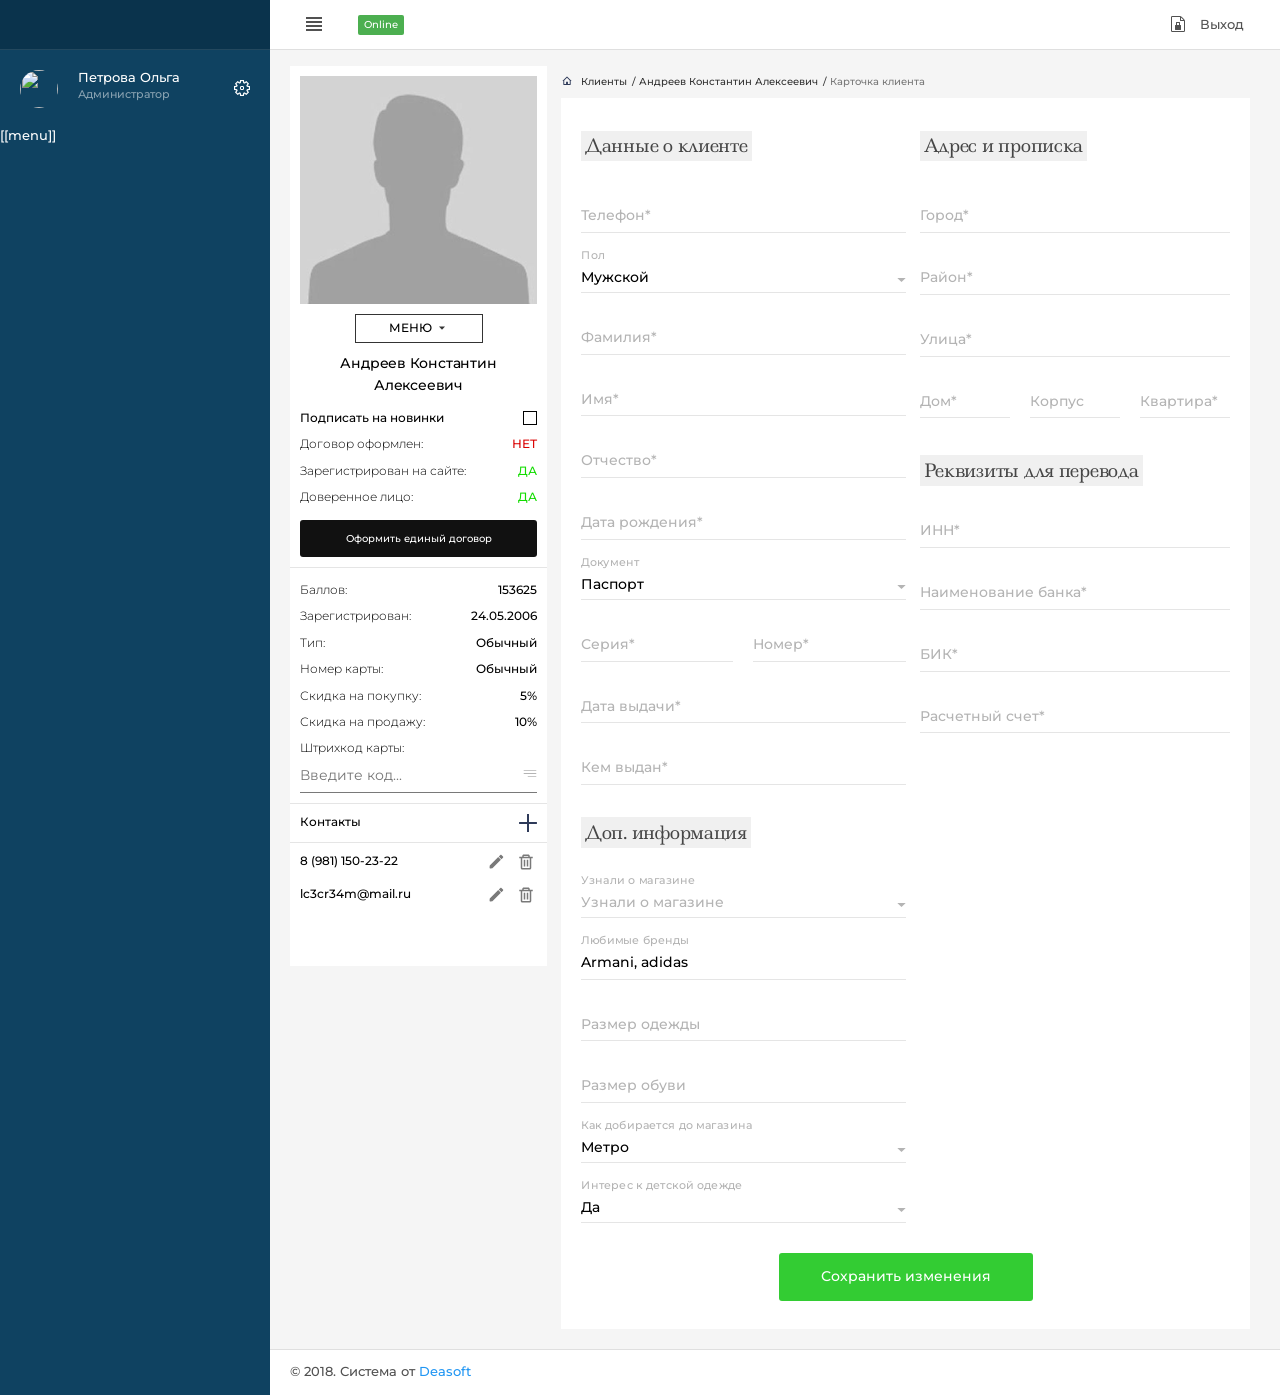
==== commit c159c59a: "Added clients card" ====
--- a/index.html
+++ b/index.html
@@ -1,6 +1,7 @@
 <!DOCTYPE html>
 <html lang="en">
   <head>
+		<base href="" />
     <meta charset="utf-8">
     <meta http-equiv="X-UA-Compatible" content="IE=edge">
     <!--<meta name="viewport" content="width=device-width, initial-scale=1.0, minimum-scale=1.0, maximum-scale=1.0, user-scalable=no">-->
@@ -9,21 +10,20 @@
       <meta charset="[[++modx_charset]]" />
       <link rel="icon" href="favicon.png">
       
-      <link rel="stylesheet/less" type="text/css" href="./css/styles.less" />
-      <script src="//cdn.jsdelivr.net/npm/less" ></script>
-      
       <script src="https://kit.fontawesome.com/92f6931c71.js"></script>
   
     <!-- Global stylesheets -->
     <link href="https://fonts.googleapis.com/css?family=Roboto:400,300,100,500,700,900" rel="stylesheet" type="text/css">
-    <link href="./css/icons/icomoon/styles.css" rel="stylesheet" type="text/css">
-    <link href="./css/bootstrap.min.css" rel="stylesheet" type="text/css">
-    <link href="./css/bootstrap_limitless.min.css" rel="stylesheet" type="text/css">
-    <link href="./css/layout.min.css" rel="stylesheet" type="text/css">
-    <link href="./css/components.min.css" rel="stylesheet" type="text/css">
-    <link href="./css/colors.min.css" rel="stylesheet" type="text/css">
-    <link href="./css/custom.css" rel="stylesheet" type="text/css">
+    <link href="css/icons/icomoon/styles.css" rel="stylesheet" type="text/css">
+    <link href="css/bootstrap.min.css" rel="stylesheet" type="text/css">
+    <link href="css/bootstrap_limitless.min.css" rel="stylesheet" type="text/css">
+    <link href="css/layout.min.css" rel="stylesheet" type="text/css">
+    <link href="css/components.min.css" rel="stylesheet" type="text/css">
+    <link href="css/colors.min.css" rel="stylesheet" type="text/css">
+    <link href="css/custom.css" rel="stylesheet" type="text/css">
     <!-- /global stylesheets -->
+    <link rel="stylesheet" href="css/app.min.css">
+    <link rel="stylesheet" href="css/vendor.min.css">
   
   </head>
 
@@ -35,13 +35,13 @@
 		<div class="navbar-header navbar-dark d-none d-md-flex align-items-md-center">
 			<div class="navbar-brand navbar-brand-md">
 				<a href="index.html" class="d-inline-block">
-					<img src="/images/logo_light.png" alt="">
+					<img src="images/logo_light.png" alt="">
 				</a>
 			</div>
 			
 			<div class="navbar-brand navbar-brand-xs">
 				<a href="index.html" class="d-inline-block">
-					<img src="/images/logo_icon_light.png" alt="">
+					<img src="images/logo_icon_light.png" alt="">
 				</a>
 			</div>
 		</div>
@@ -52,7 +52,7 @@
 		<div class="d-flex flex-1 d-md-none">
 			<div class="navbar-brand mr-auto">
 				<a href="index.html" class="d-inline-block">
-					<img src="/images/logo_light.png" alt="">
+					<img src="images/logo_light.png" alt="">
 				</a>
 			</div>	
 
@@ -152,7 +152,276 @@
 			<!-- Content area -->
 			<div class="content pt-0">
                 <br/>
-				[[*content]]
+				
+                <div class="clients-card">
+                    <div class="clients-card__sidebar">
+                        <div class="clients-card__group clients-card__group--padding">
+                            <div class="clients-card__img">
+                                <img src="img/dist/client-mask.png" alt="">
+                            </div>
+                            <button class="clients-menu">МЕНЮ</button>
+                            <h4 class="clients-card__name">Андреев Константин Алексеевич</h4>
+                            <div class="clients-card__inner">
+                                <label for="subscription-to-new-checkbox" class="square-checkbox">
+                                    <input type="checkbox" class="square-checkbox__input" id="subscription-to-new-checkbox">
+                                    <span class="square-checkbox__label">Подписать на новинки</span>
+                                    <span class="square-checkbox__icon"></span>
+                                </label>
+                            </div>
+                            <div class="clients-card__inner">
+                                <span class="clients-card__key">Договор оформлен:</span>
+                                <span class="clients-card__value clients-card__value--red">НЕТ</span>
+                            </div>
+                            <div class="clients-card__inner">
+                                <span class="clients-card__key">Зарегистрирован на сайте:</span>
+                                <span class="clients-card__value clients-card__value--green">ДА</span>
+                            </div>
+                            <div class="clients-card__inner">
+                                <span class="clients-card__key">Доверенное лицо:</span>
+                                <span class="clients-card__value clients-card__value--green">ДА</span>
+                            </div>
+                            <button class="clients-card__btn btn">Оформить единый договор</button>
+                        </div>
+                        <div class="clients-card__group clients-card__group--padding">
+                            <div class="clients-card__inner">
+                                <span class="clients-card__key">Баллов:</span>
+                                <span class="clients-card__value">153625</span>
+                            </div>
+                            <div class="clients-card__inner">
+                                <span class="clients-card__key">Зарегистрирован:</span>
+                                <span class="clients-card__value">24.05.2006</span>
+                            </div>
+                            <div class="clients-card__inner">
+                                <span class="clients-card__key">Тип:</span>
+                                <span class="clients-card__value">Обычный</span>
+                            </div>
+                            <div class="clients-card__inner">
+                                <span class="clients-card__key">Номер карты:</span>
+                                <span class="clients-card__value">Обычный</span>
+                            </div>
+                            <div class="clients-card__inner">
+                                <span class="clients-card__key">Скидка на покупку:</span>
+                                <span class="clients-card__value">5%</span>
+                            </div>
+                            <div class="clients-card__inner">
+                                <span class="clients-card__key">Скидка на продажу:</span>
+                                <span class="clients-card__value">10%</span>
+                            </div>
+                            <div class="clients-card__inner">
+                                <span class="clients-card__key">Штрихкод карты:</span>
+                            </div>
+                            <div class="input-group input-group--placeholder">
+                                <input type="text" class="input-group__input" id="input-register-password" placeholder="Введите код..." required>
+                                <span class="input-group__icon"></span>
+                            </div>
+                        </div>
+                        <div class="clients-card__group">
+                            <div class="clients-card__inner">
+                                <span class="clients-card__value">Контакты</span>
+                                <button class="clients-card__change modal-btn">
+                                    <span>Добавить</span>
+                                    <svg width="18" height="18" viewBox="0 0 18 18" fill="none" xmlns="http://www.w3.org/2000/svg">
+                                        <path d="M17.9025 8.00306H9.99702L9.99702 0.0976065H8.00298L8.00298 8.00306H0.0975257L0.0975258 9.9971L8.00298 9.9971V17.9026H9.99702V9.9971L17.9025 9.9971L17.9025 8.00306Z" fill="#2E3A59"/>
+                                    </svg>
+                                </button>
+                            </div>
+                        </div>
+                        <div class="clients-card__group clients-card__group--margin">
+                            <div class="clients-card__inner">
+                                <span class="clients-card__value">8 (981) 150-23-22</span>
+                                <div class="clients-card__inner">
+                                    <button class="clients-card__change">
+                                        <span>Изменить</span>
+                                        <svg width="15" height="15" viewBox="0 0 15 15" fill="none" xmlns="http://www.w3.org/2000/svg">
+                                            <path d="M1.315 14.4345C1.10461 14.4341 0.904051 14.3454 0.76225 14.19C0.617834 14.0358 0.546073 13.8274 0.565 13.617L0.74875 11.5965L9.23725 3.11098L11.89 5.76298L3.40375 14.2477L1.38325 14.4315C1.36 14.4337 1.33675 14.4345 1.315 14.4345ZM12.4195 5.23273L9.7675 2.58073L11.3583 0.989985C11.4989 0.849152 11.6898 0.77002 11.8889 0.77002C12.0879 0.77002 12.2788 0.849152 12.4195 0.989985L14.0103 2.58073C14.1511 2.72141 14.2302 2.9123 14.2302 3.11136C14.2302 3.31042 14.1511 3.50131 14.0103 3.64198L12.4203 5.23198L12.4195 5.23273Z" fill="#797979"/>
+                                        </svg>
+                                    </button>
+                                    <button class="clients-card__change">
+                                        <span>Удалить</span>
+                                        <svg width="14" height="16" viewBox="0 0 14 16" fill="none" xmlns="http://www.w3.org/2000/svg">
+                                            <path d="M10.75 15.5H3.25C2.42157 15.5 1.75 14.8284 1.75 14V4.25H0.25V2.75H3.25V2C3.25 1.17157 3.92157 0.5 4.75 0.5H9.25C10.0784 0.5 10.75 1.17157 10.75 2V2.75H13.75V4.25H12.25V14C12.25 14.8284 11.5784 15.5 10.75 15.5ZM3.25 4.25V14H10.75V4.25H3.25ZM4.75 2V2.75H9.25V2H4.75ZM9.25 12.5H7.75V5.75H9.25V12.5ZM6.25 12.5H4.75V5.75H6.25V12.5Z" fill="#797979"/>
+                                        </svg>
+                                    </button>
+                                </div>
+                            </div>
+                            <div class="clients-card__inner">
+                                <span class="clients-card__value">lc3cr34m@mail.ru</span>
+                                <div class="clients-card__inner">
+                                    <button class="clients-card__change">
+                                        <span>Изменить</span>
+                                        <svg width="15" height="15" viewBox="0 0 15 15" fill="none" xmlns="http://www.w3.org/2000/svg">
+                                            <path d="M1.315 14.4345C1.10461 14.4341 0.904051 14.3454 0.76225 14.19C0.617834 14.0358 0.546073 13.8274 0.565 13.617L0.74875 11.5965L9.23725 3.11098L11.89 5.76298L3.40375 14.2477L1.38325 14.4315C1.36 14.4337 1.33675 14.4345 1.315 14.4345ZM12.4195 5.23273L9.7675 2.58073L11.3583 0.989985C11.4989 0.849152 11.6898 0.77002 11.8889 0.77002C12.0879 0.77002 12.2788 0.849152 12.4195 0.989985L14.0103 2.58073C14.1511 2.72141 14.2302 2.9123 14.2302 3.11136C14.2302 3.31042 14.1511 3.50131 14.0103 3.64198L12.4203 5.23198L12.4195 5.23273Z" fill="#797979"/>
+                                        </svg>
+                                    </button>
+                                    <button class="clients-card__change">
+                                        <span>Удалить</span>
+                                        <svg width="14" height="16" viewBox="0 0 14 16" fill="none" xmlns="http://www.w3.org/2000/svg">
+                                            <path d="M10.75 15.5H3.25C2.42157 15.5 1.75 14.8284 1.75 14V4.25H0.25V2.75H3.25V2C3.25 1.17157 3.92157 0.5 4.75 0.5H9.25C10.0784 0.5 10.75 1.17157 10.75 2V2.75H13.75V4.25H12.25V14C12.25 14.8284 11.5784 15.5 10.75 15.5ZM3.25 4.25V14H10.75V4.25H3.25ZM4.75 2V2.75H9.25V2H4.75ZM9.25 12.5H7.75V5.75H9.25V12.5ZM6.25 12.5H4.75V5.75H6.25V12.5Z" fill="#797979"/>
+                                        </svg>
+                                    </button>
+                                </div>
+                            </div>
+                        </div>
+                    </div>
+                    <div class="clients-card__content">
+                        <!-- Breadcrumb -->
+                        <nav class="breadcrumb" aria-label="Breadcrumb">
+                            <ol class="breadcrumb__list">
+                                <li class="breadcrumb__item">
+                                    <a class="breadcrumb__link" href="index.html">Клиенты</a>
+                                </li>
+                                <li class="breadcrumb__item">
+                                    <a class="breadcrumb__link" href="index.html">Андреев Константин Алексеевич</a>
+                                </li>
+                                <li class="breadcrumb__item">
+                                    <a class="breadcrumb__link" href="#">Карточка клиента</a>
+                                </li>
+                            </ol>
+                        </nav>
+                        <!-- End of breadcrumb -->
+                        <form action="" class="clients-card__body">
+                            <div class="clients-card__wrapper">
+                                <div class="clients-card__column">
+                                    <h3 class="clients-card__title">Данные о клиенте</h3>
+                                    <div class="input-group clients-card__input-group">
+                                        <input type="tel" class="input-group__input" id="input-phone" placeholder="Телефон" data-inputmask="'mask': '+7 (999) 999-99-99'" required>
+                                        <label for="input-phone" class="input-group__label">Телефон<span>*</span></label>
+                                    </div>
+                                    <div class="input-group clients-card__input-group">
+                                        <select class="select" required>
+                                            <option value="0" selected>Мужской</option>
+                                            <option value="1">Женский</option>
+                                        </select>
+                                        <label class="input-group__label input-group__label--active">Пол</label>
+                                    </div>
+                                    <div class="input-group clients-card__input-group">
+                                        <input type="text" class="input-group__input" id="input-surname" placeholder="Фамилия" required>
+                                        <label for="input-surname" class="input-group__label">Фамилия<span>*</span></label>
+                                    </div>
+                                    <div class="input-group clients-card__input-group">
+                                        <input type="text" class="input-group__input" id="input-name" placeholder="Имя" required>
+                                        <label for="input-name" class="input-group__label">Имя<span>*</span></label>
+                                    </div>
+                                    <div class="input-group clients-card__input-group">
+                                        <input type="text" class="input-group__input" id="input-patronymic" placeholder="Отчество" required>
+                                        <label for="input-patronymic" class="input-group__label">Отчество<span>*</span></label>
+                                    </div>
+                                    <div class="input-group">
+                                        <input type="text" class="input-group__input" id="input-dob" placeholder="Дата рождения" data-inputmask="'mask': '99.99.9999'" required>
+                                        <label for="input-dob" class="input-group__label">Дата рождения<span>*</span></label>
+                                    </div>
+                                    <div class="input-group clients-card__input-group">
+                                        <select class="select" required>
+                                            <option value="0" selected>Паспорт</option>
+                                        </select>
+                                        <label class="input-group__label input-group__label--active">Документ</label>
+                                    </div>
+                                    <div class="clients-card__inner">
+                                        <div class="input-group clients-card__input-group">
+                                            <input type="text" class="input-group__input" id="input-series" placeholder="Серия" required>
+                                            <label for="input-series" class="input-group__label">Серия<span>*</span></label>
+                                        </div>
+                                        <div class="input-group clients-card__input-group">
+                                            <input type="text" class="input-group__input" id="input-number" placeholder="Номер" required>
+                                            <label for="input-number" class="input-group__label">Номер<span>*</span></label>
+                                        </div>
+                                    </div>
+                                    <div class="input-group clients-card__input-group">
+                                        <input type="text" class="input-group__input" id="input-date-of-issue" placeholder="Дата выдачи" data-inputmask="'mask': '99.99.9999'" required>
+                                        <label for="input-date-of-issue" class="input-group__label">Дата выдачи<span>*</span></label>
+                                    </div>
+                                    <div class="input-group clients-card__input-group">
+                                        <input type="text" class="input-group__input" id="input-issued-by" placeholder="Кем выдан" required>
+                                        <label for="input-issued-by" class="input-group__label">Кем выдан<span>*</span></label>
+                                    </div>
+                                </div>
+                                <div class="clients-card__column">
+                                    <h3 class="clients-card__title">Адрес и прописка</h3>
+                                    <div class="input-group clients-card__input-group">
+                                        <input type="text" class="input-group__input" id="input-city" placeholder="Город" required>
+                                        <label for="input-city" class="input-group__label">Город<span>*</span></label>
+                                    </div>
+                                    <div class="input-group clients-card__input-group">
+                                        <input type="text" class="input-group__input" id="input-district" placeholder="Район" required>
+                                        <label for="input-district" class="input-group__label">Район<span>*</span></label>
+                                    </div>
+                                    <div class="input-group clients-card__input-group">
+                                        <input type="text" class="input-group__input" id="input-street" placeholder="Улица" required>
+                                        <label for="input-street" class="input-group__label">Улица<span>*</span></label>
+                                    </div>
+                                    <div class="clients-card__inner">
+                                        <div class="input-group clients-card__input-group">
+                                            <input type="text" class="input-group__input" id="input-home" placeholder="Дом" required>
+                                            <label for="input-home" class="input-group__label">Дом<span>*</span></label>
+                                        </div>
+                                        <div class="input-group clients-card__input-group">
+                                            <input type="text" class="input-group__input" id="input-body" placeholder="Корпус" required>
+                                            <label for="input-body" class="input-group__label">Корпус</label>
+                                        </div>
+                                        <div class="input-group clients-card__input-group">
+                                            <input type="text" class="input-group__input" id="input-flat" placeholder="Квартира" required>
+                                            <label for="input-flat" class="input-group__label">Квартира<span>*</span></label>
+                                        </div>
+                                    </div>
+                                    <h3 class="clients-card__title">Реквизиты для перевода</h3>
+                                    <div class="input-group clients-card__input-group">
+                                        <input type="text" class="input-group__input" id="input-inn" placeholder="ИНН" required>
+                                        <label for="input-inn" class="input-group__label">ИНН<span>*</span></label>
+                                    </div>
+                                    <div class="input-group clients-card__input-group">
+                                        <input type="text" class="input-group__input" id="input-bank-name" placeholder="Наименование банка" required>
+                                        <label for="input-bank-name" class="input-group__label">Наименование банка<span>*</span></label>
+                                    </div>
+                                    <div class="input-group clients-card__input-group">
+                                        <input type="text" class="input-group__input" id="input-bik" placeholder="БИК" required>
+                                        <label for="input-bik" class="input-group__label">БИК<span>*</span></label>
+                                    </div>
+                                    <div class="input-group clients-card__input-group">
+                                        <input type="text" class="input-group__input" id="input-checking-account" placeholder="Расчетный счет" required>
+                                        <label for="input-checking-account" class="input-group__label">Расчетный счет<span>*</span></label>
+                                    </div>
+                                </div>
+                                <div class="clients-card__column">
+                                    <h3 class="clients-card__title">Доп. информация</h3>
+                                    <div class="input-group clients-card__input-group">
+                                        <select class="select">
+                                            <option value="0" selected disabled>Узнали о магазине</option>
+                                            <option value="1">От друзей</option>
+                                        </select>
+                                        <label class="input-group__label input-group__label--active">Узнали о магазине</label>
+                                    </div>
+                                    <div class="input-group">
+                                        <input type="text" class="input-group__input" id="input-like-brand" placeholder="Любимые бренды" value="Armani, adidas" required>
+                                        <label for="input-like-brand" class="input-group__label">Любимые бренды</label>
+                                    </div>
+                                    <div class="input-group clients-card__input-group modal-material-btn">
+                                        <input type="text" class="input-group__input" id="input-clothing-size" placeholder="Размер одежды" required disabled>
+                                        <label for="input-clothing-size" class="input-group__label">Размер одежды</label>
+                                    </div>
+                                    <div class="input-group clients-card__input-group modal-material-btn">
+                                        <input type="text" class="input-group__input" id="input-shoe-size" placeholder="Размер обуви" required disabled>
+                                        <label for="input-shoe-size" class="input-group__label">Размер обуви</label>
+                                    </div>
+                                    <div class="input-group">
+                                        <select class="select" required>
+                                            <option value="0" selected>Метро</option>
+                                            <option value="1">Личный транспорт</option>
+                                        </select>
+                                        <label class="input-group__label input-group__label--active">Как добирается до магазина</label>
+                                    </div>
+                                    <div class="input-group">
+                                        <select class="select" required>
+                                            <option value="0" selected>Да</option>
+                                            <option value="1">Нет</option>
+                                        </select>
+                                        <label class="input-group__label input-group__label--active">Интерес к детской одежде</label>
+                                    </div>
+                                </div>
+                            </div>
+                            <button class="clients-card__save-btn btn">Сохранить изменения</button>
+                        </form>
+                    </div>
+                </div>
 			</div>
 			<!-- /content area -->
 			<!-- Footer -->
@@ -176,5 +445,301 @@
 		<!-- /main content -->
 	</div>
 	<!-- /page content -->
+
+    <!-- Modal -->
+    <div class="modal">
+        <div class="modal__wrapper">
+            <h3 class="modal__title">Способ связи</h3>
+            <div class="modal__content">
+                <div class="input-group modal__input-group">
+                    <input type="text" class="input-group__input" id="input-mailing-address" placeholder="Почтовый адрес" required>
+                    <label for="input-mailing-address" class="input-group__label">Почтовый адрес</label>
+                </div>
+                <div class="input-group modal__input-group">
+                    <input type="text" class="input-group__input" id="input-vk" placeholder="Vk" required>
+                    <label for="input-vk" class="input-group__label">Vk</label>
+                </div>
+                <div class="input-group modal__input-group">
+                    <input type="text" class="input-group__input" id="input-phone-modal" placeholder="Телефон" required>
+                    <label for="input-phone-modal" class="input-group__label">Телефон</label>
+                </div>
+                <div class="input-group modal__input-group">
+                    <input type="text" class="input-group__input" id="input-instagram" placeholder="Instagram" required>
+                    <label for="input-instagram" class="input-group__label">Instagram</label>
+                </div>
+                <div class="input-group modal__input-group">
+                    <input type="text" class="input-group__input" id="input-more-phone-modal" placeholder="Доп. телефон" required>
+                    <label for="input-more-phone-modal" class="input-group__label">Доп. телефон</label>
+                </div>
+                <div class="input-group modal__input-group">
+                    <input type="text" class="input-group__input" id="input-facebook" placeholder="Facebook" required>
+                    <label for="input-facebook" class="input-group__label">Facebook</label>
+                </div>
+                <div class="modal__inner">
+                    <span class="modal__key">Добавить способ связи</span>
+                    <button class="modal__add">
+                        <span>Добавить</span>
+                        <svg width="18" height="18" viewBox="0 0 18 18" fill="none" xmlns="http://www.w3.org/2000/svg">
+                            <path d="M17.9025 8.00306H9.99702L9.99702 0.0976065H8.00298L8.00298 8.00306H0.0975257L0.0975258 9.9971L8.00298 9.9971V17.9026H9.99702V9.9971L17.9025 9.9971L17.9025 8.00306Z" fill="#2E3A59"/>
+                        </svg>
+                    </button>
+                </div>
+            </div>
+            <button class="modal__save-btn btn">Сохранить изменения</button>
+        </div>
+    </div>
+    <!-- End of modal -->
+    <!-- Modal material -->
+    <div class="modal-material">
+        <div class="modal-material__wrapper">
+            <div class="modal-material__top">
+                <div class="modal-material__inner">
+                    <h4 class="modal-material__subtitle">Выберит один или несколько размеров</h4>
+                    <button class="modal-material__close">
+                        <span>Закрыть</span>
+                        <svg width="18" height="18" viewBox="0 0 18 18" fill="none" xmlns="http://www.w3.org/2000/svg">
+                            <path d="M12.789 6.48892L11.511 5.21094L8.99998 7.73092L6.48898 5.21094L5.211 6.48892L7.73098 8.99992L5.211 11.5109L6.48898 12.7889L8.99998 10.2689L11.511 12.7889L12.789 11.5109L10.269 8.99992L12.789 6.48892Z" fill="black"/>
+                            <path d="M8.99998 0C4.02945 0 0 4.02945 0 8.99998C0 13.9705 4.02945 18 8.99998 18C13.9705 18 18 13.9705 18 8.99998C18 4.02945 13.9705 0 8.99998 0ZM8.99998 16.371C4.9291 16.371 1.62898 13.0709 1.62898 8.99998C1.62898 4.9291 4.9291 1.62898 8.99998 1.62898C13.0688 1.63392 16.366 4.93112 16.371 8.99998C16.371 13.0709 13.0709 16.371 8.99998 16.371Z" fill="black"/>
+                        </svg>
+                    </button>
+                </div>
+                <div class="modal-material__inner modal-material__inner--padding">
+                    <ul class="selected-sizes">
+                        <li class="selected-sizes__item">
+                            <span class="selected-sizes__value">7.5 UK</span>
+                            <button class="selected-sizes__delete">Удалить</button>
+                        </li>
+                        <li class="selected-sizes__item">
+                            <span class="selected-sizes__value">8 UK</span>
+                            <button class="selected-sizes__delete">Удалить</button>
+                        </li>
+                        <li class="selected-sizes__item">
+                            <span class="selected-sizes__value">46</span>
+                            <button class="selected-sizes__delete">Удалить</button>
+                        </li>
+                        <li class="selected-sizes__item">
+                            <button class="selected-sizes__clear-btn">Очистить все</button>
+                        </li>
+                    </ul>
+                </div>
+                <button class="modal-material__btn">Применить <span>3 размера</span></button>
+            </div>
+            <div class="modal-material__content">
+                <div class="modal-material__column modal-material__column--hidden">
+                    <h3 class="modal-material__title modal-material__title--shoe">Размер обуви</h3>
+                    <ul class="modal-material__list">
+                        <li class="modal-material__item">
+                            <label for="shoe-size-1" class="size-checkbox">
+                                <input type="checkbox" class="size-checkbox__input" id="shoe-size-1">
+                                <div class="size-checkbox__group">
+                                    <span class="size-checkbox__label">6.5 UK</span>
+                                    <span class="size-checkbox__icon"></span>
+                                </div>
+                            </label>
+                        </li>
+                        <li class="modal-material__item">
+                            <label for="shoe-size-2" class="size-checkbox">
+                                <input type="checkbox" class="size-checkbox__input" id="shoe-size-2">
+                                <div class="size-checkbox__group">
+                                    <span class="size-checkbox__label">7 UK</span>
+                                    <span class="size-checkbox__icon"></span>
+                                </div>
+                            </label>
+                        </li>
+                        <li class="modal-material__item">
+                            <label for="shoe-size-3" class="size-checkbox">
+                                <input type="checkbox" class="size-checkbox__input" id="shoe-size-3">
+                                <div class="size-checkbox__group">
+                                    <span class="size-checkbox__label">7.5 UK</span>
+                                    <span class="size-checkbox__icon"></span>
+                                </div>
+                            </label>
+                        </li>
+                        <li class="modal-material__item">
+                            <label for="shoe-size-4" class="size-checkbox">
+                                <input type="checkbox" class="size-checkbox__input" id="shoe-size-4">
+                                <div class="size-checkbox__group">
+                                    <span class="size-checkbox__label">8 UK</span>
+                                    <span class="size-checkbox__icon"></span>
+                                </div>
+                            </label>
+                        </li>
+                        <li class="modal-material__item">
+                            <label for="shoe-size-5" class="size-checkbox">
+                                <input type="checkbox" class="size-checkbox__input" id="shoe-size-5">
+                                <div class="size-checkbox__group">
+                                    <span class="size-checkbox__label">8.5 UK</span>
+                                    <span class="size-checkbox__icon"></span>
+                                </div>
+                            </label>
+                        </li>
+                        <li class="modal-material__item">
+                            <label for="shoe-size-6" class="size-checkbox">
+                                <input type="checkbox" class="size-checkbox__input" id="shoe-size-6">
+                                <div class="size-checkbox__group">
+                                    <span class="size-checkbox__label">9 UK</span>
+                                    <span class="size-checkbox__icon"></span>
+                                </div>
+                            </label>
+                        </li>
+                        <li class="modal-material__item">
+                            <label for="shoe-size-7" class="size-checkbox">
+                                <input type="checkbox" class="size-checkbox__input" id="shoe-size-7">
+                                <div class="size-checkbox__group">
+                                    <span class="size-checkbox__label">9.5 UK</span>
+                                    <span class="size-checkbox__icon"></span>
+                                </div>
+                            </label>
+                        </li>
+                        <li class="modal-material__item">
+                            <label for="shoe-size-8" class="size-checkbox">
+                                <input type="checkbox" class="size-checkbox__input" id="shoe-size-8">
+                                <div class="size-checkbox__group">
+                                    <span class="size-checkbox__label">10 UK</span>
+                                    <span class="size-checkbox__icon"></span>
+                                </div>
+                            </label>
+                        </li>
+                        <li class="modal-material__item">
+                            <label for="shoe-size-9" class="size-checkbox">
+                                <input type="checkbox" class="size-checkbox__input" id="shoe-size-9">
+                                <div class="size-checkbox__group">
+                                    <span class="size-checkbox__label">10.5 UK</span>
+                                    <span class="size-checkbox__icon"></span>
+                                </div>
+                            </label>
+                        </li>
+                        <li class="modal-material__item">
+                            <label for="shoe-size-10" class="size-checkbox">
+                                <input type="checkbox" class="size-checkbox__input" id="shoe-size-10">
+                                <div class="size-checkbox__group">
+                                    <span class="size-checkbox__label">11 UK</span>
+                                    <span class="size-checkbox__icon"></span>
+                                </div>
+                            </label>
+                        </li>
+                        <li class="modal-material__item">
+                            <label for="shoe-size-11" class="size-checkbox">
+                                <input type="checkbox" class="size-checkbox__input" id="shoe-size-11">
+                                <div class="size-checkbox__group">
+                                    <span class="size-checkbox__label">11.5 UK</span>
+                                    <span class="size-checkbox__icon"></span>
+                                </div>
+                            </label>
+                        </li>
+                    </ul>
+                </div>
+                <div class="modal-material__column modal-material__column--hidden">
+                    <h3 class="modal-material__title modal-material__title--clothing">Размер одежды</h3>
+                    <ul class="modal-material__list">
+                        <li class="modal-material__item">
+                            <label for="clothing-size-1" class="size-checkbox">
+                                <input type="checkbox" class="size-checkbox__input" id="clothing-size-1">
+                                <div class="size-checkbox__group">
+                                    <span class="size-checkbox__label">32</span>
+                                    <span class="size-checkbox__icon"></span>
+                                </div>
+                            </label>
+                        </li>
+                        <li class="modal-material__item">
+                            <label for="clothing-size-2" class="size-checkbox">
+                                <input type="checkbox" class="size-checkbox__input" id="clothing-size-2">
+                                <div class="size-checkbox__group">
+                                    <span class="size-checkbox__label">33</span>
+                                    <span class="size-checkbox__icon"></span>
+                                </div>
+                            </label>
+                        </li>
+                        <li class="modal-material__item">
+                            <label for="clothing-size-3" class="size-checkbox">
+                                <input type="checkbox" class="size-checkbox__input" id="clothing-size-3">
+                                <div class="size-checkbox__group">
+                                    <span class="size-checkbox__label">34</span>
+                                    <span class="size-checkbox__icon"></span>
+                                </div>
+                            </label>
+                        </li>
+                        <li class="modal-material__item">
+                            <label for="clothing-size-4" class="size-checkbox">
+                                <input type="checkbox" class="size-checkbox__input" id="clothing-size-4">
+                                <div class="size-checkbox__group">
+                                    <span class="size-checkbox__label">35</span>
+                                    <span class="size-checkbox__icon"></span>
+                                </div>
+                            </label>
+                        </li>
+                        <li class="modal-material__item">
+                            <label for="clothing-size-5" class="size-checkbox">
+                                <input type="checkbox" class="size-checkbox__input" id="clothing-size-5">
+                                <div class="size-checkbox__group">
+                                    <span class="size-checkbox__label">36</span>
+                                    <span class="size-checkbox__icon"></span>
+                                </div>
+                            </label>
+                        </li>
+                        <li class="modal-material__item">
+                            <label for="clothing-size-6" class="size-checkbox">
+                                <input type="checkbox" class="size-checkbox__input" id="clothing-size-6">
+                                <div class="size-checkbox__group">
+                                    <span class="size-checkbox__label">37</span>
+                                    <span class="size-checkbox__icon"></span>
+                                </div>
+                            </label>
+                        </li>
+                        <li class="modal-material__item">
+                            <label for="clothing-size-7" class="size-checkbox">
+                                <input type="checkbox" class="size-checkbox__input" id="clothing-size-7">
+                                <div class="size-checkbox__group">
+                                    <span class="size-checkbox__label">38</span>
+                                    <span class="size-checkbox__icon"></span>
+                                </div>
+                            </label>
+                        </li>
+                        <li class="modal-material__item">
+                            <label for="clothing-size-8" class="size-checkbox">
+                                <input type="checkbox" class="size-checkbox__input" id="clothing-size-8">
+                                <div class="size-checkbox__group">
+                                    <span class="size-checkbox__label">39</span>
+                                    <span class="size-checkbox__icon"></span>
+                                </div>
+                            </label>
+                        </li>
+                        <li class="modal-material__item">
+                            <label for="clothing-size-9" class="size-checkbox">
+                                <input type="checkbox" class="size-checkbox__input" id="clothing-size-9">
+                                <div class="size-checkbox__group">
+                                    <span class="size-checkbox__label">40</span>
+                                    <span class="size-checkbox__icon"></span>
+                                </div>
+                            </label>
+                        </li>
+                        <li class="modal-material__item">
+                            <label for="clothing-size-10" class="size-checkbox">
+                                <input type="checkbox" class="size-checkbox__input" id="clothing-size-10">
+                                <div class="size-checkbox__group">
+                                    <span class="size-checkbox__label">41</span>
+                                    <span class="size-checkbox__icon"></span>
+                                </div>
+                            </label>
+                        </li>
+                        <li class="modal-material__item">
+                            <label for="clothing-size-11" class="size-checkbox">
+                                <input type="checkbox" class="size-checkbox__input" id="clothing-size-11">
+                                <div class="size-checkbox__group">
+                                    <span class="size-checkbox__label">42</span>
+                                    <span class="size-checkbox__icon"></span>
+                                </div>
+                            </label>
+                        </li>
+                    </ul>
+                 </div>
+            </div>
+        </div>
+    </div>
+    <!-- End of modal material -->
+    <div class="modal-overlay"></div>
+    <!-- Scripts -->
+    <script src="js/vendor.min.js"></script>
+    <script src="js/app.min.js"></script>
 </body>
 </html>
--- a/css/app.min.css
+++ b/css/app.min.css
@@ -0,0 +1 @@
+body{position:relative;overflow-x:hidden;font-family:"Montserrat",sans-serif;color:#000;line-height:1.2}ul,ol,li{display:block;padding:0;margin:0;list-style:none}h1,h2,h3,h4,h5,h6{margin:0}p{margin:0}a{display:inline-block;color:inherit;-webkit-transition:all 0.4s;-o-transition:all 0.4s;transition:all 0.4s}a:hover{color:inherit;text-decoration:none}img{max-width:100%}svg path{-webkit-transition:fill 0.4s, stroke 0.4s;-o-transition:fill 0.4s, stroke 0.4s;transition:fill 0.4s, stroke 0.4s}.scroll-disabled{overflow:hidden}.grey{background:#F6F6F6}.btn{display:block;padding:10px;font-size:10px;font-weight:500;text-align:center;color:#fff;background:#111;border:1px solid transparent;-webkit-transition:color 0.4s, background 0.4s, border 0.4s;-o-transition:color 0.4s, background 0.4s, border 0.4s;transition:color 0.4s, background 0.4s, border 0.4s}.btn:hover{color:#111;background:transparent;border:1px solid #111}.btn--border{color:#343434;background:transparent;border:1px solid #343434}.btn--border:hover{color:#fff;background:#343434}.btn--lg{padding:15px}.input-group{position:relative;margin-top:36px}.input-group--placeholder{margin-top:6px}.input-group--placeholder .input-group__input{padding:0 24px 8px 0;font-weight:normal;border-bottom:1px solid #797979}.input-group--placeholder .input-group__input::-webkit-input-placeholder{opacity:1}.input-group--placeholder .input-group__input::-moz-placeholder{opacity:1}.input-group__input{display:block;-webkit-appearance:none;-moz-appearance:none;appearance:none;padding:0 0 8px 0;width:100%;font-size:14px;font-weight:500;color:#000;background:transparent;border:0;border-bottom:1px solid #E5E5E5;border-radius:0;-webkit-transition:border 0.4s;-o-transition:border 0.4s;transition:border 0.4s}.input-group__input::-webkit-input-placeholder{opacity:0}.input-group__input::-moz-placeholder{opacity:0}.input-group__input:not(:-moz-placeholder-shown)+label{transform:translate(-10%, -22px) scale(0.8)}.input-group__input:not(:-ms-input-placeholder)+label{-ms-transform:translate(-10%, -22px) scale(0.8);transform:translate(-10%, -22px) scale(0.8)}.input-group__input:focus+label,.input-group__input:not(:placeholder-shown)+label{-webkit-transform:translate(-10%, -22px) scale(0.8);-ms-transform:translate(-10%, -22px) scale(0.8);transform:translate(-10%, -22px) scale(0.8)}.input-group__input:not(:-moz-placeholder-shown)+label>span{opacity:0}.input-group__input:not(:-ms-input-placeholder)+label>span{opacity:0}.input-group__input:focus+label>span,.input-group__input:not(:placeholder-shown)+label>span{opacity:0}.input-group__input:not(:-moz-placeholder-shown)+label+.input-group__eye{opacity:1}.input-group__input:not(:-ms-input-placeholder)+label+.input-group__eye{opacity:1}.input-group__input:focus+label+.input-group__eye,.input-group__input:not(:placeholder-shown)+label+.input-group__eye{opacity:1}.input-group__input:focus{outline:none;border-bottom:1px solid #000}.input-group__textarea{display:block;-webkit-appearance:none;-moz-appearance:none;appearance:none;resize:none;padding:3px 10px;margin-top:-3px;width:100%;min-height:150px;font-size:14px;font-weight:500;color:#000;background:transparent;border:1px solid #E5E5E5;border-radius:0;-webkit-transition:border 0.4s;-o-transition:border 0.4s;transition:border 0.4s}.input-group__textarea::-webkit-input-placeholder{opacity:0}.input-group__textarea::-moz-placeholder{opacity:0}.input-group__textarea:not(:-moz-placeholder-shown)+label{transform:translate(-10%, -19px) scale(0.8)}.input-group__textarea:not(:-ms-input-placeholder)+label{-ms-transform:translate(-10%, -19px) scale(0.8);transform:translate(-10%, -19px) scale(0.8)}.input-group__textarea:focus+label,.input-group__textarea:not(:placeholder-shown)+label{-webkit-transform:translate(-10%, -19px) scale(0.8);-ms-transform:translate(-10%, -19px) scale(0.8);transform:translate(-10%, -19px) scale(0.8)}.input-group__textarea:not(:-moz-placeholder-shown)+label>span{opacity:0}.input-group__textarea:not(:-ms-input-placeholder)+label>span{opacity:0}.input-group__textarea:focus+label>span,.input-group__textarea:not(:placeholder-shown)+label>span{opacity:0}.input-group__textarea:focus{outline:none;border:1px solid #000}.input-group__textarea+.input-group__label--active{-webkit-transform:translate(-10%, -19px) scale(0.8);-ms-transform:translate(-10%, -19px) scale(0.8);transform:translate(-10%, -19px) scale(0.8)}.input-group__label{position:absolute;top:0;left:0;margin:0;font-size:14px;font-weight:500;color:#B4B4B4;cursor:text;-webkit-transition:all 0.4s;-o-transition:all 0.4s;transition:all 0.4s}.input-group__label span{-webkit-transition:opacity 0.2s;-o-transition:opacity 0.2s;transition:opacity 0.2s}.input-group__label--active{-webkit-transform:translate(-10%, -22px) scale(0.8);-ms-transform:translate(-10%, -22px) scale(0.8);transform:translate(-10%, -22px) scale(0.8);color:#B4B4B4}.input-group__icon{position:absolute;top:0;right:0;display:block;padding:0;width:14px;height:14px;font-size:0;background-color:transparent;background-image:url(../img/dist/sprite.svg#icon-input);background-repeat:no-repeat;background-size:100%;background-position:center right;border:0;-webkit-transition:opacity 0.4s;-o-transition:opacity 0.4s;transition:opacity 0.4s}.select{-webkit-appearance:none;-moz-appearance:none;appearance:none;padding:0 0 6px 0;width:100%;font-size:14px;font-weight:500;color:#B4B4B4;background-color:transparent;background-image:url(../img/dist/sprite.svg#icon-caret-grey);background-repeat:no-repeat;background-size:9px;background-position:top 50% right 0;border:0;border-bottom:1px solid #E5E5E5;border-radius:0;-webkit-transition:border 0.4s;-o-transition:border 0.4s;transition:border 0.4s}.select.is-selected{color:#000;background-image:url(../img/dist/sprite.svg#icon-caret)}.select:focus{outline:none;border-bottom:1px solid #000}.select[required]:valid{color:#000}.square-checkbox{display:-webkit-box;display:-ms-flexbox;display:flex;-webkit-box-align:center;-ms-flex-align:center;align-items:center;-webkit-box-pack:justify;-ms-flex-pack:justify;justify-content:space-between;margin:0;width:100%;cursor:pointer}.square-checkbox__input{display:none}.square-checkbox__input:checked ~ .square-checkbox__icon{background-image:url(../img/dist/sprite.svg#icon-checkbox-mark)}.square-checkbox__icon{display:block;min-width:14px;min-height:14px;max-width:14px;max-height:14px;background-color:transparent;background-repeat:no-repeat;background-size:10px;background-position:center center;border:1px solid #000}.square-checkbox__label{display:block;font-size:12px;font-weight:500;text-align:left;color:#000;-webkit-user-select:none;-moz-user-select:none;-ms-user-select:none;user-select:none}.size-checkbox{margin:0;width:100%;cursor:pointer}.size-checkbox__input{display:none}.size-checkbox__input:checked ~ .size-checkbox__group{background:#F6F6F6}.size-checkbox__input:checked ~ .size-checkbox__group .size-checkbox__label{color:#000}.size-checkbox__input:checked ~ .size-checkbox__group .size-checkbox__icon{background-image:url(../img/dist/sprite.svg#icon-checkbox-circle-active)}.size-checkbox__group{display:-webkit-box;display:-ms-flexbox;display:flex;-webkit-box-align:center;-ms-flex-align:center;align-items:center;-webkit-box-pack:justify;-ms-flex-pack:justify;justify-content:space-between;padding:15px;background:transparent;-webkit-transition:background 0.2s;-o-transition:background 0.2s;transition:background 0.2s}.size-checkbox__icon{display:block;min-width:18px;min-height:18px;max-width:18px;max-height:18px;background-color:transparent;background-image:url(../img/dist/sprite.svg#icon-checkbox-circle);background-repeat:no-repeat;background-size:cover;background-position:center center}.size-checkbox__label{display:block;font-size:18px;font-weight:500;text-align:left;color:#666666;-webkit-transition:color 0.2s;-o-transition:color 0.2s;transition:color 0.2s;-webkit-user-select:none;-moz-user-select:none;-ms-user-select:none;user-select:none}.clients-card{display:-webkit-box;display:-ms-flexbox;display:flex;-webkit-box-align:start;-ms-flex-align:start;align-items:flex-start}.clients-card__sidebar,.clients-card__body,.clients-card__aside{background:#fff}.clients-card__sidebar{max-width:257px;min-height:100vh;width:100%}.clients-card__content{margin-left:14px;margin-right:10px;width:100%}.clients-card__group{padding:10px}.clients-card__group--padding .clients-card__inner{padding:5px 0}.clients-card__group--margin .clients-card__inner+.clients-card__inner{margin-top:15px}.clients-card__group+.clients-card__group{border-top:1px solid #E5E5E5}.clients-card__img{margin:0 auto;max-width:237px;width:100%}.clients-card__name{margin:10px 0;font-size:14px;font-weight:500;text-align:center}.clients-card__inner{display:-webkit-box;display:-ms-flexbox;display:flex;-webkit-box-align:center;-ms-flex-align:center;align-items:center;-webkit-box-pack:justify;-ms-flex-pack:justify;justify-content:space-between}.clients-card__inner+.clients-card__inner{margin-top:2px}.clients-card__key{font-size:12px;font-weight:300}.clients-card__key--bold{font-weight:500}.clients-card__value{font-size:12px;font-weight:500}.clients-card__value--red{color:#DA0000}.clients-card__value--green{color:#12DC00}.clients-card__btn{margin-top:10px;width:100%}.clients-card__change{display:block;padding:0;width:18px;height:18px;font-size:0;background:transparent;border:0}.clients-card__change:hover svg path{fill:#000}.clients-card__change+.clients-card__change{margin-left:12px}.clients-card__blocks{display:-webkit-box;display:-ms-flexbox;display:flex;-webkit-box-pack:justify;-ms-flex-pack:justify;justify-content:space-between}.clients-card__body{padding:33px 20px 28px;width:100%}.clients-card__aside{padding:33px 55px;margin-left:14px;max-width:344px;width:100%;text-align:center}.clients-card__aside .clients-card__title{width:100%}.clients-card__wrapper{display:-webkit-box;display:-ms-flexbox;display:flex;-webkit-box-pack:justify;-ms-flex-pack:justify;justify-content:space-between}.clients-card__column .clients-card__title:first-child{margin-bottom:46px}.clients-card__column .clients-card__inner>.clients-card__input-group+.clients-card__input-group{margin-left:20px}.clients-card__title{padding:1.5px 4px;width:-webkit-fit-content;width:-moz-fit-content;width:fit-content;font-family:"Ledger",serif;font-size:18px;font-weight:normal;color:#454545;background:#F0F0F0}.clients-card__title+.clients-card__btn{margin-top:27px}.clients-card__input-group{width:100%}.clients-card__input-group+.clients-card__title,.clients-card__inner+.clients-card__title{margin-top:37px}.clients-card__save-btn{padding:12.5px;margin:30px auto 0;min-width:254px;font-size:14px;color:#fff;background:#3c3}.clients-card__save-btn:hover,.clients-card__save-btn:focus{color:#fff;background:#2EBA2E;border:1px solid transparent}.clients-card__document{margin-top:35px}.clients-menu{display:block;padding:6.5px;margin:10px auto 0;min-width:128px;font-size:12px;font-weight:500;text-align:center;background:transparent;border:1px solid #343434}.clients-menu::after{content:'';display:inline-block;margin-top:-2px;margin-left:4px;width:12px;height:12px;vertical-align:middle;background-image:url(../img/dist/sprite.svg#icon-caret);background-repeat:no-repeat;background-size:6px;background-position:center center}.breadcrumb__list{display:-webkit-box;display:-ms-flexbox;display:flex;-webkit-box-align:center;-ms-flex-align:center;align-items:center;-ms-flex-wrap:wrap;flex-wrap:wrap;padding:10px 0}.breadcrumb__list::before{content:'';display:inline-block;margin-top:-2px;margin-right:8px;width:12px;height:12px;background-image:url(../img/dist/sprite.svg#icon-home);background-repeat:no-repeat;background-size:10px;background-position:center center}.breadcrumb__item{font-size:10px;font-weight:500;color:#343434}.breadcrumb__item:last-child .breadcrumb__link{color:#797979}.breadcrumb__item+.breadcrumb__item::before{content:'/';display:inline-block;padding:0 0 0 5px;font-size:10px;font-weight:500;color:#343434}.selected-sizes{display:-webkit-box;display:-ms-flexbox;display:flex;-webkit-box-align:center;-ms-flex-align:center;align-items:center}.selected-sizes__item:not(:last-child){display:-webkit-box;display:-ms-flexbox;display:flex;-webkit-box-align:center;-ms-flex-align:center;align-items:center;padding:15px;background:#fff}.selected-sizes__item+.selected-sizes__item{margin-left:25px}.selected-sizes__value{font-size:18px;font-weight:500}.selected-sizes__delete{display:block;padding:0;margin-left:10px;width:18px;height:18px;font-size:0;background-color:transparent;background-image:url(../img/dist/sprite.svg#icon-close);background-repeat:no-repeat;background-size:cover;background-position:center center;border:0}.selected-sizes__clear-btn{font-size:18px;font-weight:500;color:#666666;text-decoration:underline;background:transparent;border:0}.modal-overlay{opacity:0;visibility:hidden;position:fixed;top:0;right:0;bottom:0;left:0;width:100%;height:100%;z-index:1000;background:-o-radial-gradient(50% 50%, 50% 69.09%, rgba(0,0,0,0.3) 0%, rgba(65,63,63,0.3) 51.04%, rgba(0,0,0,0.3) 100%);background:radial-gradient(50% 69.09% at 50% 50%, rgba(0,0,0,0.3) 0%, rgba(65,63,63,0.3) 51.04%, rgba(0,0,0,0.3) 100%);-webkit-transition:all 0.25s;-o-transition:all 0.25s;transition:all 0.25s}.modal-overlay--material{background:rgba(0,0,0,0.5)}.modal-overlay--active{opacity:1;visibility:visible}.modal{position:fixed;top:50%;left:50%;-webkit-transform:translate(-50%, -50%);-ms-transform:translate(-50%, -50%);transform:translate(-50%, -50%);z-index:1001;display:none;opacity:0}.modal--active{display:block;opacity:1}.modal__wrapper{position:relative;padding:25px 48px 30px;max-height:100vh;width:705px;background:#fff}.modal__title{font-family:"Ledger",serif;font-size:24px;font-weight:normal;text-align:center}.modal__content{display:-webkit-box;display:-ms-flexbox;display:flex;-ms-flex-wrap:wrap;flex-wrap:wrap}.modal__content .modal__inner,.modal__content .input-group{width:50%}.modal__content .modal__inner:nth-child(2n),.modal__content .input-group:nth-child(2n){width:calc(50% - 24px);margin-left:24px}.modal__inner{display:-webkit-box;display:-ms-flexbox;display:flex;-webkit-box-align:center;-ms-flex-align:center;align-items:center;-webkit-box-pack:justify;-ms-flex-pack:justify;justify-content:space-between;margin-top:15px;padding:4.5px 0;opacity:0.6}.modal__key{font-size:12px;font-weight:500}.modal__add{display:block;padding:0;width:18px;height:18px;font-size:0;background:transparent;border:0}.modal__add:hover svg path{fill:#000}.modal__save-btn{padding:12.5px;margin:36px auto 0;min-width:254px;font-size:14px;color:#fff;background:#3c3}.modal__save-btn:hover,.modal__save-btn:focus{color:#fff;background:#2EBA2E;border:1px solid transparent}.modal-material{position:fixed;top:50%;left:50%;-webkit-transform:translate(-50%, -50%);-ms-transform:translate(-50%, -50%);transform:translate(-50%, -50%);z-index:1001;display:none;opacity:0}.modal-material--active{display:block;opacity:1}.modal-material__wrapper{position:relative;overflow:hidden;width:99vw;height:98vh;background:#fff}.modal-material__top{padding:25px;background:#F6F6F6}.modal-material__inner{display:-webkit-box;display:-ms-flexbox;display:flex;-webkit-box-align:center;-ms-flex-align:center;align-items:center;-webkit-box-pack:justify;-ms-flex-pack:justify;justify-content:space-between}.modal-material__inner--padding{padding:10px}.modal-material__inner+.modal-material__inner{margin-top:10px}.modal-material__subtitle{font-size:18px;font-weight:600}.modal-material__close{display:block;padding:0;font-size:0;background:transparent;border:0}.modal-material__content{display:-webkit-box;display:-ms-flexbox;display:flex;-webkit-box-pack:center;-ms-flex-pack:center;justify-content:center;overflow-y:scroll;padding:17.5px 0;height:calc(100vh - 152px - 71px - 10px)}.modal-material__column{padding:0 25px;text-align:center}.modal-material__column+.modal-material__column{border-left:1px solid #F6F6F6}.modal-material__title{font-size:24px;font-weight:600}.modal-material__title--shoe::before,.modal-material__title--clothing::before{content:'';display:inline-block;margin-right:10px;width:24px;height:24px;vertical-align:middle;background-repeat:no-repeat;background-size:cover;background-position:center center}.modal-material__title--shoe::before{background-image:url(../img/dist/sprite.svg#icon-shoe-size)}.modal-material__title--clothing::before{background-image:url(../img/dist/sprite.svg#icon-clothing-size)}.modal-material__list{padding:15px 0;margin-top:10px;min-width:275px}.modal-material__item+.modal-material__item{margin-top:10px}.modal-material__btn{position:absolute;left:0;bottom:0;display:block;padding:25px;width:100%;font-size:18px;font-weight:600;text-align:center;background:#EDFFEA;border:0}.modal-material__btn span{font-weight:bold;text-decoration:underline}@media (max-width: 767px){.modal{left:0;right:0;-webkit-transform:translateY(-50%);-ms-transform:translateY(-50%);transform:translateY(-50%)}.modal__wrapper{width:100%}.modal__content .modal__inner,.modal__content .input-group{width:100%}.modal__content .modal__inner:nth-child(2n),.modal__content .input-group:nth-child(2n){width:100%;margin-left:0}.modal-material{top:0;right:0;bottom:0;left:0;-webkit-transform:none;-ms-transform:none;transform:none}.modal-material__wrapper{overflow-y:scroll;overflow-x:hidden;width:100%;height:100%;height:calc(var(--vh, 1vh) * 100)}.modal-material__subtitle{max-width:60%}.modal-material__content{display:block;overflow:visible}.modal-material__inner--padding{padding:0}.modal-material__inner+.modal-material__inner{margin-top:15px}.modal-material__btn{position:static}.modal-material__title{display:-webkit-box;display:-ms-flexbox;display:flex;-webkit-box-align:center;-ms-flex-align:center;align-items:center;padding:15px 0;width:100%;font-size:18px;font-weight:500;text-align:left}.modal-material__title::before{display:block;margin-right:15px;max-width:18px;max-height:18px;min-width:18px;min-height:18px;width:18px;height:18px}.modal-material__title::after{content:'';display:block;margin-left:auto;width:32px;height:32px;vertical-align:middle;background-color:#F6F6F6;background-image:url(../img/dist/sprite.svg#icon-close-2);background-repeat:no-repeat;background-size:12px;background-position:center center}.modal-material__column{padding:0 15px}.modal-material__column--hidden{background:#F6F6F6}.modal-material__column--hidden .modal-material__title::after{background-color:#fff;background-image:url(../img/dist/sprite.svg#icon-right-menu)}.modal-material__column--hidden .modal-material__list{display:none}.modal-material__column+.modal-material__column{margin-top:15px}}@media (min-width: 576px) and (max-width: 767px){.modal-material__btn{margin:0 -25px -25px;width:calc(100% + 50px)}}@media (max-width: 575px){.modal__wrapper{padding:25px 30px 30px}.modal-material__top{padding:15px}.modal-material__btn{padding:15px;margin:0 -15px -15px;width:calc(100% + 30px)}.modal-material__list{margin-top:15px}}@media (min-width: 1440px){.clients-card__column{max-width:273px;width:100%}.clients-card__column+.clients-card__column{margin-left:14px}}@media (max-width: 1439px){.clients-card__wrapper{-ms-flex-wrap:wrap;flex-wrap:wrap}}@media (min-width: 1024px) and (max-width: 1439px){.clients-card__column{width:50%}.clients-card__column:nth-child(2n){margin-left:14px;width:calc(50% - 14px)}.clients-card__column:nth-child(n+3){margin-top:32px}}@media (max-width: 1199px){.clients-card__wrapper--double .clients-card__column{width:100%}.clients-card__wrapper--double .clients-card__column+.clients-card__column{margin-top:24px;margin-left:0}}@media (max-width: 1023px){.clients-card__column{width:100%}.clients-card__column+.clients-card__column{margin-top:32px}}@media (max-width: 991px){.clients-card__blocks{-ms-flex-wrap:wrap;flex-wrap:wrap}.clients-card__aside{margin-top:24px;margin-left:0;max-width:100%}}@media (max-width: 767px){.clients-card{-webkit-box-orient:vertical;-webkit-box-direction:normal;-ms-flex-direction:column;flex-direction:column}.clients-card__sidebar{margin-top:32px;max-width:100%}.clients-card__content{margin:24px 0 0}.clients-card .breadcrumb{position:absolute;top:0;left:10px}.selected-sizes{-webkit-box-align:start;-ms-flex-align:start;align-items:flex-start;-webkit-box-orient:vertical;-webkit-box-direction:normal;-ms-flex-direction:column;flex-direction:column;width:100%}.selected-sizes__item+.selected-sizes__item{margin-top:15px;margin-left:0}.selected-sizes__item:last-child{margin:15px auto}}
